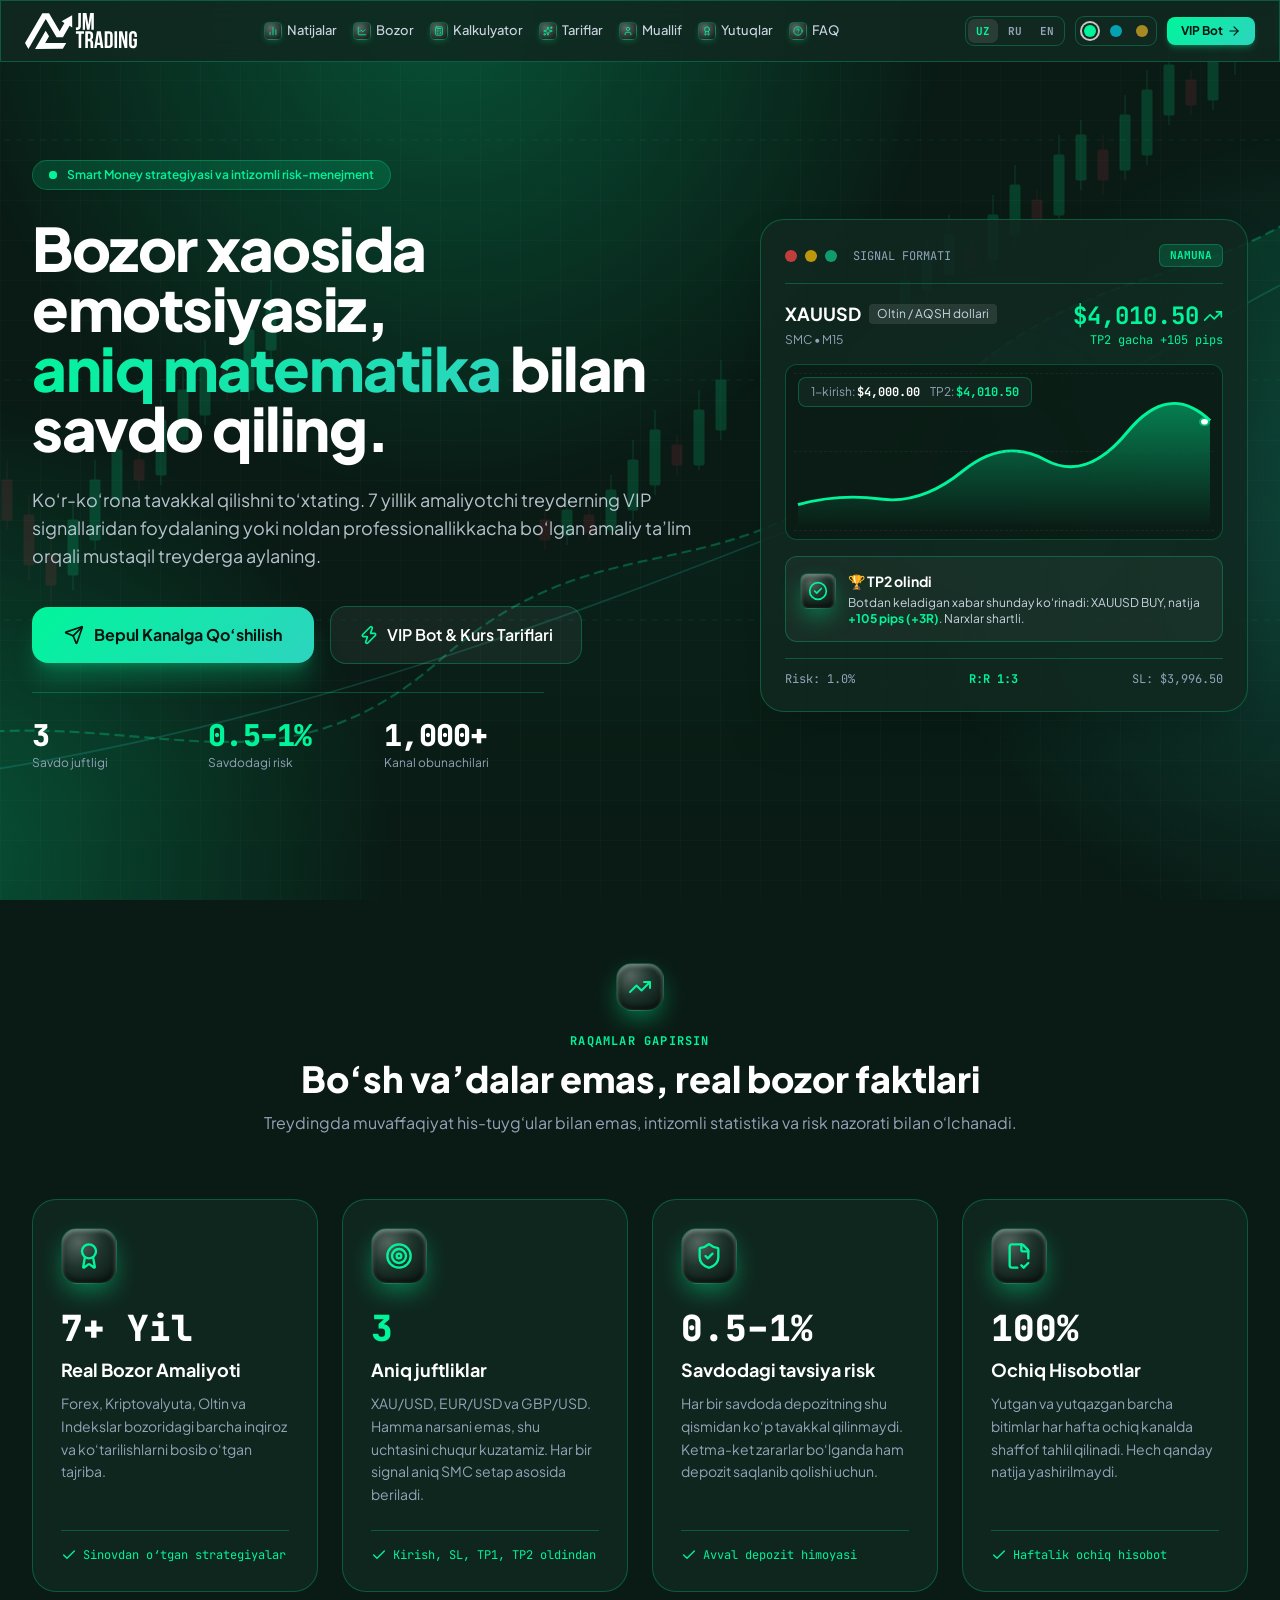
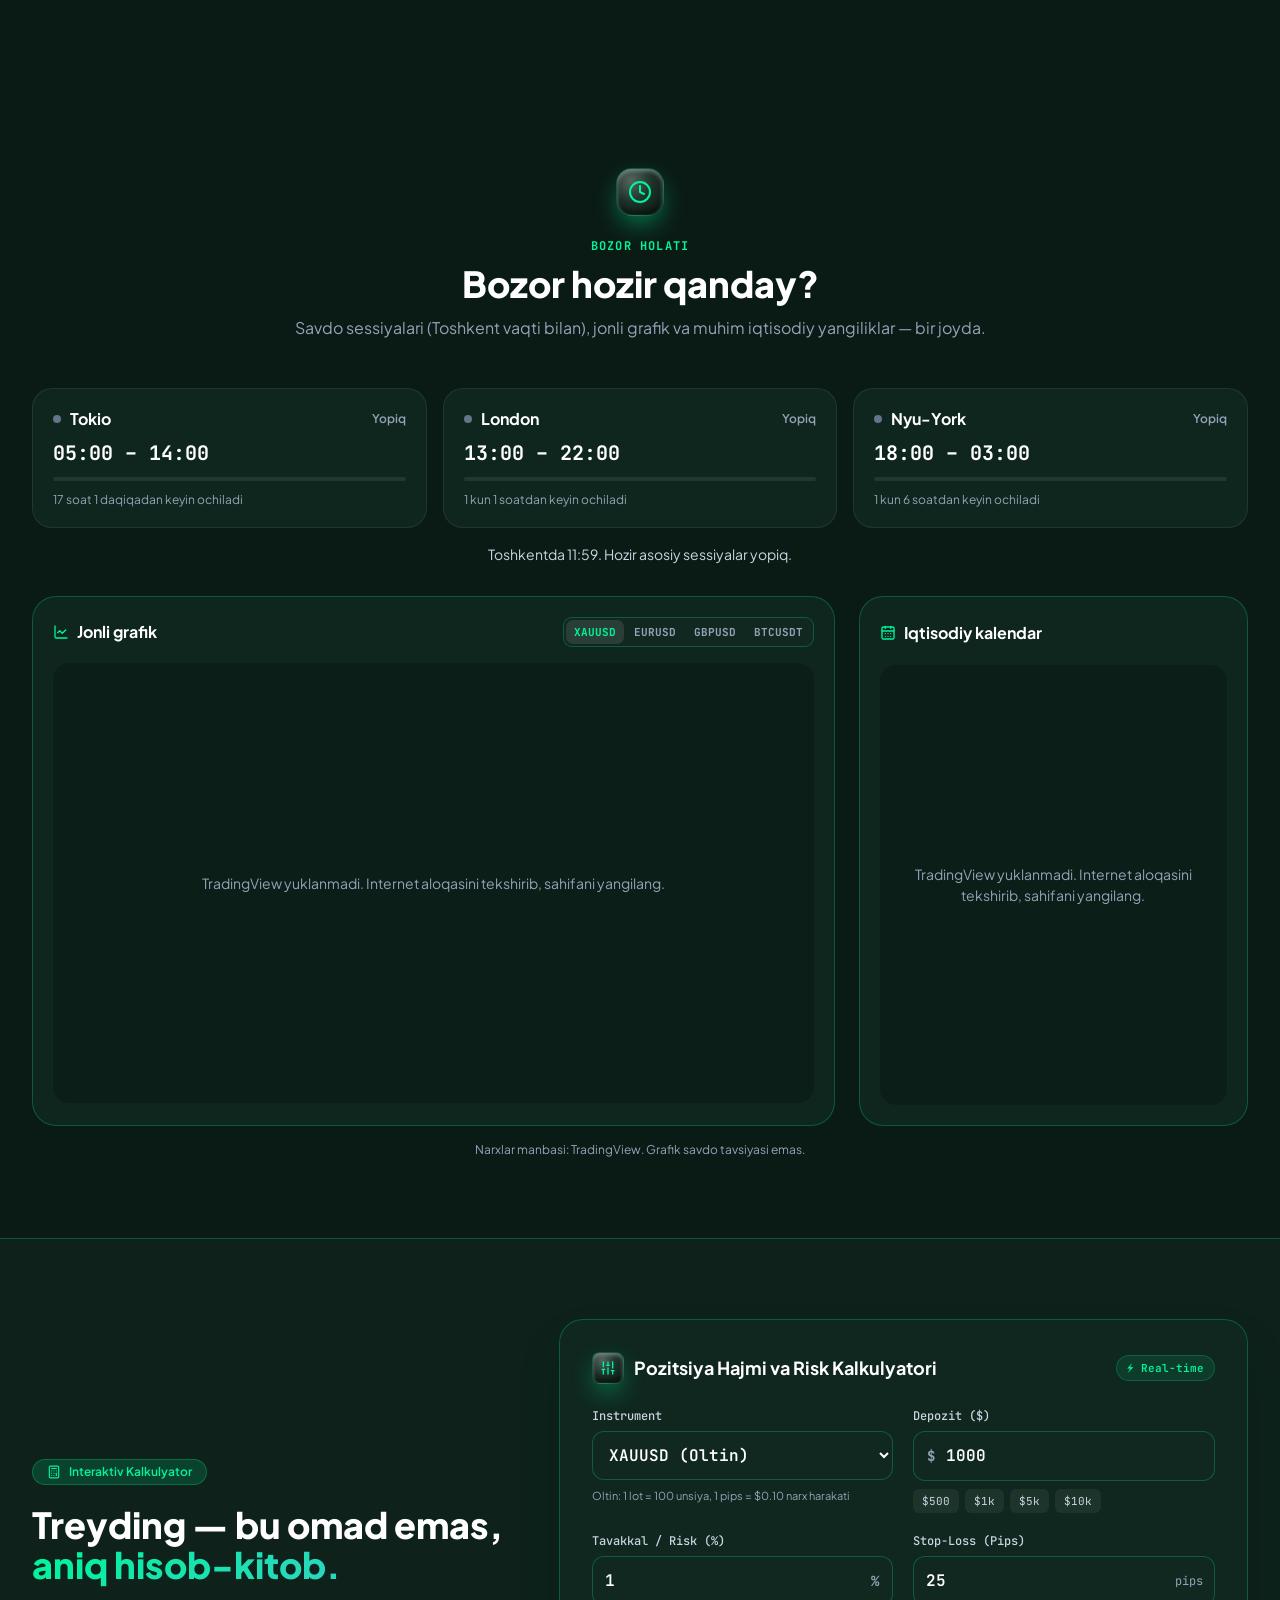
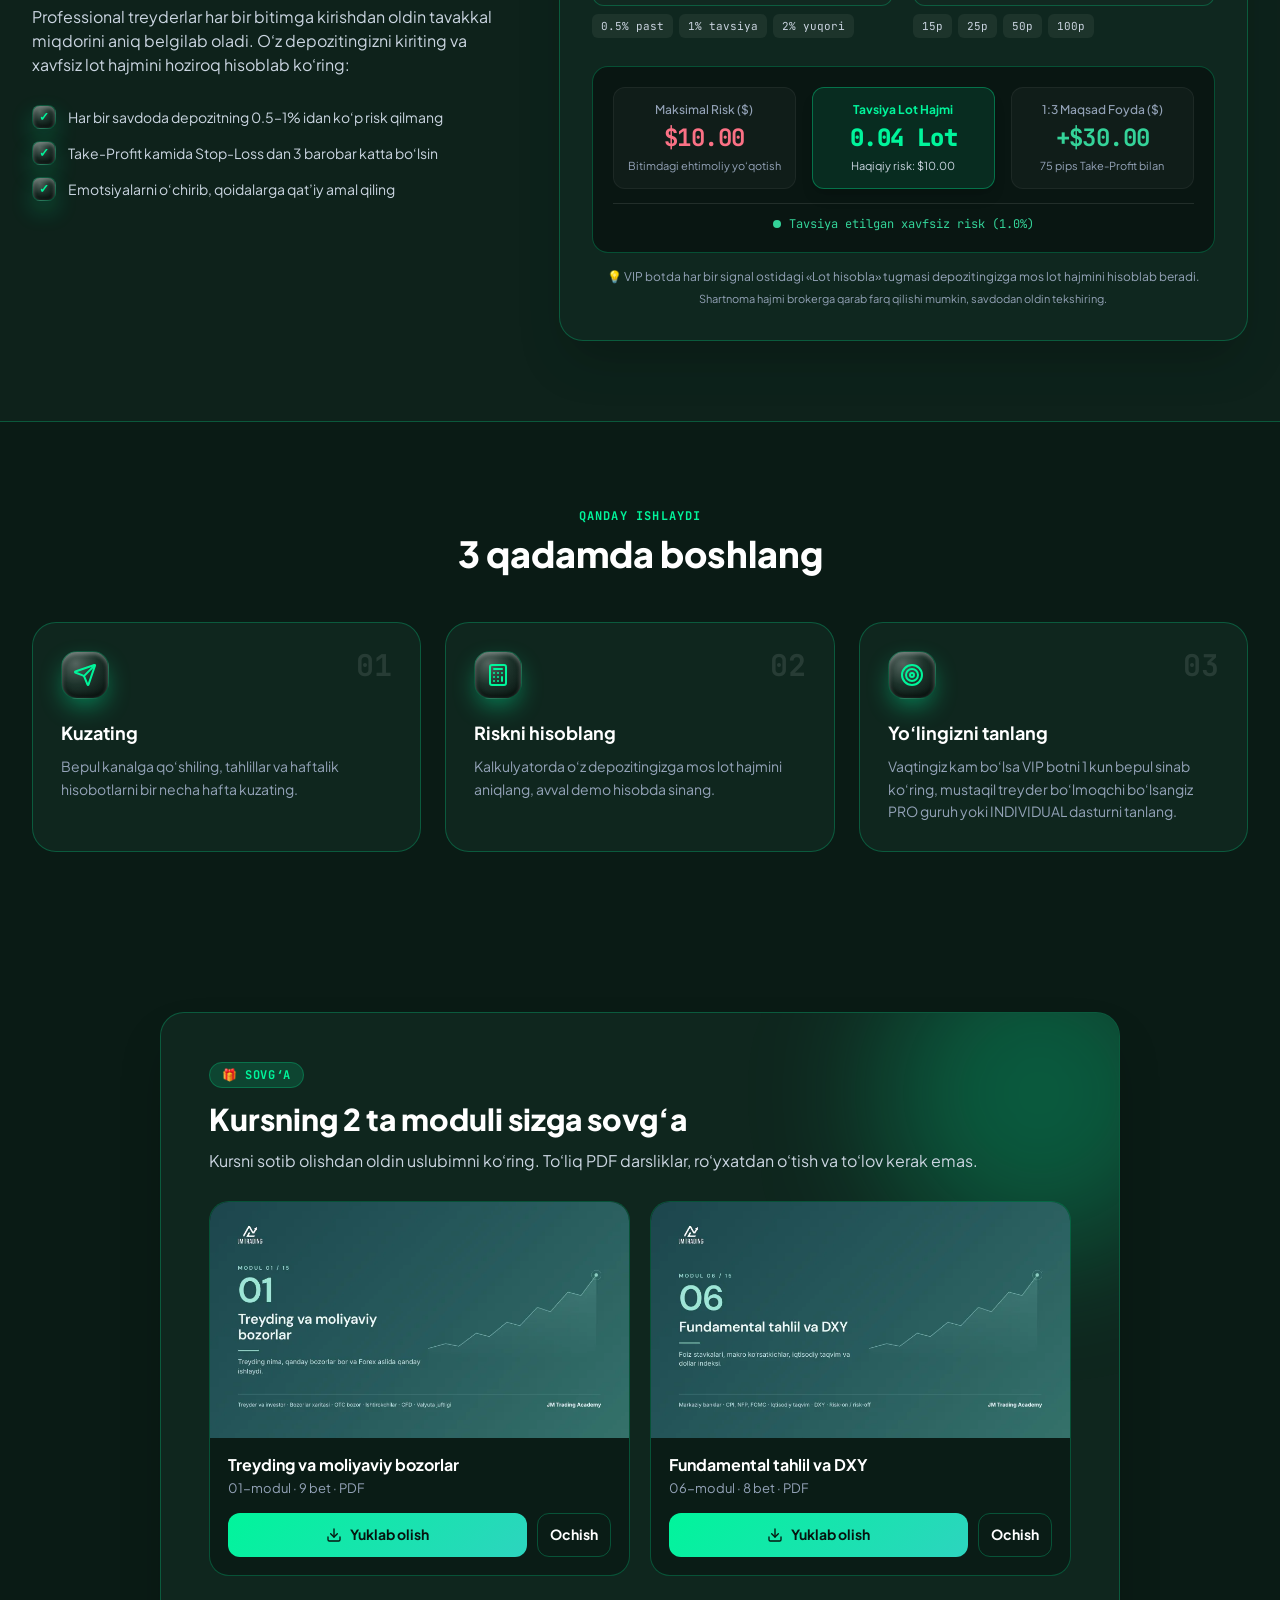
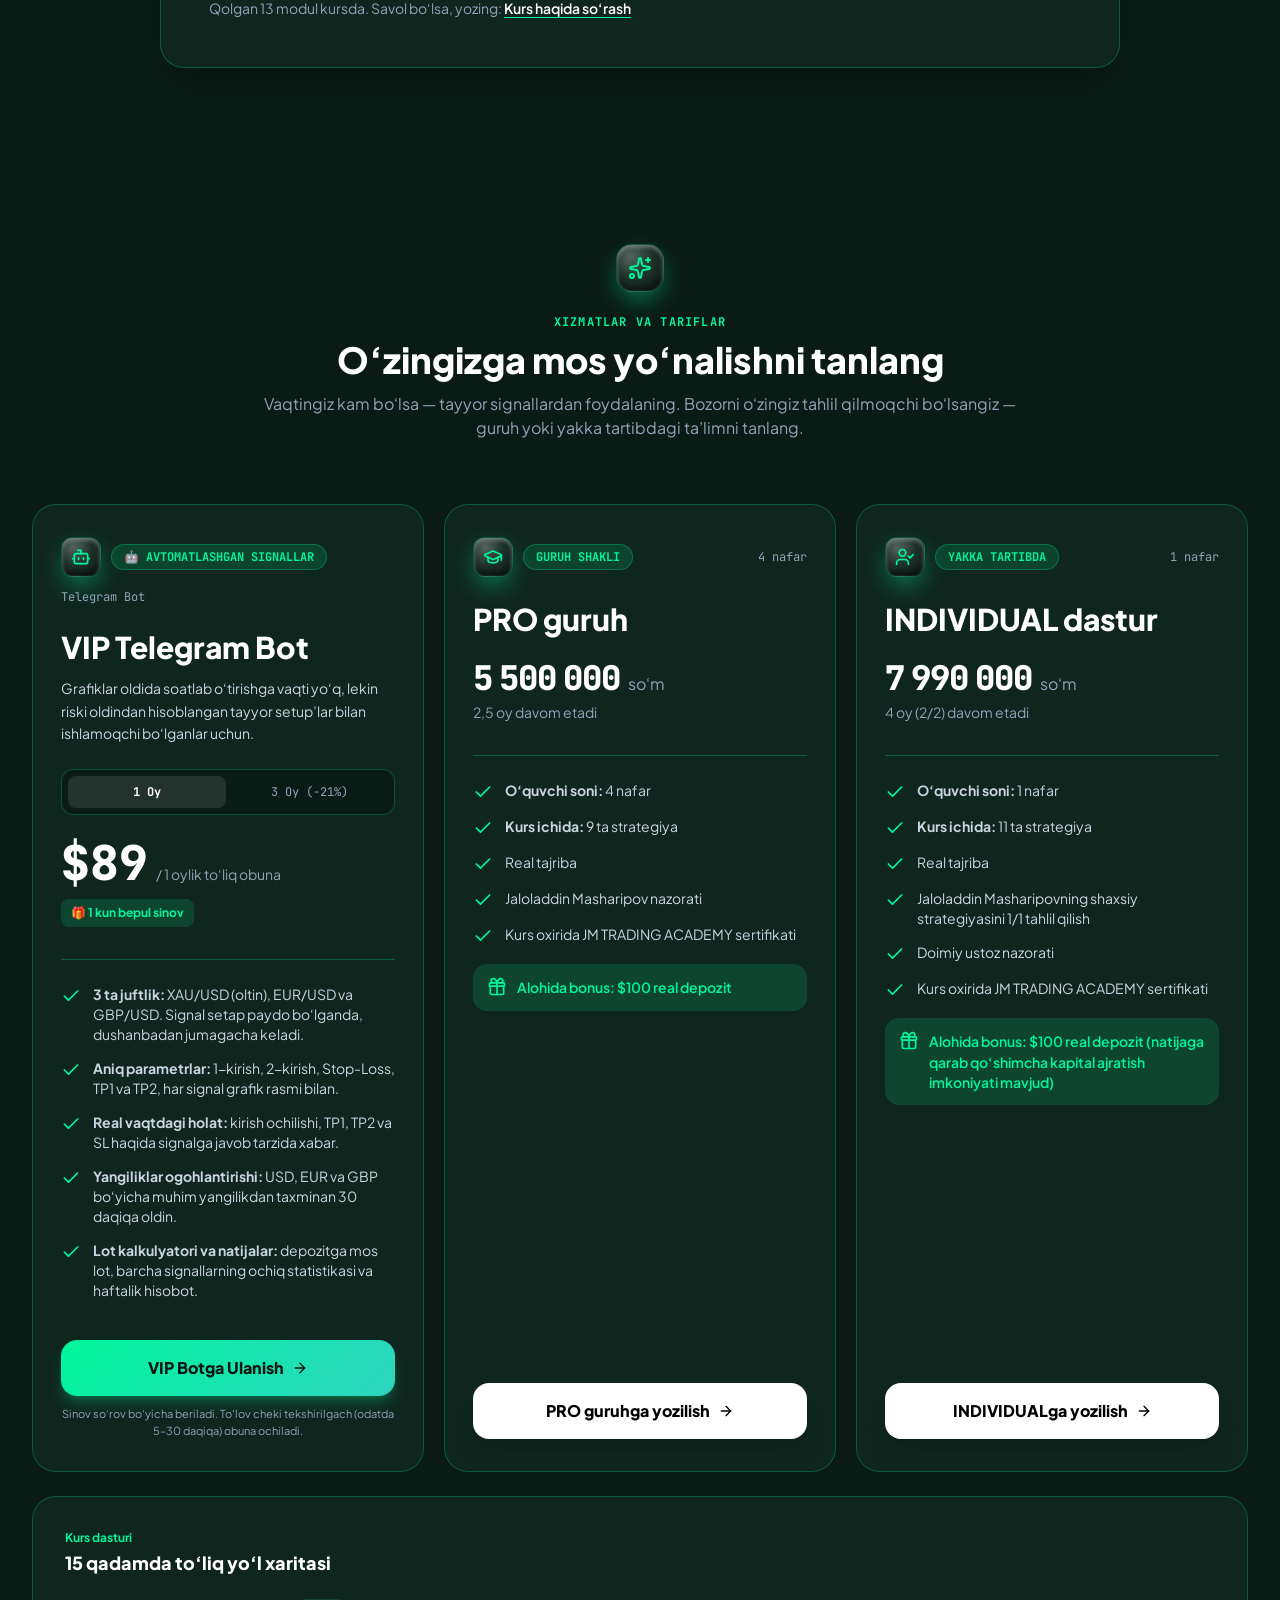
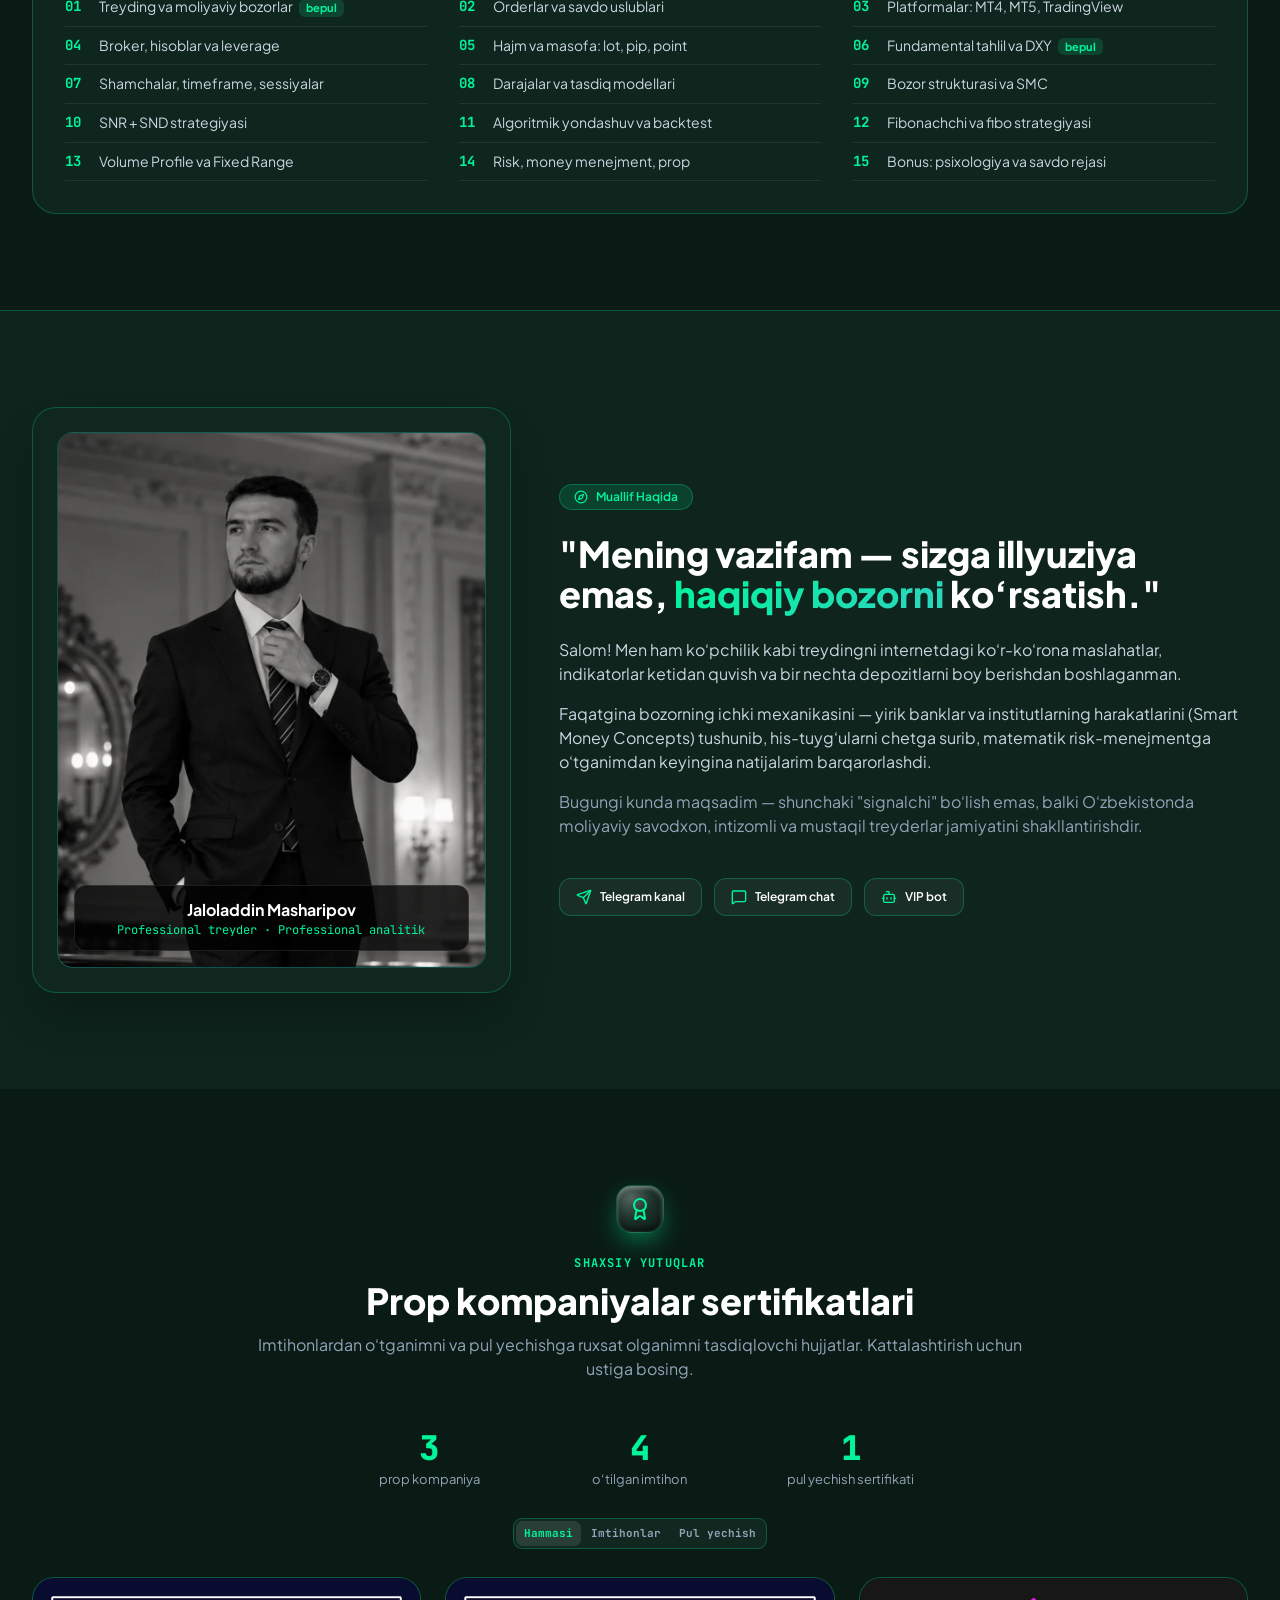
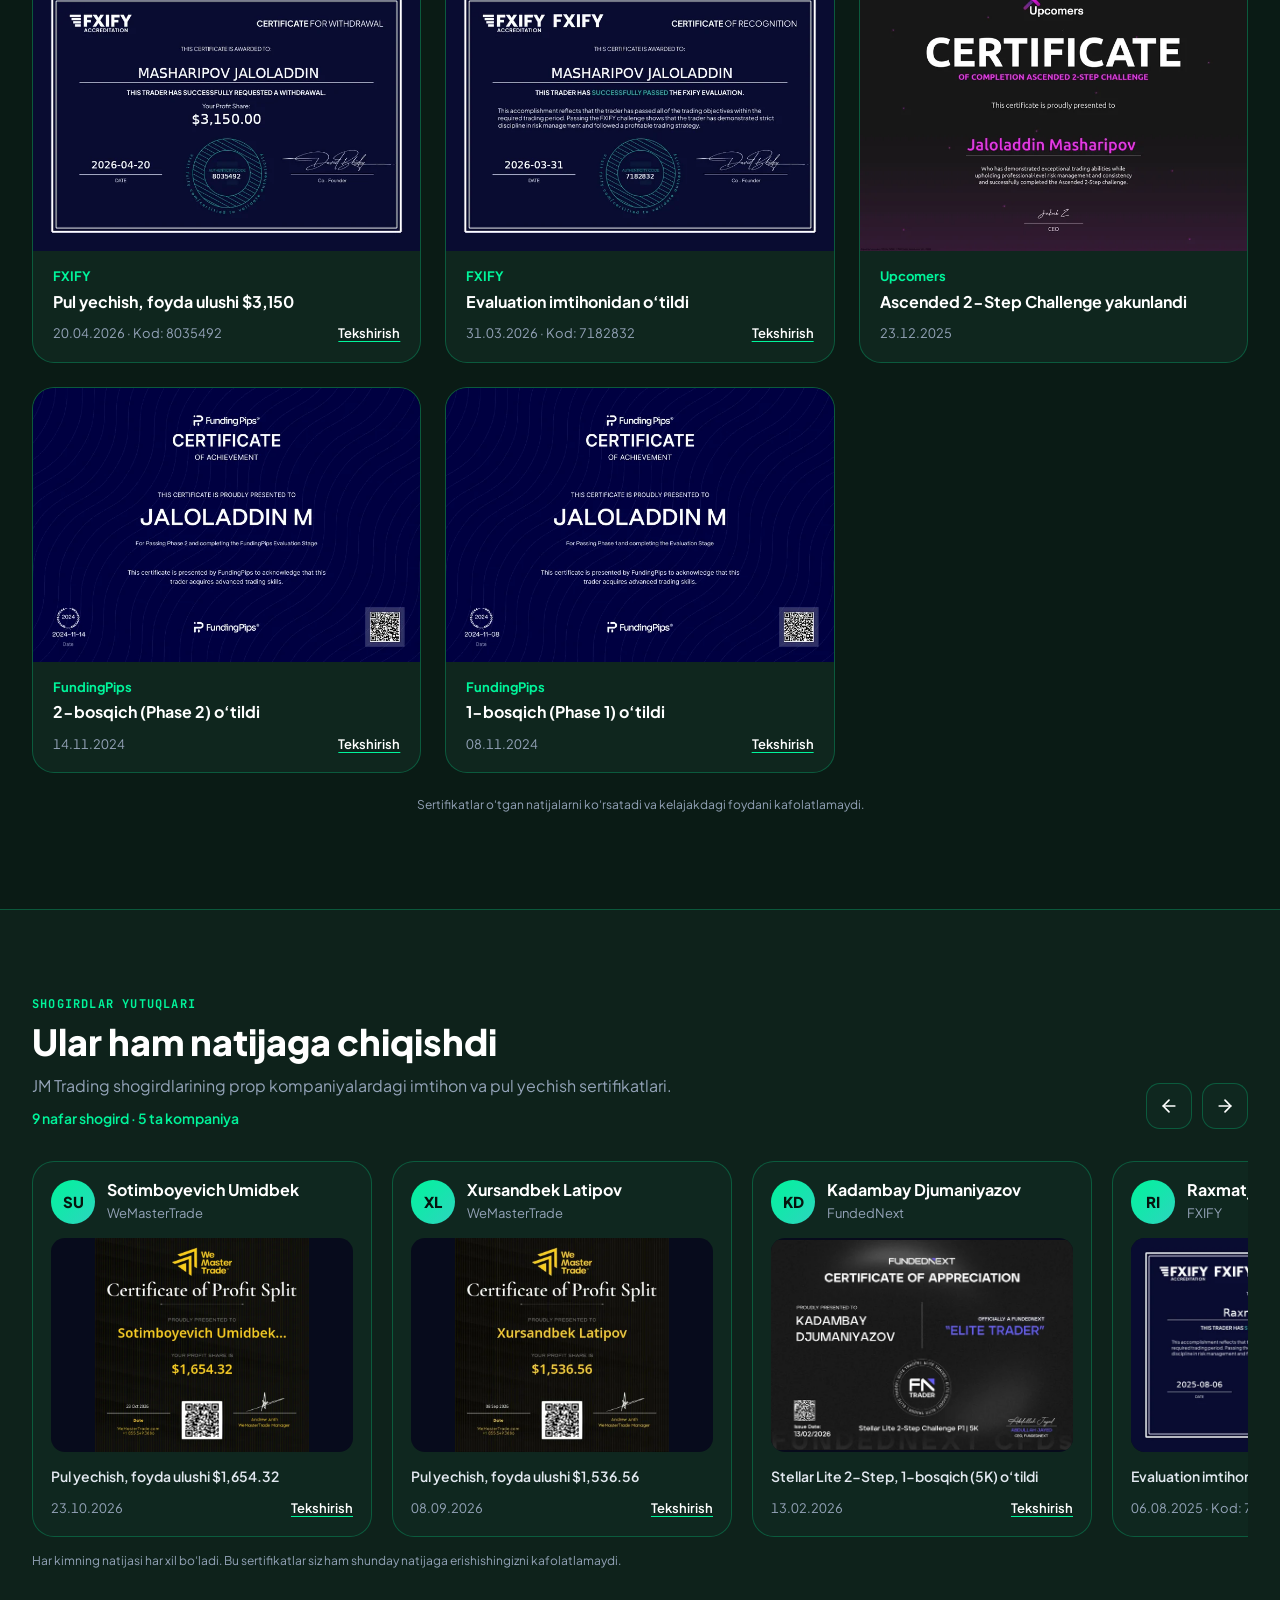
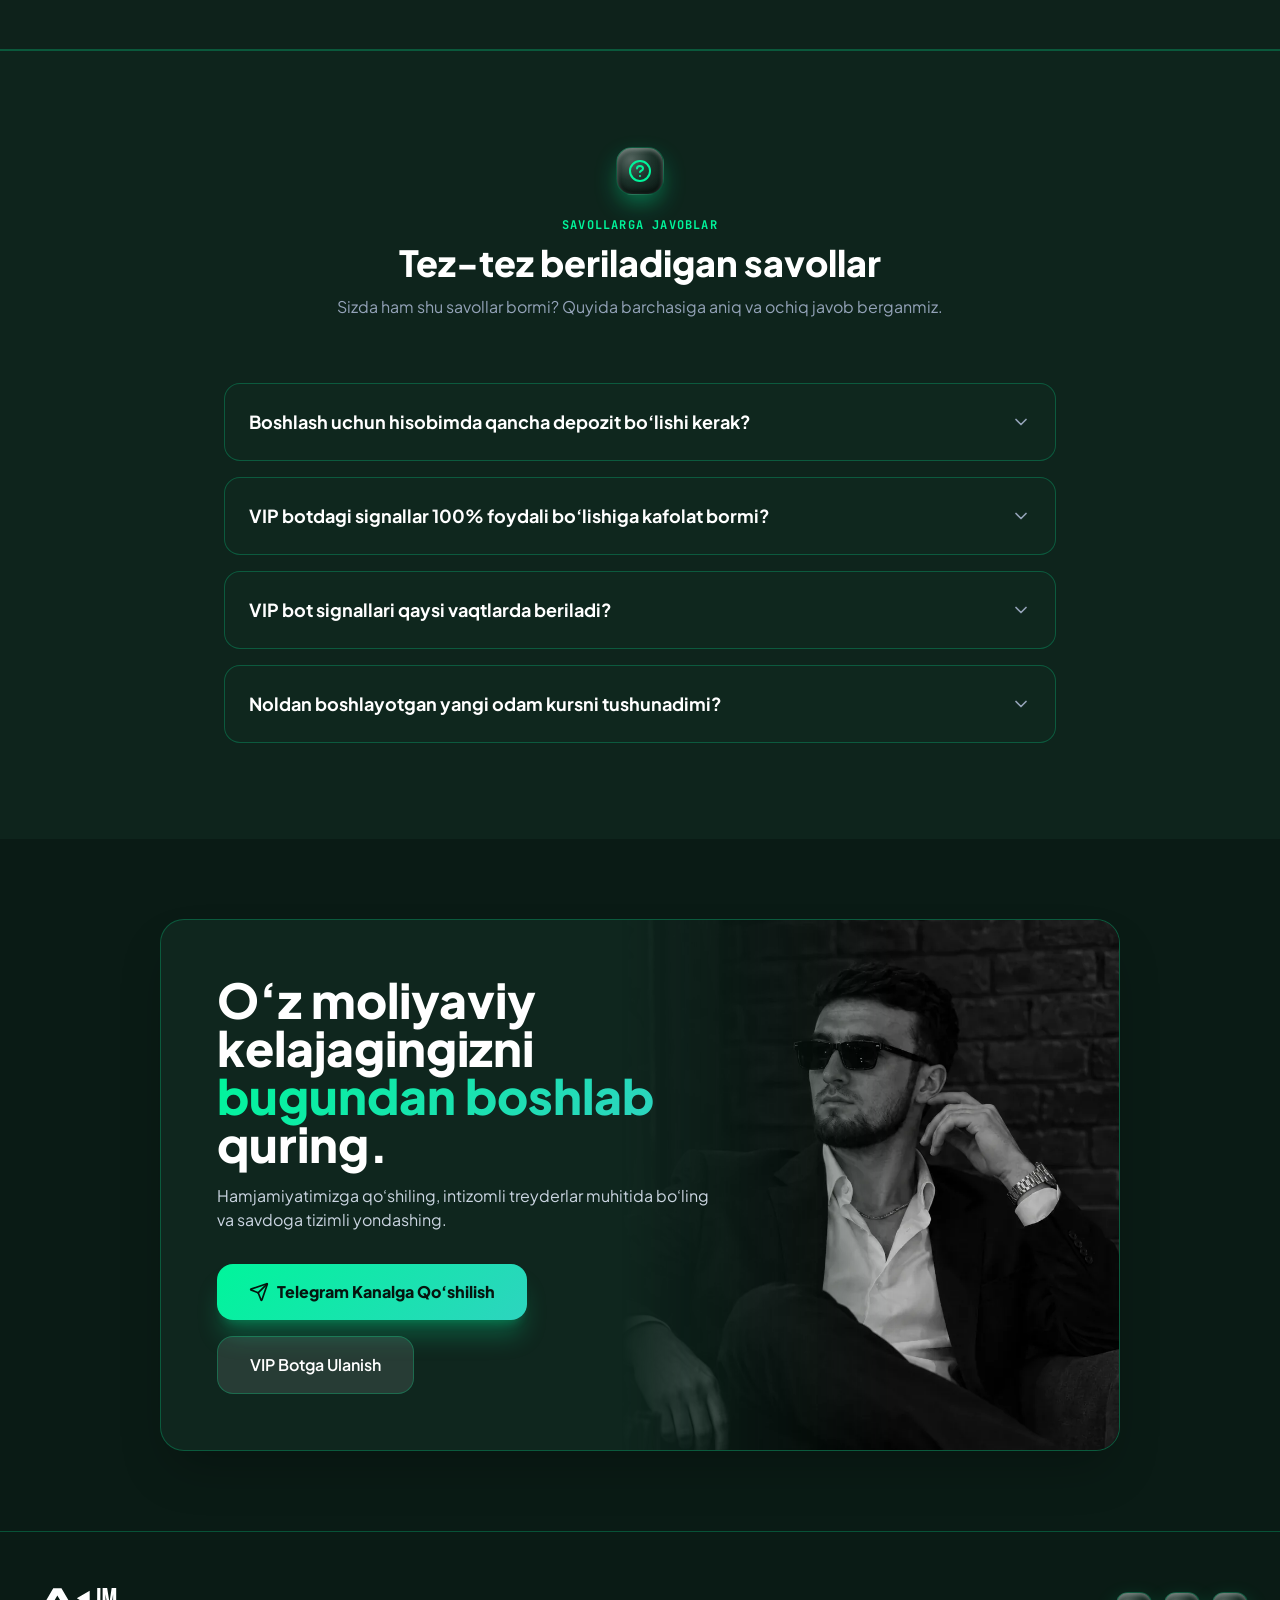
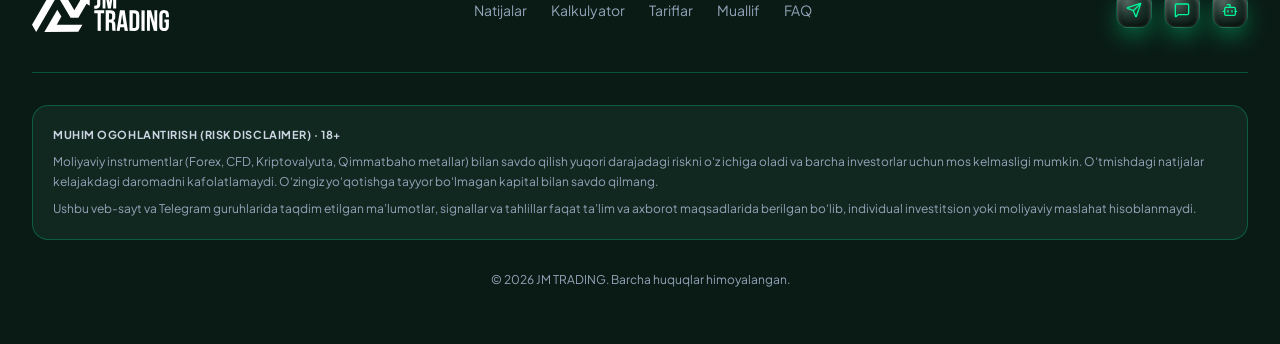
==== index.html @ 03ad2bea "Tariflar: PRO guruh va INDIVIDUAL Co-Authored-By: Claude Opus 5.5 <noreply@anthropic.com>" ====
<!DOCTYPE html>
<html lang="uz" data-theme="emerald">
<head>
  <meta charset="UTF-8">
  <meta name="viewport" content="width=device-width, initial-scale=1.0">
  <title>JM TRADING — tizimli treyding, VIP signallar va professional ta’lim</title>
  <meta name="description" content="Treyderning VIP signallari, risk-menejmentga asoslangan ta’limi va ochiq hamjamiyati.">
  <meta name="theme-color" content="#0a1b15">
  <meta property="og:type" content="website">
  <meta property="og:title" content="JM TRADING — tizimli treyding va professional ta’lim">
  <meta property="og:description" content="VIP signallar, amaliy kurs, risk kalkulyator va jonli bozor ma’lumotlari.">
  <!-- Domen ulangach shu ikki manzilni yangi domenga almashtiring -->
  <meta property="og:url" content="https://jaloladdinmasharipov.github.io/">
  <meta property="og:image" content="https://jaloladdinmasharipov.github.io/assets/img/og.png">
  <meta property="og:image:width" content="1200">
  <meta property="og:image:height" content="630">
  <meta name="twitter:card" content="summary_large_image">
  <link rel="icon" href="assets/favicon.svg" type="image/svg+xml">
  <link rel="apple-touch-icon" href="assets/img/apple-touch-icon.png">

  <!-- Saqlangan temani sahifa chizilishidan oldin qo'yamiz (rang "miltillashi" bo'lmaydi) -->
  <script>
    try {
      var th = localStorage.getItem('trader_theme');
      if (th === 'midnight' || th === 'gold') document.documentElement.setAttribute('data-theme', th);
    } catch (e) {}
  </script>

  <link rel="preconnect" href="https://fonts.googleapis.com">
  <link rel="preconnect" href="https://fonts.gstatic.com" crossorigin>
  <!-- Manrope: rus harflari uchun (Plus Jakarta Sans'da kirill yo'q) -->
  <link href="https://fonts.googleapis.com/css2?family=JetBrains+Mono:wght@400;600;700&family=Manrope:wght@400;500;600;700;800&family=Plus+Jakarta+Sans:wght@400;500;600;700;800&display=swap" rel="stylesheet">

  <link rel="stylesheet" href="assets/css/style.css">
  <link rel="stylesheet" href="assets/css/tailwind.css">
</head>
<body class="bg-theme-bg text-slate-200 font-sans antialiased relative">

  <svg width="0" height="0" style="position:absolute" aria-hidden="true">
    <symbol id="i-arrow-right" viewBox="0 0 24 24"><path d="M5 12h14"/><path d="m12 5 7 7-7 7"/></symbol>
    <symbol id="i-arrow-up" viewBox="0 0 24 24"><path d="m5 12 7-7 7 7"/><path d="M12 19V5"/></symbol>
    <symbol id="i-award" viewBox="0 0 24 24"><path d="m15.477 12.89 1.515 8.526a.5.5 0 0 1-.81.47l-3.58-2.687a1 1 0 0 0-1.197 0l-3.586 2.686a.5.5 0 0 1-.81-.469l1.514-8.526"/><circle cx="12" cy="8" r="6"/></symbol>
    <symbol id="i-bar-chart-2" viewBox="0 0 24 24"><path d="M5 21v-6"/><path d="M12 21V3"/><path d="M19 21V9"/></symbol>
    <symbol id="i-bot" viewBox="0 0 24 24"><path d="M12 8V4H8"/><rect width="16" height="12" x="4" y="8" rx="2"/><path d="M2 14h2"/><path d="M20 14h2"/><path d="M15 13v2"/><path d="M9 13v2"/></symbol>
    <symbol id="i-calculator" viewBox="0 0 24 24"><rect width="16" height="20" x="4" y="2" rx="2"/><line x1="8" x2="16" y1="6" y2="6"/><line x1="16" x2="16" y1="14" y2="18"/><path d="M16 10h.01"/><path d="M12 10h.01"/><path d="M8 10h.01"/><path d="M12 14h.01"/><path d="M8 14h.01"/><path d="M12 18h.01"/><path d="M8 18h.01"/></symbol>
    <symbol id="i-calendar-days" viewBox="0 0 24 24"><path d="M8 2v3"/><path d="M16 2v3"/><rect x="3" y="3" width="18" height="18" rx="2"/><path d="M3 9h18"/><path d="M8 13h.01"/><path d="M12 13h.01"/><path d="M16 13h.01"/><path d="M8 17h.01"/><path d="M12 17h.01"/><path d="M16 17h.01"/></symbol>
    <symbol id="i-chart-line" viewBox="0 0 24 24"><path d="M3 3v16a2 2 0 0 0 2 2h16"/><path d="m19 9-5 5-4-4-3 3"/></symbol>
    <symbol id="i-check" viewBox="0 0 24 24"><path d="M20 6 9 17l-5-5"/></symbol>
    <symbol id="i-check-circle-2" viewBox="0 0 24 24"><circle cx="12" cy="12" r="10"/><path d="m16 9-5.5 5.5L8 12"/></symbol>
    <symbol id="i-chevron-down" viewBox="0 0 24 24"><path d="m6 9 6 6 6-6"/></symbol>
    <symbol id="i-clock" viewBox="0 0 24 24"><circle cx="12" cy="12" r="10"/><path d="M12 6v6l4 2"/></symbol>
    <symbol id="i-compass" viewBox="0 0 24 24"><circle cx="12" cy="12" r="10"/><path d="m16.24 7.76-1.804 5.411a2 2 0 0 1-1.265 1.265L7.76 16.24l1.804-5.411a2 2 0 0 1 1.265-1.265z"/></symbol>
    <symbol id="i-download" viewBox="0 0 24 24"><path d="M12 15V3"/><path d="M21 15v4a2 2 0 0 1-2 2H5a2 2 0 0 1-2-2v-4"/><path d="m7 10 5 5 5-5"/></symbol>
    <symbol id="i-file-check-2" viewBox="0 0 24 24"><path d="M10.5 22H6a2 2 0 0 1-2-2V4a2 2 0 0 1 2-2h8a2.4 2.4 0 0 1 1.706.706l3.588 3.588A2.4 2.4 0 0 1 20 8v6"/><path d="M14 2v5a1 1 0 0 0 1 1h5"/><path d="m14 20 2 2 4-4"/></symbol>
    <symbol id="i-gift" viewBox="0 0 24 24"><path d="M12 7v14"/><path d="M20 11v8a2 2 0 0 1-2 2H6a2 2 0 0 1-2-2v-8"/><path d="M7.5 7a1 1 0 0 1 0-5A4.8 8 0 0 1 12 7a4.8 8 0 0 1 4.5-5 1 1 0 0 1 0 5"/><rect x="3" y="7" width="18" height="4" rx="1"/></symbol>
    <symbol id="i-graduation-cap" viewBox="0 0 24 24"><path d="M21.42 10.922a1 1 0 0 0-.019-1.838L12.83 5.18a2 2 0 0 0-1.66 0L2.6 9.08a1 1 0 0 0 0 1.832l8.57 3.908a2 2 0 0 0 1.66 0z"/><path d="M22 10v6"/><path d="M6 12.5V16a6 3 0 0 0 12 0v-3.5"/></symbol>
    <symbol id="i-help-circle" viewBox="0 0 24 24"><circle cx="12" cy="12" r="10"/><path d="M9 9.5a3 2.5 0 016 0c0 2-2 2-3 3.5"/><path d="M12 17h.01"/></symbol>
    <symbol id="i-instagram" viewBox="0 0 24 24"><rect width="20" height="20" x="2" y="2" rx="5" ry="5"/><path d="M16 11.37A4 4 0 1 1 12.63 8 4 4 0 0 1 16 11.37z"/><path d="M17.5 6.5h.01"/></symbol>
    <symbol id="i-menu" viewBox="0 0 24 24"><path d="M4 5h16"/><path d="M4 12h16"/><path d="M4 19h16"/></symbol>
    <symbol id="i-message-square" viewBox="0 0 24 24"><path d="M22 17a2 2 0 0 1-2 2H6.828a2 2 0 0 0-1.414.586l-2.202 2.202A.71.71 0 0 1 2 21.286V5a2 2 0 0 1 2-2h16a2 2 0 0 1 2 2z"/></symbol>
    <symbol id="i-send" viewBox="0 0 24 24"><path d="M14.536 21.686a.5.5 0 0 0 .937-.024l6.5-19a.496.496 0 0 0-.635-.635l-19 6.5a.5.5 0 0 0-.024.937l7.93 3.18a2 2 0 0 1 1.112 1.11z"/><path d="m21.854 2.147-10.94 10.939"/></symbol>
    <symbol id="i-shield-check" viewBox="0 0 24 24"><path d="M20 13c0 5-3.5 7.5-7.66 8.95a1 1 0 0 1-.67-.01C7.5 20.5 4 18 4 13V6a1 1 0 0 1 1-1c2 0 4.5-1.2 6.24-2.72a1.17 1.17 0 0 1 1.52 0C14.51 3.81 17 5 19 5a1 1 0 0 1 1 1z"/><path d="m9 12 2 2 4-4"/></symbol>
    <symbol id="i-sliders" viewBox="0 0 24 24"><path d="M10 8h4"/><path d="M12 21v-9"/><path d="M12 8V3"/><path d="M17 16h4"/><path d="M19 12V3"/><path d="M19 21v-5"/><path d="M3 14h4"/><path d="M5 10V3"/><path d="M5 21v-7"/></symbol>
    <symbol id="i-sparkles" viewBox="0 0 24 24"><path d="M11.017 2.814a1 1 0 0 1 1.966 0l1.051 5.558a2 2 0 0 0 1.594 1.594l5.558 1.051a1 1 0 0 1 0 1.966l-5.558 1.051a2 2 0 0 0-1.594 1.594l-1.051 5.558a1 1 0 0 1-1.966 0l-1.051-5.558a2 2 0 0 0-1.594-1.594l-5.558-1.051a1 1 0 0 1 0-1.966l5.558-1.051a2 2 0 0 0 1.594-1.594z"/><path d="M20 2v4"/><path d="M22 4h-4"/><circle cx="4" cy="20" r="2"/></symbol>
    <symbol id="i-star" viewBox="0 0 24 24"><path d="M11.525 2.295a.53.53 0 0 1 .95 0l2.31 4.679a2.123 2.123 0 0 0 1.595 1.16l5.166.756a.53.53 0 0 1 .294.904l-3.736 3.638a2.123 2.123 0 0 0-.611 1.878l.882 5.14a.53.53 0 0 1-.771.56l-4.618-2.428a2.122 2.122 0 0 0-1.973 0L6.396 21.01a.53.53 0 0 1-.77-.56l.881-5.139a2.122 2.122 0 0 0-.611-1.879L2.16 9.795a.53.53 0 0 1 .294-.906l5.165-.755a2.122 2.122 0 0 0 1.597-1.16z"/></symbol>
    <symbol id="i-target" viewBox="0 0 24 24"><circle cx="12" cy="12" r="10"/><circle cx="12" cy="12" r="6"/><circle cx="12" cy="12" r="2"/></symbol>
    <symbol id="i-trending-up" viewBox="0 0 24 24"><path d="M16 7h6v6"/><path d="m22 7-8.5 8.5-5-5L2 17"/></symbol>
    <symbol id="i-user" viewBox="0 0 24 24"><path d="M19 21v-2a4 4 0 0 0-4-4H9a4 4 0 0 0-4 4v2"/><circle cx="12" cy="7" r="4"/></symbol>
    <symbol id="i-user-check" viewBox="0 0 24 24"><path d="m16 11 2 2 4-4"/><path d="M16 21v-2a4 4 0 0 0-4-4H6a4 4 0 0 0-4 4v2"/><circle cx="9" cy="7" r="4"/></symbol>
    <symbol id="i-x" viewBox="0 0 24 24"><path d="M18 6 6 18"/><path d="m6 6 12 12"/></symbol>
    <symbol id="i-youtube" viewBox="0 0 24 24"><path d="M2.5 17a24.12 24.12 0 0 1 0-10 2 2 0 0 1 1.4-1.4 49.56 49.56 0 0 1 16.2 0A2 2 0 0 1 21.5 7a24.12 24.12 0 0 1 0 10 2 2 0 0 1-1.4 1.4 49.55 49.55 0 0 1-16.2 0A2 2 0 0 1 2.5 17"/><path d="m10 15 5-3-5-3z"/></symbol>
    <symbol id="i-zap" viewBox="0 0 24 24"><path d="M15.914 4a1.5 1.5 0 00-2.474-1.561l-9 9A1.5 1.5 0 005.5 14h4.002a.5.5 0 01.471.666L8.086 20a1.5 1.5 0 002.475 1.56l9-9A1.5 1.5 0 0018.5 10h-3.997a.5.5 0 01-.472-.667z"/></symbol>
  </svg>

  <a href="#main" class="skip-link" data-i18n="skip">Asosiy qismga o‘tish</a>

  <!-- Scroll progress -->
  <div id="scrollProgress" aria-hidden="true"></div>

  <!-- ==================== FON: nur, grafik, shamlar, to'r ==================== -->
  <div class="bg-scene" aria-hidden="true">
    <div class="bg-glow"></div>
    <svg class="bg-chart" viewBox="0 0 1440 900" preserveAspectRatio="xMidYMid slice" xmlns="http://www.w3.org/2000/svg">
      <defs>
        <linearGradient id="bgAreaGradient" x1="0" y1="0" x2="0" y2="1">
          <stop offset="0%" stop-color="var(--chart-color)" stop-opacity="0.14" />
          <stop offset="50%" stop-color="var(--chart-color)" stop-opacity="0.04" />
          <stop offset="100%" stop-color="var(--chart-color)" stop-opacity="0" />
        </linearGradient>
      </defs>
      <g stroke="var(--border-color)" stroke-dasharray="6,6" opacity="0.4">
        <path d="M0 140H1440M0 380H1440M0 620H1440" />
      </g>
      <path d="M0,740 C220,700 350,810 520,660 C700,500 820,620 1020,400 C1180,240 1320,300 1440,160 L1440,900 L0,900 Z" fill="url(#bgAreaGradient)" />
      <path d="M0,740 C220,700 350,810 520,660 C700,500 820,620 1020,400 C1180,240 1320,300 1440,160" fill="none" stroke="var(--chart-color)" stroke-width="2.2" opacity="0.32" stroke-dasharray="10,5" />
      <path d="M0,780 C320,740 620,630 920,510 C1180,410 1320,290 1440,250" fill="none" stroke="var(--accent-secondary)" stroke-width="1.8" opacity="0.22" />
      <g id="bgCandles"></g>
    </svg>
    <div class="bg-grid-pattern"></div>
  </div>

  <!-- ==================== HEADER (Zero-Wrap Optimized) ==================== -->
  <header class="fixed top-0 left-0 right-0 z-50 py-2.5 sm:py-3 glass-panel border-b border-[var(--border-color)]">
    <div class="max-w-7xl mx-auto px-3 sm:px-6 flex items-center justify-between gap-3">
      
      <!-- Logo / Name -->
      <a href="#top" class="flex items-center gap-2 group shrink-0">
        <img src="assets/img/logo.svg" width="2000" height="642" alt="JM TRADING" class="logo-header">
      </a>

      <!-- Desktop Navigation (Compact, Single-Line, Never Wraps) -->
      <nav class="hidden xl:flex items-center gap-4 text-[13px] font-medium text-slate-300 whitespace-nowrap" aria-label="Asosiy">
        <a href="#stats" class="flex items-center hover:text-[var(--accent-primary)] transition-colors py-1 shrink-0">
          <span class="nav-3d-icon"><svg class="icon w-2.5 h-2.5" aria-hidden="true"><use href="#i-bar-chart-2"/></svg></span>
          <span data-i18n="nav_stats">Natijalar</span>
        </a>
        <a href="#market" data-market class="flex items-center hover:text-[var(--accent-primary)] transition-colors py-1 shrink-0">
          <span class="nav-3d-icon"><svg class="icon w-2.5 h-2.5" aria-hidden="true"><use href="#i-chart-line"/></svg></span>
          <span data-i18n="nav_market">Bozor</span>
        </a>
        <a href="#calculator" class="flex items-center hover:text-[var(--accent-primary)] transition-colors py-1 shrink-0">
          <span class="nav-3d-icon"><svg class="icon w-2.5 h-2.5" aria-hidden="true"><use href="#i-calculator"/></svg></span>
          <span data-i18n="nav_calc">Kalkulyator</span>
        </a>
        <a href="#pricing" class="flex items-center hover:text-[var(--accent-primary)] transition-colors py-1 shrink-0">
          <span class="nav-3d-icon"><svg class="icon w-2.5 h-2.5" aria-hidden="true"><use href="#i-sparkles"/></svg></span>
          <span data-i18n="nav_pricing">Tariflar</span>
        </a>
        <a href="#about" class="flex items-center hover:text-[var(--accent-primary)] transition-colors py-1 shrink-0">
          <span class="nav-3d-icon"><svg class="icon w-2.5 h-2.5" aria-hidden="true"><use href="#i-user"/></svg></span>
          <span data-i18n="nav_about">Muallif</span>
        </a>
        <a href="#achievements" class="flex items-center hover:text-[var(--accent-primary)] transition-colors py-1 shrink-0">
          <span class="nav-3d-icon"><svg class="icon w-2.5 h-2.5" aria-hidden="true"><use href="#i-award"/></svg></span>
          <span data-i18n="nav_ach">Yutuqlar</span>
        </a>
        <a href="#reviews" data-reviews hidden class="flex items-center hover:text-[var(--accent-primary)] transition-colors py-1 shrink-0">
          <span class="nav-3d-icon"><svg class="icon w-2.5 h-2.5" aria-hidden="true"><use href="#i-message-square"/></svg></span>
          <span data-i18n="nav_reviews">Fikrlar</span>
        </a>
        <a href="#faq" class="flex items-center hover:text-[var(--accent-primary)] transition-colors py-1 shrink-0">
          <span class="nav-3d-icon"><svg class="icon w-2.5 h-2.5" aria-hidden="true"><use href="#i-help-circle"/></svg></span>
          <span data-i18n="nav_faq">FAQ</span>
        </a>
      </nav>

      <!-- Right Header: LANGUAGE SWITCHER + COMPACT THEME SELECTOR + CTA -->
      <div class="flex items-center gap-2 sm:gap-2.5 shrink-0">
        
        <!-- Til -->
        <div class="seg" role="group" data-i18n-label="lang_label">
          <button type="button" class="seg-btn" data-set-lang="uz" aria-pressed="true" title="O‘zbekcha">UZ</button>
          <button type="button" class="seg-btn" data-set-lang="ru" aria-pressed="false" title="Русский">RU</button>
          <button type="button" class="seg-btn" data-set-lang="en" aria-pressed="false" title="English">EN</button>
        </div>

        <!-- Dizayn stili -->
        <div class="seg hidden sm:flex" role="group" data-i18n-label="theme_label">
          <button type="button" class="dot-btn" style="--dot:#00F59B" data-set-theme="emerald" data-i18n-label="theme_emerald"></button>
          <button type="button" class="dot-btn" style="--dot:#00E5FF" data-set-theme="midnight" data-i18n-label="theme_midnight"></button>
          <button type="button" class="dot-btn" style="--dot:#FBBF24" data-set-theme="gold" data-i18n-label="theme_gold"></button>
        </div>

        <!-- Telegram Channel Button -->
        <a href="#" data-link="channel" class="hidden 2xl:flex items-center gap-1.5 px-3 py-1.5 rounded-lg bg-white/[0.05] hover:bg-white/[0.1] border border-[var(--border-color)] text-xs font-semibold text-white transition-all">
          <svg class="icon w-3 h-3 text-[var(--accent-primary)]" aria-hidden="true"><use href="#i-send"/></svg>
          <span data-i18n="header_channel_btn" class="whitespace-nowrap">Ochiq Kanal</span>
        </a>

        <!-- Main CTA Button -->
        <a href="#pricing" class="hidden sm:block relative group overflow-hidden px-3.5 py-1.5 rounded-lg bg-gradient-btn text-xs font-bold shadow-md shadow-[var(--glow-1)] hover:scale-[1.03] transition-all btn-shimmer">
          <span class="relative z-10 flex items-center gap-1 whitespace-nowrap">
            <span data-i18n="header_vip_btn">VIP Bot</span>
            <svg class="icon w-3.5 h-3.5 transition-transform group-hover:translate-x-1" aria-hidden="true"><use href="#i-arrow-right"/></svg>
          </span>
        </a>

        <!-- Mobile Menu Toggle Button -->
        <button type="button" id="mobileMenuBtn" class="xl:hidden p-2 rounded-lg bg-theme-elevated border border-[var(--border-color)] text-slate-300 hover:text-white" data-i18n-label="menu_label" aria-expanded="false" aria-controls="mobileMenu">
          <svg class="icon icon-open w-5 h-5" aria-hidden="true"><use href="#i-menu"/></svg>
          <svg class="icon icon-close w-5 h-5" aria-hidden="true"><use href="#i-x"/></svg>
        </button>

      </div>

    </div>

    <!-- Mobile Dropdown Menu -->
    <div id="mobileMenu" class="hidden xl:hidden px-4 pt-4 pb-6 mt-2 border-t border-[var(--border-color)]">
      <div class="mb-4 p-2.5 rounded-xl bg-theme-bg border border-[var(--border-color)]">
        <div class="text-[11px] font-mono text-slate-400 mb-2 uppercase tracking-wider font-bold" data-i18n="theme_label">Dizayn stilini tanlang</div>
        <div class="grid grid-cols-3 gap-2">
          <button type="button" data-set-theme="emerald" class="theme-chip flex items-center justify-center gap-1.5 py-2 rounded-lg text-xs font-bold border border-[#00F59B]/40 bg-[#00F59B]/10 text-[#00F59B]">
            <span class="w-2 h-2 rounded-full bg-[#00F59B]"></span> <span data-i18n="theme_emerald">Yashil</span>
          </button>
          <button type="button" data-set-theme="midnight" class="theme-chip flex items-center justify-center gap-1.5 py-2 rounded-lg text-xs font-bold border border-[#00E5FF]/40 bg-[#00E5FF]/10 text-[#00E5FF]">
            <span class="w-2 h-2 rounded-full bg-[#00E5FF]"></span> <span data-i18n="theme_midnight">Ko‘k</span>
          </button>
          <button type="button" data-set-theme="gold" class="theme-chip flex items-center justify-center gap-1.5 py-2 rounded-lg text-xs font-bold border border-[#FBBF24]/40 bg-[#FBBF24]/10 text-[#FBBF24]">
            <span class="w-2 h-2 rounded-full bg-[#FBBF24]"></span> <span data-i18n="theme_gold">Oltin</span>
          </button>
        </div>
      </div>

      <div class="flex flex-col gap-2 font-medium text-slate-300 text-sm">
        <a href="#stats" class="py-2 px-3 rounded-lg hover:bg-white/5 hover:text-[var(--accent-primary)] flex items-center gap-2">
          <span class="nav-3d-icon"><svg class="icon w-3 h-3" aria-hidden="true"><use href="#i-bar-chart-2"/></svg></span>
          <span data-i18n="nav_stats">Natijalar</span>
        </a>
        <a href="#market" data-market class="py-2 px-3 rounded-lg hover:bg-white/5 hover:text-[var(--accent-primary)] flex items-center gap-2">
          <span class="nav-3d-icon"><svg class="icon w-3 h-3" aria-hidden="true"><use href="#i-chart-line"/></svg></span>
          <span data-i18n="nav_market">Bozor</span>
        </a>
        <a href="#calculator" class="py-2 px-3 rounded-lg hover:bg-white/5 hover:text-[var(--accent-primary)] flex items-center gap-2">
          <span class="nav-3d-icon"><svg class="icon w-3 h-3" aria-hidden="true"><use href="#i-calculator"/></svg></span>
          <span data-i18n="nav_calc">Kalkulyator</span>
        </a>
        <a href="#pricing" class="py-2 px-3 rounded-lg hover:bg-white/5 hover:text-[var(--accent-primary)] flex items-center gap-2">
          <span class="nav-3d-icon"><svg class="icon w-3 h-3" aria-hidden="true"><use href="#i-sparkles"/></svg></span>
          <span data-i18n="nav_pricing">Tariflar</span>
        </a>
        <a href="#about" class="py-2 px-3 rounded-lg hover:bg-white/5 hover:text-[var(--accent-primary)] flex items-center gap-2">
          <span class="nav-3d-icon"><svg class="icon w-3 h-3" aria-hidden="true"><use href="#i-user"/></svg></span>
          <span data-i18n="nav_about">Muallif</span>
        </a>
        <a href="#achievements" class="py-2 px-3 rounded-lg hover:bg-white/5 hover:text-[var(--accent-primary)] flex items-center gap-2">
          <span class="nav-3d-icon"><svg class="icon w-3 h-3" aria-hidden="true"><use href="#i-award"/></svg></span>
          <span data-i18n="nav_ach">Yutuqlar</span>
        </a>
        <a href="#reviews" data-reviews hidden class="py-2 px-3 rounded-lg hover:bg-white/5 hover:text-[var(--accent-primary)] flex items-center gap-2">
          <span class="nav-3d-icon"><svg class="icon w-3 h-3" aria-hidden="true"><use href="#i-message-square"/></svg></span>
          <span data-i18n="nav_reviews">Fikrlar</span>
        </a>
        <a href="#faq" class="py-2 px-3 rounded-lg hover:bg-white/5 hover:text-[var(--accent-primary)] flex items-center gap-2">
          <span class="nav-3d-icon"><svg class="icon w-3 h-3" aria-hidden="true"><use href="#i-help-circle"/></svg></span>
          <span data-i18n="nav_faq">FAQ</span>
        </a>
        <div class="pt-3 flex flex-col gap-2">
          <a href="#" data-link="channel" class="flex items-center justify-center gap-2 py-3 rounded-xl bg-white/10 text-white font-semibold text-sm">
            <svg class="icon w-4 h-4 text-[var(--accent-primary)]" aria-hidden="true"><use href="#i-send"/></svg>
            <span data-i18n="header_channel_btn">Ochiq Kanal</span>
          </a>
          <a href="#pricing" class="flex items-center justify-center gap-2 py-3 rounded-xl bg-gradient-btn font-bold text-sm">
            <span data-i18n="hero_btn_vip">VIP Botga Ulanish</span>
          </a>
        </div>
      </div>
    </div>
  </header>

  <!-- ==================== HERO SECTION (Fully Visible) ==================== -->
  <main id="main">
  <section id="top" class="relative z-10 pt-28 pb-16 md:pt-40 md:pb-24">
    <div class="max-w-7xl mx-auto px-4 sm:px-6 lg:px-8">
      
      <div class="grid grid-cols-1 lg:grid-cols-12 gap-12 lg:gap-8 items-center">
        
        <!-- Left Column: Copy & Actions -->
        <div class="lg:col-span-7 text-center lg:text-left space-y-7">
          
          <!-- Live Status Badge with 3D glow -->
          <div class="inline-flex items-center gap-2.5 px-4 py-1.5 rounded-full border text-xs font-semibold shadow-sm" style="background: var(--badge-bg); border-color: var(--border-color); color: var(--badge-text);">
            <span class="relative flex h-2 w-2">
              <span class="animate-ping absolute inline-flex h-full w-full rounded-full opacity-75" style="background: var(--accent-primary);"></span>
              <span class="relative inline-flex rounded-full h-2 w-2" style="background: var(--accent-primary);"></span>
            </span>
            <span data-i18n="hero_badge">Smart Money strategiyasi va intizomli risk-menejment</span>
          </div>

          <!-- Main Headline -->
          <h1 class="text-4xl sm:text-5xl lg:text-6xl font-extrabold tracking-tight text-white leading-[1.12]">
            <span data-i18n="hero_title_1">Bozor xaosida emotsiyasiz,</span> <br class="hidden sm:inline" />
            <span class="text-gradient-accent" data-i18n="hero_title_2">aniq matematika</span> <span data-i18n="hero_title_3">bilan savdo qiling.</span>
          </h1>

          <!-- Subheadline -->
          <p class="text-base sm:text-lg text-slate-300/90 max-w-2xl mx-auto lg:mx-0 leading-relaxed" data-i18n="hero_subtitle">Ko‘r-ko‘rona tavakkal qilishni to‘xtating. 7 yillik amaliyotchi treyderning VIP signallaridan foydalaning yoki noldan professionallikkacha bo‘lgan amaliy ta’lim orqali mustaqil treyderga aylaning.</p>

          <!-- Primary & Secondary CTA Buttons -->
          <div class="flex flex-col sm:flex-row items-center justify-center lg:justify-start gap-4 pt-2">
            <!-- Lead Magnet / Free Telegram CTA -->
            <a href="#" data-link="channel" class="w-full sm:w-auto flex items-center justify-center gap-2.5 px-8 py-4 rounded-2xl bg-gradient-btn font-bold text-base shadow-xl shadow-[var(--glow-1)] hover:scale-[1.02] active:scale-[0.98] transition-all btn-shimmer">
              <svg class="icon w-5 h-5" aria-hidden="true"><use href="#i-send"/></svg>
              <span data-i18n="hero_btn_free">Bepul Kanalga Qo‘shilish</span>
            </a>

            <!-- VIP & Course CTA -->
            <a href="#pricing" class="w-full sm:w-auto flex items-center justify-center gap-2 px-7 py-4 rounded-2xl bg-white/[0.05] hover:bg-white/[0.1] border border-[var(--border-color)] hover:border-[var(--accent-primary)] text-white font-semibold text-base transition-all">
              <svg class="icon w-5 h-5 text-[var(--accent-primary)]" aria-hidden="true"><use href="#i-zap"/></svg>
              <span data-i18n="hero_btn_pricing">VIP Bot & Kurs Tariflari</span>
            </a>
          </div>

          <!-- Proof Metrics Strip with Live Animated Counters -->
          <div class="pt-6 border-t border-[var(--border-color)] grid grid-cols-3 gap-4 max-w-lg mx-auto lg:mx-0">
            <div>
              <div class="text-xl sm:text-3xl font-extrabold font-mono whitespace-nowrap tracking-tight text-white">3</div>
              <div class="text-xs text-slate-400 mt-0.5" data-i18n="hero_stat_1">Savdo juftligi</div>
            </div>
            <div>
              <div class="text-xl sm:text-3xl font-extrabold font-mono whitespace-nowrap tracking-tight text-[var(--accent-primary)]">0.5–1%</div>
              <div class="text-xs text-slate-400 mt-0.5" data-i18n="hero_stat_2">Savdodagi risk</div>
            </div>
            <div>
              <div class="text-xl sm:text-3xl font-extrabold font-mono whitespace-nowrap tracking-tight text-white"><span class="counter" data-cfg="stats.members" data-target="1000">1,000</span>+</div>
              <div class="text-xs text-slate-400 mt-0.5" data-i18n="hero_stat_3">Kanal obunachilari</div>
            </div>
          </div>

        </div>

        <!-- Right Column: Interactive Trading Terminal Mockup -->
        <div class="lg:col-span-5 relative">
          
          <!-- Decorative Glow under card -->
          <div class="absolute -inset-1 rounded-3xl blur-2xl opacity-60" style="background: radial-gradient(circle, var(--glow-1) 0%, transparent 70%);"></div>

          <!-- Glass Terminal Container with 3D subtle float -->
          <div class="relative glass-panel rounded-3xl p-5 sm:p-6 border border-[var(--border-color)] shadow-2xl overflow-hidden">
            
            <!-- Terminal Header -->
            <div class="flex items-center justify-between pb-4 border-b border-[var(--border-color)]">
              <div class="flex items-center gap-2">
                <div class="w-3 h-3 rounded-full bg-red-500/80"></div>
                <div class="w-3 h-3 rounded-full bg-yellow-500/80"></div>
                <div class="w-3 h-3 rounded-full bg-emerald-500/80"></div>
                <span class="text-xs font-mono text-slate-400 ml-2 uppercase" data-i18n="term_title">SIGNAL FORMATI</span>
              </div>
              <span class="px-2.5 py-0.5 rounded-md text-[var(--accent-primary)] font-mono text-[11px] font-bold" style="background: var(--badge-bg); border: 1px solid var(--border-color);" data-i18n="term_demo">NAMUNA</span>
            </div>

            <!-- Active Pair & Live Price -->
            <div class="py-4 flex items-center justify-between">
              <div>
                <div class="flex items-center gap-2">
                  <span class="font-bold text-lg text-white">XAUUSD</span>
                  <span class="text-xs px-2 py-0.5 rounded bg-white/10 text-slate-300" data-i18n="term_gold">Oltin / AQSH dollari</span>
                </div>
                <div class="text-xs text-slate-400 mt-1">SMC • M15</div>
              </div>
              <div class="text-right">
                <div class="text-2xl font-mono font-bold text-[var(--accent-primary)] flex items-center justify-end gap-1">
                  $4,010.50
                  <svg class="icon w-5 h-5" aria-hidden="true"><use href="#i-trending-up"/></svg>
                </div>
                <div class="text-xs font-mono text-[var(--accent-primary)]" data-i18n="hero_live_badge">TP2 gacha +105 pips</div>
              </div>
            </div>

            <!-- Dynamic Candlestick / SVG Chart Graphic -->
            <div class="h-44 w-full bg-theme-base/80 rounded-xl p-3 border border-[var(--border-color)] relative overflow-hidden flex flex-col justify-end">
              <!-- Grid lines inside chart -->
              <div class="absolute inset-0 flex flex-col justify-between p-2 pointer-events-none opacity-20">
                <div class="border-b border-dashed border-slate-600 w-full"></div>
                <div class="border-b border-dashed border-slate-600 w-full"></div>
                <div class="border-b border-dashed border-slate-600 w-full"></div>
              </div>

              <!-- Animated Area Gradient SVG -->
              <svg class="w-full h-28 overflow-visible" viewBox="0 0 300 100" preserveAspectRatio="none">
                <defs>
                  <linearGradient id="chartGradient" x1="0" y1="0" x2="0" y2="1">
                    <stop offset="0%" stop-color="var(--chart-color)" stop-opacity="0.45" />
                    <stop offset="100%" stop-color="var(--chart-color)" stop-opacity="0.0" />
                  </linearGradient>
                </defs>
                <path d="M0,80 Q30,70 60,75 T120,50 T180,40 T240,15 T300,5 L300,100 L0,100 Z" fill="url(#chartGradient)"></path>
                <path d="M0,80 Q30,70 60,75 T120,50 T180,40 T240,15 T300,5" fill="none" stroke="var(--chart-color)" stroke-width="2.5"></path>
                
                <!-- Target Pulse Point -->
                <circle cx="296" cy="6" r="4" fill="var(--chart-color)" opacity="0.5"></circle>
                <circle cx="296" cy="6" r="2.5" fill="#FFFFFF"></circle>
              </svg>

              <!-- Live Signal Overlay Tag -->
              <div class="absolute top-3 left-3 bg-theme-elevated/90 px-3 py-1.5 rounded-lg border border-[var(--border-color)] text-xs">
                <span class="text-slate-400" data-i18n="term_entry">1-kirish:</span> <span class="font-mono text-white font-bold">$4,000.00</span>
                <span class="text-slate-400 ml-2">TP2:</span> <span class="font-mono text-[var(--accent-primary)] font-bold">$4,010.50</span>
              </div>
            </div>

            <!-- Signal Output Notification Box (Like in Telegram Bot) -->
            <div class="mt-4 p-3.5 rounded-xl bg-white/[0.04] border border-[var(--border-color)] flex items-start gap-3">
              <div class="w-9 h-9 rounded-lg flex items-center justify-center shrink-0 mt-0.5 text-[var(--accent-primary)] neon-3d-box">
                <svg class="icon w-5 h-5" aria-hidden="true"><use href="#i-check-circle-2"/></svg>
              </div>
              <div class="flex-1 text-xs">
                <div class="flex items-center justify-between">
                  <span class="font-bold text-white text-sm">🏆 <span data-i18n="term_tp2">TP2 olindi</span></span>
                  
                </div>
                <p class="text-slate-300 mt-1" data-i18n="hero_terminal_msg">Botdan keladigan xabar shunday ko‘rinadi: XAUUSD BUY, natija <b class="hl">+105 pips (+3R)</b>. Narxlar shartli.</p>
              </div>
            </div>

            <!-- Mini Live Stat Bar -->
            <div class="mt-4 pt-3 border-t border-[var(--border-color)] flex items-center justify-between text-xs text-slate-400 font-mono">
              <span>Risk: 1.0%</span>
              <span class="text-[var(--accent-primary)] font-bold" data-i18n="hero_terminal_pnl">R:R 1:3</span>
              <span>SL: $3,996.50</span>
            </div>

          </div>
        </div>

      </div>

    </div>
  </section>

  <!-- ==================== JONLI NARXLAR (TradingView) ==================== -->
  <div id="tickerWrap" data-market class="w-full bg-theme-elevated border-y border-[var(--border-color)] relative z-20" role="region" data-i18n-label="ticker_label">
    <div id="tvTicker" class="tv-ticker"></div>
  </div>

  <!-- ==================== BENTO GRID: STATS & PROOF OF WORK ==================== -->
  <section id="stats" class="py-24 relative z-10">
    <div class="max-w-7xl mx-auto px-4 sm:px-6 lg:px-8">
      
      <!-- Section Title -->
      <div class="text-center max-w-3xl mx-auto mb-16 reveal">
        <!-- 3D NEON ICON FOR SECTION HEADER -->
        <div class="w-12 h-12 mx-auto rounded-2xl neon-3d-box text-[var(--accent-primary)] flex items-center justify-center mb-4">
          <svg class="icon w-6 h-6" aria-hidden="true"><use href="#i-trending-up"/></svg>
        </div>
        <span class="text-xs font-mono tracking-widest text-[var(--accent-primary)] uppercase font-bold" data-i18n="stats_tag">Raqamlar Gapirsin</span>
        <h2 class="text-3xl sm:text-4xl font-extrabold text-white mt-2" data-i18n="stats_title">Bo‘sh va’dalar emas, real bozor faktlari</h2>
        <p class="text-slate-400 mt-3 text-base" data-i18n="stats_subtitle">Treydingda muvaffaqiyat his-tuyg‘ular bilan emas, intizomli statistika va risk nazorati bilan o‘lchanadi.</p>
      </div>

      <!-- Bento Grid (4 Cards with 3D Neon Icons) -->
      <div class="grid grid-cols-1 md:grid-cols-2 lg:grid-cols-4 gap-6">
        
        <!-- Card 1: Experience -->
        <div class="glass-panel glass-panel-hover rounded-3xl p-7 flex flex-col justify-between transition-all duration-300 reveal rd-1">
          <div>
            <div class="w-14 h-14 rounded-2xl neon-3d-box text-[var(--accent-primary)] flex items-center justify-center mb-6">
              <svg class="icon w-7 h-7" aria-hidden="true"><use href="#i-award"/></svg>
            </div>
            <div class="text-4xl font-extrabold font-mono text-white"><span class="counter" data-cfg="stats.years" data-target="7">7</span>+ <span data-i18n="stat_card1_num">Yil</span></div>
            <h3 class="text-lg font-bold text-white mt-2" data-i18n="stat_card1_title">Real Bozor Amaliyoti</h3>
            <p class="text-slate-400 text-sm mt-2 leading-relaxed" data-i18n="stat_card1_desc">Forex, Kriptovalyuta, Oltin va Indekslar bozoridagi barcha inqiroz va ko‘tarilishlarni bosib o‘tgan tajriba.</p>
          </div>
          <div class="mt-6 pt-4 border-t border-[var(--border-color)] text-xs font-mono text-[var(--accent-primary)] flex items-center gap-1.5">
            <svg class="icon w-4 h-4" aria-hidden="true"><use href="#i-check"/></svg>
            <span data-i18n="stat_card1_badge">Sinovdan o‘tgan strategiyalar</span>
          </div>
        </div>

        <!-- Card 2: Juftliklar -->
        <div class="glass-panel glass-panel-hover rounded-3xl p-7 flex flex-col justify-between transition-all duration-300 reveal rd-2">
          <div>
            <div class="w-14 h-14 rounded-2xl neon-3d-box text-[var(--accent-primary)] flex items-center justify-center mb-6">
              <svg class="icon w-7 h-7" aria-hidden="true"><use href="#i-target"/></svg>
            </div>
            <div class="text-4xl font-extrabold font-mono text-[var(--accent-primary)]">3</div>
            <h3 class="text-lg font-bold text-white mt-2" data-i18n="stat_card2_title">Aniq juftliklar</h3>
            <p class="text-slate-400 text-sm mt-2 leading-relaxed" data-i18n="stat_card2_desc">XAU/USD, EUR/USD va GBP/USD. Hamma narsani emas, shu uchtasini chuqur kuzatamiz. Har bir signal aniq SMC setap asosida beriladi.</p>
          </div>
          <div class="mt-6 pt-4 border-t border-[var(--border-color)] text-xs font-mono text-[var(--accent-primary)] flex items-center gap-1.5">
            <svg class="icon w-4 h-4" aria-hidden="true"><use href="#i-check"/></svg>
            <span data-i18n="stat_card2_badge">Kirish, SL, TP1, TP2 oldindan</span>
          </div>
        </div>

        <!-- Card 3: Risk -->
        <div class="glass-panel glass-panel-hover rounded-3xl p-7 flex flex-col justify-between transition-all duration-300 reveal rd-3">
          <div>
            <div class="w-14 h-14 rounded-2xl neon-3d-box text-[var(--accent-primary)] flex items-center justify-center mb-6">
              <svg class="icon w-7 h-7" aria-hidden="true"><use href="#i-shield-check"/></svg>
            </div>
            <div class="text-4xl font-extrabold font-mono text-white">0.5–1%</div>
            <h3 class="text-lg font-bold text-white mt-2" data-i18n="stat_card3_title">Savdodagi tavsiya risk</h3>
            <p class="text-slate-400 text-sm mt-2 leading-relaxed" data-i18n="stat_card3_desc">Har bir savdoda depozitning shu qismidan ko‘p tavakkal qilinmaydi. Ketma-ket zararlar bo‘lganda ham depozit saqlanib qolishi uchun.</p>
          </div>
          <div class="mt-6 pt-4 border-t border-[var(--border-color)] text-xs font-mono text-[var(--accent-primary)] flex items-center gap-1.5">
            <svg class="icon w-4 h-4" aria-hidden="true"><use href="#i-check"/></svg>
            <span data-i18n="stat_card3_badge">Avval depozit himoyasi</span>
          </div>
        </div>

        <!-- Card 4: Transparency -->
        <div class="glass-panel glass-panel-hover rounded-3xl p-7 flex flex-col justify-between transition-all duration-300 reveal rd-4">
          <div>
            <div class="w-14 h-14 rounded-2xl neon-3d-box text-[var(--accent-primary)] flex items-center justify-center mb-6">
              <svg class="icon w-7 h-7" aria-hidden="true"><use href="#i-file-check-2"/></svg>
            </div>
            <div class="text-4xl font-extrabold font-mono text-white"><span class="counter" data-target="100">100</span>%</div>
            <h3 class="text-lg font-bold text-white mt-2" data-i18n="stat_card4_title">Ochiq Hisobotlar</h3>
            <p class="text-slate-400 text-sm mt-2 leading-relaxed" data-i18n="stat_card4_desc">Yutgan va yutqazgan barcha bitimlar har hafta ochiq kanalda shaffof tahlil qilinadi. Hech qanday natija yashirilmaydi.</p>
          </div>
          <div class="mt-6 pt-4 border-t border-[var(--border-color)] text-xs font-mono text-[var(--accent-primary)] flex items-center gap-1.5">
            <svg class="icon w-4 h-4" aria-hidden="true"><use href="#i-check"/></svg>
            <a data-proof-link data-i18n="stat_card4_badge" data-i18n-proof="stat_card4_badge_proof">Haftalik ochiq hisobot</a>
          </div>
        </div>

      </div>

    </div>
  </section>

  <!-- ==================== BOZOR HOLATI ==================== -->
  <section id="market" data-market class="py-20 relative z-10">
    <div class="max-w-7xl mx-auto px-4 sm:px-6 lg:px-8">
      <div class="text-center max-w-3xl mx-auto mb-12 reveal">
        <div class="w-12 h-12 mx-auto rounded-2xl neon-3d-box text-[var(--accent-primary)] flex items-center justify-center mb-4">
          <svg class="icon w-6 h-6" aria-hidden="true"><use href="#i-clock"/></svg>
        </div>
        <span class="text-xs font-mono tracking-widest text-[var(--accent-primary)] uppercase font-bold" data-i18n="market_tag">Bozor holati</span>
        <h2 class="text-3xl sm:text-4xl font-extrabold text-white mt-2" data-i18n="market_title">Bozor hozir qanday?</h2>
        <p class="text-slate-400 mt-3 text-base" data-i18n="market_subtitle">Savdo sessiyalari (Toshkent vaqti bilan), jonli grafik va muhim iqtisodiy yangiliklar — bir joyda.</p>
      </div>

      <div class="reveal">
        <div id="sessions" class="grid grid-cols-1 sm:grid-cols-3 gap-4"></div>
        <p id="sessionHint" class="text-sm text-slate-300 text-center mt-4"></p>
      </div>

      <div class="grid grid-cols-1 lg:grid-cols-12 gap-6 mt-8">
        <div class="lg:col-span-8 glass-panel rounded-3xl p-4 sm:p-5 min-w-0">
          <div class="flex flex-wrap items-center justify-between gap-3 mb-4">
            <h3 class="font-bold text-white flex items-center gap-2"><svg class="icon w-4 h-4 text-[var(--accent-primary)]" aria-hidden="true"><use href="#i-chart-line"/></svg> <span data-i18n="market_chart">Jonli grafik</span></h3>
            <div id="marketTabs" class="seg" role="group" data-i18n-label="market_chart"></div>
          </div>
          <div id="tvChart" class="tv-box"></div>
        </div>
        <div class="lg:col-span-4 glass-panel rounded-3xl p-4 sm:p-5 min-w-0">
          <h3 class="font-bold text-white flex items-center gap-2 mb-4 min-h-[32px]"><svg class="icon w-4 h-4 text-[var(--accent-primary)]" aria-hidden="true"><use href="#i-calendar-days"/></svg> <span data-i18n="market_calendar">Iqtisodiy kalendar</span></h3>
          <div id="tvEvents" class="tv-box"></div>
        </div>
      </div>
      <p class="text-xs text-slate-400 text-center mt-4" data-i18n="market_src">Narxlar manbasi: TradingView. Grafik savdo tavsiyasi emas.</p>
    </div>
  </section>

  <!-- ==================== INTERACTIVE TOOL: RISK-MANAGEMENT CALCULATOR ==================== -->
  <section id="calculator" class="py-20 relative z-10 bg-theme-elevated/60 border-y border-[var(--border-color)]">
    <div class="max-w-7xl mx-auto px-4 sm:px-6 lg:px-8">
      
      <div class="grid grid-cols-1 lg:grid-cols-12 gap-12 items-center">
        
        <!-- Calculator Explanation -->
        <div class="lg:col-span-5 space-y-5 reveal-left">
          <div class="inline-flex items-center gap-2 px-3.5 py-1 rounded-full border text-xs font-semibold" style="background: var(--badge-bg); border-color: var(--border-color); color: var(--badge-text);">
            <svg class="icon w-3.5 h-3.5" aria-hidden="true"><use href="#i-calculator"/></svg>
            <span data-i18n="calc_tag">Interaktiv Kalkulyator</span>
          </div>

          <h2 class="text-3xl sm:text-4xl font-extrabold text-white">
            <span data-i18n="calc_title_1">Treyding — bu omad emas,</span> <span class="text-gradient-accent" data-i18n="calc_title_2">aniq hisob-kitob.</span>
          </h2>

          <p class="text-slate-300 text-sm sm:text-base leading-relaxed" data-i18n="calc_subtitle">Professional treyderlar har bir bitimga kirishdan oldin tavakkal miqdorini aniq belgilab oladi. O‘z depozitingizni kiriting va xavfsiz lot hajmini hoziroq hisoblab ko‘ring:</p>

          <div class="space-y-3 pt-2">
            <div class="flex items-center gap-3 text-sm text-slate-300">
              <div class="w-6 h-6 rounded-lg neon-3d-box flex items-center justify-center text-xs font-bold text-[var(--accent-primary)]">✓</div>
              <span data-i18n="calc_rule_1">Har bir savdoda depozitning 0.5–1% idan ko‘p risk qilmang</span>
            </div>
            <div class="flex items-center gap-3 text-sm text-slate-300">
              <div class="w-6 h-6 rounded-lg neon-3d-box flex items-center justify-center text-xs font-bold text-[var(--accent-primary)]">✓</div>
              <span data-i18n="calc_rule_2">Take-Profit kamida Stop-Loss dan 3 barobar katta bo‘lsin</span>
            </div>
            <div class="flex items-center gap-3 text-sm text-slate-300">
              <div class="w-6 h-6 rounded-lg neon-3d-box flex items-center justify-center text-xs font-bold text-[var(--accent-primary)]">✓</div>
              <span data-i18n="calc_rule_3">Emotsiyalarni o‘chirib, qoidalarga qat’iy amal qiling</span>
            </div>
          </div>
        </div>

        <!-- Working Calculator Card -->
        <div class="lg:col-span-7 reveal-right">
          <div class="glass-panel rounded-3xl p-6 sm:p-8 border border-[var(--border-color)] shadow-2xl relative">
            <div class="flex items-center justify-between mb-6">
              <h3 class="text-lg font-bold text-white flex items-center gap-2.5">
                <span class="w-8 h-8 shrink-0 rounded-lg neon-3d-box flex items-center justify-center text-[var(--accent-primary)]">
                  <svg class="icon w-4 h-4" aria-hidden="true"><use href="#i-sliders"/></svg>
                </span>
                <span data-i18n="calc_box_title">Pozitsiya Hajmi va Risk Kalkulyatori</span>
              </h3>
              <span class="text-[11px] font-mono text-[var(--accent-primary)] px-2.5 py-1 rounded-full bg-theme-accent/10 border border-theme-accent/20 font-semibold hidden sm:inline-block">
                ⚡ Real-time
              </span>
            </div>

            <div class="grid grid-cols-1 sm:grid-cols-2 gap-5">

              <div>
                <label for="calcInstrument" class="calc-label" data-i18n="calc_input_inst">Instrument</label>
                <select id="calcInstrument" class="w-full calc-input-box rounded-xl py-3 px-3 font-mono text-base font-semibold">
                  <option value="XAUUSD" data-i18n="calc_inst_xau">XAUUSD (Oltin)</option>
                  <option value="EURUSD">EURUSD</option>
                  <option value="GBPUSD">GBPUSD</option>
                  <option value="XAGUSD" data-i18n="calc_inst_xag">XAGUSD (Kumush)</option>
                  <option value="BTCUSD">BTCUSD</option>
                  <option value="CUSTOM" data-i18n="calc_inst_custom">Boshqa…</option>
                </select>
                <p id="calcNote" class="text-[11px] text-slate-400 mt-2 leading-snug"></p>
                <div id="calcPipWrap" class="mt-2" hidden>
                  <label for="calcPip" class="calc-label" data-i18n="calc_input_pip">1 lot uchun 1 pips qiymati ($)</label>
                  <input type="number" inputmode="decimal" id="calcPip" value="10" min="0" step="any" class="w-full calc-input-box rounded-xl py-2.5 px-3 font-mono text-base font-semibold">
                </div>
              </div>

              <div>
                <label for="calcDeposit" class="calc-label" data-i18n="calc_input_dep">Depozit ($)</label>
                <div class="relative">
                  <span class="absolute left-3.5 top-1/2 -translate-y-1/2 text-slate-400 font-mono font-bold text-sm pointer-events-none" aria-hidden="true">$</span>
                  <input type="number" inputmode="decimal" id="calcDeposit" value="1000" min="0" step="any" class="w-full calc-input-box rounded-xl py-3 pl-8 pr-3 font-mono text-base font-semibold">
                </div>
                <div class="flex flex-wrap gap-1.5 mt-2"><button type="button" class="preset" data-calc="calcDeposit" data-value="500">$500</button><button type="button" class="preset" data-calc="calcDeposit" data-value="1000">$1k</button><button type="button" class="preset" data-calc="calcDeposit" data-value="5000">$5k</button><button type="button" class="preset" data-calc="calcDeposit" data-value="10000">$10k</button></div>
              </div>

              <div>
                <label for="calcRisk" class="calc-label" data-i18n="calc_input_risk">Tavakkal / Risk (%)</label>
                <div class="relative">
                  <input type="number" inputmode="decimal" id="calcRisk" value="1" min="0" max="100" step="any" class="w-full calc-input-box rounded-xl py-3 pl-3 pr-8 font-mono text-base font-semibold">
                  <span class="absolute right-3.5 top-1/2 -translate-y-1/2 text-slate-400 font-mono font-bold text-sm pointer-events-none" aria-hidden="true">%</span>
                </div>
                <div class="flex flex-wrap gap-1.5 mt-2"><button type="button" class="preset" data-calc="calcRisk" data-value="0.5" data-i18n="calc_p1">0.5% past</button><button type="button" class="preset" data-calc="calcRisk" data-value="1" data-i18n="calc_p2">1% tavsiya</button><button type="button" class="preset" data-calc="calcRisk" data-value="2" data-i18n="calc_p3">2% yuqori</button></div>
              </div>

              <div>
                <label for="calcStopLoss" class="calc-label" data-i18n="calc_input_sl">Stop-Loss (Pips)</label>
                <div class="relative">
                  <input type="number" inputmode="decimal" id="calcStopLoss" value="25" min="0" step="any" class="w-full calc-input-box rounded-xl py-3 pl-3 pr-12 font-mono text-base font-semibold">
                  <span class="absolute right-3 top-1/2 -translate-y-1/2 text-slate-400 font-mono text-xs pointer-events-none" aria-hidden="true">pips</span>
                </div>
                <div class="flex flex-wrap gap-1.5 mt-2"><button type="button" class="preset" data-calc="calcStopLoss" data-value="15">15p</button><button type="button" class="preset" data-calc="calcStopLoss" data-value="25">25p</button><button type="button" class="preset" data-calc="calcStopLoss" data-value="50">50p</button><button type="button" class="preset" data-calc="calcStopLoss" data-value="100">100p</button></div>
              </div>

            </div>

            <!-- Calculated Output Box (Collision-proof, Responsive Grid) -->
            <div aria-live="polite" class="mt-7 p-4 sm:p-5 rounded-2xl bg-black/40 border border-[var(--border-color)]">
              <div class="grid grid-cols-1 sm:grid-cols-3 gap-3.5 sm:gap-4 text-center">
                
                <!-- Output 1: Risk Amount -->
                <div class="p-3.5 rounded-xl bg-white/[0.03] border border-white/5 flex flex-col items-center justify-center min-w-0 overflow-hidden">
                  <div class="text-xs text-slate-400 mb-1 font-medium truncate max-w-full" data-i18n="calc_out_risk">Maksimal Risk ($)</div>
                  <div id="outRiskAmount" class="text-xl sm:text-2xl font-bold font-mono text-rose-400 tracking-tight truncate max-w-full">$10.00</div>
                  <div class="text-[10px] sm:text-[11px] text-slate-400 mt-1 truncate max-w-full" data-i18n="calc_out_risk_desc">Bitimdagi ehtimoliy yo‘qotish</div>
                </div>

                <!-- Output 2: Recommended Lot Size (Hero card) -->
                <div class="p-3.5 rounded-xl bg-theme-accent/10 border border-theme-accent/35 flex flex-col items-center justify-center min-w-0 overflow-hidden shadow-lg ">
                  <div class="text-xs text-[var(--accent-primary)] mb-1 font-bold truncate max-w-full" data-i18n="calc_out_lot">Tavsiya Lot Hajmi</div>
                  <div id="outLotSize" class="text-xl sm:text-2xl font-extrabold font-mono text-[var(--accent-primary)] tracking-tight truncate max-w-full">0.04 Lot</div>
                  <div class="text-[10px] sm:text-[11px] text-slate-300 mt-1 truncate max-w-full" id="outLotDesc"></div>
                </div>

                <!-- Output 3: 1:3 Target Profit -->
                <div class="p-3.5 rounded-xl bg-white/[0.03] border border-white/5 flex flex-col items-center justify-center min-w-0 overflow-hidden">
                  <div class="text-xs text-slate-400 mb-1 font-medium truncate max-w-full" data-i18n="calc_out_tp">1:3 Maqsad Foyda ($)</div>
                  <div id="outRewardAmount" class="text-xl sm:text-2xl font-bold font-mono text-emerald-400 tracking-tight truncate max-w-full">+$30.00</div>
                  <div class="text-[10px] sm:text-[11px] text-slate-400 mt-1 truncate max-w-full" id="outRewardDesc"></div>
                </div>

              </div>

              <!-- Real-time Risk Level Health Meter -->
              <div id="calcRiskBadge" data-level="ok" class="mt-3.5 pt-3 border-t border-white/10 flex items-center justify-center gap-2 text-xs font-mono text-center">
                <span class="risk-dot"></span>
                <span id="calcRiskBadgeText"></span>
              </div>
            </div>

            <p class="text-xs text-slate-400 mt-4 text-center" data-i18n="calc_bot_hint">💡 VIP botda har bir signal ostidagi «Lot hisobla» tugmasi depozitingizga mos lot hajmini hisoblab beradi.</p>
            <p class="text-[11px] text-slate-400 mt-1.5 text-center" data-i18n="calc_broker_note">Shartnoma hajmi brokerga qarab farq qilishi mumkin, savdodan oldin tekshiring.</p>

          </div>
        </div>

      </div>

    </div>
  </section>

  <!-- ==================== QANDAY ISHLAYDI ==================== -->
  <section id="how" class="py-20 relative z-10">
    <div class="max-w-7xl mx-auto px-4 sm:px-6 lg:px-8">
      <div class="text-center max-w-3xl mx-auto mb-12 reveal">
        <span class="text-xs font-mono tracking-widest text-[var(--accent-primary)] uppercase font-bold" data-i18n="how_tag">Qanday ishlaydi</span>
        <h2 class="text-3xl sm:text-4xl font-extrabold text-white mt-2" data-i18n="how_title">3 qadamda boshlang</h2>
      </div>
      <ol class="grid grid-cols-1 md:grid-cols-3 gap-6">
        <li class="glass-panel glass-panel-hover rounded-3xl p-7 relative reveal rd-1">
          <span class="absolute top-6 right-7 font-mono text-3xl font-bold text-white/10" aria-hidden="true">01</span>
          <div class="w-12 h-12 rounded-2xl neon-3d-box text-[var(--accent-primary)] flex items-center justify-center mb-5"><svg class="icon w-6 h-6" aria-hidden="true"><use href="#i-send"/></svg></div>
          <h3 class="text-lg font-bold text-white" data-i18n="how_1_t">Kuzating</h3>
          <p class="text-slate-400 text-sm mt-2 leading-relaxed" data-i18n="how_1_d">Bepul kanalga qo‘shiling, tahlillar va haftalik hisobotlarni bir necha hafta kuzating.</p>
        </li>
        <li class="glass-panel glass-panel-hover rounded-3xl p-7 relative reveal rd-2">
          <span class="absolute top-6 right-7 font-mono text-3xl font-bold text-white/10" aria-hidden="true">02</span>
          <div class="w-12 h-12 rounded-2xl neon-3d-box text-[var(--accent-primary)] flex items-center justify-center mb-5"><svg class="icon w-6 h-6" aria-hidden="true"><use href="#i-calculator"/></svg></div>
          <h3 class="text-lg font-bold text-white" data-i18n="how_2_t">Riskni hisoblang</h3>
          <p class="text-slate-400 text-sm mt-2 leading-relaxed" data-i18n="how_2_d">Kalkulyatorda o‘z depozitingizga mos lot hajmini aniqlang, avval demo hisobda sinang.</p>
        </li>
        <li class="glass-panel glass-panel-hover rounded-3xl p-7 relative reveal rd-3">
          <span class="absolute top-6 right-7 font-mono text-3xl font-bold text-white/10" aria-hidden="true">03</span>
          <div class="w-12 h-12 rounded-2xl neon-3d-box text-[var(--accent-primary)] flex items-center justify-center mb-5"><svg class="icon w-6 h-6" aria-hidden="true"><use href="#i-target"/></svg></div>
          <h3 class="text-lg font-bold text-white" data-i18n="how_3_t">Yo‘lingizni tanlang</h3>
          <p class="text-slate-400 text-sm mt-2 leading-relaxed" data-i18n="how_3_d">Vaqtingiz kam bo‘lsa VIP botni 1 kun bepul sinab ko‘ring, mustaqil treyder bo‘lmoqchi bo‘lsangiz PRO guruh yoki INDIVIDUAL dasturni tanlang.</p>
        </li>
      </ol>
    </div>
  </section>

  <!-- ==================== LEAD MAGNET: BEPUL RESURSLAR ==================== -->
  <section id="lead" data-lead class="py-20 relative z-10">
    <div class="max-w-5xl mx-auto px-4 sm:px-6 lg:px-8">
      <div class="relative glass-panel rounded-3xl p-8 sm:p-12 border border-[var(--border-color)] overflow-hidden shadow-2xl reveal-scale">
        <div class="absolute -right-20 -top-20 w-80 h-80 rounded-full blur-3xl pointer-events-none" style="background: var(--glow-1);"></div>
        <div class="relative z-10">
          <span class="px-3 py-1 rounded-full text-xs font-bold uppercase tracking-wider font-mono border" style="background: var(--badge-bg); border-color: var(--border-color); color: var(--badge-text);" data-i18n="lead_tag">🎁 Sovg‘a</span>
          <h2 class="text-2xl sm:text-3xl font-extrabold text-white mt-4" data-i18n="lead_title">Kursning 2 ta moduli sizga sovg‘a</h2>
          <p class="text-slate-300 text-sm sm:text-base leading-relaxed mt-3" data-i18n="lead_desc">Kursni sotib olishdan oldin uslubimni ko‘ring. To‘liq PDF darsliklar, ro‘yxatdan o‘tish va to‘lov kerak emas.</p>
          <div id="giftGrid" class="gift-grid"></div>
          <p class="gift-more"><span data-i18n="lead_more">Qolgan 13 modul kursda. Savol bo‘lsa, yozing:</span> <a href="#" data-link="admin" data-i18n="lead_ask">Kurs haqida so‘rash</a></p>
        </div>
      </div>
    </div>
  </section>

  <!-- ==================== MAIN PRICING & OFFERS (VIP BOT vs KURS) ==================== -->
  <section id="pricing" class="py-24 relative z-10">
    <div class="max-w-7xl mx-auto px-4 sm:px-6 lg:px-8">
      
      <!-- Section Header -->
      <div class="text-center max-w-3xl mx-auto mb-16 reveal">
        <!-- 3D NEON ICON FOR PRICING -->
        <div class="w-12 h-12 mx-auto rounded-2xl neon-3d-box text-[var(--accent-primary)] flex items-center justify-center mb-4">
          <svg class="icon w-6 h-6" aria-hidden="true"><use href="#i-sparkles"/></svg>
        </div>
        <span class="text-xs font-mono tracking-widest text-[var(--accent-primary)] uppercase font-bold" data-i18n="pricing_tag">Xizmatlar va Tariflar</span>
        <h2 class="text-3xl sm:text-4xl font-extrabold text-white mt-2" data-i18n="pricing_title">O‘zingizga mos yo‘nalishni tanlang</h2>
        <p class="text-slate-400 mt-3 text-base" data-i18n="pricing_subtitle">Vaqtingiz kam bo‘lsa — tayyor signallardan foydalaning. Bozorni o‘zingiz tahlil qilmoqchi bo‘lsangiz — guruh yoki yakka tartibdagi ta’limni tanlang.</p>
      </div>

      <!-- Tariflar -->
      <div class="offers">
        
        <!-- ================= OFFER 1: VIP TELEGRAM BOT ================= -->
        <div class="offer glass-panel rounded-3xl border border-[var(--border-color)] hover:border-[var(--accent-primary)] flex flex-col justify-between relative transition-all duration-300 reveal">
          
          <div>
            <!-- Badge & 3D Icon Header -->
            <div class="flex flex-wrap items-center justify-between gap-3 mb-6">
              <div class="flex items-center gap-2.5">
                <div class="w-10 h-10 rounded-xl neon-3d-box flex items-center justify-center text-[var(--accent-primary)]">
                  <svg class="icon w-5 h-5" aria-hidden="true"><use href="#i-bot"/></svg>
                </div>
                <span class="px-3 py-1 rounded-full text-xs font-bold font-mono uppercase border" style="background: var(--badge-bg); border-color: var(--border-color); color: var(--badge-text);" data-i18n="bot_card_tag">🤖 Avtomatlashgan Signallar</span>
              </div>
              <span class="text-xs font-mono text-slate-400">Telegram Bot</span>
            </div>

            <h3 class="text-2xl sm:text-3xl font-extrabold text-white" data-i18n="bot_card_title">VIP Telegram Bot</h3>
            <p class="text-slate-300 text-sm mt-3 leading-relaxed" data-i18n="bot_card_desc">Grafiklar oldida soatlab o‘tirishga vaqti yo‘q, lekin riski oldindan hisoblangan tayyor setup’lar bilan ishlamoqchi bo‘lganlar uchun.</p>

            <!-- Price Options Tabs -->
            <div class="mt-6 p-1.5 rounded-xl bg-theme-base border border-[var(--border-color)] flex gap-1 text-xs font-mono">
              <button type="button" class="plan-btn" data-plan="m1" aria-pressed="true" data-i18n="bot_plan_1">1 Oy</button>
              <button type="button" class="plan-btn" data-plan="m3" aria-pressed="false" data-i18n="bot_plan_3">3 Oy (-21%)</button>
            </div>

            <!-- Selected Price Display -->
            <div class="mt-6 flex items-baseline gap-2">
              <span id="botPriceDisplay" class="text-4xl sm:text-5xl font-extrabold font-mono text-white">$89</span>
              <span id="botPeriodDisplay" class="text-sm text-slate-400" data-i18n="bot_period_m1">/ 1 oylik to‘liq obuna</span>
            </div>
            <div class="mt-3"><span class="trial-badge" data-i18n="bot_trial">🎁 1 kun bepul sinov</span></div>

            <!-- Features List -->
            <div class="mt-8 space-y-3.5 pt-6 border-t border-[var(--border-color)]">
              <div class="flex items-start gap-3 text-sm text-slate-300">
                <svg class="icon w-5 h-5 text-[var(--accent-primary)] shrink-0 mt-0.5" aria-hidden="true"><use href="#i-check"/></svg>
                <span data-i18n="bot_feat_1"><strong>3 ta juftlik:</strong> XAU/USD (oltin), EUR/USD va GBP/USD. Signal setap paydo bo‘lganda, dushanbadan jumagacha keladi.</span>
              </div>
              <div class="flex items-start gap-3 text-sm text-slate-300">
                <svg class="icon w-5 h-5 text-[var(--accent-primary)] shrink-0 mt-0.5" aria-hidden="true"><use href="#i-check"/></svg>
                <span data-i18n="bot_feat_2"><strong>Aniq parametrlar:</strong> 1-kirish, 2-kirish, Stop-Loss, TP1 va TP2, har signal grafik rasmi bilan.</span>
              </div>
              <div class="flex items-start gap-3 text-sm text-slate-300">
                <svg class="icon w-5 h-5 text-[var(--accent-primary)] shrink-0 mt-0.5" aria-hidden="true"><use href="#i-check"/></svg>
                <span data-i18n="bot_feat_3"><strong>Real vaqtdagi holat:</strong> kirish ochilishi, TP1, TP2 va SL haqida signalga javob tarzida xabar.</span>
              </div>
              <div class="flex items-start gap-3 text-sm text-slate-300">
                <svg class="icon w-5 h-5 text-[var(--accent-primary)] shrink-0 mt-0.5" aria-hidden="true"><use href="#i-check"/></svg>
                <span data-i18n="bot_feat_4"><strong>Yangiliklar ogohlantirishi:</strong> USD, EUR va GBP bo‘yicha muhim yangilikdan taxminan 30 daqiqa oldin.</span>
              </div>
              <div class="flex items-start gap-3 text-sm text-slate-300">
                <svg class="icon w-5 h-5 text-[var(--accent-primary)] shrink-0 mt-0.5" aria-hidden="true"><use href="#i-check"/></svg>
                <span data-i18n="bot_feat_5"><strong>Lot kalkulyatori va natijalar:</strong> depozitga mos lot, barcha signallarning ochiq statistikasi va haftalik hisobot.</span>
              </div>
            </div>

          </div>

          <!-- CTA Button -->
          <div class="mt-10">
            <a href="#" data-link="bot" data-start="vip_{plan}" class="w-full flex items-center justify-center gap-2 py-4 rounded-2xl bg-gradient-btn font-extrabold text-base shadow-lg shadow-[var(--glow-1)] hover:scale-[1.02] active:scale-[0.98] transition-all">
              <span data-i18n="bot_card_btn">VIP Botga Ulanish</span>
              <svg class="icon w-4 h-4" aria-hidden="true"><use href="#i-arrow-right"/></svg>
            </a>
            <p class="text-[11px] text-slate-400 text-center mt-2.5" data-i18n="bot_card_note">Sinov so‘rov bo‘yicha beriladi. To‘lov cheki tekshirilgach (odatda 5–30 daqiqa) obuna ochiladi.</p>
          </div>

        </div>

        <!-- ================= PRO guruh ================= -->
        <div class="offer glass-panel rounded-3xl border border-[var(--border-color)] hover:border-[var(--accent-primary)] flex flex-col justify-between relative transition-all duration-300 reveal">
          <div>
            <div class="flex flex-wrap items-center justify-between gap-3 mb-6">
              <div class="flex items-center gap-2.5">
                <div class="w-10 h-10 rounded-xl neon-3d-box flex items-center justify-center text-[var(--accent-primary)]"><svg class="icon w-5 h-5" aria-hidden="true"><use href="#i-graduation-cap"/></svg></div>
                <span class="px-3 py-1 rounded-full text-xs font-bold font-mono uppercase border" style="background: var(--badge-bg); border-color: var(--border-color); color: var(--badge-text);" data-i18n="pro_tag">Guruh shakli</span>
              </div>
              <span class="text-xs font-mono text-slate-400" data-i18n="pro_seats">4 nafar</span>
            </div>
            <h3 class="text-2xl sm:text-3xl font-extrabold text-white" data-i18n="pro_title">PRO guruh</h3>
            <div class="uzs-price"><b data-uzs="pro">5 500 000</b> <span data-i18n="uzs">so‘m</span></div>
            <div class="uzs-dur" data-i18n="pro_dur">2,5 oy davom etadi</div>
            <div class="mt-8 space-y-3.5 pt-6 border-t border-[var(--border-color)]">
              <div class="flex items-start gap-3 text-sm text-slate-300"><svg class="icon w-5 h-5 text-[var(--accent-primary)] shrink-0 mt-0.5" aria-hidden="true"><use href="#i-check"/></svg><span data-i18n="pro_f1"><strong>O‘quvchi soni:</strong> 4 nafar</span></div>
              <div class="flex items-start gap-3 text-sm text-slate-300"><svg class="icon w-5 h-5 text-[var(--accent-primary)] shrink-0 mt-0.5" aria-hidden="true"><use href="#i-check"/></svg><span data-i18n="pro_f2"><strong>Kurs ichida:</strong> 9 ta strategiya</span></div>
              <div class="flex items-start gap-3 text-sm text-slate-300"><svg class="icon w-5 h-5 text-[var(--accent-primary)] shrink-0 mt-0.5" aria-hidden="true"><use href="#i-check"/></svg><span data-i18n="pro_f3">Real tajriba</span></div>
              <div class="flex items-start gap-3 text-sm text-slate-300"><svg class="icon w-5 h-5 text-[var(--accent-primary)] shrink-0 mt-0.5" aria-hidden="true"><use href="#i-check"/></svg><span data-i18n="pro_f4">Jaloladdin Masharipov nazorati</span></div>
              <div class="flex items-start gap-3 text-sm text-slate-300"><svg class="icon w-5 h-5 text-[var(--accent-primary)] shrink-0 mt-0.5" aria-hidden="true"><use href="#i-check"/></svg><span data-i18n="course_cert">Kurs oxirida JM TRADING ACADEMY sertifikati</span></div>
            </div>
            <div class="offer-bonus"><svg class="icon w-5 h-5" aria-hidden="true"><use href="#i-gift"/></svg><span data-i18n="pro_bonus">Alohida bonus: $100 real depozit</span></div>
          </div>
          <div class="mt-10">
            <a href="#" data-link="admin" data-msg="pro_msg" class="w-full flex items-center justify-center gap-2 py-4 rounded-2xl bg-white text-black font-extrabold text-base hover:bg-slate-200 shadow-xl hover:scale-[1.02] active:scale-[0.98] transition-all">
              <span data-i18n="pro_btn">PRO guruhga yozilish</span>
              <svg class="icon w-4 h-4" aria-hidden="true"><use href="#i-arrow-right"/></svg>
            </a>
          </div>
        </div>

        <!-- ================= INDIVIDUAL dastur ================= -->
        <div class="offer glass-panel rounded-3xl border border-[var(--border-color)] hover:border-[var(--accent-primary)] flex flex-col justify-between relative transition-all duration-300 reveal">
          <div>
            <div class="flex flex-wrap items-center justify-between gap-3 mb-6">
              <div class="flex items-center gap-2.5">
                <div class="w-10 h-10 rounded-xl neon-3d-box flex items-center justify-center text-[var(--accent-primary)]"><svg class="icon w-5 h-5" aria-hidden="true"><use href="#i-user-check"/></svg></div>
                <span class="px-3 py-1 rounded-full text-xs font-bold font-mono uppercase border" style="background: var(--badge-bg); border-color: var(--border-color); color: var(--badge-text);" data-i18n="ind_tag">Yakka tartibda</span>
              </div>
              <span class="text-xs font-mono text-slate-400" data-i18n="ind_seats">1 nafar</span>
            </div>
            <h3 class="text-2xl sm:text-3xl font-extrabold text-white" data-i18n="ind_title">INDIVIDUAL dastur</h3>
            <div class="uzs-price"><b data-uzs="ind">7 990 000</b> <span data-i18n="uzs">so‘m</span></div>
            <div class="uzs-dur" data-i18n="ind_dur">4 oy (2/2) davom etadi</div>
            <div class="mt-8 space-y-3.5 pt-6 border-t border-[var(--border-color)]">
              <div class="flex items-start gap-3 text-sm text-slate-300"><svg class="icon w-5 h-5 text-[var(--accent-primary)] shrink-0 mt-0.5" aria-hidden="true"><use href="#i-check"/></svg><span data-i18n="ind_f1"><strong>O‘quvchi soni:</strong> 1 nafar</span></div>
              <div class="flex items-start gap-3 text-sm text-slate-300"><svg class="icon w-5 h-5 text-[var(--accent-primary)] shrink-0 mt-0.5" aria-hidden="true"><use href="#i-check"/></svg><span data-i18n="ind_f2"><strong>Kurs ichida:</strong> 11 ta strategiya</span></div>
              <div class="flex items-start gap-3 text-sm text-slate-300"><svg class="icon w-5 h-5 text-[var(--accent-primary)] shrink-0 mt-0.5" aria-hidden="true"><use href="#i-check"/></svg><span data-i18n="ind_f3">Real tajriba</span></div>
              <div class="flex items-start gap-3 text-sm text-slate-300"><svg class="icon w-5 h-5 text-[var(--accent-primary)] shrink-0 mt-0.5" aria-hidden="true"><use href="#i-check"/></svg><span data-i18n="ind_f4">Jaloladdin Masharipovning shaxsiy strategiyasini 1/1 tahlil qilish</span></div>
              <div class="flex items-start gap-3 text-sm text-slate-300"><svg class="icon w-5 h-5 text-[var(--accent-primary)] shrink-0 mt-0.5" aria-hidden="true"><use href="#i-check"/></svg><span data-i18n="ind_f5">Doimiy ustoz nazorati</span></div>
              <div class="flex items-start gap-3 text-sm text-slate-300"><svg class="icon w-5 h-5 text-[var(--accent-primary)] shrink-0 mt-0.5" aria-hidden="true"><use href="#i-check"/></svg><span data-i18n="course_cert">Kurs oxirida JM TRADING ACADEMY sertifikati</span></div>
            </div>
            <div class="offer-bonus"><svg class="icon w-5 h-5" aria-hidden="true"><use href="#i-gift"/></svg><span data-i18n="ind_bonus">Alohida bonus: $100 real depozit (natijaga qarab qo‘shimcha kapital ajratish imkoniyati mavjud)</span></div>
          </div>
          <div class="mt-10">
            <a href="#" data-link="admin" data-msg="ind_msg" class="w-full flex items-center justify-center gap-2 py-4 rounded-2xl bg-white text-black font-extrabold text-base hover:bg-slate-200 shadow-xl hover:scale-[1.02] active:scale-[0.98] transition-all">
              <span data-i18n="ind_btn">INDIVIDUALga yozilish</span>
              <svg class="icon w-4 h-4" aria-hidden="true"><use href="#i-arrow-right"/></svg>
            </a>
          </div>
        </div>

      </div>

      <!-- Kurs dasturi -->
      <div class="prog glass-panel rounded-3xl border border-[var(--border-color)] reveal">
        <div class="mods-tag" data-i18n="course_prog_tag">Kurs dasturi</div>
        <h3 class="mods-title" data-i18n="course_prog">15 qadamda to‘liq yo‘l xaritasi</h3>
        <ol class="mods">
          <li><b>01</b><span><span data-i18n="mod_01">Treyding va moliyaviy bozorlar</span> <a href="#lead" class="mod-free" data-lead data-i18n="mod_free">bepul</a></span></li>
          <li><b>02</b><span><span data-i18n="mod_02">Orderlar va savdo uslublari</span></span></li>
          <li><b>03</b><span><span data-i18n="mod_03">Platformalar: MT4, MT5, TradingView</span></span></li>
          <li><b>04</b><span><span data-i18n="mod_04">Broker, hisoblar va leverage</span></span></li>
          <li><b>05</b><span><span data-i18n="mod_05">Hajm va masofa: lot, pip, point</span></span></li>
          <li><b>06</b><span><span data-i18n="mod_06">Fundamental tahlil va DXY</span> <a href="#lead" class="mod-free" data-lead data-i18n="mod_free">bepul</a></span></li>
          <li><b>07</b><span><span data-i18n="mod_07">Shamchalar, timeframe, sessiyalar</span></span></li>
          <li><b>08</b><span><span data-i18n="mod_08">Darajalar va tasdiq modellari</span></span></li>
          <li><b>09</b><span><span data-i18n="mod_09">Bozor strukturasi va SMC</span></span></li>
          <li><b>10</b><span><span data-i18n="mod_10">SNR + SND strategiyasi</span></span></li>
          <li><b>11</b><span><span data-i18n="mod_11">Algoritmik yondashuv va backtest</span></span></li>
          <li><b>12</b><span><span data-i18n="mod_12">Fibonachchi va fibo strategiyasi</span></span></li>
          <li><b>13</b><span><span data-i18n="mod_13">Volume Profile va Fixed Range</span></span></li>
          <li><b>14</b><span><span data-i18n="mod_14">Risk, money menejment, prop</span></span></li>
          <li><b>15</b><span><span data-i18n="mod_15">Bonus: psixologiya va savdo rejasi</span></span></li>
        </ol>
      </div>

    </div>
  </section>

  <!-- ==================== ABOUT THE TRADER ==================== -->
  <section id="about" class="py-24 relative z-10 bg-theme-elevated/70 border-t border-[var(--border-color)]">
    <div class="max-w-7xl mx-auto px-4 sm:px-6 lg:px-8">
      
      <div class="grid grid-cols-1 lg:grid-cols-12 gap-12 items-center">
        
        <!-- Left: Trader Profile Card Mockup -->
        <div class="lg:col-span-5 relative reveal-left">
          <div class="relative glass-panel rounded-3xl p-6 border border-[var(--border-color)] overflow-hidden shadow-2xl">
            
            <!-- Avatar Frame with 3D elements -->
            <div class="w-full aspect-square rounded-2xl bg-gradient-to-tr from-slate-800 to-slate-900 border border-[var(--border-color)] relative overflow-hidden flex items-center justify-center group">
              <img id="authorPhoto" src="assets/img/author.webp" width="960" height="1200" loading="lazy" alt="Jaloladdin Masharipov" class="absolute inset-0 w-full h-full object-cover">
              <img id="authorPlaceholder" hidden src="assets/img/mark.svg" width="846" height="642" alt="" class="author-mark">
              <div class="absolute bottom-4 left-4 right-4 p-3 rounded-xl bg-black/75 border border-white/10 text-center">
                <div class="font-bold text-white text-base" id="authorName" data-i18n="about_badge_name">Jaloladdin Masharipov</div>
                <div class="text-xs text-[var(--accent-primary)] font-mono" data-i18n="about_role">Professional treyder · Professional analitik</div>
              </div>
            </div>

            <!-- Mini credentials below photo -->
            <div class="mt-4 grid grid-cols-2 gap-3 text-center text-xs font-mono">
              <div data-author-stat hidden class="p-2.5 rounded-xl bg-white/[0.03] border border-[var(--border-color)]">
                <div class="text-slate-400" data-i18n="about_stat_1_lbl">Boshqaruvdagi aktiv</div>
                <div class="text-white font-bold mt-0.5" data-cfg="stats.aum"></div>
              </div>
              <div data-author-stat hidden class="p-2.5 rounded-xl bg-white/[0.03] border border-[var(--border-color)]">
                <div class="text-slate-400" data-i18n="about_stat_2_lbl">Muvaffaqiyatli shogird</div>
                <div class="text-white font-bold mt-0.5" data-cfg="stats.students"></div>
              </div>
            </div>

          </div>
        </div>

        <!-- Right: Story & Philosophy -->
        <div class="lg:col-span-7 space-y-6 reveal-right">
          <div class="inline-flex items-center gap-2 px-3.5 py-1 rounded-full border text-xs font-semibold" style="background: var(--badge-bg); border-color: var(--border-color); color: var(--badge-text);">
            <svg class="icon w-3.5 h-3.5" aria-hidden="true"><use href="#i-compass"/></svg>
            <span data-i18n="about_tag">Muallif Haqida</span>
          </div>

          <h2 class="text-3xl sm:text-4xl font-extrabold text-white">
            <span data-i18n="about_quote_1">"Mening vazifam — sizga illyuziya emas,</span> <span class="text-gradient-accent" data-i18n="about_quote_2">haqiqiy bozorni</span> <span data-i18n="about_quote_3">ko‘rsatish."</span>
          </h2>

          <div class="space-y-4 text-slate-300 text-sm sm:text-base leading-relaxed">
            <p data-i18n="about_p1">Salom! Men ham ko‘pchilik kabi treydingni internetdagi ko‘r-ko‘rona maslahatlar, indikatorlar ketidan quvish va bir nechta depozitlarni boy berishdan boshlaganman.</p>
            <p data-i18n="about_p2">Faqatgina bozorning ichki mexanikasini — yirik banklar va institutlarning harakatlarini (Smart Money Concepts) tushunib, his-tuyg‘ularni chetga surib, matematik risk-menejmentga o‘tganimdan keyingina natijalarim barqarorlashdi.</p>
            <p class="text-slate-400" data-i18n="about_p3">Bugungi kunda maqsadim — shunchaki "signalchi" bo‘lish emas, balki O‘zbekistonda moliyaviy savodxon, intizomli va mustaqil treyderlar jamiyatini shakllantirishdir.</p>
          </div>

          <!-- Social Links -->
          <div class="pt-4 flex flex-wrap gap-3">
            <a href="#" data-link="channel" class="flex items-center gap-2 px-4 py-2.5 rounded-xl bg-white/5 hover:bg-white/10 border border-[var(--border-color)] text-xs font-semibold text-white transition-colors">
              <svg class="icon w-4 h-4 text-[var(--accent-primary)]" aria-hidden="true"><use href="#i-send"/></svg> <span data-i18n="tg_channel">Telegram kanal</span>
            </a>
            <a href="#" data-link="chat" class="flex items-center gap-2 px-4 py-2.5 rounded-xl bg-white/5 hover:bg-white/10 border border-[var(--border-color)] text-xs font-semibold text-white transition-colors">
              <svg class="icon w-4 h-4 text-[var(--accent-primary)]" aria-hidden="true"><use href="#i-message-square"/></svg> <span data-i18n="tg_chat">Telegram chat</span>
            </a>
            <a href="#" data-link="bot" data-start="site" class="flex items-center gap-2 px-4 py-2.5 rounded-xl bg-white/5 hover:bg-white/10 border border-[var(--border-color)] text-xs font-semibold text-white transition-colors">
              <svg class="icon w-4 h-4 text-[var(--accent-primary)]" aria-hidden="true"><use href="#i-bot"/></svg> <span data-i18n="tg_bot">VIP bot</span>
            </a>
            <a href="#" data-link="instagram" class="flex items-center gap-2 px-4 py-2.5 rounded-xl bg-white/5 hover:bg-white/10 border border-[var(--border-color)] text-xs font-semibold text-white transition-colors">
              <svg class="icon w-4 h-4 text-pink-400" aria-hidden="true"><use href="#i-instagram"/></svg> Instagram
            </a>
            <a href="#" data-link="youtube" class="flex items-center gap-2 px-4 py-2.5 rounded-xl bg-white/5 hover:bg-white/10 border border-[var(--border-color)] text-xs font-semibold text-white transition-colors">
              <svg class="icon w-4 h-4 text-red-500" aria-hidden="true"><use href="#i-youtube"/></svg> <span data-i18n="yt_lessons">YouTube darslar</span>
            </a>
          </div>

        </div>

      </div>

    </div>
  </section>

  <!-- ==================== SHAXSIY YUTUQLAR ==================== -->
  <section id="achievements" class="py-24 relative z-10">
    <div class="max-w-7xl mx-auto px-4 sm:px-6 lg:px-8">
      <div class="text-center max-w-3xl mx-auto mb-12 reveal">
        <div class="w-12 h-12 mx-auto rounded-2xl neon-3d-box text-[var(--accent-primary)] flex items-center justify-center mb-4">
          <svg class="icon w-6 h-6" aria-hidden="true"><use href="#i-award"/></svg>
        </div>
        <span class="text-xs font-mono tracking-widest text-[var(--accent-primary)] uppercase font-bold" data-i18n="ach_tag">Shaxsiy yutuqlar</span>
        <h2 class="text-3xl sm:text-4xl font-extrabold text-white mt-2" data-i18n="ach_title">Prop kompaniyalar sertifikatlari</h2>
        <p class="text-slate-400 mt-3 text-base" data-i18n="ach_subtitle">Imtihonlardan o‘tganimni va pul yechishga ruxsat olganimni tasdiqlovchi hujjatlar. Kattalashtirish uchun ustiga bosing.</p>
      </div>
      <div class="ach-stats reveal">
        <div><b id="achFirms"></b><span data-i18n="ach_s_firms">prop kompaniya</span></div>
        <div><b id="achExams"></b><span data-i18n="ach_s_exams">o‘tilgan imtihon</span></div>
        <div><b id="achPayouts"></b><span data-i18n="ach_s_payouts">pul yechish sertifikati</span></div>
      </div>
      <div class="seg ach-filter" role="group" data-i18n-label="ach_tag">
        <button type="button" class="seg-btn" data-ach="all" aria-pressed="true" data-i18n="ach_f_all">Hammasi</button>
        <button type="button" class="seg-btn" data-ach="exam" aria-pressed="false" data-i18n="ach_f_exam">Imtihonlar</button>
        <button type="button" class="seg-btn" data-ach="payout" aria-pressed="false" data-i18n="ach_f_payout">Pul yechish</button>
      </div>
      <div id="achGrid" class="ach-grid"></div>
      <p class="text-xs text-slate-400 text-center mt-6" data-i18n="ach_note">Sertifikatlar o‘tgan natijalarni ko‘rsatadi va kelajakdagi foydani kafolatlamaydi.</p>
    </div>
  </section>

  <!-- ==================== SHOGIRDLAR YUTUQLARI ==================== -->
  <section id="students" hidden class="py-20 relative z-10 bg-theme-elevated/60 border-y border-[var(--border-color)]">
    <div class="max-w-7xl mx-auto px-4 sm:px-6 lg:px-8">
      <div class="stu-head reveal">
        <div>
          <span class="text-xs font-mono tracking-widest text-[var(--accent-primary)] uppercase font-bold" data-i18n="stu_tag">Shogirdlar yutuqlari</span>
          <h2 class="text-3xl sm:text-4xl font-extrabold text-white mt-2" data-i18n="stu_title">Ular ham natijaga chiqishdi</h2>
          <p class="text-slate-400 mt-3 text-base" data-i18n="stu_subtitle">JM Trading shogirdlarining prop kompaniyalardagi imtihon va pul yechish sertifikatlari.</p>
          <p id="stuCount" class="stu-count"></p>
        </div>
        <div class="stu-arrows">
          <button type="button" class="stu-arrow" data-stu="-1" data-i18n-label="stu_prev"><svg class="icon w-5 h-5" style="transform:rotate(180deg)" aria-hidden="true"><use href="#i-arrow-right"/></svg></button>
          <button type="button" class="stu-arrow" data-stu="1" data-i18n-label="stu_next"><svg class="icon w-5 h-5" aria-hidden="true"><use href="#i-arrow-right"/></svg></button>
        </div>
      </div>
      <div id="stuTrack" class="stu-track" tabindex="0" role="region" data-i18n-label="stu_tag"></div>
      <p class="text-xs text-slate-400 mt-5" data-i18n="stu_note">Har kimning natijasi har xil bo‘ladi. Bu sertifikatlar siz ham shunday natijaga erishishingizni kafolatlamaydi.</p>
    </div>
  </section>

  <!-- ==================== REVIEWS / SOCIAL PROOF ==================== -->
  <section id="reviews" data-reviews hidden class="py-24 relative z-10">
    <div class="max-w-7xl mx-auto px-4 sm:px-6 lg:px-8">
      
      <!-- Section Title -->
      <div class="text-center max-w-3xl mx-auto mb-16 reveal">
        <!-- 3D NEON ICON FOR REVIEWS -->
        <div class="w-12 h-12 mx-auto rounded-2xl neon-3d-box text-[var(--accent-primary)] flex items-center justify-center mb-4">
          <svg class="icon w-6 h-6" aria-hidden="true"><use href="#i-message-square"/></svg>
        </div>
        <span class="text-xs font-mono tracking-widest text-[var(--accent-primary)] uppercase font-bold" data-i18n="reviews_tag">Natijalar & Fikrlar</span>
        <h2 class="text-3xl sm:text-4xl font-extrabold text-white mt-2" data-i18n="reviews_title">Hamjamiyatimiz a’zolari nima deydi?</h2>
        <p class="text-slate-400 mt-3 text-base" data-i18n="reviews_subtitle" data-i18n-demo="reviews_subtitle_demo">Signallarimiz va ta’limimiz yordamida erishilgan real natijalar va samimiy fikrlar.</p>
      </div>

      <!-- Reviews Grid -->
      <div class="grid grid-cols-1 md:grid-cols-3 gap-6">
        
        <!-- Review 1 -->
        <div class="glass-panel rounded-3xl p-7 border border-[var(--border-color)] flex flex-col justify-between reveal rd-1">
          <div>
            <div class="flex items-center gap-1 text-[var(--accent-primary)] mb-4" role="img" data-i18n-label="rating_label">
              <svg class="icon w-4 h-4 fill-current" aria-hidden="true"><use href="#i-star"/></svg>
              <svg class="icon w-4 h-4 fill-current" aria-hidden="true"><use href="#i-star"/></svg>
              <svg class="icon w-4 h-4 fill-current" aria-hidden="true"><use href="#i-star"/></svg>
              <svg class="icon w-4 h-4 fill-current" aria-hidden="true"><use href="#i-star"/></svg>
              <svg class="icon w-4 h-4 fill-current" aria-hidden="true"><use href="#i-star"/></svg>
            </div>
            <p class="text-slate-300 text-sm leading-relaxed italic" data-i18n="review_1_text">"Oldin boshqa guruhlarda 3 marta hisobimni sliv qilganman. Bu VIP botga ulangach, birinchi navbatda har bir bitimda riskni to‘g‘ri hisoblashni o‘rgandim.<span data-real-only> 2 oy ichida hisobim <b class="hl">+34%</b> ga o‘sdi.</span>"</p>
          </div>
          <div class="mt-6 pt-4 border-t border-[var(--border-color)] flex items-center justify-between">
            <div>
              <div class="font-bold text-white text-sm" data-i18n="review_1_name">Sardor Mirzayev</div>
              <div class="text-xs text-slate-400" data-i18n="review_1_loc">Toshkent • VIP Bot foydalanuvchisi</div>
            </div>
            <span data-real-only class="px-2 py-1 rounded text-[var(--accent-primary)] font-mono text-[11px] font-bold" style="background: var(--badge-bg);">+$1,840</span>
            <span data-demo-only class="sample-badge" data-i18n="review_sample">Namuna</span>
          </div>
        </div>

        <!-- Review 2 -->
        <div class="glass-panel rounded-3xl p-7 border border-[var(--border-color)] flex flex-col justify-between reveal rd-2">
          <div>
            <div class="flex items-center gap-1 text-[var(--accent-primary)] mb-4" role="img" data-i18n-label="rating_label">
              <svg class="icon w-4 h-4 fill-current" aria-hidden="true"><use href="#i-star"/></svg>
              <svg class="icon w-4 h-4 fill-current" aria-hidden="true"><use href="#i-star"/></svg>
              <svg class="icon w-4 h-4 fill-current" aria-hidden="true"><use href="#i-star"/></svg>
              <svg class="icon w-4 h-4 fill-current" aria-hidden="true"><use href="#i-star"/></svg>
              <svg class="icon w-4 h-4 fill-current" aria-hidden="true"><use href="#i-star"/></svg>
            </div>
            <p class="text-slate-300 text-sm leading-relaxed italic" data-i18n="review_2_text">"Kursdagi SMC va likvidlik darslari bozorga bo‘lgan butun qarashimni o‘zgartirdi. Hozirda FTMO testining 2-bosqichidan o‘tdim va $25,000 lik fond hisobini boshqaryapman. Rahmat ustoz!"</p>
          </div>
          <div class="mt-6 pt-4 border-t border-[var(--border-color)] flex items-center justify-between">
            <div>
              <div class="font-bold text-white text-sm" data-i18n="review_2_name">Javohir Karimiy</div>
              <div class="text-xs text-slate-400" data-i18n="review_2_loc">Samarqand • Kurs bitiruvchisi</div>
            </div>
            <span data-real-only class="px-2 py-1 rounded text-white font-mono text-[11px] font-bold border border-[var(--border-color)] bg-white/5">FTMO Funded</span>
            <span data-demo-only class="sample-badge" data-i18n="review_sample">Namuna</span>
          </div>
        </div>

        <!-- Review 3 -->
        <div class="glass-panel rounded-3xl p-7 border border-[var(--border-color)] flex flex-col justify-between reveal rd-3">
          <div>
            <div class="flex items-center gap-1 text-[var(--accent-primary)] mb-4" role="img" data-i18n-label="rating_label">
              <svg class="icon w-4 h-4 fill-current" aria-hidden="true"><use href="#i-star"/></svg>
              <svg class="icon w-4 h-4 fill-current" aria-hidden="true"><use href="#i-star"/></svg>
              <svg class="icon w-4 h-4 fill-current" aria-hidden="true"><use href="#i-star"/></svg>
              <svg class="icon w-4 h-4 fill-current" aria-hidden="true"><use href="#i-star"/></svg>
              <svg class="icon w-4 h-4 fill-current" aria-hidden="true"><use href="#i-star"/></svg>
            </div>
            <p class="text-slate-300 text-sm leading-relaxed italic" data-i18n="review_3_text">"Kunlik asosiy ishim bor, bozorga qarab o‘tirishga vaqtim yo‘q. Botdagi signallarga qarab Stop-Loss va Take-Profitlarni qo‘yib qo‘yaman. Ayniqsa lotni bot hisoblab berishi juda yoqadi."</p>
          </div>
          <div class="mt-6 pt-4 border-t border-[var(--border-color)] flex items-center justify-between">
            <div>
              <div class="font-bold text-white text-sm" data-i18n="review_3_name">Bekzod Rashidov</div>
              <div class="text-xs text-slate-400" data-i18n="review_3_loc">Andijon • VIP Bot foydalanuvchisi</div>
            </div>
            <span data-real-only class="px-2 py-1 rounded text-[var(--accent-primary)] font-mono text-[11px] font-bold" style="background: var(--badge-bg);">+28% ROI</span>
            <span data-demo-only class="sample-badge" data-i18n="review_sample">Namuna</span>
          </div>
        </div>

      </div>

    </div>
  </section>

  <!-- ==================== FAQ ACCORDION ==================== -->
  <section id="faq" class="py-24 relative z-10 bg-theme-elevated/70 border-t border-[var(--border-color)]">
    <div class="max-w-4xl mx-auto px-4 sm:px-6 lg:px-8">
      
      <!-- Section Title -->
      <div class="text-center mb-16 reveal">
        <!-- 3D NEON ICON FOR FAQ -->
        <div class="w-12 h-12 mx-auto rounded-2xl neon-3d-box text-[var(--accent-primary)] flex items-center justify-center mb-4">
          <svg class="icon w-6 h-6" aria-hidden="true"><use href="#i-help-circle"/></svg>
        </div>
        <span class="text-xs font-mono tracking-widest text-[var(--accent-primary)] uppercase font-bold" data-i18n="faq_tag">Savollarga Javoblar</span>
        <h2 class="text-3xl sm:text-4xl font-extrabold text-white mt-2" data-i18n="faq_title">Tez-tez beriladigan savollar</h2>
        <p class="text-slate-400 mt-3 text-base" data-i18n="faq_subtitle">Sizda ham shu savollar bormi? Quyida barchasiga aniq va ochiq javob berganmiz.</p>
      </div>

      <!-- Accordion Items -->
      <div class="space-y-4 reveal">
        
        <!-- FAQ 1 -->
        <div class="glass-panel rounded-2xl border border-[var(--border-color)] overflow-hidden">
          <button type="button" class="faq-q w-full p-6 text-left flex items-center justify-between gap-4 font-bold text-white text-base sm:text-lg" aria-expanded="false">
            <span data-i18n="faq_q1">Boshlash uchun hisobimda qancha depozit bo‘lishi kerak?</span>
            <svg class="icon w-5 h-5 faq-icon text-slate-400" aria-hidden="true"><use href="#i-chevron-down"/></svg>
          </button>
          <div class="faq-a"><div><p class="px-6 pb-6 text-slate-300 text-sm leading-relaxed" data-i18n="faq_a1">Kursni o‘rganish va amaliyot qilish uchun katta depozit shart emas, hatto $50 - $100 bilan ham boshlasa bo‘ladi. Muhimi — foizlarda to‘g‘ri ishlashni o‘rganish. Keyinchalik esa o‘z pulingizni xavf ostiga qo‘ymasdan, Prop Firm (xususiy fond) hisoblarida savdo qilishingiz mumkin.</p></div></div>
        </div>

        <!-- FAQ 2 -->
        <div class="glass-panel rounded-2xl border border-[var(--border-color)] overflow-hidden">
          <button type="button" class="faq-q w-full p-6 text-left flex items-center justify-between gap-4 font-bold text-white text-base sm:text-lg" aria-expanded="false">
            <span data-i18n="faq_q2">VIP botdagi signallar 100% foydali bo‘lishiga kafolat bormi?</span>
            <svg class="icon w-5 h-5 faq-icon text-slate-400" aria-hidden="true"><use href="#i-chevron-down"/></svg>
          </button>
          <div class="faq-a"><div><p class="px-6 pb-6 text-slate-300 text-sm leading-relaxed" data-i18n="faq_a2">Yo‘q. Moliyaviy bozorlarda 100% kafolat bo‘lmaydi va buni va’da qilgan har qanday shaxs aldoqchidir. Zararli savdolar, haftalar va oylar ham bo‘ladi. Barcha signallar natijasi botning «Natijalar» bo‘limida ochiq turadi: qaror qilishdan oldin o‘zingiz tekshiring. O‘tgan natijalar kelajakni kafolatlamaydi.</p></div></div>
        </div>

        <!-- FAQ 3 -->
        <div class="glass-panel rounded-2xl border border-[var(--border-color)] overflow-hidden">
          <button type="button" class="faq-q w-full p-6 text-left flex items-center justify-between gap-4 font-bold text-white text-base sm:text-lg" aria-expanded="false">
            <span data-i18n="faq_q3">VIP bot signallari qaysi vaqtlarda beriladi?</span>
            <svg class="icon w-5 h-5 faq-icon text-slate-400" aria-hidden="true"><use href="#i-chevron-down"/></svg>
          </button>
          <div class="faq-a"><div><p class="px-6 pb-6 text-slate-300 text-sm leading-relaxed" data-i18n="faq_a3">Signal bozor ochiq paytda (dushanba–juma), setap paydo bo‘lganda keladi. Aniq soat yoki kunlik son va’da qilinmaydi: setap bo‘lmasa, signal ham bo‘lmaydi. Dam olish kunlari bozor yopiq.</p></div></div>
        </div>

        <!-- FAQ 4 -->
        <div class="glass-panel rounded-2xl border border-[var(--border-color)] overflow-hidden">
          <button type="button" class="faq-q w-full p-6 text-left flex items-center justify-between gap-4 font-bold text-white text-base sm:text-lg" aria-expanded="false">
            <span data-i18n="faq_q4">Noldan boshlayotgan yangi odam kursni tushunadimi?</span>
            <svg class="icon w-5 h-5 faq-icon text-slate-400" aria-hidden="true"><use href="#i-chevron-down"/></svg>
          </button>
          <div class="faq-a"><div><p class="px-6 pb-6 text-slate-300 text-sm leading-relaxed" data-i18n="faq_a4">Ha, albatta. Dastur aynan noldan boshlovchilarga mo‘ljallangan holda tuzilgan: terminologiya, broker tanlash va platforma sozlashdan boshlab, professional darajadagi Smart Money modellarigacha bosqichma-bosqich o‘rgatiladi. O‘quvchilar Jaloladdin Masharipov nazoratida o‘qiydi.</p></div></div>
        </div>

      </div>

    </div>
  </section>

  <!-- ==================== FINAL CTA BANNER ==================== -->
  <section class="py-20 relative z-10">
    <div class="max-w-5xl mx-auto px-4 sm:px-6 lg:px-8 text-center">
      
      <div class="cta-card relative glass-panel rounded-3xl p-10 sm:p-14 border border-[var(--border-color)] overflow-hidden shadow-2xl reveal-scale">
        <img class="cta-photo" src="assets/img/author-cta.webp" width="964" height="964" loading="lazy" decoding="async" alt="">
        <h2 class="text-3xl sm:text-5xl font-extrabold text-white leading-tight">
          <span data-i18n="final_title_1">O‘z moliyaviy kelajagingizni</span> <br />
          <span class="text-gradient-accent" data-i18n="final_title_2">bugundan boshlab</span> <span data-i18n="final_title_3">quring.</span>
        </h2>
        <p class="text-slate-300 max-w-xl mx-auto mt-4 text-base" data-i18n="final_desc">Hamjamiyatimizga qo‘shiling, intizomli treyderlar muhitida bo‘ling va savdoga tizimli yondashing.</p>

        <div class="flex flex-col sm:flex-row items-center justify-center gap-4 mt-8">
          <a href="#" data-link="channel" class="w-full sm:w-auto flex items-center justify-center gap-2 px-8 py-4 rounded-2xl bg-gradient-btn font-extrabold text-base shadow-xl shadow-[var(--glow-1)] hover:scale-105 active:scale-95 transition-all">
            <svg class="icon w-5 h-5" aria-hidden="true"><use href="#i-send"/></svg>
            <span data-i18n="final_btn_channel">Telegram Kanalga Qo‘shilish</span>
          </a>
          <a href="#pricing" class="w-full sm:w-auto flex items-center justify-center gap-2 px-8 py-4 rounded-2xl bg-white/10 hover:bg-white/15 border border-[var(--border-color)] text-white font-semibold text-base transition-all">
            <span data-i18n="final_btn_vip">VIP Botga Ulanish</span>
          </a>
        </div>
      </div>

    </div>
  </section>

  </main>

  <!-- ==================== FOOTER & RISK DISCLAIMER ==================== -->
  <footer class="border-t border-[var(--border-color)] bg-theme-base py-14 relative z-10">
    <div class="max-w-7xl mx-auto px-4 sm:px-6 lg:px-8">
      
      <div class="flex flex-col md:flex-row items-center justify-between gap-6 pb-10 border-b border-[var(--border-color)]">
        
        <!-- Brand -->
        <div class="flex items-center gap-2.5">
          <img src="assets/img/logo.svg" width="2000" height="642" alt="JM TRADING" class="logo-footer">
        </div>

        <!-- Links -->
        <div class="flex flex-wrap items-center justify-center gap-6 text-sm text-slate-400">
          <a href="#stats" class="hover:text-white transition-colors" data-i18n="nav_stats">Natijalar</a>
          <a href="#calculator" class="hover:text-white transition-colors" data-i18n="nav_calc">Kalkulyator</a>
          <a href="#pricing" class="hover:text-white transition-colors" data-i18n="nav_pricing">Tariflar</a>
          <a href="#about" class="hover:text-white transition-colors" data-i18n="nav_about">Muallif</a>
          <a href="#faq" class="hover:text-white transition-colors" data-i18n="nav_faq">FAQ</a>
        </div>

        <!-- Social Icons -->
        <div class="flex items-center gap-3">
          <a href="#" data-link="channel" class="w-9 h-9 rounded-xl neon-3d-box text-slate-300 hover:text-white flex items-center justify-center transition-colors" aria-label="Telegram">
            <svg class="icon w-4 h-4 text-[var(--accent-primary)]" aria-hidden="true"><use href="#i-send"/></svg>
          </a>
          <a href="#" data-link="chat" class="w-9 h-9 rounded-xl neon-3d-box text-slate-300 hover:text-white flex items-center justify-center transition-colors" aria-label="Telegram chat">
            <svg class="icon w-4 h-4 text-[var(--accent-primary)]" aria-hidden="true"><use href="#i-message-square"/></svg>
          </a>
          <a href="#" data-link="bot" data-start="site" class="w-9 h-9 rounded-xl neon-3d-box text-slate-300 hover:text-white flex items-center justify-center transition-colors" aria-label="Telegram bot">
            <svg class="icon w-4 h-4 text-[var(--accent-primary)]" aria-hidden="true"><use href="#i-bot"/></svg>
          </a>
          <a href="#" data-link="instagram" class="w-9 h-9 rounded-xl neon-3d-box text-slate-300 hover:text-white flex items-center justify-center transition-colors" aria-label="Instagram">
            <svg class="icon w-4 h-4 text-pink-400" aria-hidden="true"><use href="#i-instagram"/></svg>
          </a>
          <a href="#" data-link="youtube" class="w-9 h-9 rounded-xl neon-3d-box text-slate-300 hover:text-white flex items-center justify-center transition-colors" aria-label="YouTube">
            <svg class="icon w-4 h-4 text-red-500" aria-hidden="true"><use href="#i-youtube"/></svg>
          </a>
        </div>

      </div>

      <!-- MANDATORY RISK DISCLAIMER -->
      <div class="mt-8 p-5 rounded-2xl bg-theme-elevated border border-[var(--border-color)] text-xs text-slate-400 leading-relaxed space-y-2">
        <p class="font-bold text-slate-300 uppercase tracking-wider text-[11px]" data-i18n="disclaimer_title">Muhim ogohlantirish (Risk Disclaimer) · 18+</p>
        <p data-i18n="disclaimer_p1">Moliyaviy instrumentlar (Forex, CFD, Kriptovalyuta, Qimmatbaho metallar) bilan savdo qilish yuqori darajadagi riskni o‘z ichiga oladi va barcha investorlar uchun mos kelmasligi mumkin. O‘tmishdagi natijalar kelajakdagi daromadni kafolatlamaydi. O‘zingiz yo‘qotishga tayyor bo‘lmagan kapital bilan savdo qilmang.</p>
        <p data-i18n="disclaimer_p2">Ushbu veb-sayt va Telegram guruhlarida taqdim etilgan ma’lumotlar, signallar va tahlillar faqat ta’lim va axborot maqsadlarida berilgan bo‘lib, individual investitsion yoki moliyaviy maslahat hisoblanmaydi.</p>
      </div>

      <!-- Copyright -->
      <div class="mt-8 text-center text-xs text-slate-400">
        © 2026 <span data-cfg="brand.first">JM</span> <span data-cfg="brand.second">TRADING</span>. <span data-i18n="copyright">Barcha huquqlar himoyalangan.</span>
      </div>

    </div>
  </footer>

  <!-- ==================== TELEFON: PASTKI TUGMALAR ==================== -->
  <div id="stickyCta" class="sticky-cta md:hidden">
    <a href="#" data-link="channel" class="sticky-btn sticky-btn-ghost"><svg class="icon w-4 h-4" aria-hidden="true"><use href="#i-send"/></svg> <span data-i18n="header_channel_btn">Ochiq Kanal</span></a>
    <a href="#pricing" class="sticky-btn bg-gradient-btn"><svg class="icon w-4 h-4" aria-hidden="true"><use href="#i-zap"/></svg> <span data-i18n="header_vip_btn">VIP Bot</span></a>
  </div>

  <button type="button" id="toTop" class="to-top" data-i18n-label="to_top"><svg class="icon w-5 h-5" aria-hidden="true"><use href="#i-arrow-up"/></svg></button>
  <dialog id="achDialog" class="ach-dialog" aria-labelledby="achDialogTitle">
    <button type="button" id="achClose" class="ach-close" data-i18n-label="ach_close"><svg class="icon w-5 h-5" aria-hidden="true"><use href="#i-x"/></svg></button>
    <img id="achDialogImg" src="data:," alt="">
    <p id="achDialogTitle"></p>
  </dialog>
  <div id="toast" class="toast" role="status" aria-live="polite"></div>

  <script src="assets/js/config.js"></script>
  <script src="assets/js/i18n.js"></script>
  <script src="assets/js/app.js"></script>
</body>
</html>
---- assets/css/style.css ----
/* ============================================================
   1. DIZAYN STILLARI (ranglar)
   ============================================================ */

/* Zumrad yashil — asosiy */
:root, [data-theme="emerald"] {
  --bg-base: #0a1b15;
  --bg-elevated: #112820;
  --bg-card: rgba(17, 40, 32, 0.88);
  --bg-card-hover: rgba(23, 53, 42, 0.96);
  --border-color: rgba(0, 245, 155, 0.25);
  --border-hover: rgba(0, 245, 155, 0.55);
  --accent-primary: #00F59B;
  --accent-secondary: #2DD4BF;
  --accent-contrast: #06150f;
  --glow-1: rgba(0, 245, 155, 0.25);
  --glow-2: rgba(45, 212, 191, 0.2);
  --badge-bg: rgba(0, 245, 155, 0.15);
  --badge-text: #00F59B;
  --gradient-accent: linear-gradient(135deg, #00F59B 0%, #2DD4BF 100%);
  --chart-color: #00F59B;
  --neon-3d-shadow: 0 10px 25px -4px rgba(0, 245, 155, 0.45), inset 0 2px 4px rgba(255, 255, 255, 0.4), inset 0 -3px 6px rgba(0, 0, 0, 0.6);
}

/* Tungi ko'k */
[data-theme="midnight"] {
  --bg-base: #070d18;
  --bg-elevated: #0e172a;
  --bg-card: rgba(14, 23, 42, 0.88);
  --bg-card-hover: rgba(24, 38, 68, 0.96);
  --border-color: rgba(0, 229, 255, 0.25);
  --border-hover: rgba(0, 229, 255, 0.55);
  --accent-primary: #00E5FF;
  --accent-secondary: #818CF8;
  --accent-contrast: #040914;
  --glow-1: rgba(0, 229, 255, 0.22);
  --glow-2: rgba(129, 140, 248, 0.18);
  --badge-bg: rgba(0, 229, 255, 0.12);
  --badge-text: #00E5FF;
  --gradient-accent: linear-gradient(135deg, #00E5FF 0%, #818CF8 100%);
  --chart-color: #00E5FF;
  --neon-3d-shadow: 0 10px 25px -4px rgba(0, 229, 255, 0.45), inset 0 2px 4px rgba(255, 255, 255, 0.4), inset 0 -3px 6px rgba(0, 0, 0, 0.6);
}

/* Oltin elita */
[data-theme="gold"] {
  --bg-base: #110e0a;
  --bg-elevated: #1b1610;
  --bg-card: rgba(27, 22, 16, 0.9);
  --bg-card-hover: rgba(40, 32, 23, 0.97);
  --border-color: rgba(245, 158, 11, 0.26);
  --border-hover: rgba(245, 158, 11, 0.6);
  --accent-primary: #FBBF24;
  --accent-secondary: #F59E0B;
  --accent-contrast: #110d05;
  --glow-1: rgba(251, 191, 36, 0.22);
  --glow-2: rgba(245, 158, 11, 0.18);
  --badge-bg: rgba(245, 158, 11, 0.14);
  --badge-text: #FBBF24;
  --gradient-accent: linear-gradient(135deg, #FDE68A 0%, #F59E0B 100%);
  --chart-color: #FBBF24;
  --neon-3d-shadow: 0 10px 25px -4px rgba(245, 158, 11, 0.45), inset 0 2px 4px rgba(255, 255, 255, 0.4), inset 0 -3px 6px rgba(0, 0, 0, 0.6);
}

/* ============================================================
   2. ASOS
   ============================================================ */
html {
  color-scheme: dark;
  scroll-behavior: smooth;
  scroll-padding-top: 72px;       /* yopishqoq header sarlavhani yopib qo'ymasin */
  overflow-x: clip;
}
body { overflow-x: clip; }
html[lang="ru"] body { font-family: "Manrope", "Plus Jakarta Sans", sans-serif; }
::selection { background: var(--accent-primary); color: #000; }
[hidden] { display: none !important; }
html:not(.reviews-real) [data-real-only], html.reviews-real [data-demo-only] { display: none !important; }

body, header, footer, .glass-panel {
  transition: background-color 0.35s ease, border-color 0.35s ease, box-shadow 0.35s ease;
}
:focus-visible { outline: 2px solid var(--accent-primary); outline-offset: 3px; }

.icon { fill: none; stroke: currentColor; stroke-width: 2; stroke-linecap: round; stroke-linejoin: round; flex-shrink: 0; }
.icon.fill-current { fill: currentColor; }
.hl { color: var(--accent-primary); font-weight: 700; }

.skip-link {
  position: fixed; left: 16px; top: -60px; z-index: 100; padding: 10px 16px; border-radius: 10px;
  background: var(--accent-primary); color: var(--accent-contrast); font-weight: 700; transition: top 0.2s;
}
.skip-link:focus { top: 12px; }

::-webkit-scrollbar { width: 8px; }
::-webkit-scrollbar-track { background: var(--bg-base); }
::-webkit-scrollbar-thumb { background: var(--bg-elevated); border-radius: 4px; border: 1px solid var(--border-color); }

#scrollProgress {
  position: fixed; inset: 0 0 auto 0; height: 3px; z-index: 60; transform: scaleX(0); transform-origin: left;
  background: linear-gradient(90deg, var(--accent-primary), var(--accent-secondary));
  box-shadow: 0 0 10px var(--accent-primary);
}

/* ============================================================
   3. FON
   ============================================================ */
.bg-scene { position: fixed; inset: 0; z-index: 0; pointer-events: none; overflow: hidden; }
.bg-glow {
  position: absolute; inset: 0;
  background:
    radial-gradient(60vmax 60vmax at 35% 0%, var(--glow-1), transparent 65%),
    radial-gradient(50vmax 50vmax at 105% 60%, var(--glow-2), transparent 65%),
    radial-gradient(55vmax 55vmax at -5% 95%, var(--glow-1), transparent 65%);
  animation: glow 8s ease-in-out infinite alternate;
}
@keyframes glow { from { opacity: 0.55; } to { opacity: 0.9; } }
.bg-chart { position: absolute; inset: 0; width: 100%; height: 100%; opacity: 0.85; }
.bg-up { fill: var(--chart-color); stroke: var(--chart-color); opacity: 0.2; }
.bg-dn { fill: #FF4560; stroke: #FF4560; opacity: 0.14; }
.bg-grid-pattern {
  position: absolute; inset: 0; opacity: 0.6; background-size: 40px 40px;
  background-image:
    linear-gradient(to right, rgba(255, 255, 255, 0.03) 1px, transparent 1px),
    linear-gradient(to bottom, rgba(255, 255, 255, 0.03) 1px, transparent 1px);
}

/* ============================================================
   4. KOMPONENTLAR
   ============================================================ */
.glass-panel { background: var(--bg-card); border: 1px solid var(--border-color); }
header.glass-panel { backdrop-filter: blur(16px); -webkit-backdrop-filter: blur(16px); }
.glass-panel-hover:hover {
  background: var(--bg-card-hover); border-color: var(--border-hover);
  box-shadow: 0 14px 35px -10px var(--glow-1);
}
.text-gradient-accent {
  background: var(--gradient-accent); -webkit-background-clip: text; background-clip: text;
  -webkit-text-fill-color: transparent;
}
.bg-gradient-btn { background: var(--gradient-accent); color: var(--accent-contrast); }

.neon-3d-box {
  position: relative;
  background: radial-gradient(circle at 30% 25%, rgba(255, 255, 255, 0.28) 0%, rgba(255, 255, 255, 0.05) 45%, rgba(0, 0, 0, 0.5) 100%), var(--bg-elevated);
  border: 1px solid var(--border-color);
  box-shadow: var(--neon-3d-shadow);
  transition: transform 0.35s cubic-bezier(0.175, 0.885, 0.32, 1.275), box-shadow 0.35s ease;
}
.neon-3d-box:hover {
  transform: translateY(-4px) perspective(400px) rotateX(6deg);
  box-shadow: 0 16px 35px -5px var(--accent-primary), inset 0 2px 4px rgba(255, 255, 255, 0.5), inset 0 -3px 6px rgba(0, 0, 0, 0.7);
}
.nav-3d-icon {
  display: inline-flex; align-items: center; justify-content: center; width: 18px; height: 18px; border-radius: 5px;
  background: radial-gradient(circle at 35% 30%, rgba(255, 255, 255, 0.3) 0%, rgba(0, 0, 0, 0.4) 100%), var(--bg-elevated);
  border: 1px solid var(--border-color); box-shadow: 0 2px 6px -1px var(--glow-1);
  margin-right: 5px; color: var(--accent-primary); flex-shrink: 0; transition: all 0.25s ease;
}
a:hover .nav-3d-icon { transform: translateY(-1.5px) scale(1.12); box-shadow: 0 3px 10px -1px var(--accent-primary); }

/* Logotip */
.logo-header { height: 36px; width: auto; }
.logo-footer { height: 44px; width: auto; }
.author-mark { width: 46%; height: auto; filter: drop-shadow(0 0 28px var(--accent-primary)); }

/* Muallif rasmi: portret nisbat */
div:has(> #authorPhoto:not([hidden])) { aspect-ratio: 4 / 5; }
#authorPhoto { object-position: 50% 30%; }
div:has(> [data-author-stat]):not(:has(> [data-author-stat]:not([hidden]))) { display: none; }

/* Yakuniy blokdagi rasm */
.cta-card > * { position: relative; }
.cta-card > .cta-photo {
  display: block; width: calc(100% + 80px); max-width: none; height: 300px; margin: -40px -40px 20px; object-fit: cover; object-position: 50% 20%;
  -webkit-mask-image: linear-gradient(#000 55%, transparent); mask-image: linear-gradient(#000 55%, transparent);
}
@media (min-width: 768px) {
  .cta-card { text-align: left; min-height: 440px; display: flex; flex-direction: column; justify-content: center; }
  .cta-card > .cta-photo {
    position: absolute; top: 0; right: 0; width: 52%; height: 100%; margin: 0; object-position: 45% 25%;
    -webkit-mask-image: linear-gradient(to left, #000 45%, transparent); mask-image: linear-gradient(to left, #000 45%, transparent);
  }
  .cta-card > :not(.cta-photo) { max-width: 60%; }
  .cta-card > p { margin-left: 0; }
  .cta-card > div { justify-content: flex-start; flex-wrap: wrap; }
}

/* Segment tugmalar: til, tema, grafik */
.seg {
  display: flex; align-items: center; gap: 2px; padding: 2px; border-radius: 9px;
  background: var(--bg-elevated); border: 1px solid var(--border-color);
}
.seg.hidden { display: none; }
@media (min-width: 640px) { .seg.hidden.sm\:flex { display: flex; } }
.seg-btn {
  padding: 5px 8px; border-radius: 7px; font: 700 11px/1.3 "JetBrains Mono", monospace; color: #94a3b8;
  transition: color 0.2s, background-color 0.2s;
}
.seg-btn:hover { color: #fff; }
.seg-btn[aria-pressed="true"] { background: rgba(255, 255, 255, 0.1); color: var(--accent-primary); }
.dot-btn { width: 24px; height: 24px; border-radius: 50%; display: grid; place-items: center; opacity: 0.65; transition: opacity 0.2s; }
.dot-btn::before { content: ""; width: 12px; height: 12px; border-radius: 50%; background: var(--dot); }
.dot-btn:hover, .dot-btn[aria-pressed="true"] { opacity: 1; }
.dot-btn[aria-pressed="true"]::before { box-shadow: 0 0 0 2px var(--bg-elevated), 0 0 0 4px rgba(255, 255, 255, 0.75); }
.theme-chip[aria-pressed="true"] { box-shadow: 0 0 0 2px rgba(255, 255, 255, 0.6); }

/* Menyu */
#mobileMenu { max-height: calc(100vh - 60px); max-height: calc(100dvh - 60px); overflow-y: auto; background: var(--bg-elevated); }
#mobileMenuBtn .icon-close, #mobileMenuBtn[aria-expanded="true"] .icon-open { display: none; }
#mobileMenuBtn[aria-expanded="true"] .icon-close { display: block; }

/* Tugma ustidagi nur */
@keyframes btn-shimmer-sweep {
  0% { transform: translateX(-150%) skewX(-20deg); }
  25%, 100% { transform: translateX(250%) skewX(-20deg); }
}
.btn-shimmer { position: relative; overflow: hidden; }
.btn-shimmer::after {
  content: ""; position: absolute; top: -50%; left: -50%; width: 200%; height: 200%; pointer-events: none;
  background: linear-gradient(90deg, transparent 0%, rgba(255, 255, 255, 0.28) 50%, transparent 100%);
  transform: translateX(-150%) skewX(-20deg);
  animation: btn-shimmer-sweep 4.5s cubic-bezier(0.4, 0, 0.2, 1) infinite;
}

/* Tarif tugmalari */
.plan-btn { flex: 1; padding: 8px 4px; border-radius: 8px; color: #94a3b8; transition: color 0.2s, background-color 0.2s; }
.plan-btn:hover { color: #fff; }
.plan-btn[aria-pressed="true"] { background: rgba(255, 255, 255, 0.1); color: #fff; font-weight: 700; }

.trial-badge { display: inline-block; padding: 5px 10px; border-radius: 8px; background: var(--badge-bg); color: var(--badge-text); font-size: 12px; font-weight: 700; }

/* Kalkulyator */
.calc-label { display: block; margin-bottom: 6px; font: 500 12px/1.4 "JetBrains Mono", monospace; color: #cbd5e1; }
.calc-input-box {
  background-color: var(--bg-elevated) !important; color: #fff !important;
  border: 1px solid var(--border-color) !important; transition: border-color 0.2s, box-shadow 0.2s;
}
.calc-input-box option { background: #111827; color: #fff; }
.calc-input-box:focus { border-color: var(--accent-primary) !important; box-shadow: 0 0 0 2px var(--glow-1) !important; outline: none !important; }
.calc-input-box::-webkit-outer-spin-button, .calc-input-box::-webkit-inner-spin-button { -webkit-appearance: none; margin: 0; }
.calc-input-box[type="number"] { -moz-appearance: textfield; appearance: textfield; }
.preset {
  padding: 5px 9px; border-radius: 6px; background: rgba(255, 255, 255, 0.06); color: #cbd5e1;
  font: 400 11px/1.3 "JetBrains Mono", monospace; transition: background-color 0.2s, color 0.2s;
}
.preset:hover { background: rgba(255, 255, 255, 0.16); color: #fff; }
#calcRiskBadge { color: #94a3b8; }
#calcRiskBadge[data-level="ok"] { color: #34d399; }
#calcRiskBadge[data-level="warn"] { color: #fbbf24; }
#calcRiskBadge[data-level="bad"] { color: #fb7185; }
.risk-dot { width: 8px; height: 8px; border-radius: 50%; background: currentColor; flex-shrink: 0; }

/* Savdo sessiyalari */
.session { padding: 18px 20px; border-radius: 20px; background: var(--bg-card); border: 1px solid rgba(255, 255, 255, 0.08); }
.session.is-open { border-color: var(--border-hover); }
.session-top { display: flex; align-items: center; justify-content: space-between; }
.session-name { display: flex; align-items: center; gap: 9px; font-weight: 700; color: #fff; }
.session-dot { width: 8px; height: 8px; border-radius: 50%; background: #64748b; }
.is-open .session-dot { background: var(--accent-primary); box-shadow: 0 0 10px var(--accent-primary); }
.session-state { font-size: 12px; font-weight: 600; color: #94a3b8; }
.is-open .session-state { color: var(--accent-primary); }
.session-hours { margin-top: 10px; font: 700 20px/1.2 "JetBrains Mono", monospace; color: #fff; font-variant-numeric: tabular-nums; }
.session-bar { height: 4px; margin-top: 12px; border-radius: 2px; background: rgba(255, 255, 255, 0.08); overflow: hidden; }
.session-bar b { display: block; height: 100%; background: var(--gradient-accent); }
.session-left { margin-top: 10px; font-size: 12px; color: #94a3b8; }

/* TradingView */
/* Shaffof iframe ichki hujjat bilan bir xil color-scheme da bo'lmasa, brauzer uni oq qiladi */
.tv-ticker iframe, .tv-box iframe { color-scheme: light; }
.tv-ticker { height: 46px; overflow: hidden; }
.tv-box { height: 440px; border-radius: 16px; overflow: hidden; background: rgba(0, 0, 0, 0.2); }
.tv-box .tradingview-widget-container, .tv-box .tradingview-widget-container__widget { width: 100%; height: 100%; }
.market-fail { display: grid; place-items: center; height: 100%; padding: 24px; text-align: center; font-size: 14px; color: #94a3b8; }
@media (max-width: 640px) { .tv-box { height: 360px; } }

/* Sharh namunasi */
.sample-badge { padding: 4px 8px; border-radius: 6px; border: 1px dashed rgba(255, 255, 255, 0.3); color: #cbd5e1; font-size: 11px; font-weight: 600; }

/* Tariflar */
.offers { display: grid; grid-template-columns: 1fr; gap: 24px; align-items: stretch; }
.offer { padding: 28px 24px; min-width: 0; }
.uzs-price { margin-top: 22px; display: flex; flex-wrap: wrap; align-items: baseline; gap: 4px 8px; color: #94a3b8; font-size: 16px; }
.uzs-price b { font: 800 34px/1.1 "JetBrains Mono", monospace; letter-spacing: -0.03em; word-spacing: -0.35em; color: #fff; white-space: nowrap; }
.uzs-dur { margin-top: 6px; font-size: 14px; color: #94a3b8; }
.offer-bonus { display: flex; gap: 10px; margin-top: 18px; padding: 13px 14px; border-radius: 14px; background: var(--badge-bg); color: var(--badge-text); font-size: 14px; font-weight: 600; line-height: 1.45; }
.prog { margin-top: 24px; padding: 28px 24px; }
@media (min-width: 640px) { .offer, .prog { padding: 32px; } }
@media (min-width: 1024px) { .offers { grid-template-columns: repeat(3, 1fr); gap: 20px; } .offer { padding: 28px 24px; } }
@media (min-width: 1280px) { .offer { padding: 32px 28px; } }

/* Kurs dasturi */
.mods-tag { font-size: 12px; font-weight: 700; color: var(--accent-primary); }
.mods-title { margin-top: 2px; font-size: 18px; font-weight: 800; color: #fff; }
.mods { display: grid; grid-template-columns: 1fr; column-gap: 24px; counter-reset: none; }
.mods li { display: flex; gap: 12px; padding: 9px 0; border-bottom: 1px solid rgba(255, 255, 255, 0.08); font-size: 14px; line-height: 1.4; color: #cbd5e1; }
.mods li b { flex: 0 0 22px; font-family: "JetBrains Mono", monospace; color: var(--accent-primary); }
.mod-free { display: inline-block; margin-left: 4px; padding: 1px 7px; border-radius: 6px; background: var(--badge-bg); color: var(--badge-text); font-size: 11px; font-weight: 700; }
@media (min-width: 560px) { .mods { grid-template-columns: 1fr 1fr; } }
@media (min-width: 1024px) { .mods { grid-template-columns: repeat(3, 1fr); column-gap: 32px; margin-top: 12px; } }

/* Sovg'a PDF'lar */
.gift-grid { display: grid; grid-template-columns: repeat(auto-fit, minmax(min(100%, 280px), 1fr)); gap: 20px; margin-top: 28px; }
.gift-card { border-radius: 20px; overflow: hidden; background: rgba(0, 0, 0, 0.25); border: 1px solid var(--border-color); }
.gift-cover { display: block; aspect-ratio: 16 / 9; overflow: hidden; background: #f3f5f4; }
.gift-cover img { width: 100%; height: 100%; object-fit: cover; transition: transform 0.35s; }
.gift-cover:hover img { transform: scale(1.03); }
.gift-body { padding: 16px 18px 18px; }
.gift-body h3 { font-weight: 700; color: #fff; line-height: 1.35; }
.gift-body > span { display: block; margin-top: 4px; font-size: 13px; color: #94a3b8; }
.gift-btns { display: flex; gap: 10px; margin-top: 14px; }
.gift-btn { flex: 1; display: flex; align-items: center; justify-content: center; gap: 8px; min-height: 44px; padding: 0 12px; border-radius: 12px; font-size: 14px; font-weight: 700; }
.gift-btn-ghost { flex: 0 1 auto; border: 1px solid var(--border-color); color: #fff; }
.gift-more { margin-top: 22px; font-size: 14px; color: #94a3b8; }
.gift-more a { color: #fff; font-weight: 600; text-decoration: underline; text-underline-offset: 3px; text-decoration-color: var(--accent-primary); }

/* Shaxsiy yutuqlar */
.ach-stats { display: grid; grid-template-columns: repeat(3, 1fr); gap: 12px; max-width: 620px; margin: 0 auto 28px; text-align: center; }
.ach-stats b { display: block; font: 800 34px/1.1 "JetBrains Mono", monospace; color: var(--accent-primary); }
.ach-stats span { font-size: 13px; color: #94a3b8; }
.ach-filter { width: max-content; margin: 0 auto 28px; }
.ach-grid { display: grid; grid-template-columns: repeat(auto-fill, minmax(min(100%, 320px), 1fr)); gap: 24px; }
.ach-card { border-radius: 22px; overflow: hidden; background: var(--bg-card); border: 1px solid var(--border-color); transition: border-color 0.25s, transform 0.25s; }
.ach-card:hover { border-color: var(--border-hover); transform: translateY(-3px); }
.ach-img { display: block; width: 100%; aspect-ratio: 842 / 595; background: #070b1c; cursor: zoom-in; overflow: hidden; }
.ach-img img { width: 100%; height: 100%; object-fit: cover; }
.ach-img:focus-visible { outline-offset: -3px; }
.ach-body { padding: 16px 20px 18px; }
.ach-firm { font-size: 13px; font-weight: 700; color: var(--accent-primary); }
.ach-body h3 { margin-top: 4px; font-weight: 700; color: #fff; line-height: 1.35; }
.ach-meta { display: flex; justify-content: space-between; align-items: center; gap: 12px; margin-top: 12px; font-size: 13px; color: #94a3b8; font-variant-numeric: tabular-nums; }
.ach-meta a { color: #fff; font-weight: 600; text-decoration: underline; text-underline-offset: 3px; text-decoration-color: var(--accent-primary); }
/* Shogirdlar yutuqlari */
.stu-head { display: flex; flex-wrap: wrap; align-items: flex-end; justify-content: space-between; gap: 20px; margin-bottom: 28px; }
.stu-count { margin-top: 10px; font-size: 14px; font-weight: 600; color: var(--accent-primary); }
.stu-arrows { display: flex; gap: 10px; }
.stu-arrow { width: 46px; height: 46px; border-radius: 14px; display: grid; place-items: center; border: 1px solid var(--border-color); color: #fff; background: var(--bg-card); transition: border-color 0.2s; }
.stu-arrow:hover { border-color: var(--border-hover); }
.stu-track { display: flex; gap: 20px; overflow-x: auto; scroll-snap-type: x proximity; padding: 4px 2px 16px; scrollbar-width: thin; scrollbar-color: var(--border-hover) transparent; }
.stu-card { flex: 0 0 min(340px, 84vw); scroll-snap-align: start; display: flex; flex-direction: column; padding: 18px; border-radius: 22px; background: var(--bg-card); border: 1px solid var(--border-color); }
.stu-who { display: flex; align-items: center; gap: 12px; margin-bottom: 14px; }
.stu-who h3 { font-weight: 700; color: #fff; line-height: 1.25; }
.stu-who div > span { font-size: 13px; color: #94a3b8; }
.stu-avatar { width: 44px; height: 44px; flex-shrink: 0; border-radius: 50%; display: grid; place-items: center; background: var(--gradient-accent); color: var(--accent-contrast); font-weight: 800; font-size: 15px; }
.stu-img { display: block; width: 100%; aspect-ratio: 842 / 595; border-radius: 14px; overflow: hidden; background: #070b1c; cursor: zoom-in; }
.stu-img img { width: 100%; height: 100%; object-fit: contain; }
.stu-card > p { margin-top: 14px; font-size: 14px; font-weight: 600; color: #e2e8f0; flex: 1; }

.ach-dialog { width: min(1100px, calc(100vw - 24px)); max-height: calc(100dvh - 24px); margin: auto; padding: 0; border-radius: 18px; overflow: auto; background: #070b1c; border: 1px solid var(--border-hover); color: #fff; }
.ach-dialog::backdrop { background: rgba(0, 0, 0, 0.82); }
.ach-dialog img { display: block; width: 100%; height: auto; max-height: calc(100dvh - 90px); object-fit: contain; }
.ach-dialog p { padding: 12px 18px; font-size: 14px; text-align: center; color: #cbd5e1; }
.ach-close { position: absolute; top: 10px; right: 10px; width: 42px; height: 42px; border-radius: 12px; display: grid; place-items: center; background: rgba(0, 0, 0, 0.65); color: #fff; }

/* FAQ */
.faq-icon { transition: transform 0.3s; }
.faq-q[aria-expanded="true"] .faq-icon { transform: rotate(180deg); }
.faq-q:focus-visible { outline-offset: -4px; border-radius: 16px; }
.faq-a { display: grid; grid-template-rows: 0fr; visibility: hidden; transition: grid-template-rows 0.3s ease, visibility 0.3s; }
.faq-a > div { overflow: hidden; }
.faq-q[aria-expanded="true"] + .faq-a { grid-template-rows: 1fr; visibility: visible; }

/* Pastki panel, yuqoriga tugmasi, xabar */
.sticky-cta {
  position: fixed; inset: auto 0 0 0; z-index: 40; display: flex; gap: 10px;
  padding: 10px 16px calc(10px + env(safe-area-inset-bottom)); background: var(--bg-base);
  border-top: 1px solid var(--border-color); transform: translateY(110%); visibility: hidden; transition: transform 0.3s ease, visibility 0.3s;
}
.sticky-cta.show { transform: none; visibility: visible; }
.sticky-btn { flex: 1; display: flex; align-items: center; justify-content: center; gap: 8px; min-height: 46px; border-radius: 14px; font-size: 14px; font-weight: 700; }
.sticky-btn-ghost { border: 1px solid var(--border-color); color: #fff; }
@media (min-width: 768px) { .sticky-cta { display: none; } }
@media (max-width: 767px) { footer { padding-bottom: 110px !important; } }

.to-top {
  position: fixed; right: 20px; bottom: 24px; z-index: 40; width: 46px; height: 46px; border-radius: 14px;
  display: grid; place-items: center; background: var(--bg-elevated); border: 1px solid var(--border-color); color: var(--accent-primary);
  opacity: 0; visibility: hidden; transform: translateY(10px); transition: opacity 0.25s, transform 0.25s, visibility 0.25s;
}
.to-top.show { opacity: 1; visibility: visible; transform: none; }
@media (max-width: 767px) { .to-top { bottom: calc(84px + env(safe-area-inset-bottom)); right: 16px; } }

.toast {
  position: fixed; left: 50%; bottom: 100px; z-index: 80; width: max-content; max-width: calc(100vw - 32px); padding: 12px 18px;
  border-radius: 14px; background: #0b1220; border: 1px solid var(--border-hover); color: #fff; font-size: 14px; text-align: center;
  opacity: 0; visibility: hidden; transform: translate(-50%, 12px); transition: opacity 0.25s, transform 0.25s, visibility 0.25s;
}
.toast.show { opacity: 1; visibility: visible; transform: translate(-50%, 0); }

/* ============================================================
   5. SCROLL ANIMATSIYALARI (xiralikdan tiniqlashish)
   ============================================================ */
html.animations-ready :is(.reveal, .reveal-left, .reveal-right, .reveal-scale) {
  transition: opacity 0.85s cubic-bezier(0.16, 1, 0.3, 1), transform 0.85s cubic-bezier(0.16, 1, 0.3, 1), filter 0.85s cubic-bezier(0.16, 1, 0.3, 1);
}
html.animations-ready :is(.reveal, .reveal-left, .reveal-right, .reveal-scale):not(.active) { opacity: 0; filter: blur(14px); }
html.animations-ready .reveal:not(.active) { transform: translateY(32px); }
html.animations-ready .reveal-left:not(.active) { transform: translateX(-38px); }
html.animations-ready .reveal-right:not(.active) { transform: translateX(38px); }
html.animations-ready .reveal-scale:not(.active) { transform: scale(0.93) translateY(20px); }
html.animations-ready .reveal.rd-1 { transition-delay: 90ms; }
html.animations-ready .reveal.rd-2 { transition-delay: 180ms; }
html.animations-ready .reveal.rd-3 { transition-delay: 270ms; }
html.animations-ready .reveal.rd-4 { transition-delay: 360ms; }

/* Telefonda blur — og'ir effekt, batareyani yeydi */
@media (max-width: 767px) {
  html.animations-ready :is(.reveal, .reveal-left, .reveal-right, .reveal-scale):not(.active) { filter: none; }
  html.animations-ready :is(.reveal-left, .reveal-right):not(.active) { transform: translateY(24px); }
  .bg-glow { animation: none; opacity: 0.75; }
}

/* Juda tor telefonlar */
@media (max-width: 359px) {
  .logo-header { height: 30px; }
  [data-i18n="term_gold"] { display: none; }
}

/* Harakatni kamaytirishni tanlaganlar uchun */
@media (prefers-reduced-motion: reduce) {
  html { scroll-behavior: auto; }
  *, *::before, *::after { animation: none !important; transition-duration: 0.01ms !important; }
}
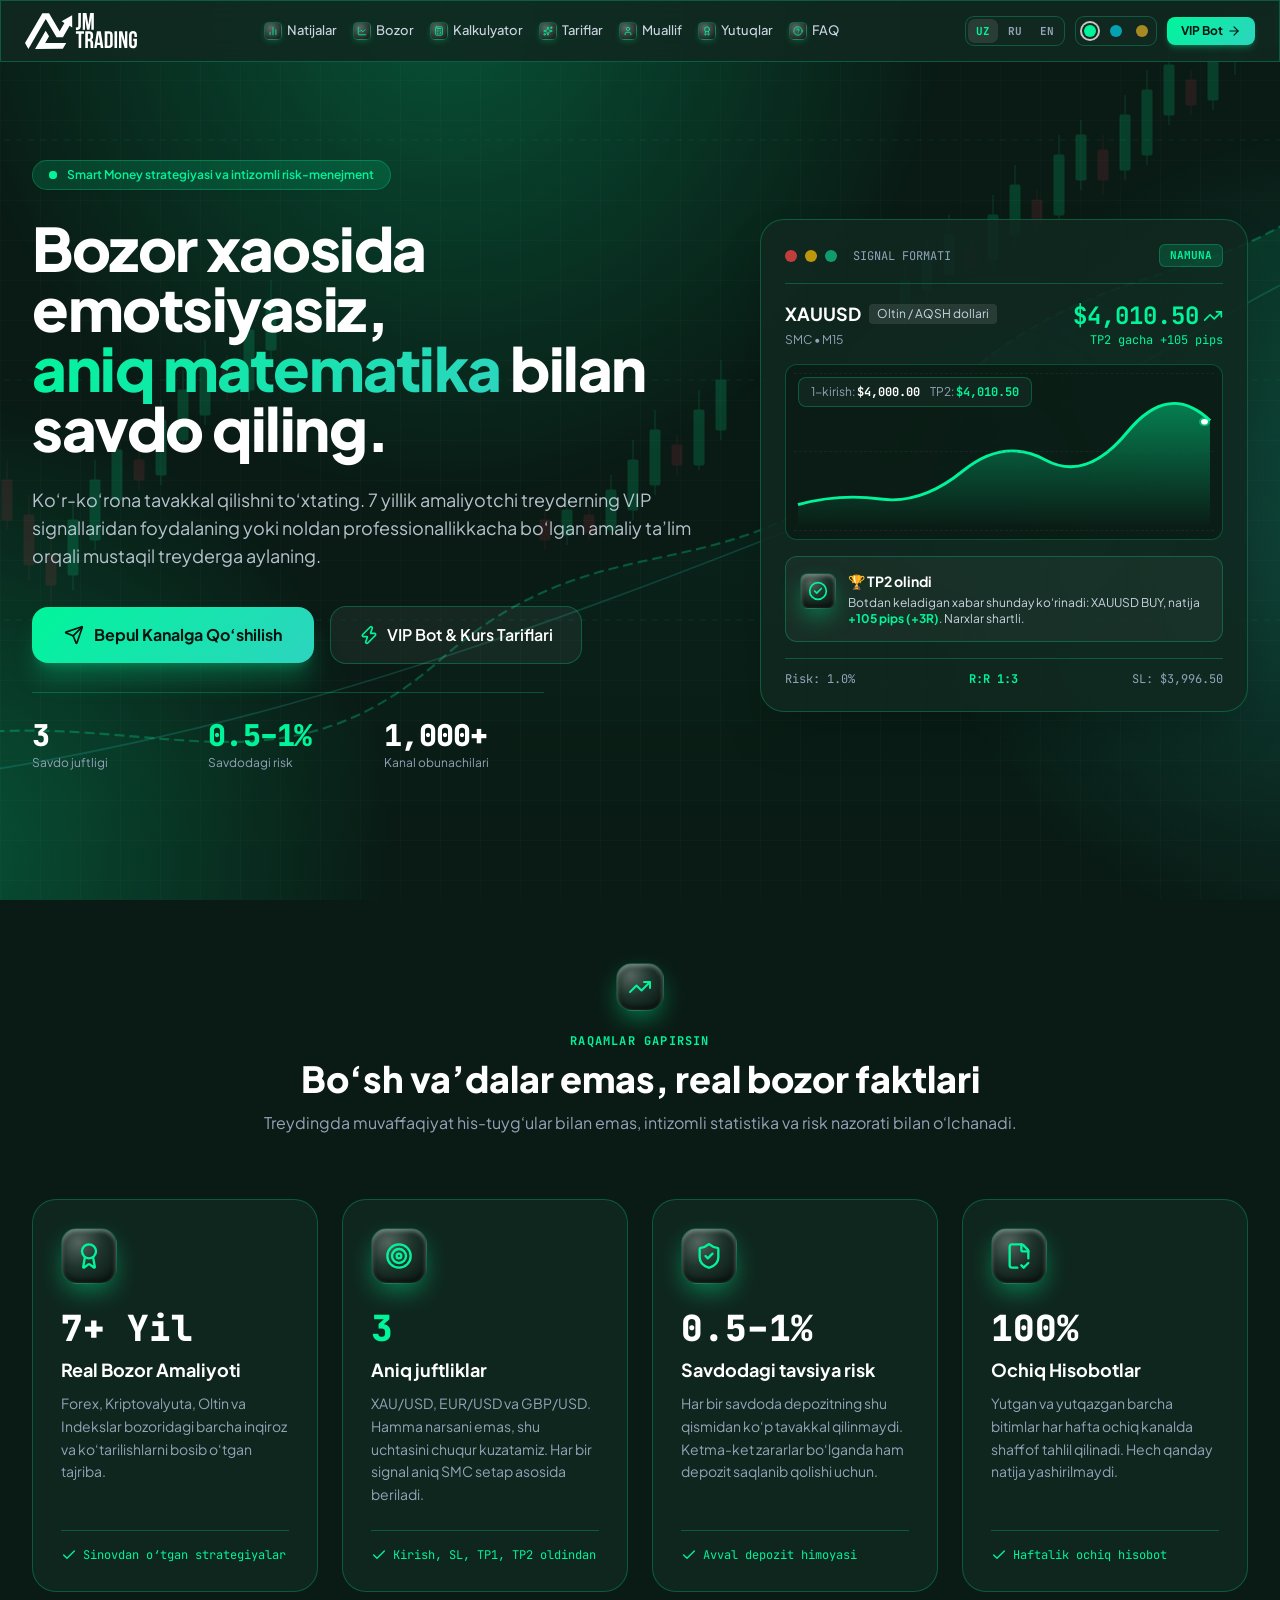
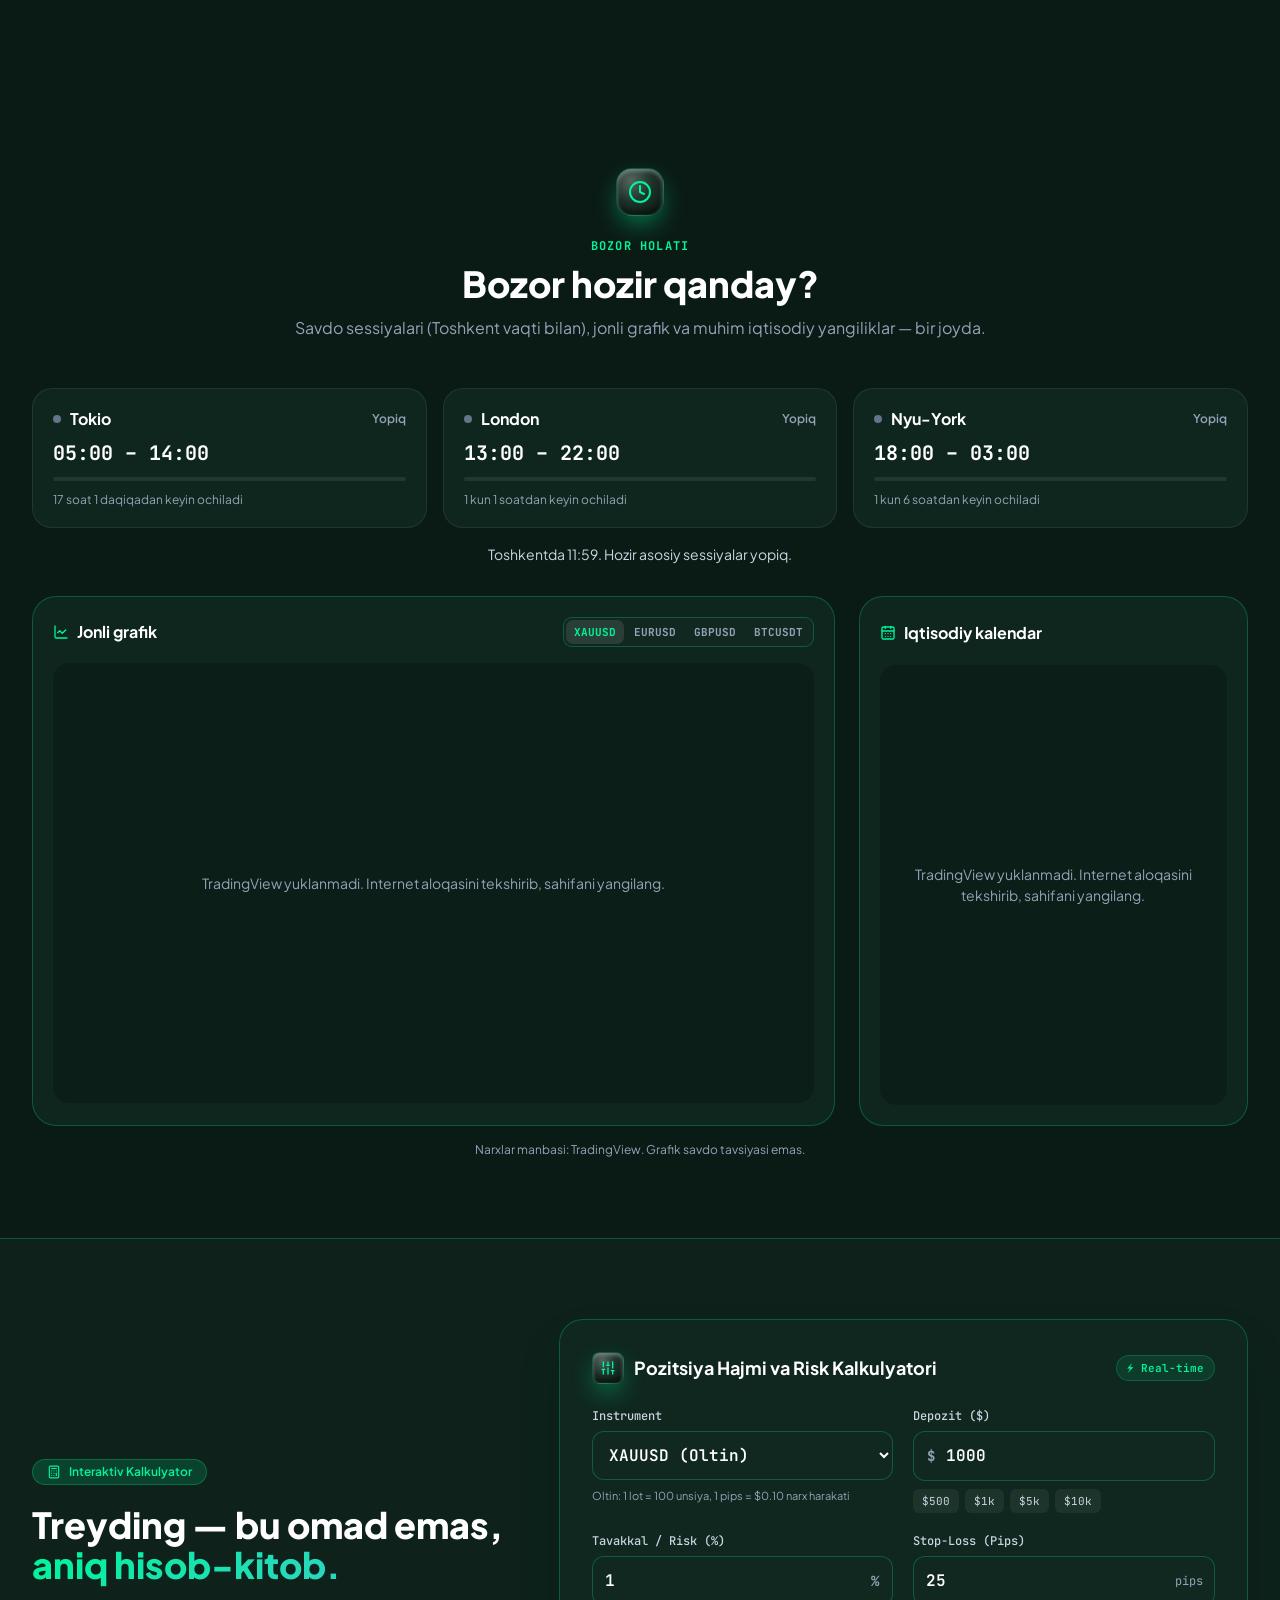
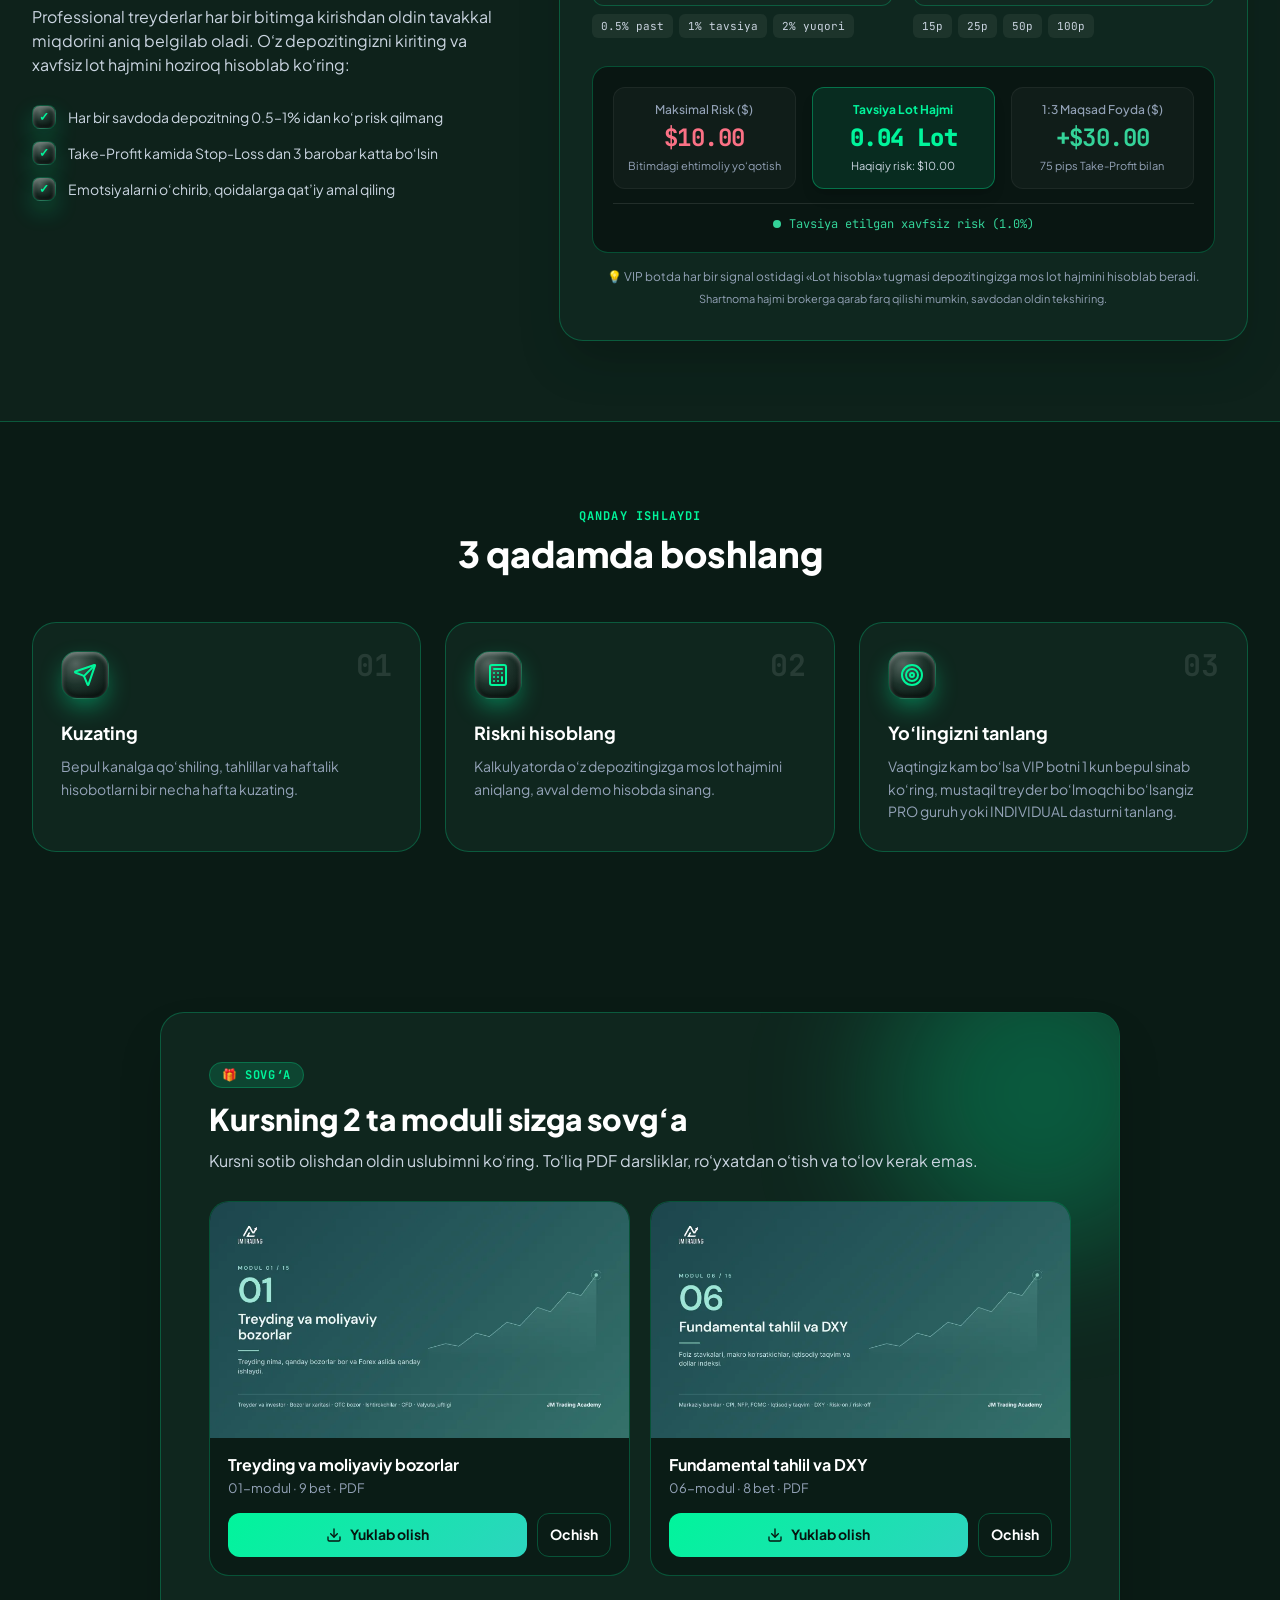
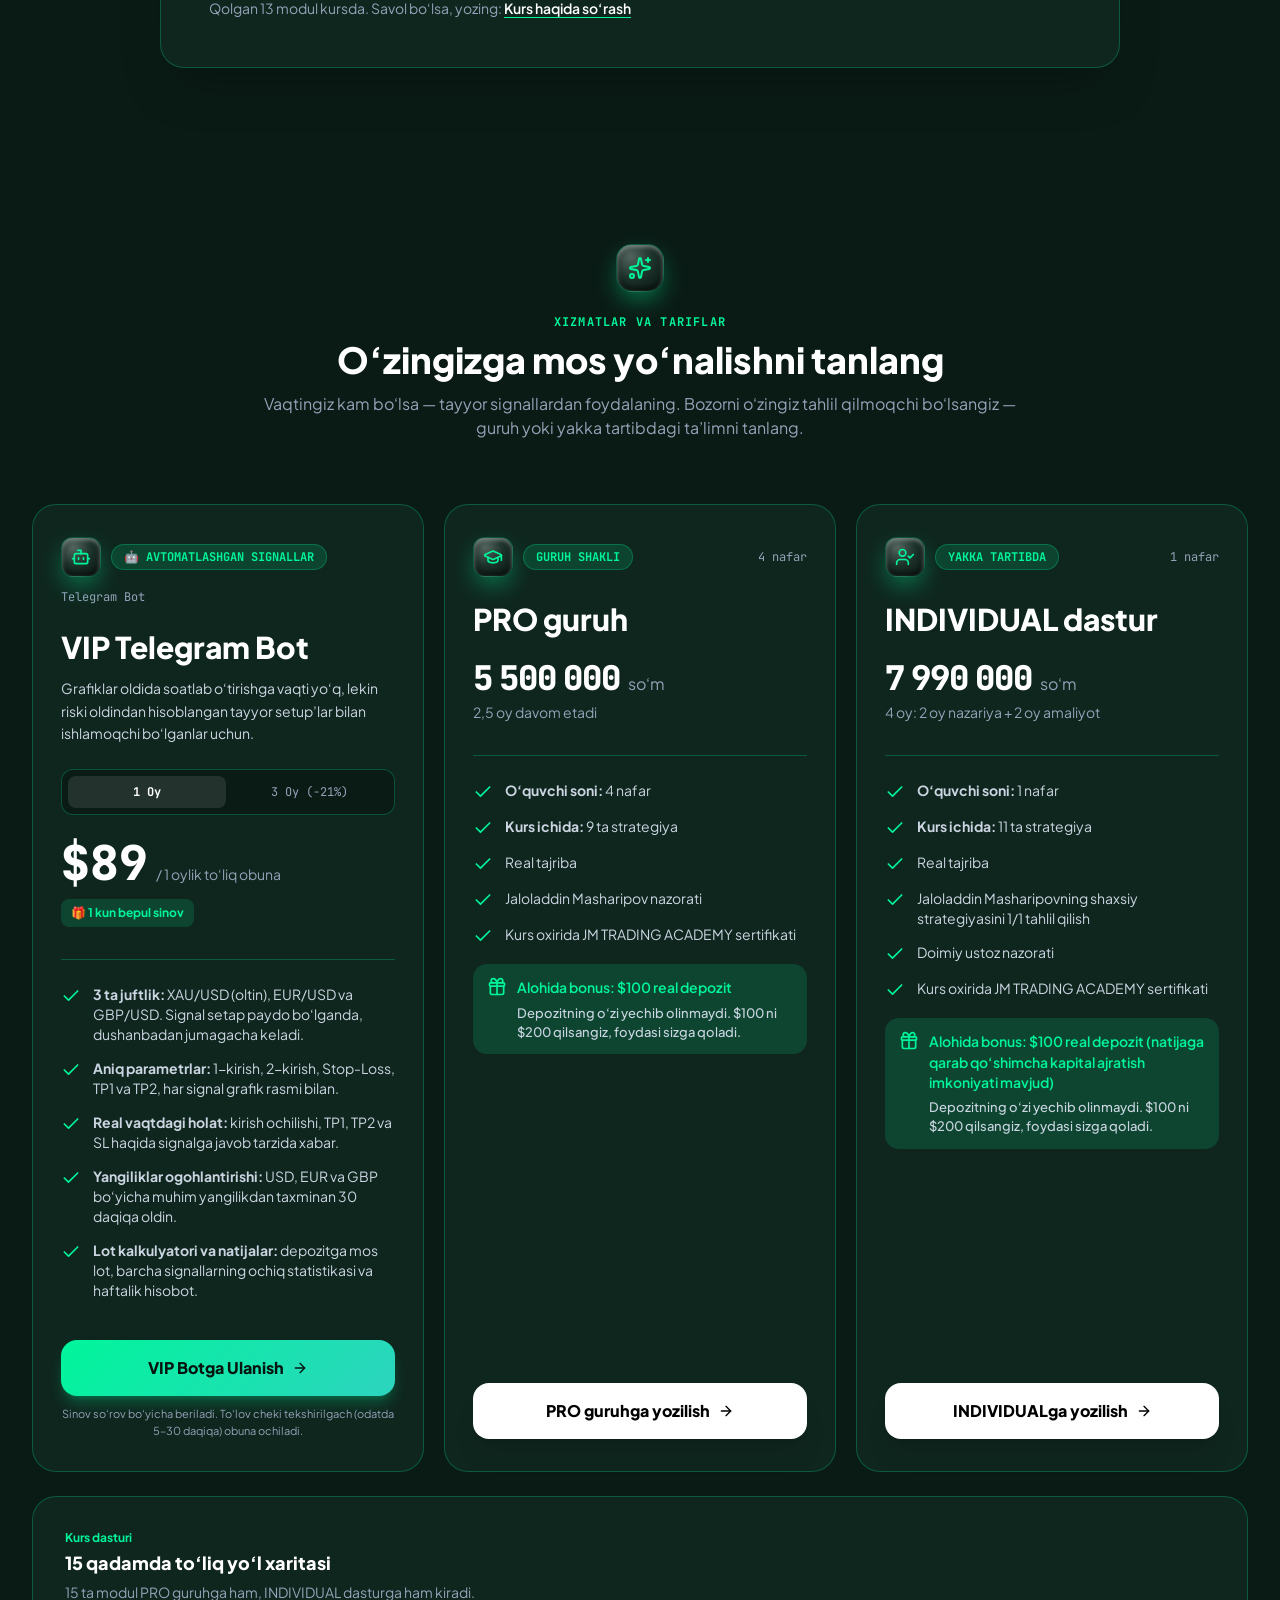
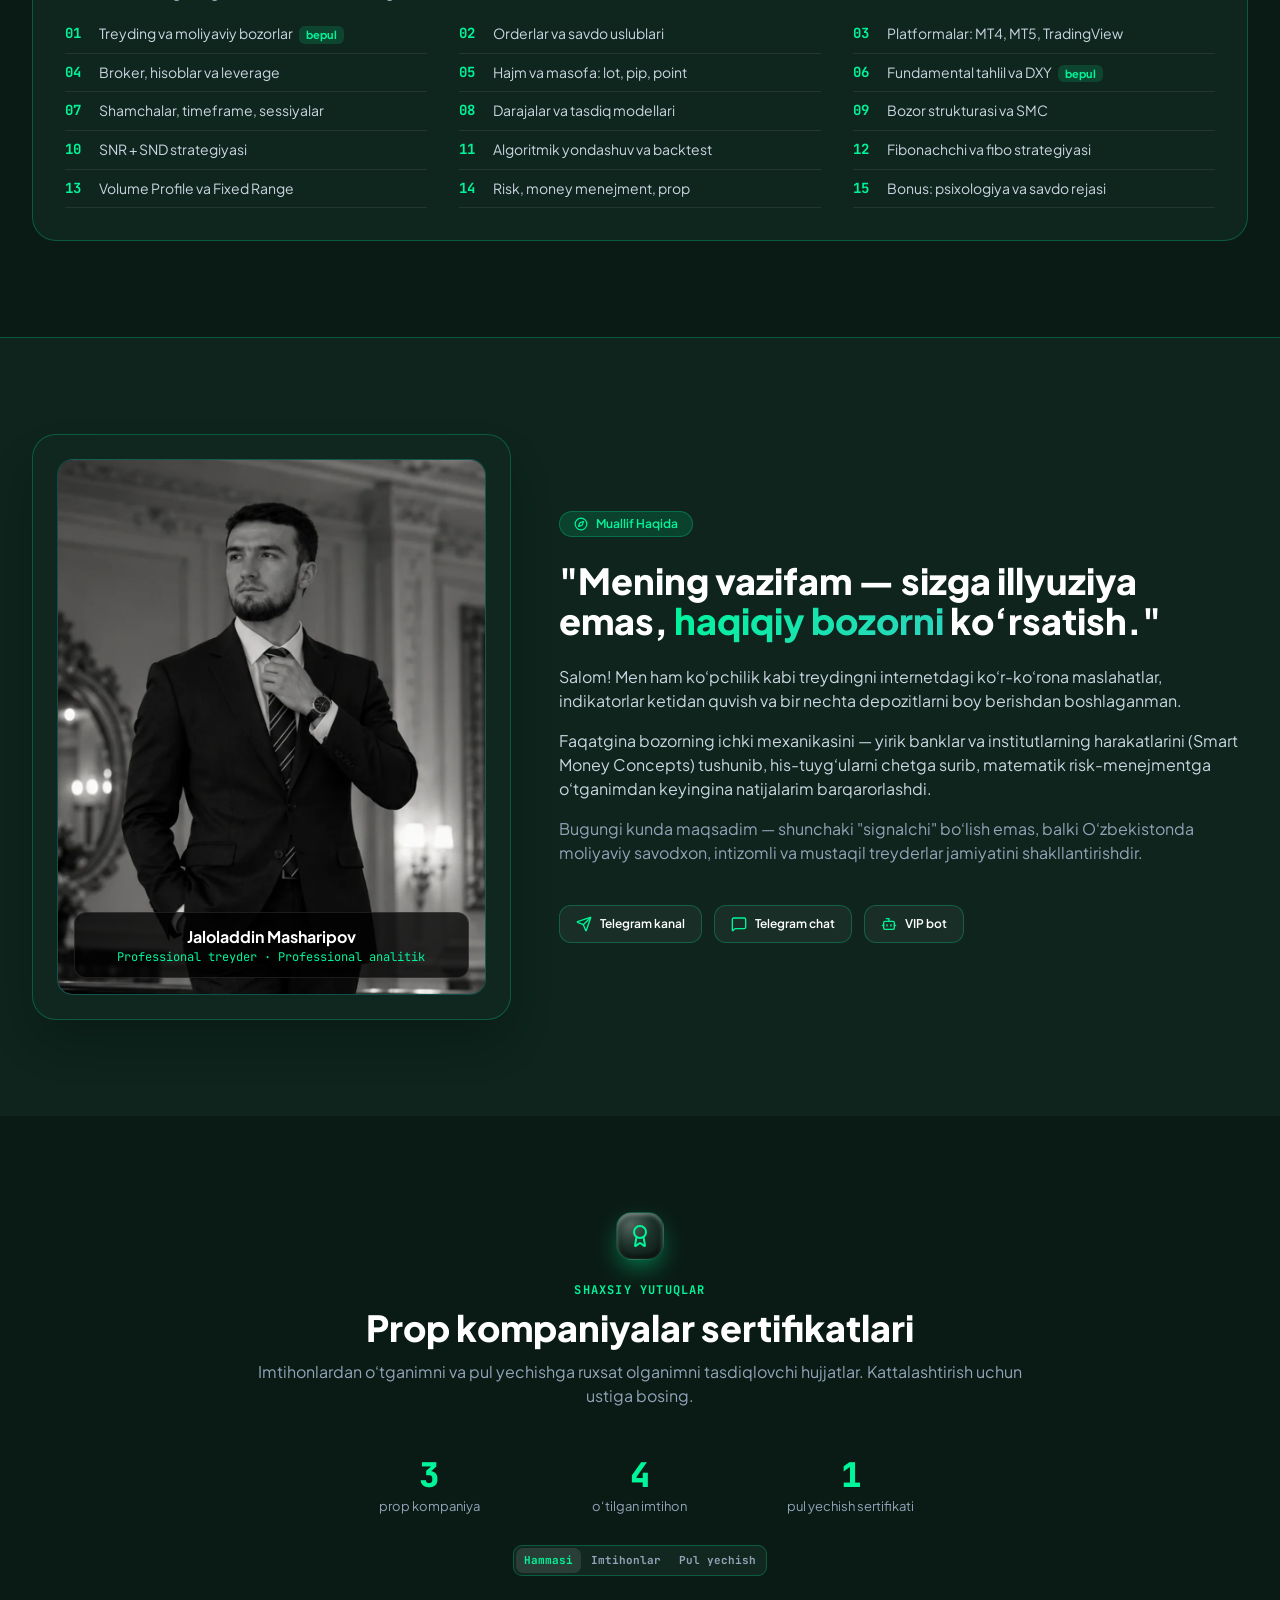
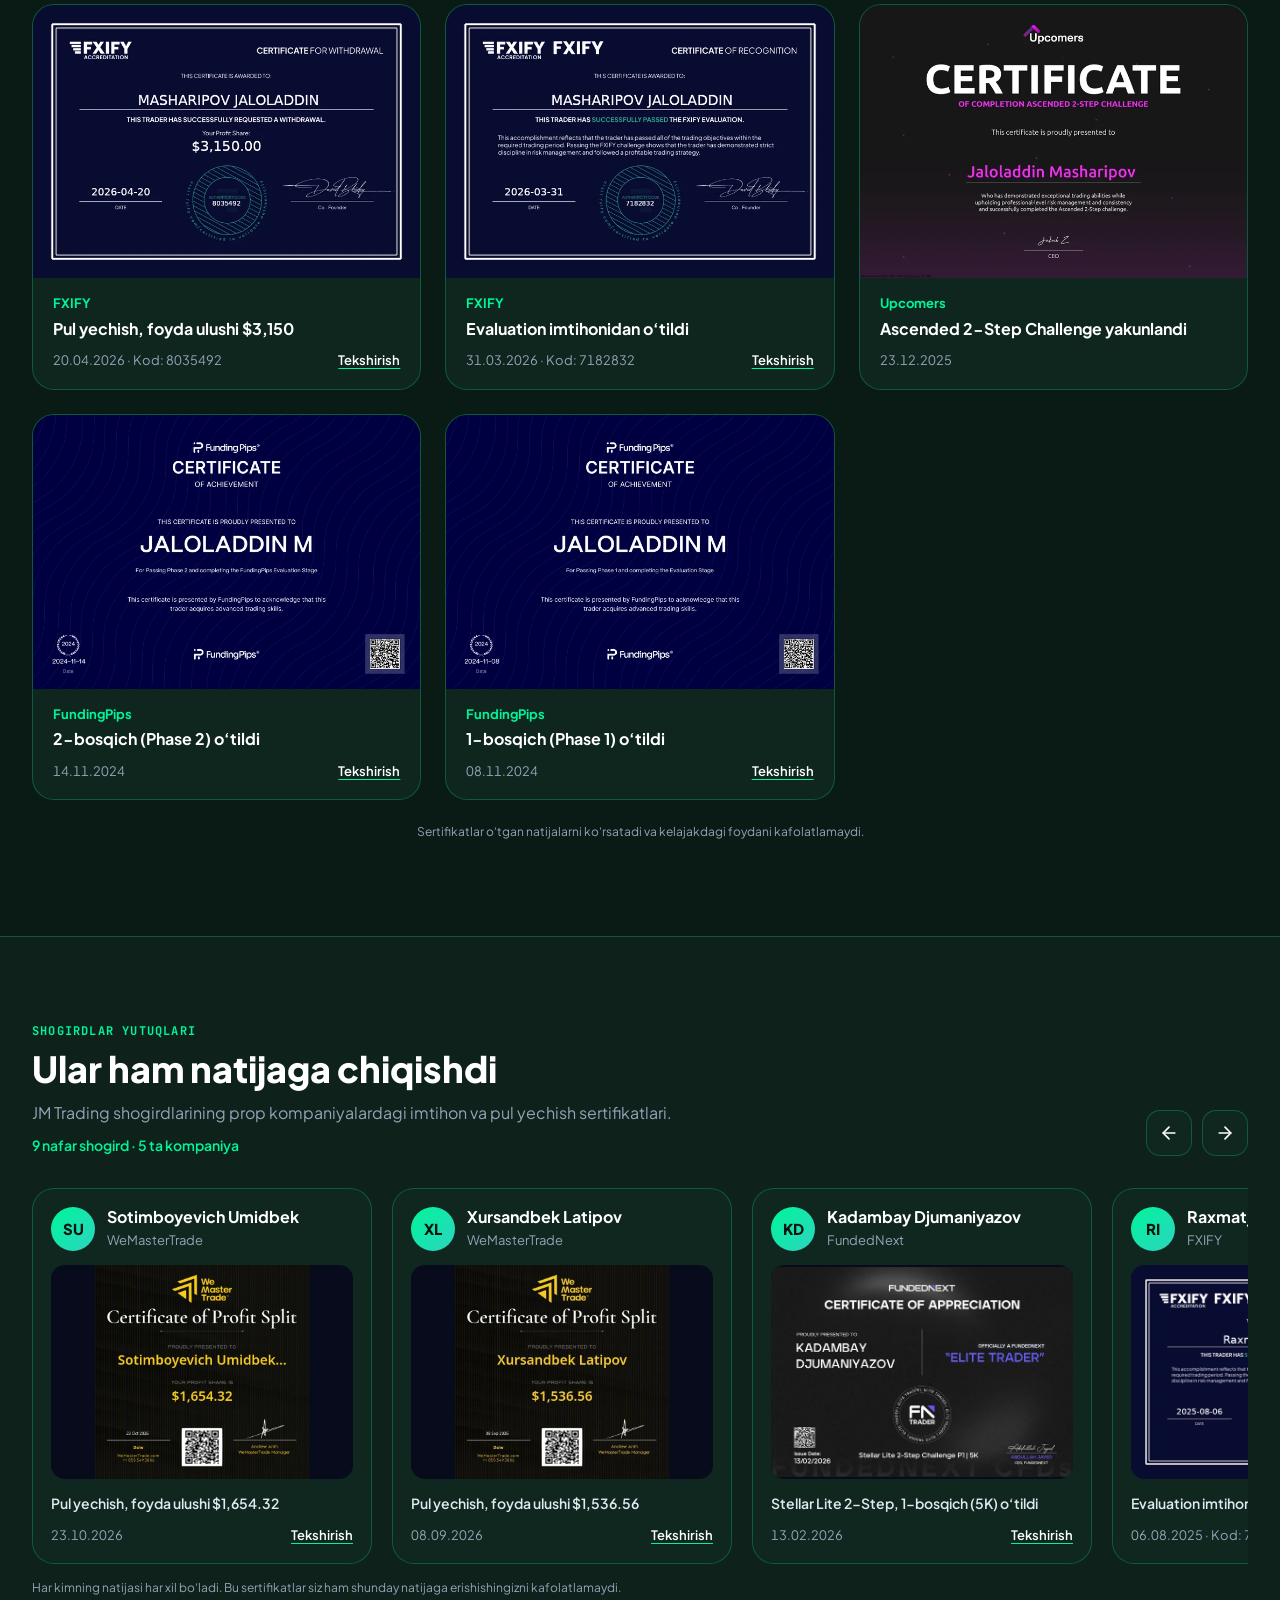
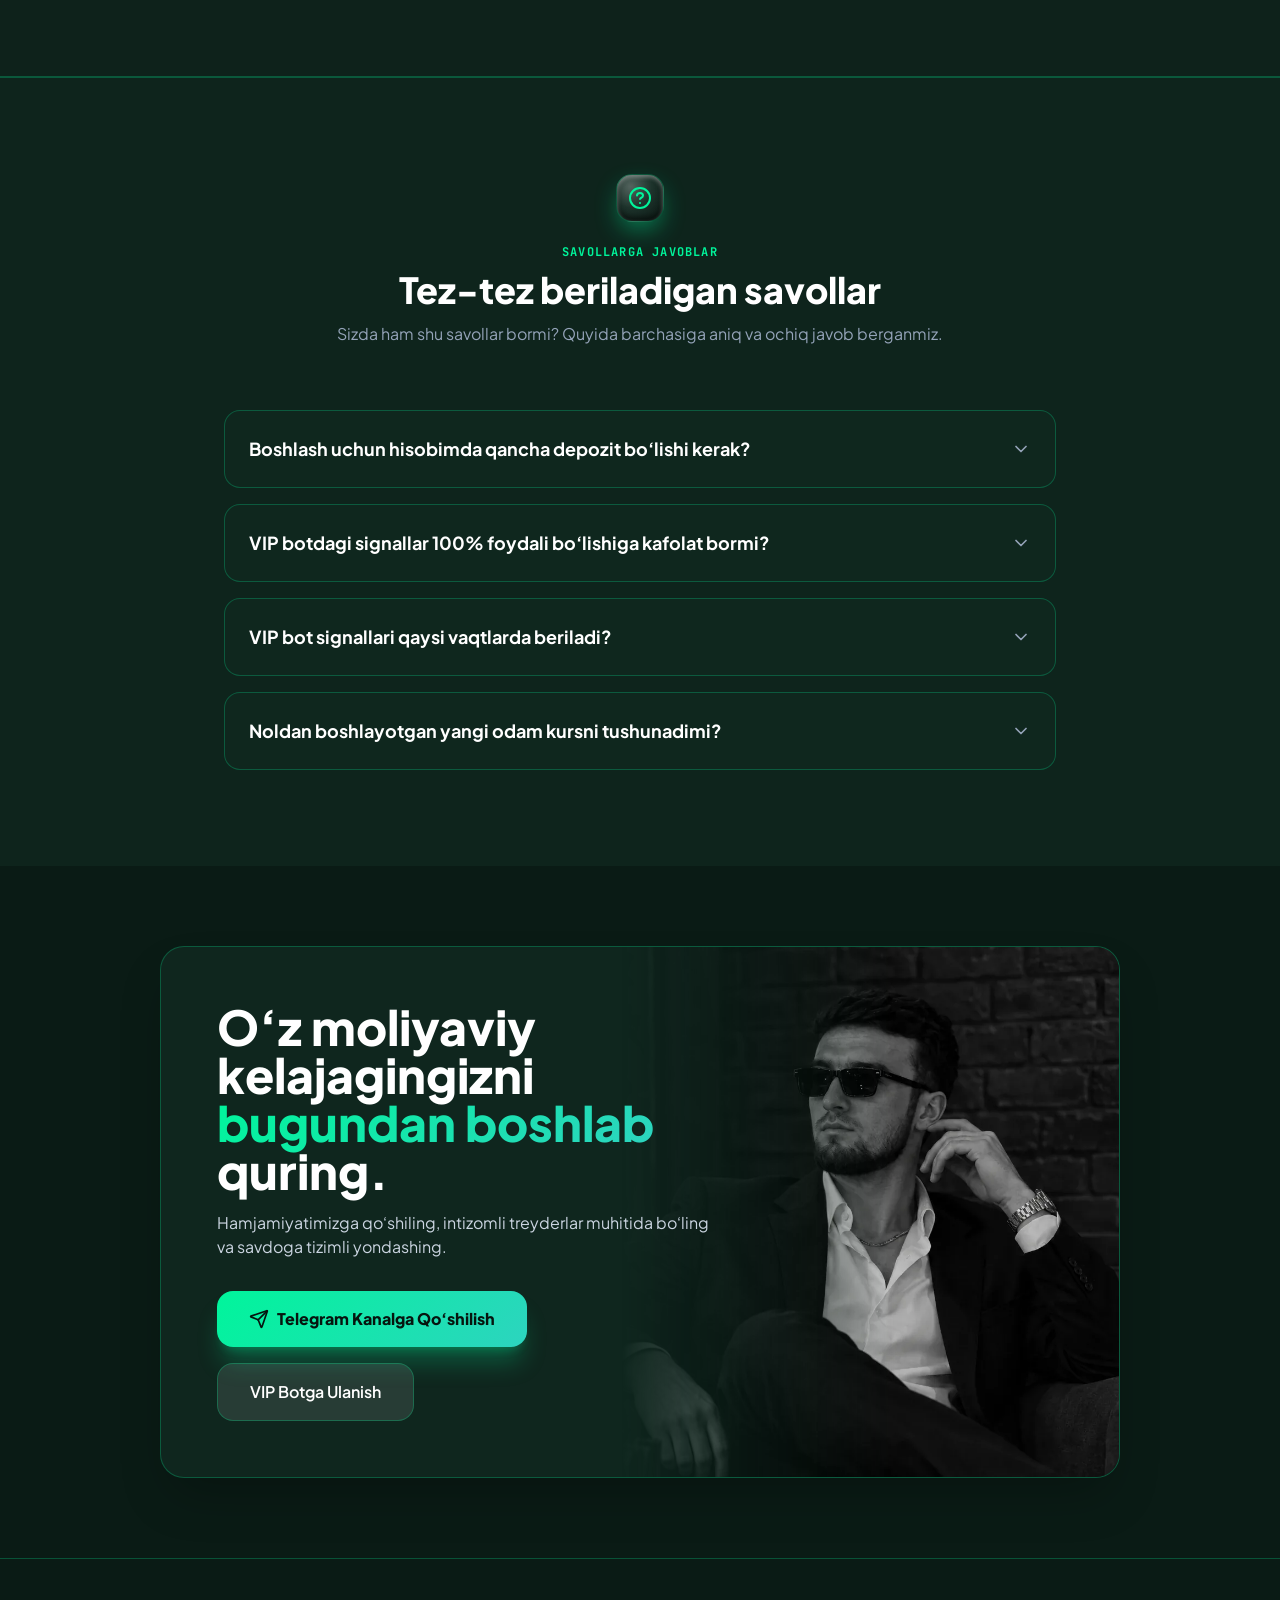
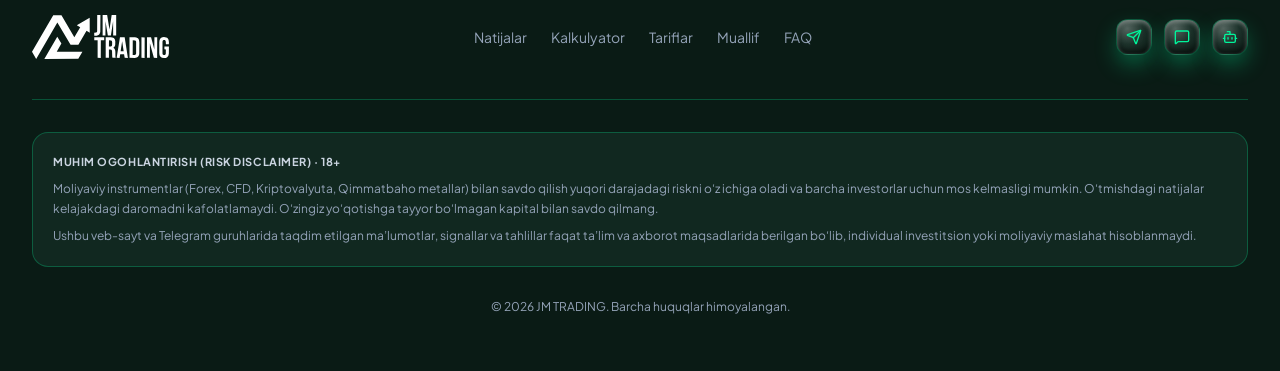
==== commit 5bac296d: "Kurs shartlari: davomiylik, bonus, modullar Co-Authored-By: Claude Opus 5.5 <noreply@anthropic.com>" ====
--- a/index.html
+++ b/index.html
@@ -829,7 +829,7 @@
               <div class="flex items-start gap-3 text-sm text-slate-300"><svg class="icon w-5 h-5 text-[var(--accent-primary)] shrink-0 mt-0.5" aria-hidden="true"><use href="#i-check"/></svg><span data-i18n="pro_f4">Jaloladdin Masharipov nazorati</span></div>
               <div class="flex items-start gap-3 text-sm text-slate-300"><svg class="icon w-5 h-5 text-[var(--accent-primary)] shrink-0 mt-0.5" aria-hidden="true"><use href="#i-check"/></svg><span data-i18n="course_cert">Kurs oxirida JM TRADING ACADEMY sertifikati</span></div>
             </div>
-            <div class="offer-bonus"><svg class="icon w-5 h-5" aria-hidden="true"><use href="#i-gift"/></svg><span data-i18n="pro_bonus">Alohida bonus: $100 real depozit</span></div>
+            <div class="offer-bonus"><svg class="icon w-5 h-5" aria-hidden="true"><use href="#i-gift"/></svg><div><span data-i18n="pro_bonus">Alohida bonus: $100 real depozit</span><small data-i18n="bonus_terms">Depozitning o‘zi yechib olinmaydi. $100 ni $200 qilsangiz, foydasi sizga qoladi.</small></div></div>
           </div>
           <div class="mt-10">
             <a href="#" data-link="admin" data-msg="pro_msg" class="w-full flex items-center justify-center gap-2 py-4 rounded-2xl bg-white text-black font-extrabold text-base hover:bg-slate-200 shadow-xl hover:scale-[1.02] active:scale-[0.98] transition-all">
@@ -851,7 +851,7 @@
             </div>
             <h3 class="text-2xl sm:text-3xl font-extrabold text-white" data-i18n="ind_title">INDIVIDUAL dastur</h3>
             <div class="uzs-price"><b data-uzs="ind">7 990 000</b> <span data-i18n="uzs">so‘m</span></div>
-            <div class="uzs-dur" data-i18n="ind_dur">4 oy (2/2) davom etadi</div>
+            <div class="uzs-dur" data-i18n="ind_dur">4 oy: 2 oy nazariya + 2 oy amaliyot</div>
             <div class="mt-8 space-y-3.5 pt-6 border-t border-[var(--border-color)]">
               <div class="flex items-start gap-3 text-sm text-slate-300"><svg class="icon w-5 h-5 text-[var(--accent-primary)] shrink-0 mt-0.5" aria-hidden="true"><use href="#i-check"/></svg><span data-i18n="ind_f1"><strong>O‘quvchi soni:</strong> 1 nafar</span></div>
               <div class="flex items-start gap-3 text-sm text-slate-300"><svg class="icon w-5 h-5 text-[var(--accent-primary)] shrink-0 mt-0.5" aria-hidden="true"><use href="#i-check"/></svg><span data-i18n="ind_f2"><strong>Kurs ichida:</strong> 11 ta strategiya</span></div>
@@ -860,7 +860,7 @@
               <div class="flex items-start gap-3 text-sm text-slate-300"><svg class="icon w-5 h-5 text-[var(--accent-primary)] shrink-0 mt-0.5" aria-hidden="true"><use href="#i-check"/></svg><span data-i18n="ind_f5">Doimiy ustoz nazorati</span></div>
               <div class="flex items-start gap-3 text-sm text-slate-300"><svg class="icon w-5 h-5 text-[var(--accent-primary)] shrink-0 mt-0.5" aria-hidden="true"><use href="#i-check"/></svg><span data-i18n="course_cert">Kurs oxirida JM TRADING ACADEMY sertifikati</span></div>
             </div>
-            <div class="offer-bonus"><svg class="icon w-5 h-5" aria-hidden="true"><use href="#i-gift"/></svg><span data-i18n="ind_bonus">Alohida bonus: $100 real depozit (natijaga qarab qo‘shimcha kapital ajratish imkoniyati mavjud)</span></div>
+            <div class="offer-bonus"><svg class="icon w-5 h-5" aria-hidden="true"><use href="#i-gift"/></svg><div><span data-i18n="ind_bonus">Alohida bonus: $100 real depozit (natijaga qarab qo‘shimcha kapital ajratish imkoniyati mavjud)</span><small data-i18n="bonus_terms">Depozitning o‘zi yechib olinmaydi. $100 ni $200 qilsangiz, foydasi sizga qoladi.</small></div></div>
           </div>
           <div class="mt-10">
             <a href="#" data-link="admin" data-msg="ind_msg" class="w-full flex items-center justify-center gap-2 py-4 rounded-2xl bg-white text-black font-extrabold text-base hover:bg-slate-200 shadow-xl hover:scale-[1.02] active:scale-[0.98] transition-all">
@@ -876,6 +876,7 @@
       <div class="prog glass-panel rounded-3xl border border-[var(--border-color)] reveal">
         <div class="mods-tag" data-i18n="course_prog_tag">Kurs dasturi</div>
         <h3 class="mods-title" data-i18n="course_prog">15 qadamda to‘liq yo‘l xaritasi</h3>
+        <p class="mods-note" data-i18n="course_prog_both">15 ta modul PRO guruhga ham, INDIVIDUAL dasturga ham kiradi.</p>
         <ol class="mods">
           <li><b>01</b><span><span data-i18n="mod_01">Treyding va moliyaviy bozorlar</span> <a href="#lead" class="mod-free" data-lead data-i18n="mod_free">bepul</a></span></li>
           <li><b>02</b><span><span data-i18n="mod_02">Orderlar va savdo uslublari</span></span></li>
--- a/assets/css/style.css
+++ b/assets/css/style.css
@@ -284,6 +284,8 @@
 .uzs-price b { font: 800 34px/1.1 "JetBrains Mono", monospace; letter-spacing: -0.03em; word-spacing: -0.35em; color: #fff; white-space: nowrap; }
 .uzs-dur { margin-top: 6px; font-size: 14px; color: #94a3b8; }
 .offer-bonus { display: flex; gap: 10px; margin-top: 18px; padding: 13px 14px; border-radius: 14px; background: var(--badge-bg); color: var(--badge-text); font-size: 14px; font-weight: 600; line-height: 1.45; }
+.offer-bonus small { display: block; margin-top: 6px; font-size: 13px; font-weight: 500; color: #cbd5e1; }
+.mods-note { margin-top: 6px; font-size: 14px; color: #94a3b8; }
 .prog { margin-top: 24px; padding: 28px 24px; }
 @media (min-width: 640px) { .offer, .prog { padding: 32px; } }
 @media (min-width: 1024px) { .offers { grid-template-columns: repeat(3, 1fr); gap: 20px; } .offer { padding: 28px 24px; } }
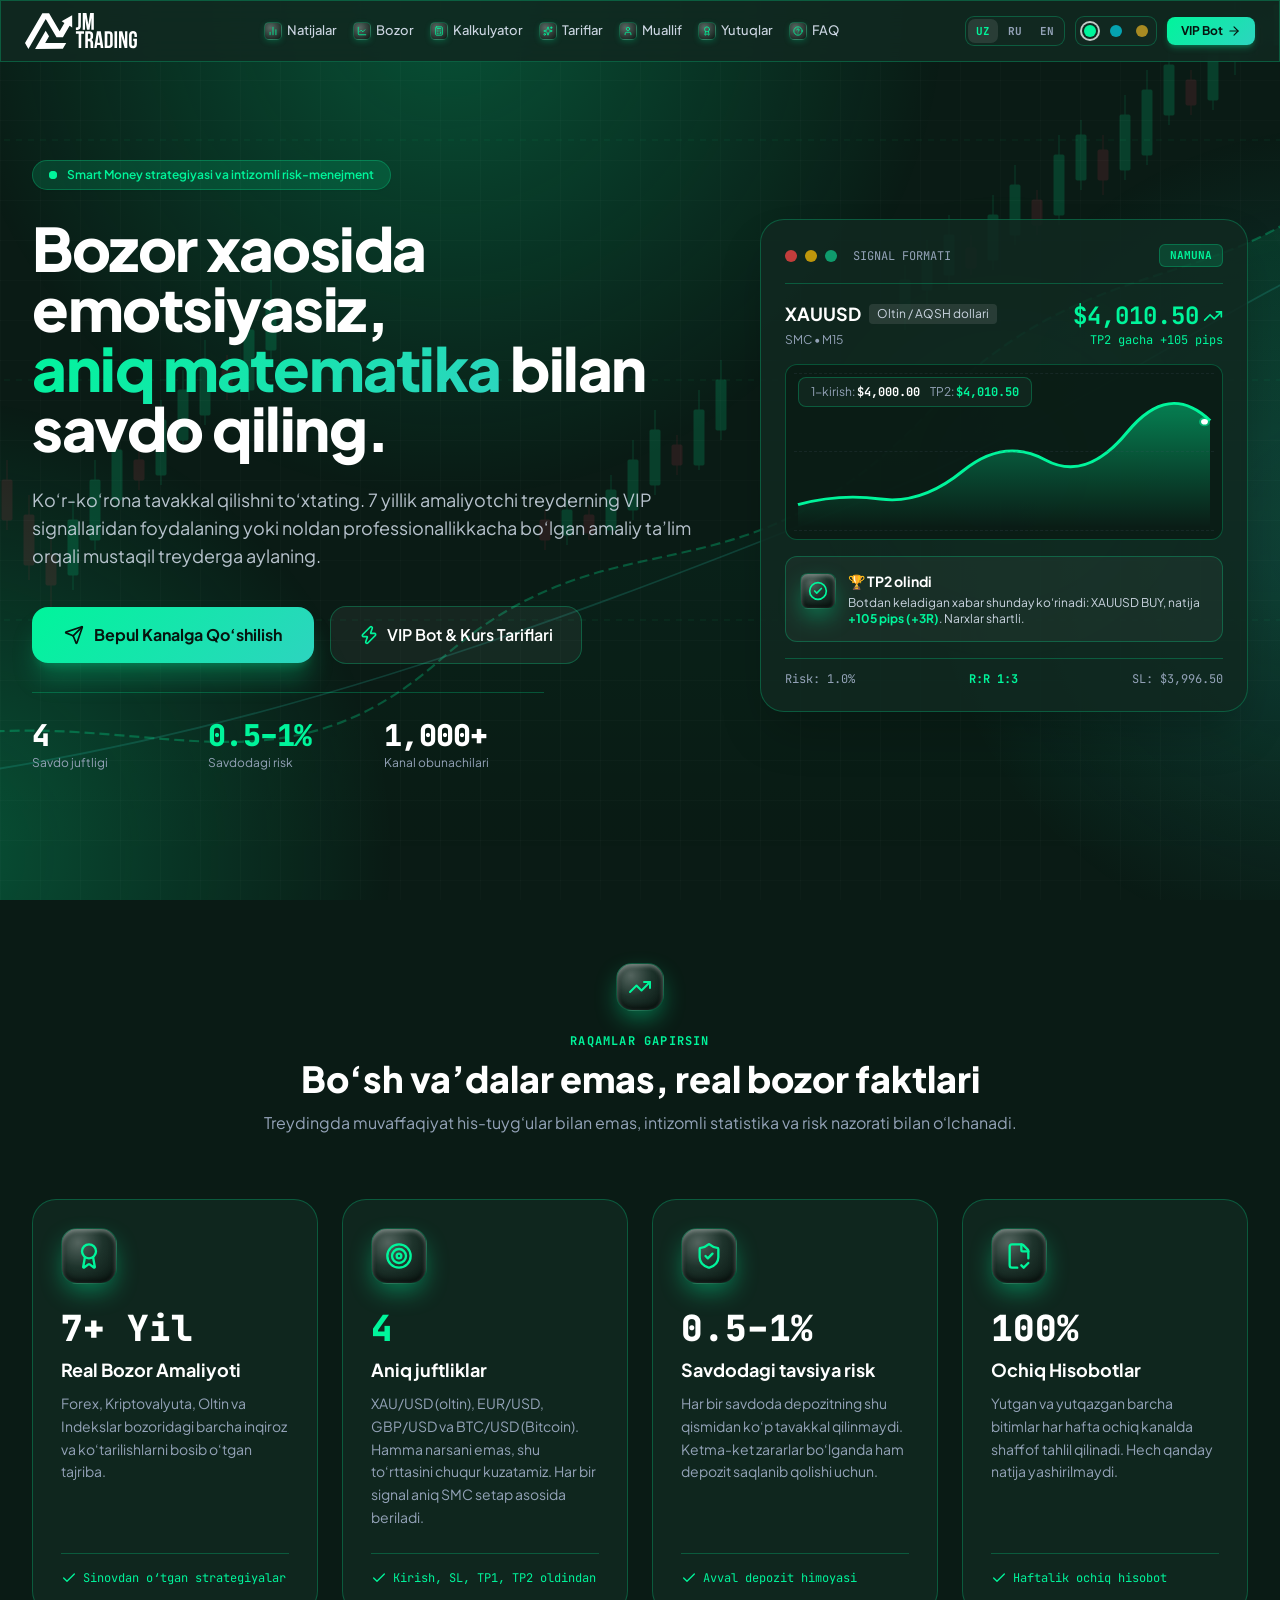
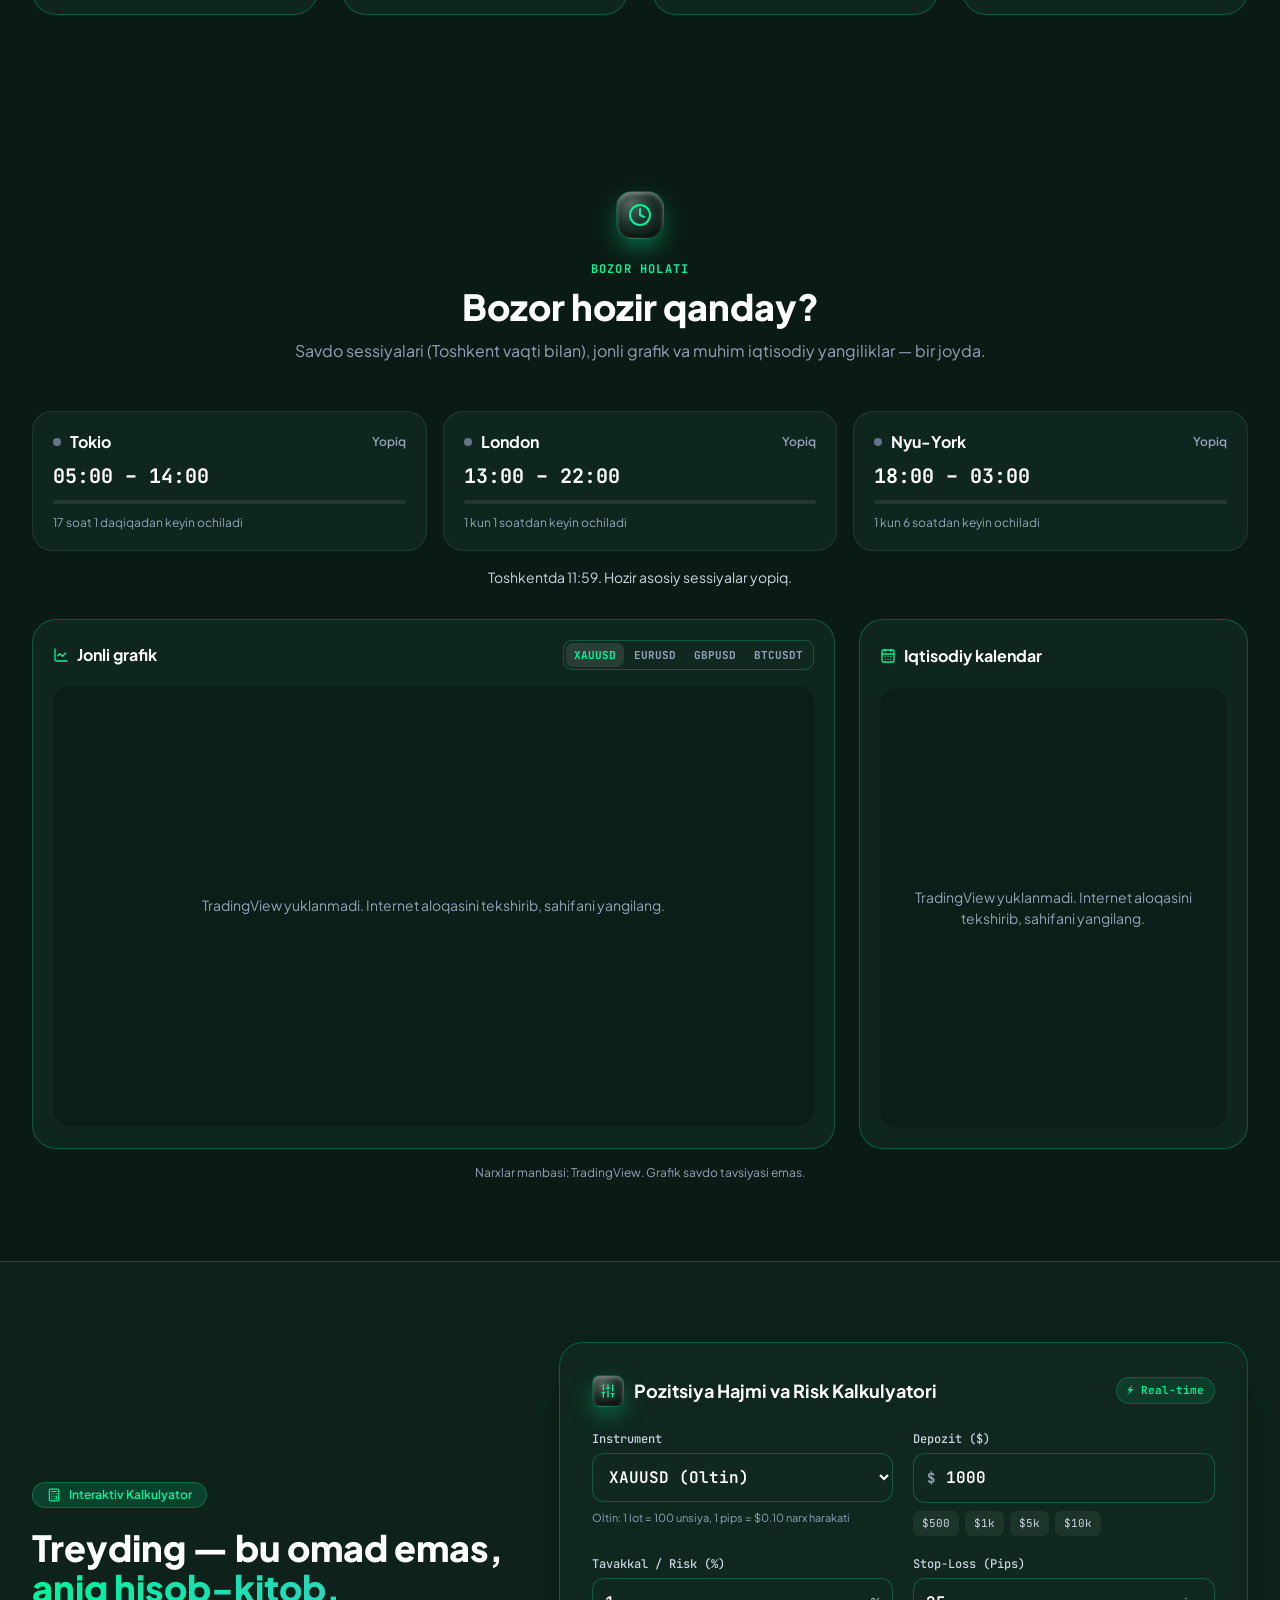
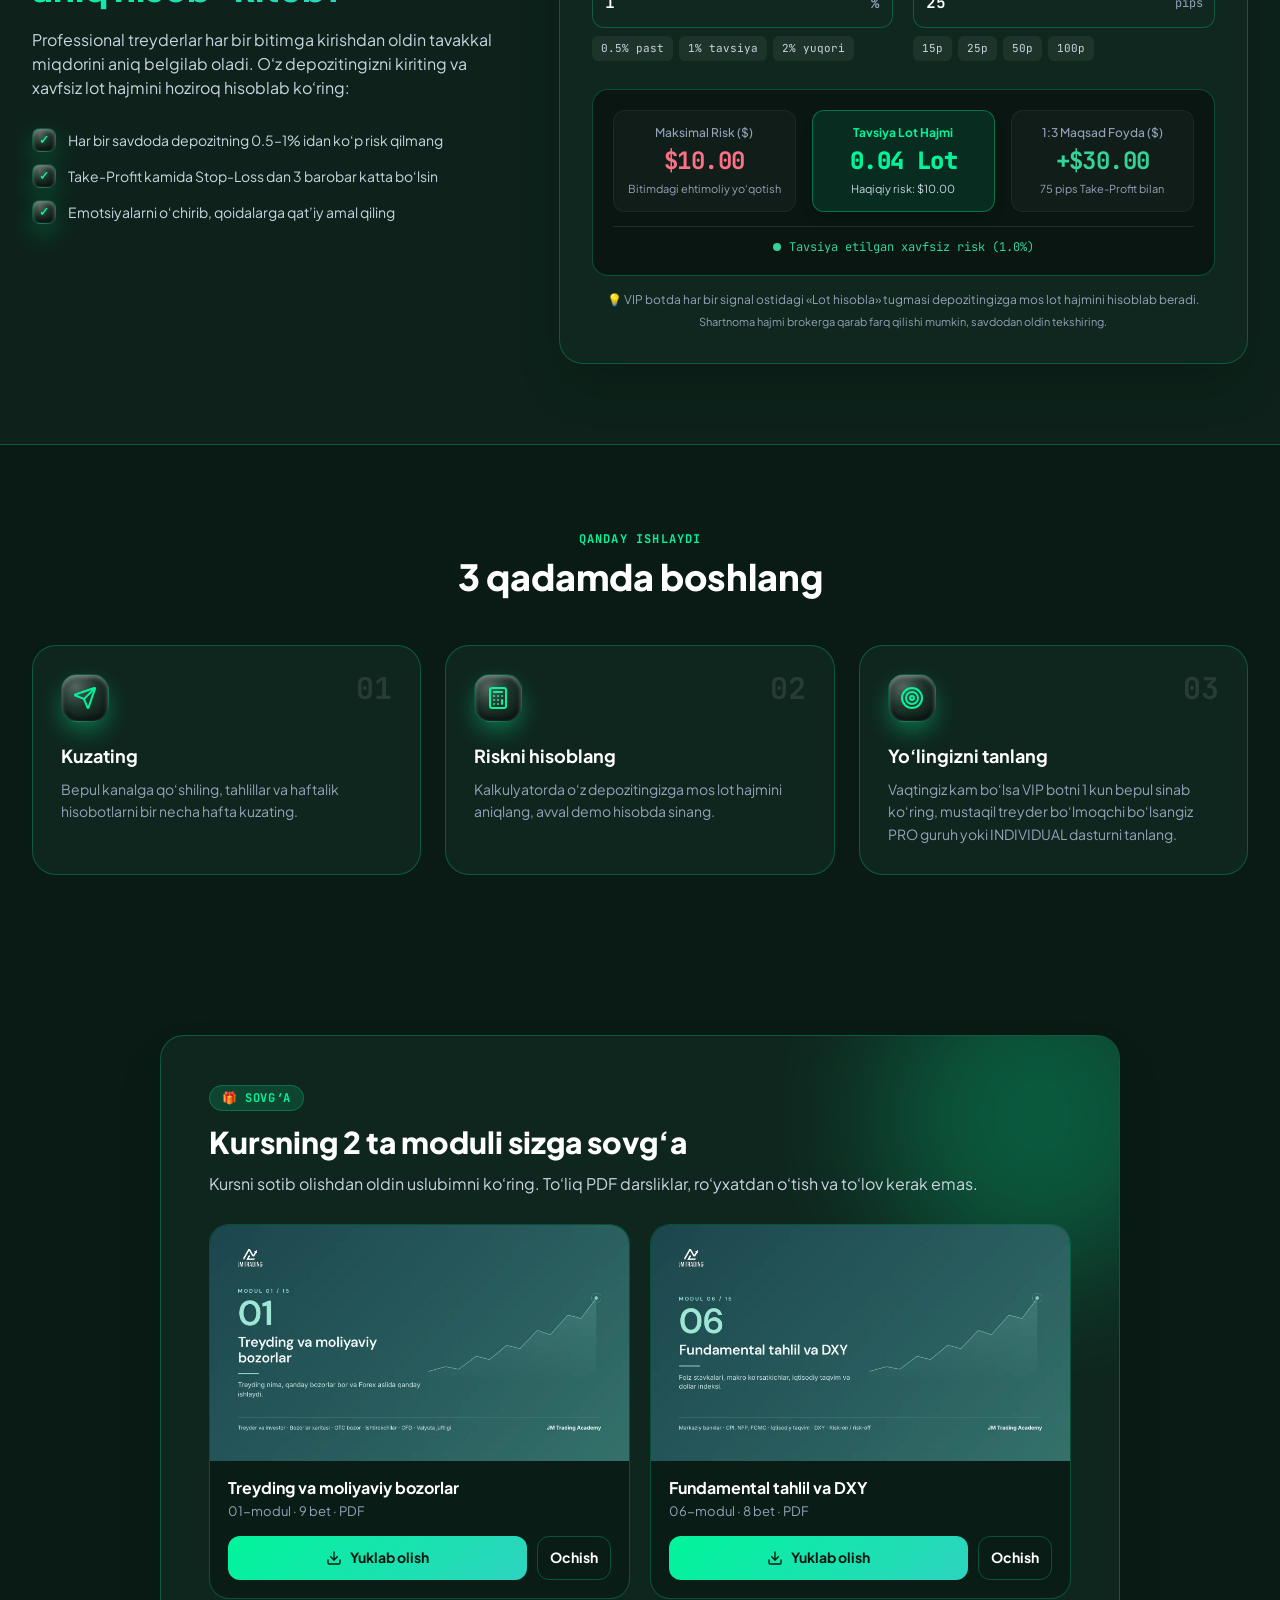
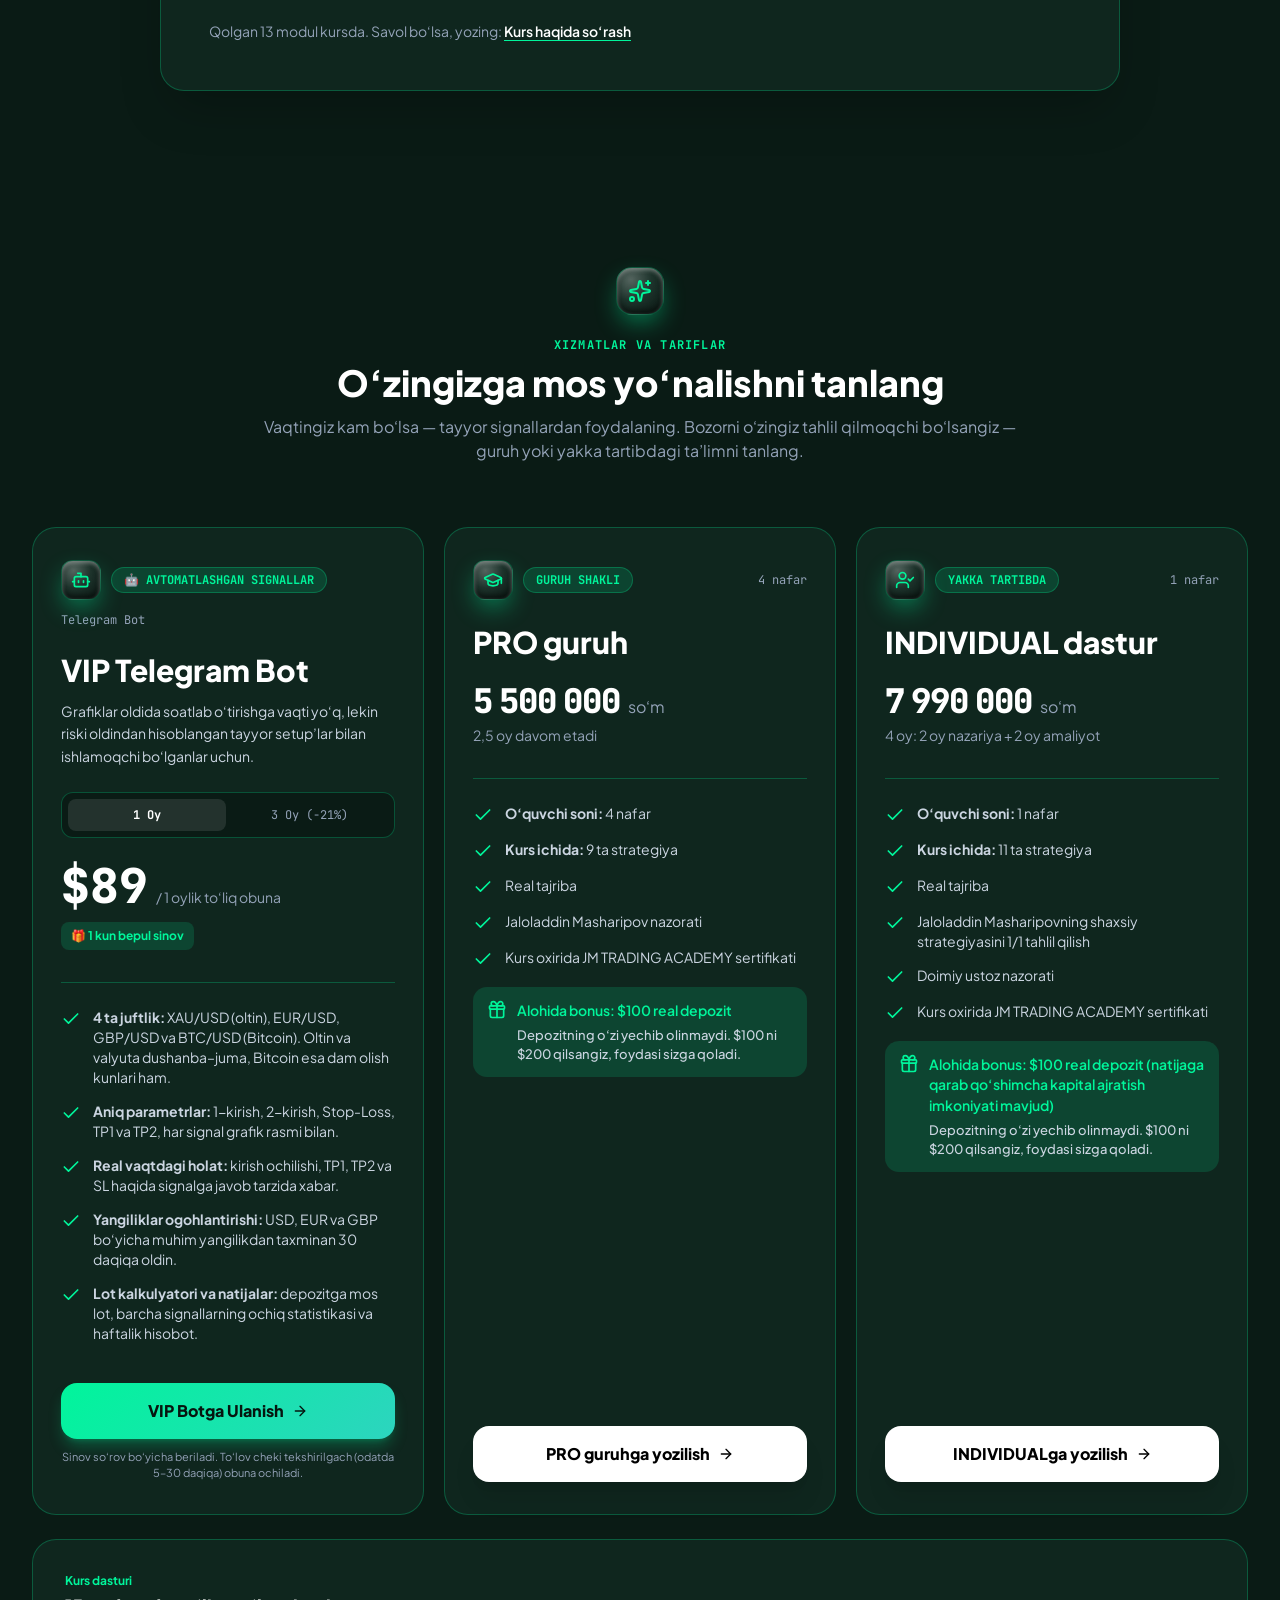
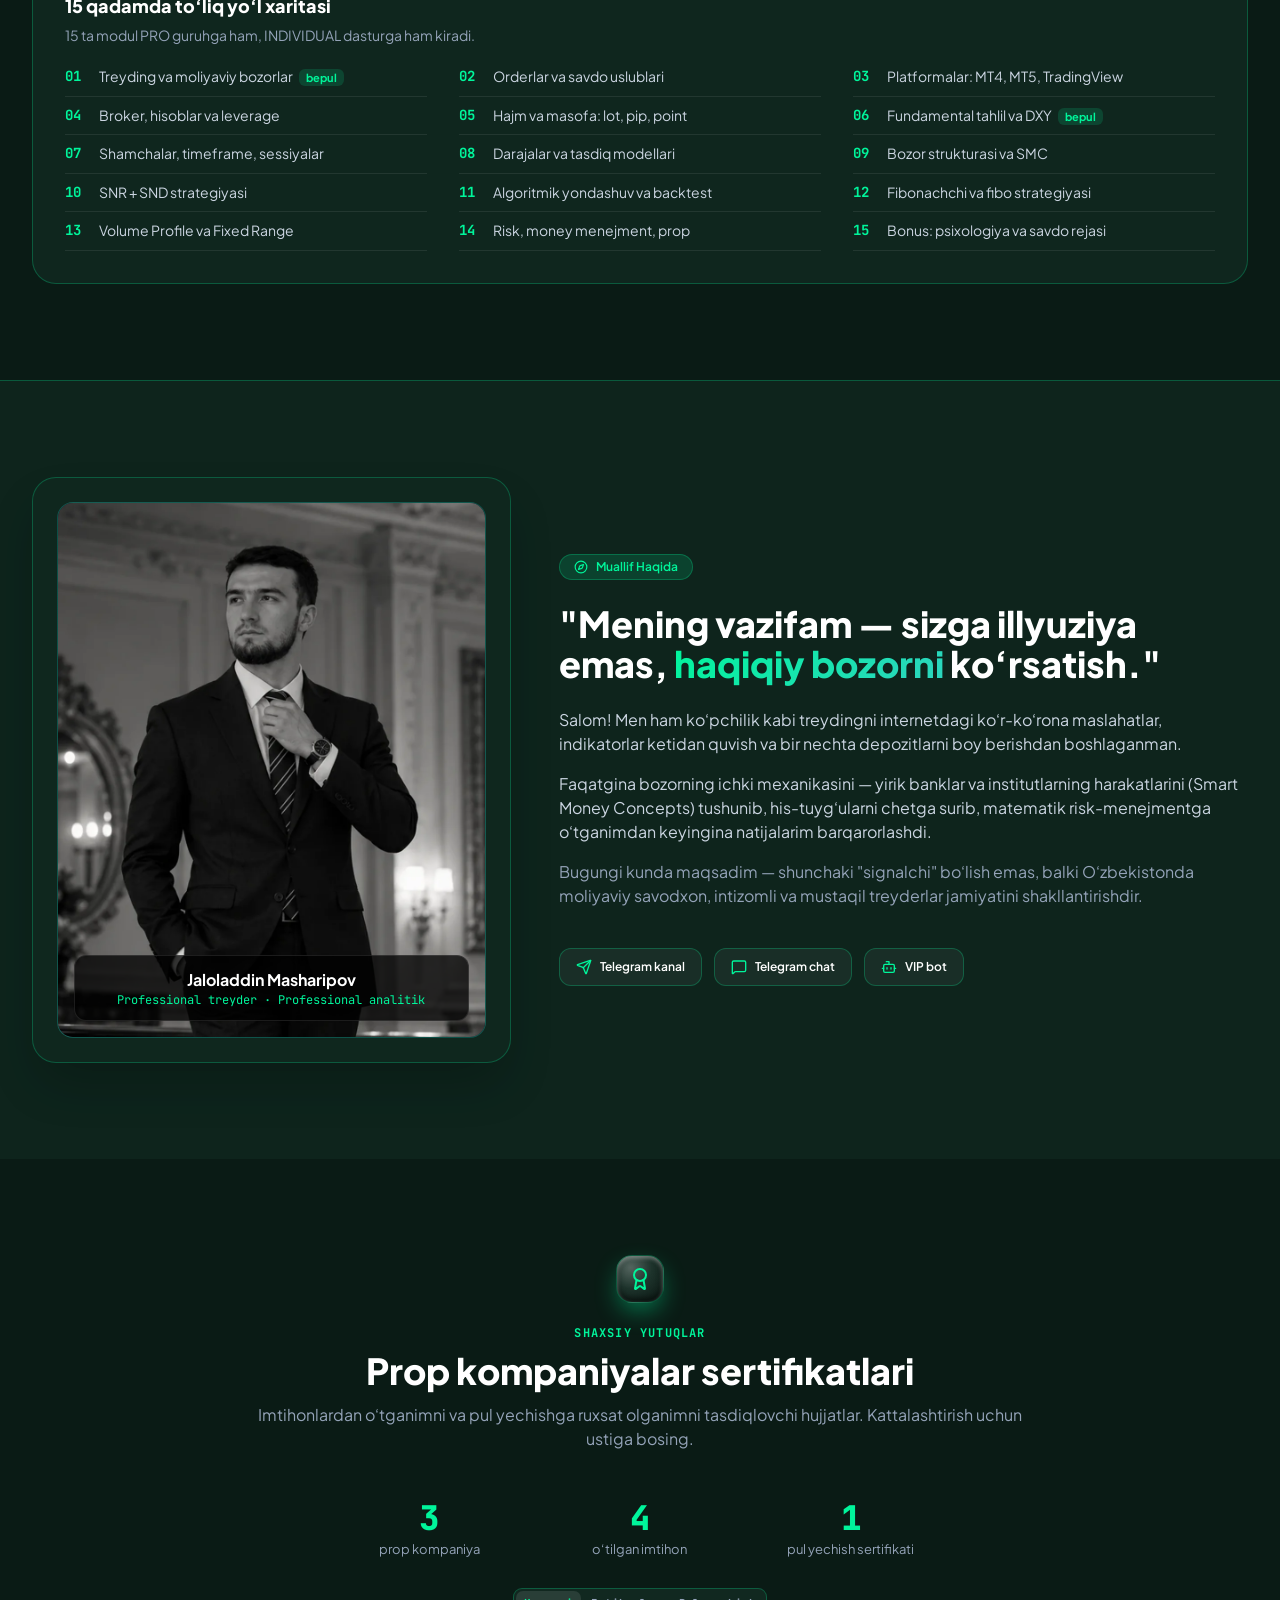
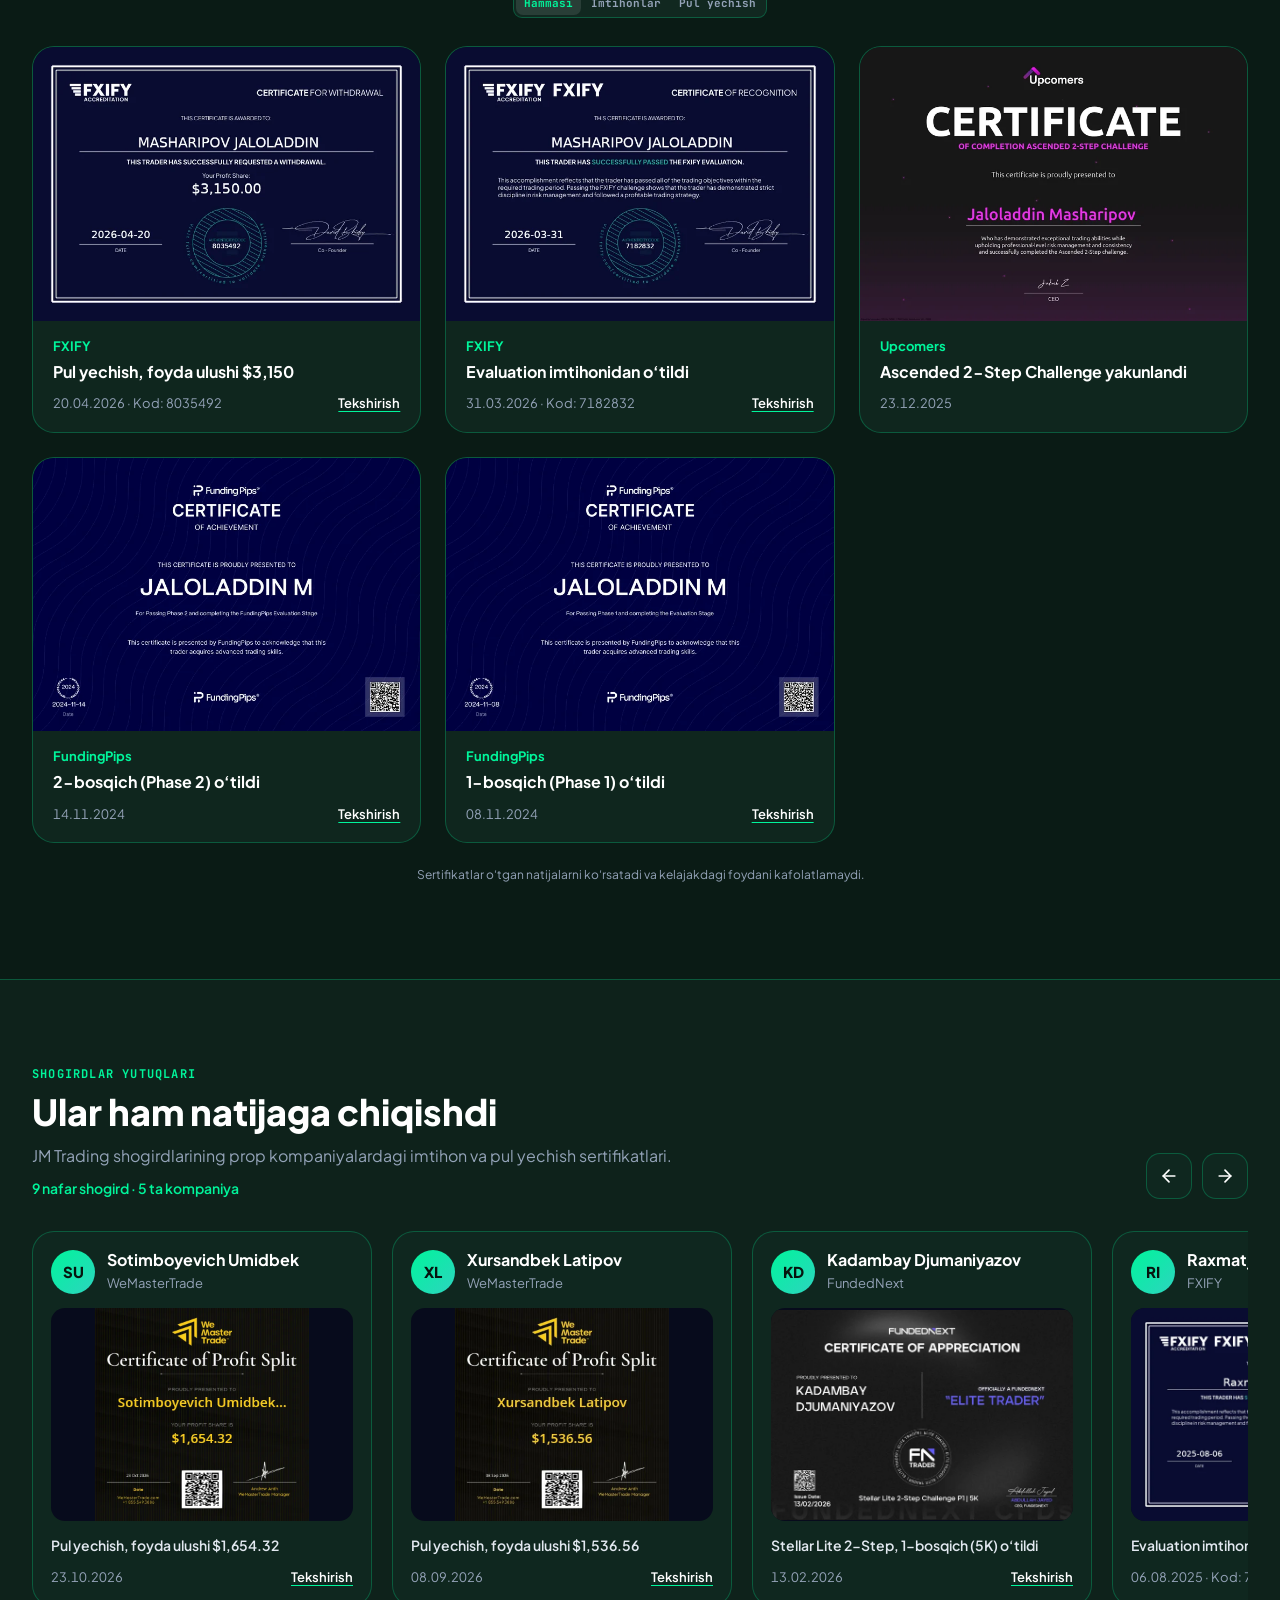
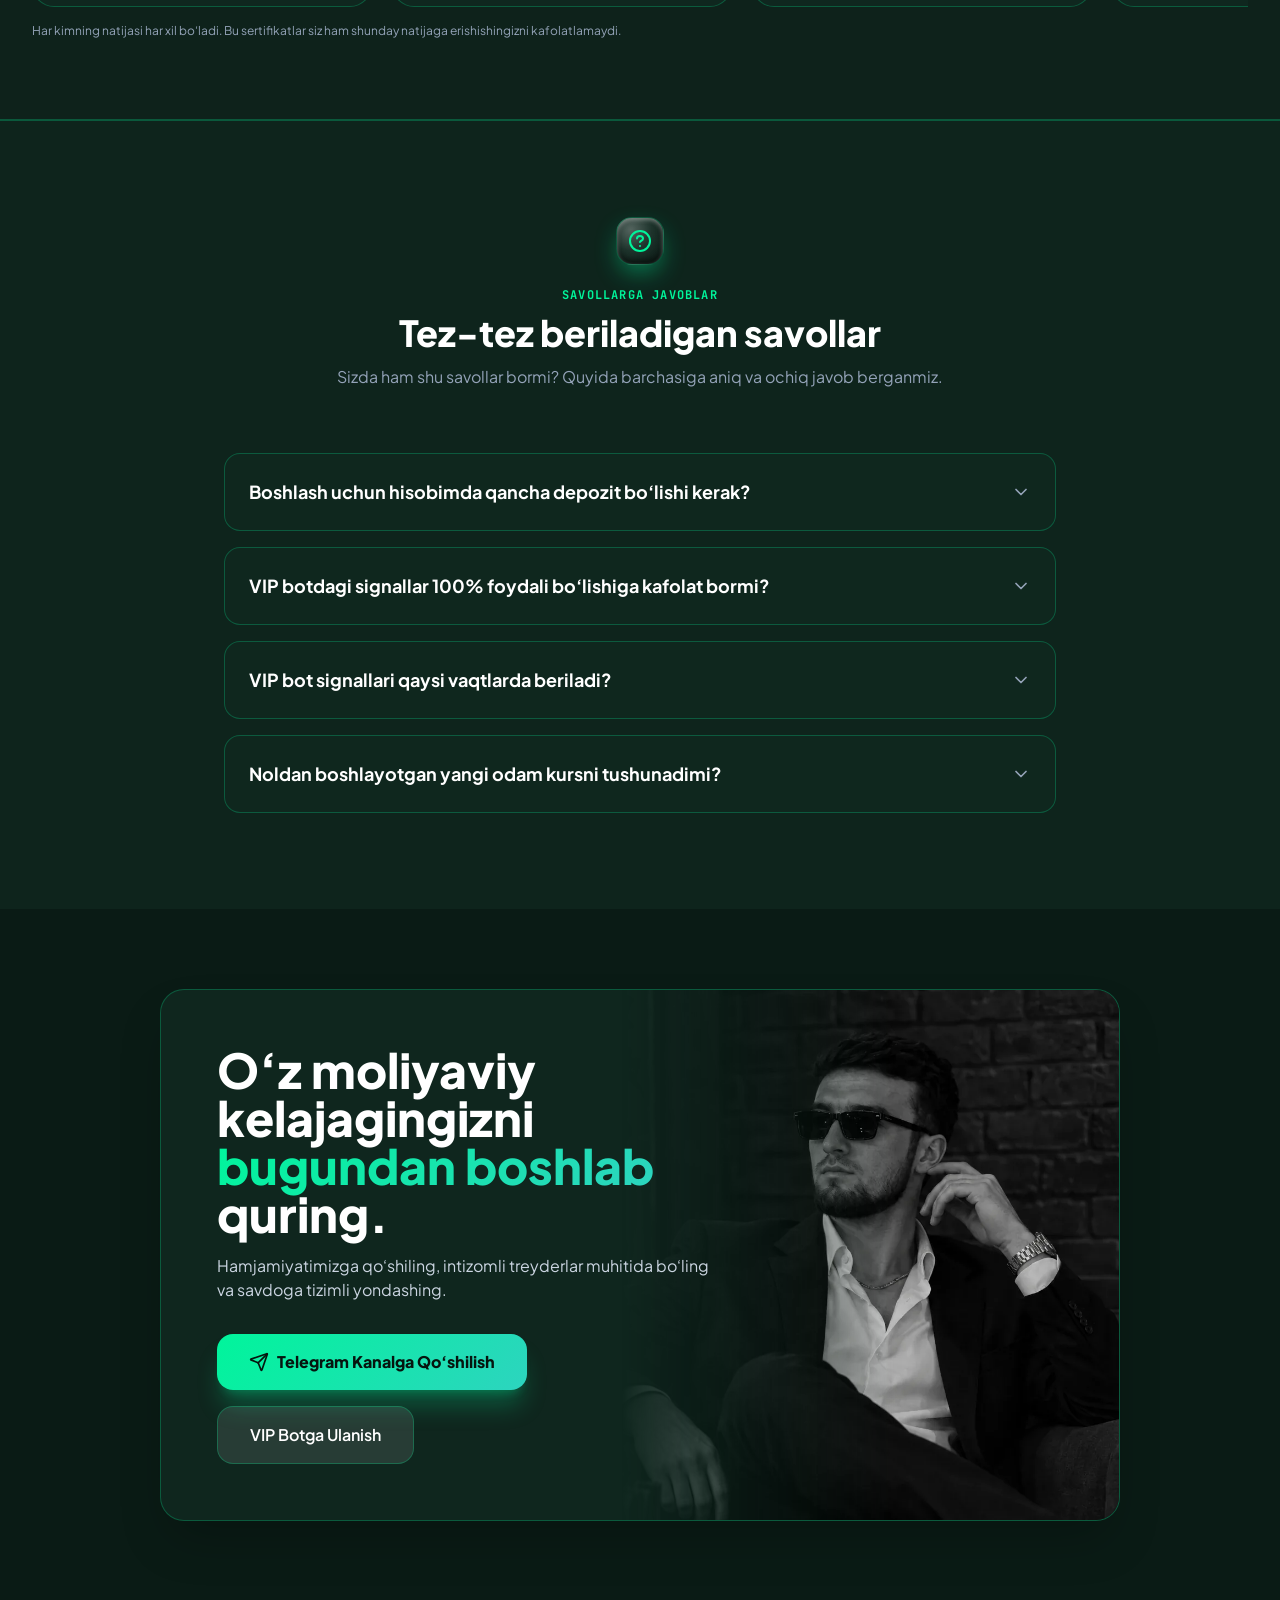
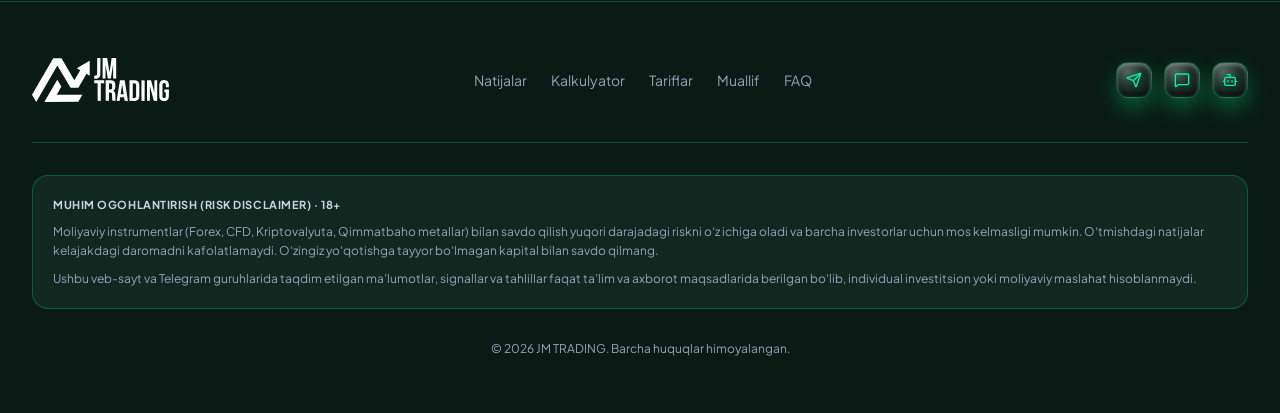
==== commit 0ce61fb8: "Signallarga Bitcoin qo'shildi: 4 ta juftlik Co-Authored-By: Claude Opus 5.5 <noreply@anthropic.com>" ====
--- a/index.html
+++ b/index.html
@@ -294,7 +294,7 @@
           <!-- Proof Metrics Strip with Live Animated Counters -->
           <div class="pt-6 border-t border-[var(--border-color)] grid grid-cols-3 gap-4 max-w-lg mx-auto lg:mx-0">
             <div>
-              <div class="text-xl sm:text-3xl font-extrabold font-mono whitespace-nowrap tracking-tight text-white">3</div>
+              <div class="text-xl sm:text-3xl font-extrabold font-mono whitespace-nowrap tracking-tight text-white">4</div>
               <div class="text-xs text-slate-400 mt-0.5" data-i18n="hero_stat_1">Savdo juftligi</div>
             </div>
             <div>
@@ -453,9 +453,9 @@
             <div class="w-14 h-14 rounded-2xl neon-3d-box text-[var(--accent-primary)] flex items-center justify-center mb-6">
               <svg class="icon w-7 h-7" aria-hidden="true"><use href="#i-target"/></svg>
             </div>
-            <div class="text-4xl font-extrabold font-mono text-[var(--accent-primary)]">3</div>
+            <div class="text-4xl font-extrabold font-mono text-[var(--accent-primary)]">4</div>
             <h3 class="text-lg font-bold text-white mt-2" data-i18n="stat_card2_title">Aniq juftliklar</h3>
-            <p class="text-slate-400 text-sm mt-2 leading-relaxed" data-i18n="stat_card2_desc">XAU/USD, EUR/USD va GBP/USD. Hamma narsani emas, shu uchtasini chuqur kuzatamiz. Har bir signal aniq SMC setap asosida beriladi.</p>
+            <p class="text-slate-400 text-sm mt-2 leading-relaxed" data-i18n="stat_card2_desc">XAU/USD (oltin), EUR/USD, GBP/USD va BTC/USD (Bitcoin). Hamma narsani emas, shu to‘rttasini chuqur kuzatamiz. Har bir signal aniq SMC setap asosida beriladi.</p>
           </div>
           <div class="mt-6 pt-4 border-t border-[var(--border-color)] text-xs font-mono text-[var(--accent-primary)] flex items-center gap-1.5">
             <svg class="icon w-4 h-4" aria-hidden="true"><use href="#i-check"/></svg>
@@ -776,7 +776,7 @@
             <div class="mt-8 space-y-3.5 pt-6 border-t border-[var(--border-color)]">
               <div class="flex items-start gap-3 text-sm text-slate-300">
                 <svg class="icon w-5 h-5 text-[var(--accent-primary)] shrink-0 mt-0.5" aria-hidden="true"><use href="#i-check"/></svg>
-                <span data-i18n="bot_feat_1"><strong>3 ta juftlik:</strong> XAU/USD (oltin), EUR/USD va GBP/USD. Signal setap paydo bo‘lganda, dushanbadan jumagacha keladi.</span>
+                <span data-i18n="bot_feat_1"><strong>4 ta juftlik:</strong> XAU/USD (oltin), EUR/USD, GBP/USD va BTC/USD (Bitcoin). Oltin va valyuta dushanba–juma, Bitcoin esa dam olish kunlari ham.</span>
               </div>
               <div class="flex items-start gap-3 text-sm text-slate-300">
                 <svg class="icon w-5 h-5 text-[var(--accent-primary)] shrink-0 mt-0.5" aria-hidden="true"><use href="#i-check"/></svg>
@@ -1154,7 +1154,7 @@
             <span data-i18n="faq_q3">VIP bot signallari qaysi vaqtlarda beriladi?</span>
             <svg class="icon w-5 h-5 faq-icon text-slate-400" aria-hidden="true"><use href="#i-chevron-down"/></svg>
           </button>
-          <div class="faq-a"><div><p class="px-6 pb-6 text-slate-300 text-sm leading-relaxed" data-i18n="faq_a3">Signal bozor ochiq paytda (dushanba–juma), setap paydo bo‘lganda keladi. Aniq soat yoki kunlik son va’da qilinmaydi: setap bo‘lmasa, signal ham bo‘lmaydi. Dam olish kunlari bozor yopiq.</p></div></div>
+          <div class="faq-a"><div><p class="px-6 pb-6 text-slate-300 text-sm leading-relaxed" data-i18n="faq_a3">Signal setap paydo bo‘lib, narx 1-kirishga yaqinlashganda keladi. Oltin va valyuta juftliklari dushanba–juma, Bitcoin esa dam olish kunlari ham (24/7). Aniq soat yoki kunlik son va’da qilinmaydi: setap bo‘lmasa, signal ham bo‘lmaydi.</p></div></div>
         </div>
 
         <!-- FAQ 4 -->
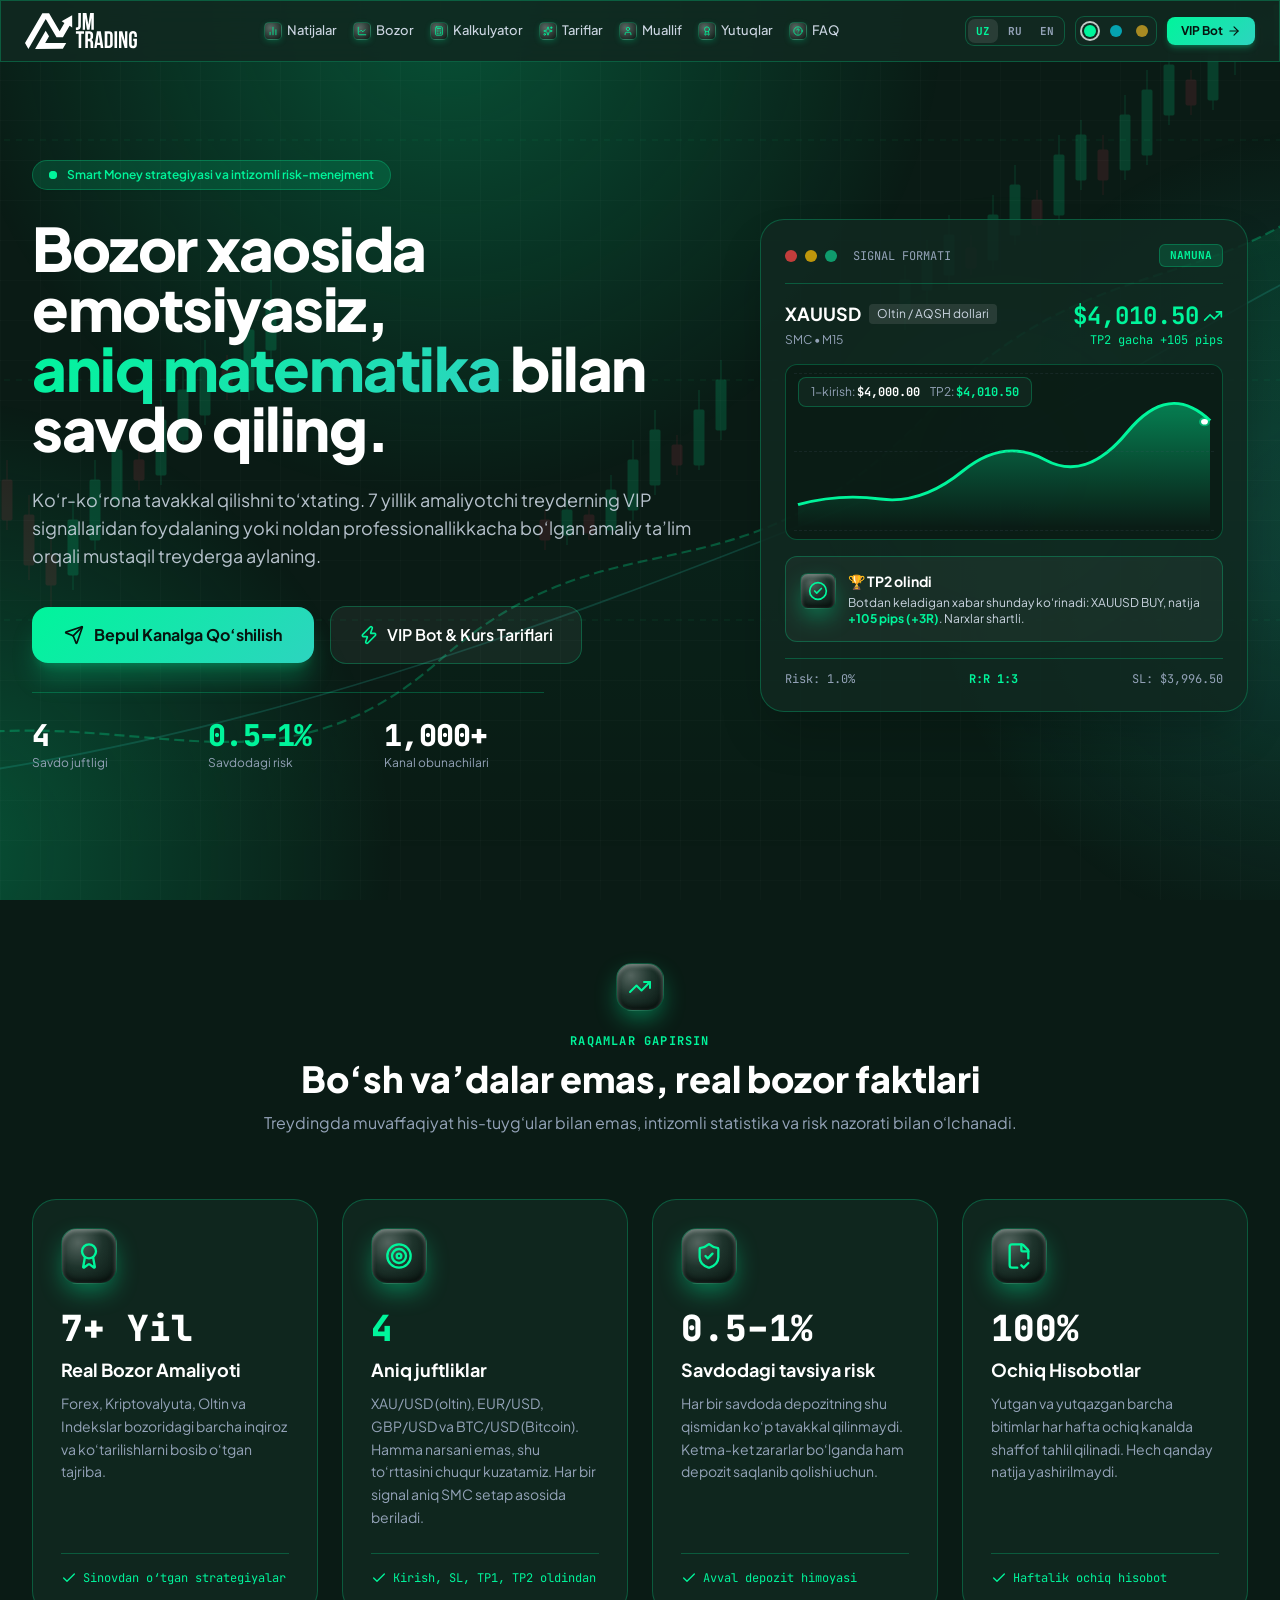
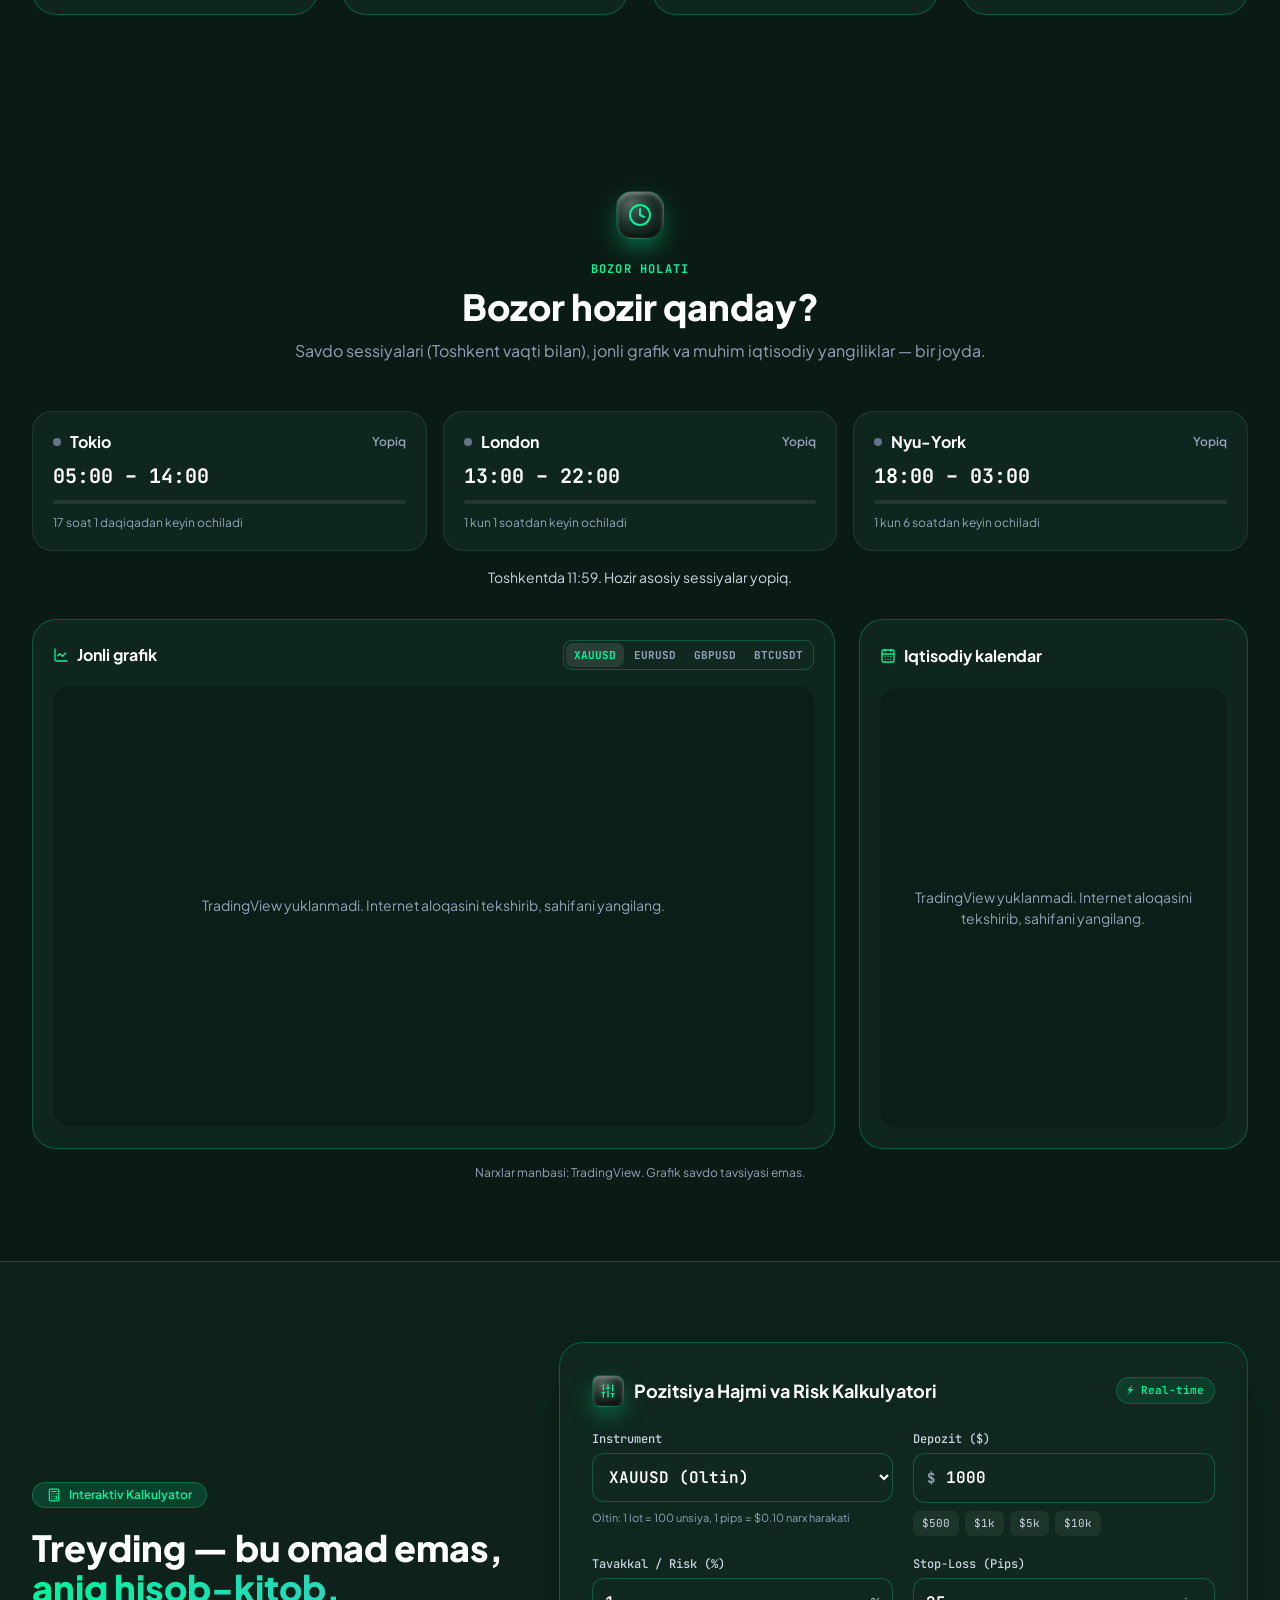
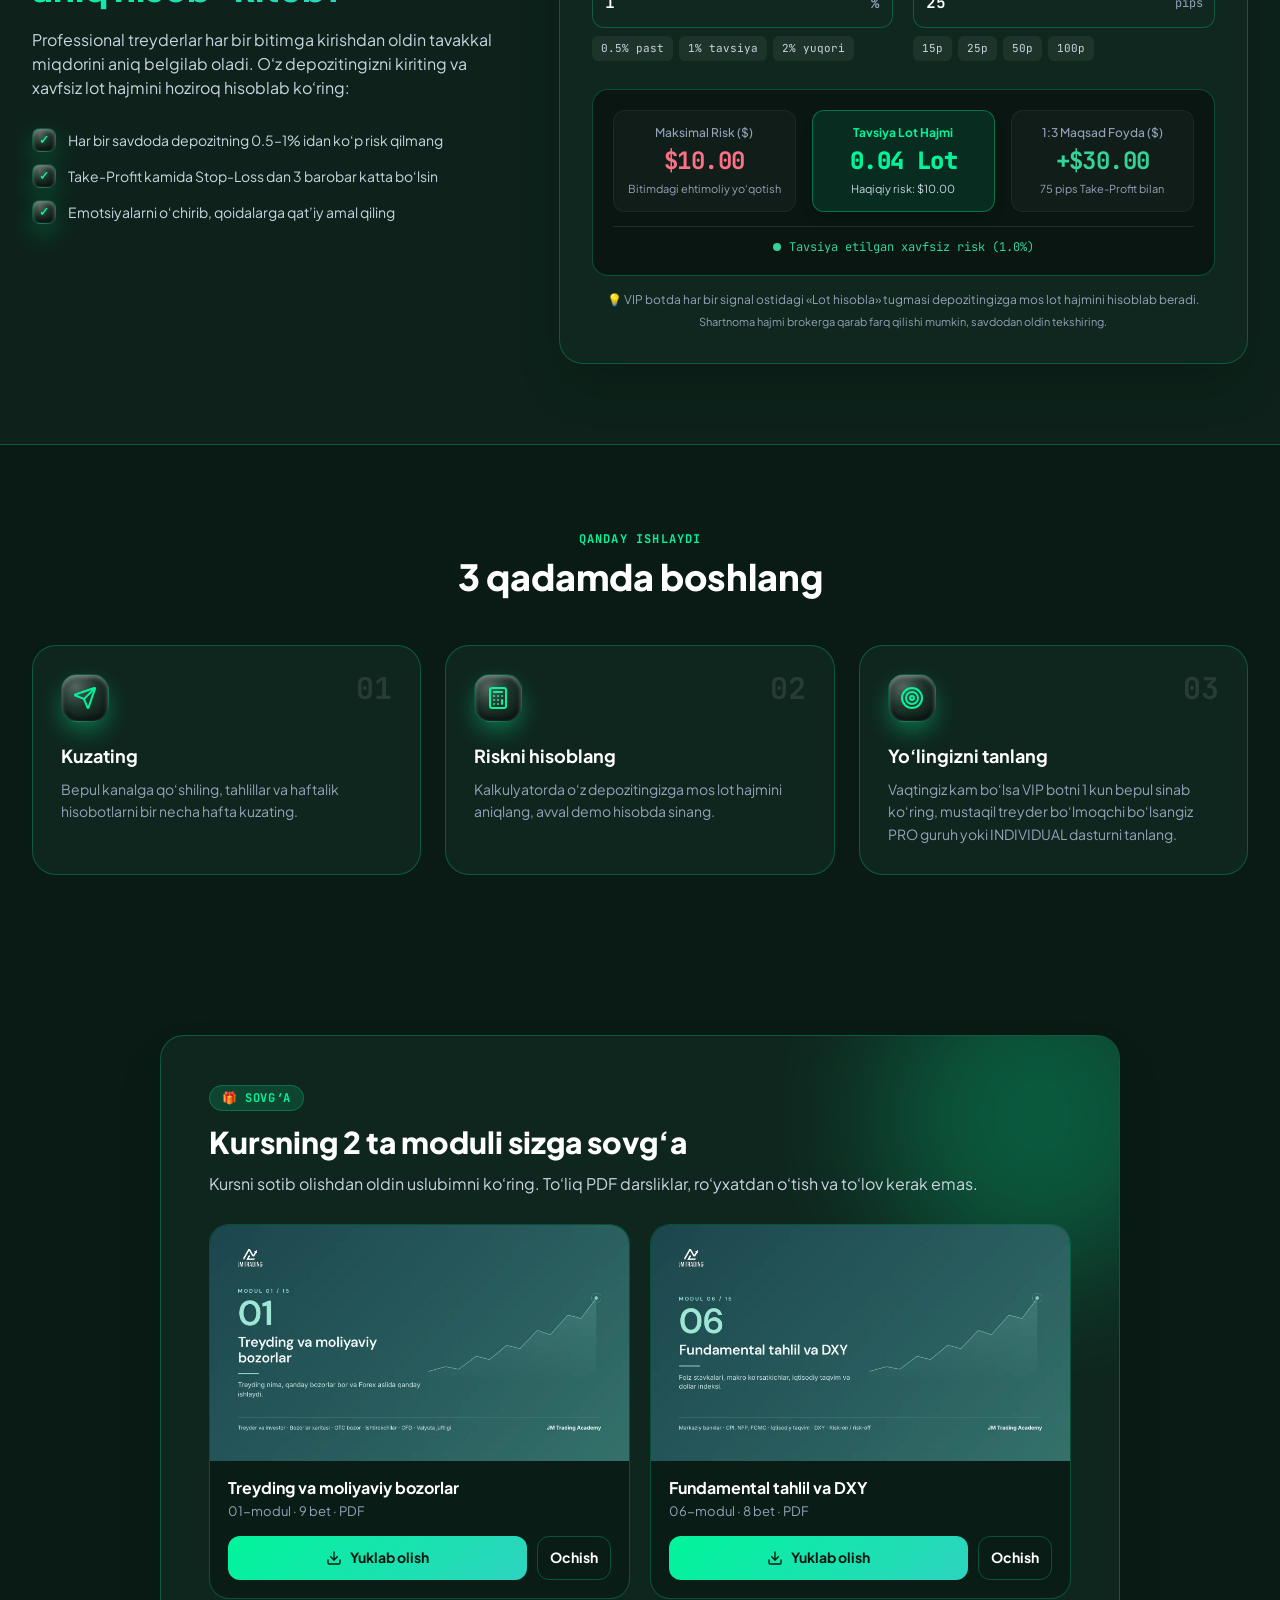
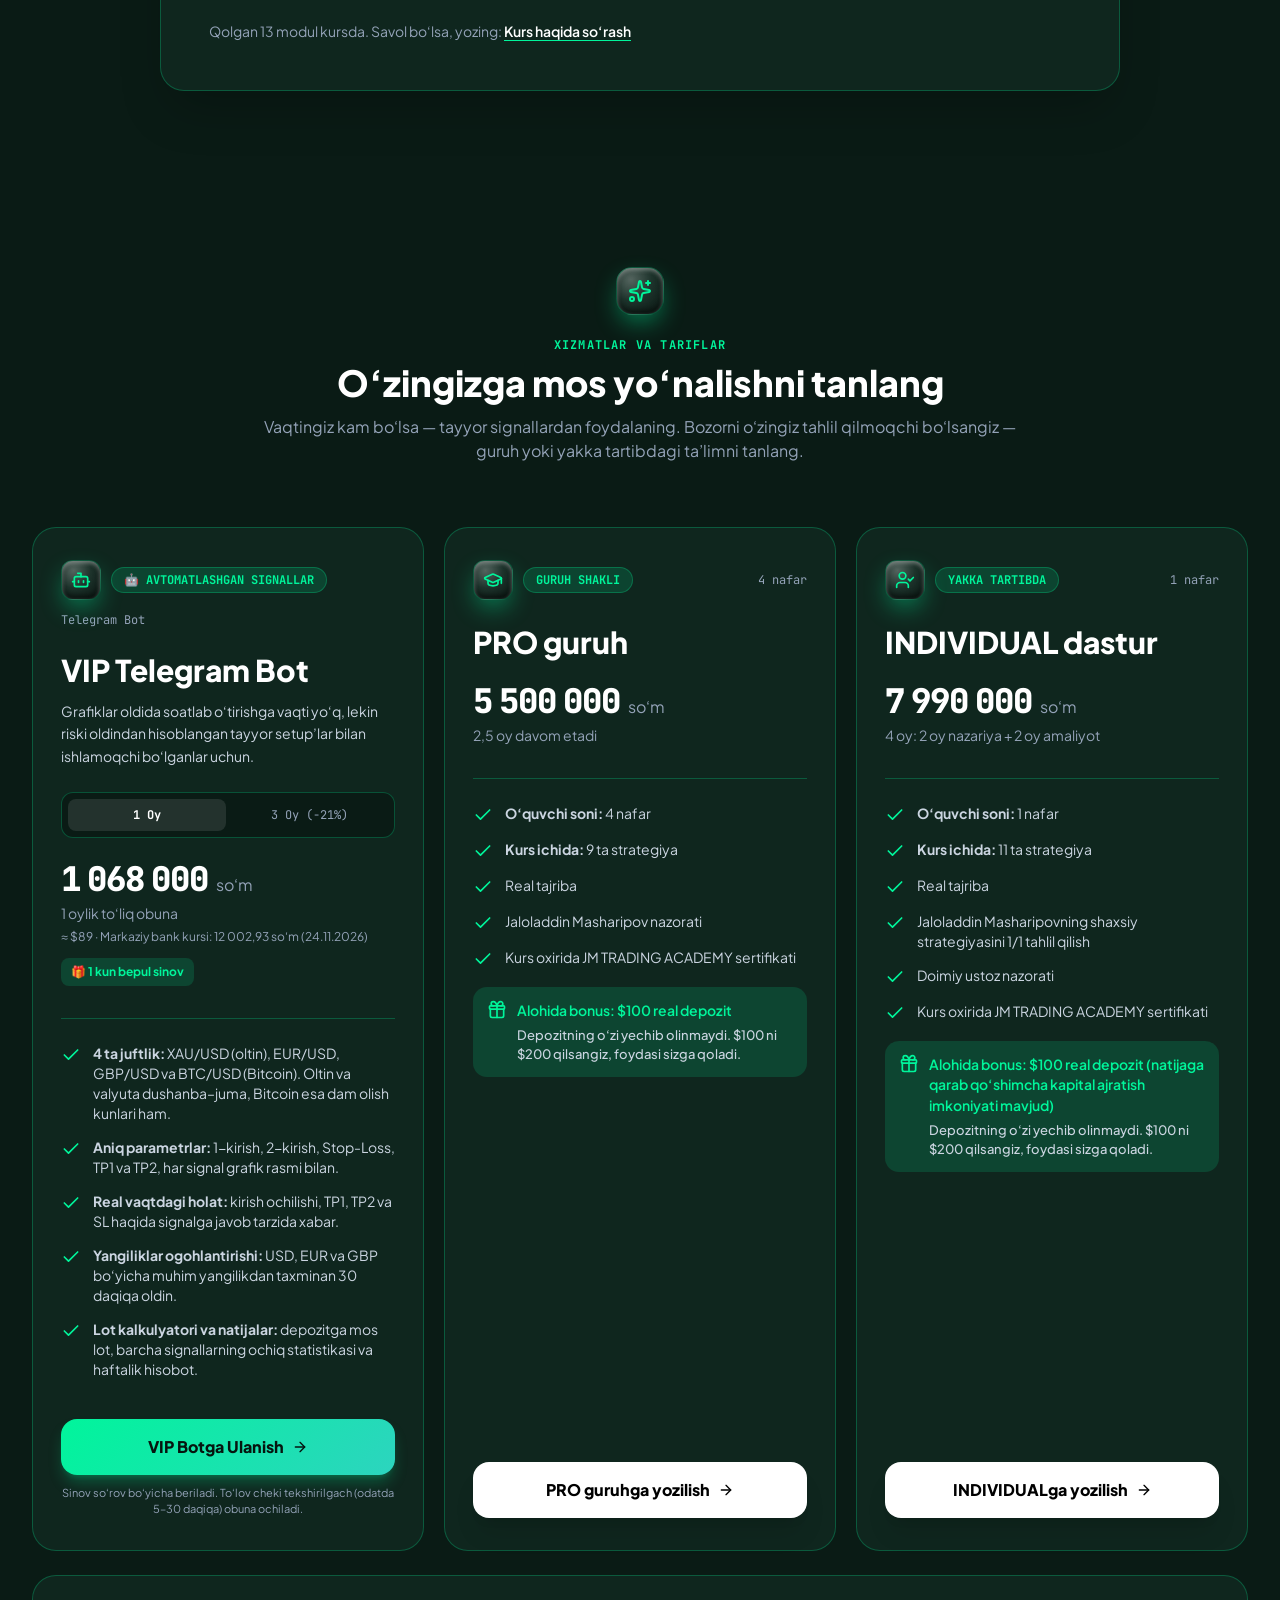
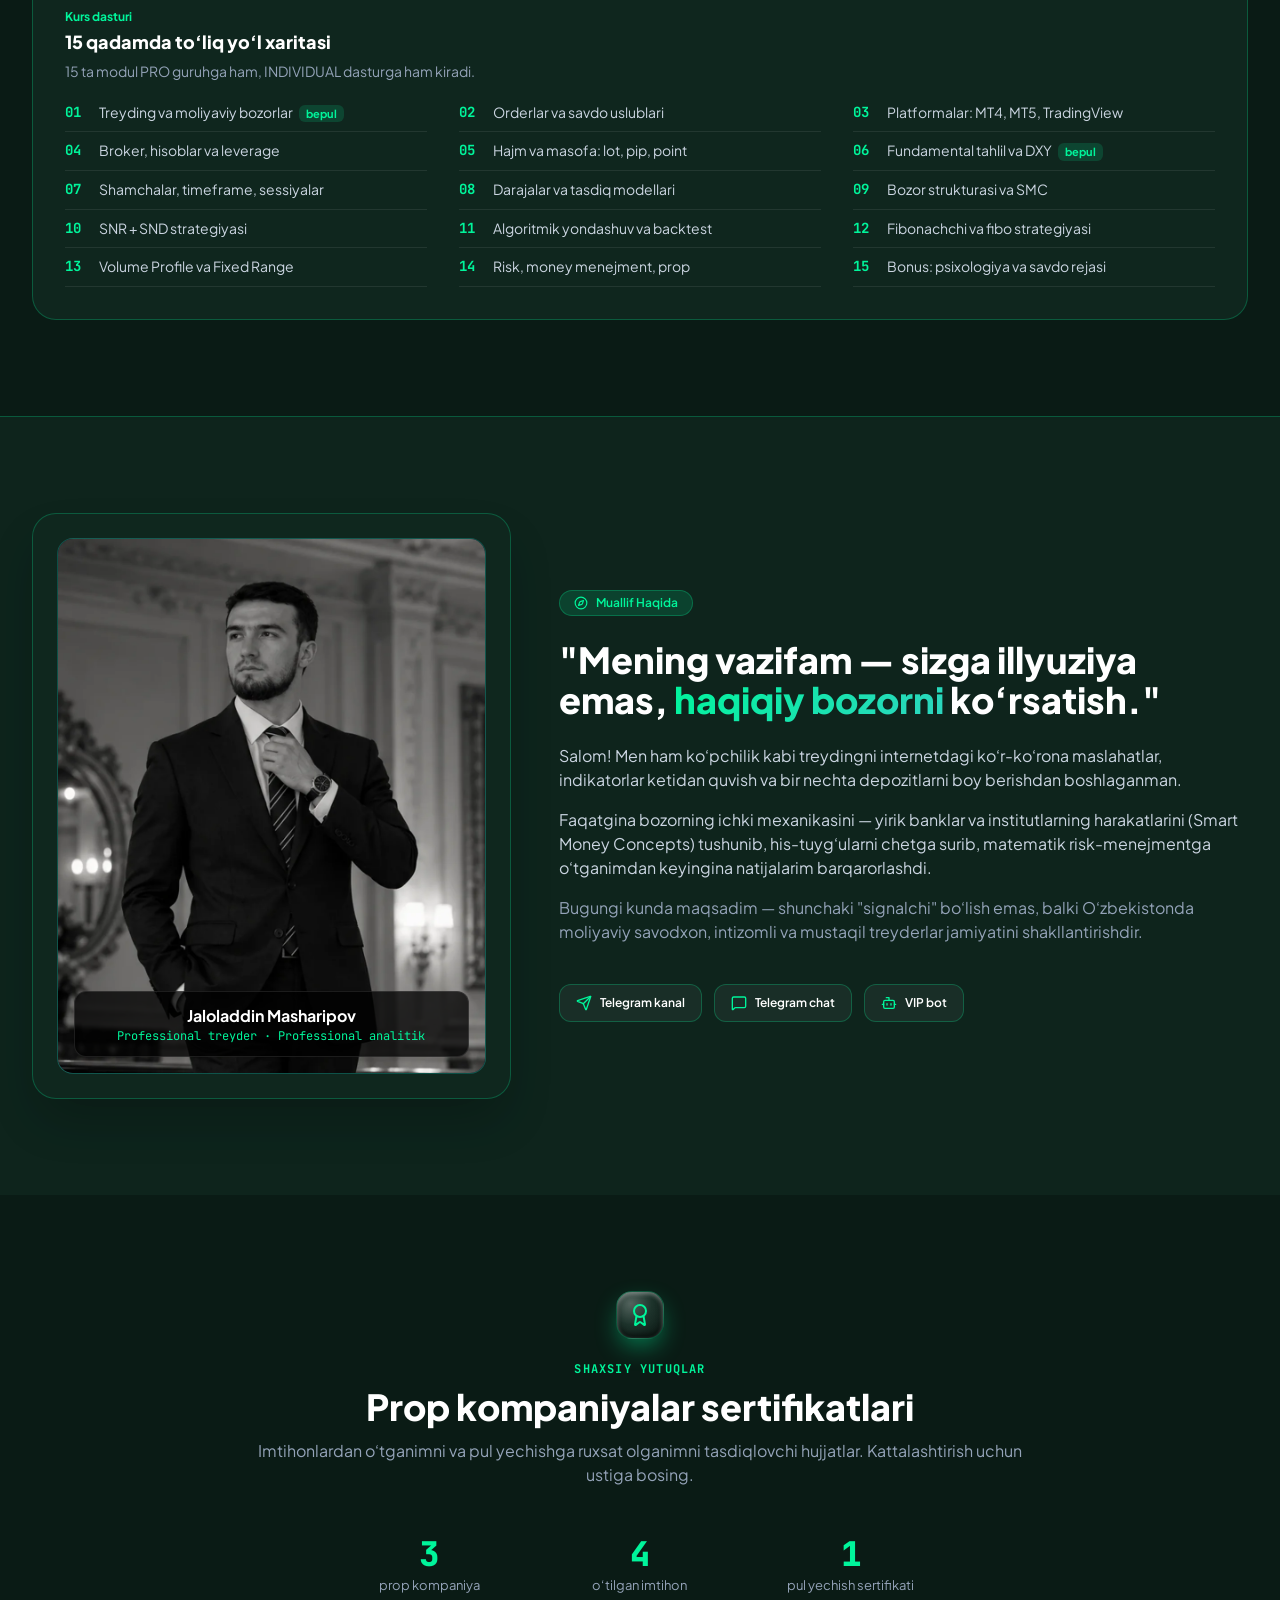
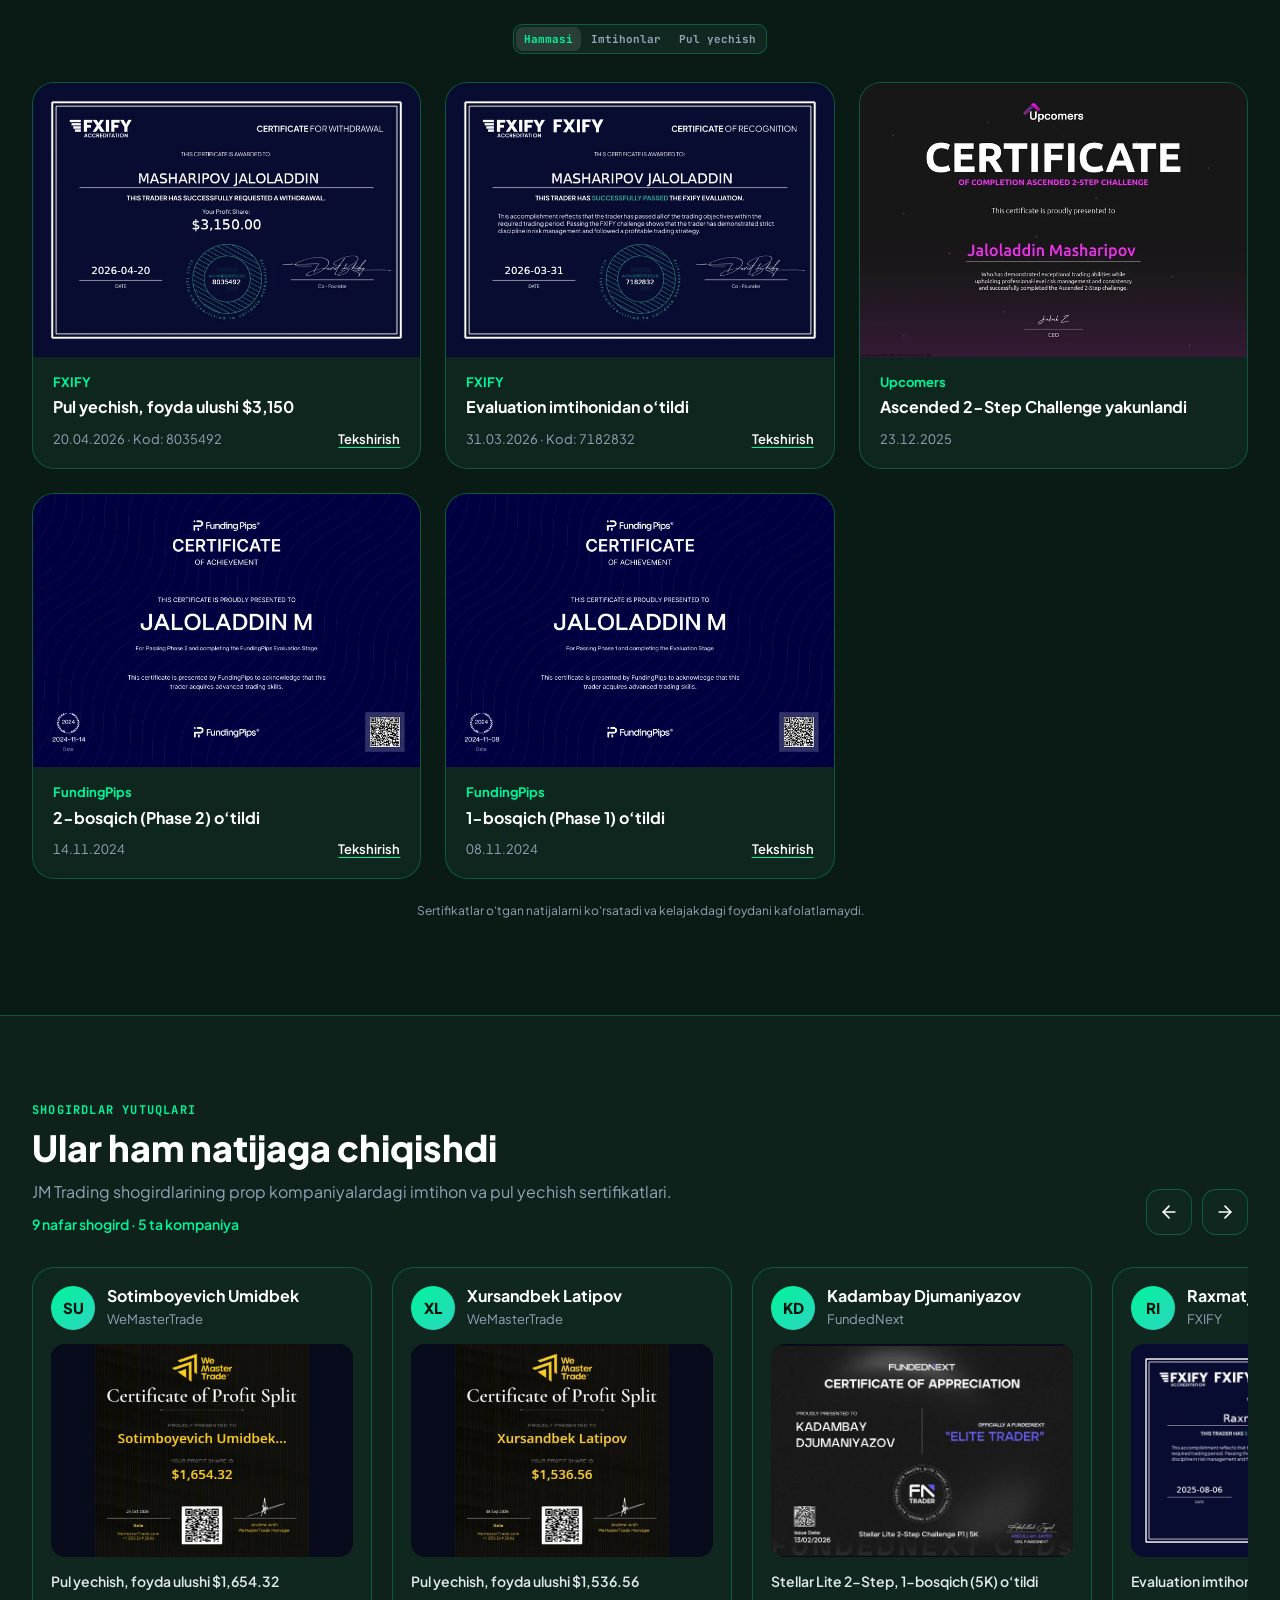
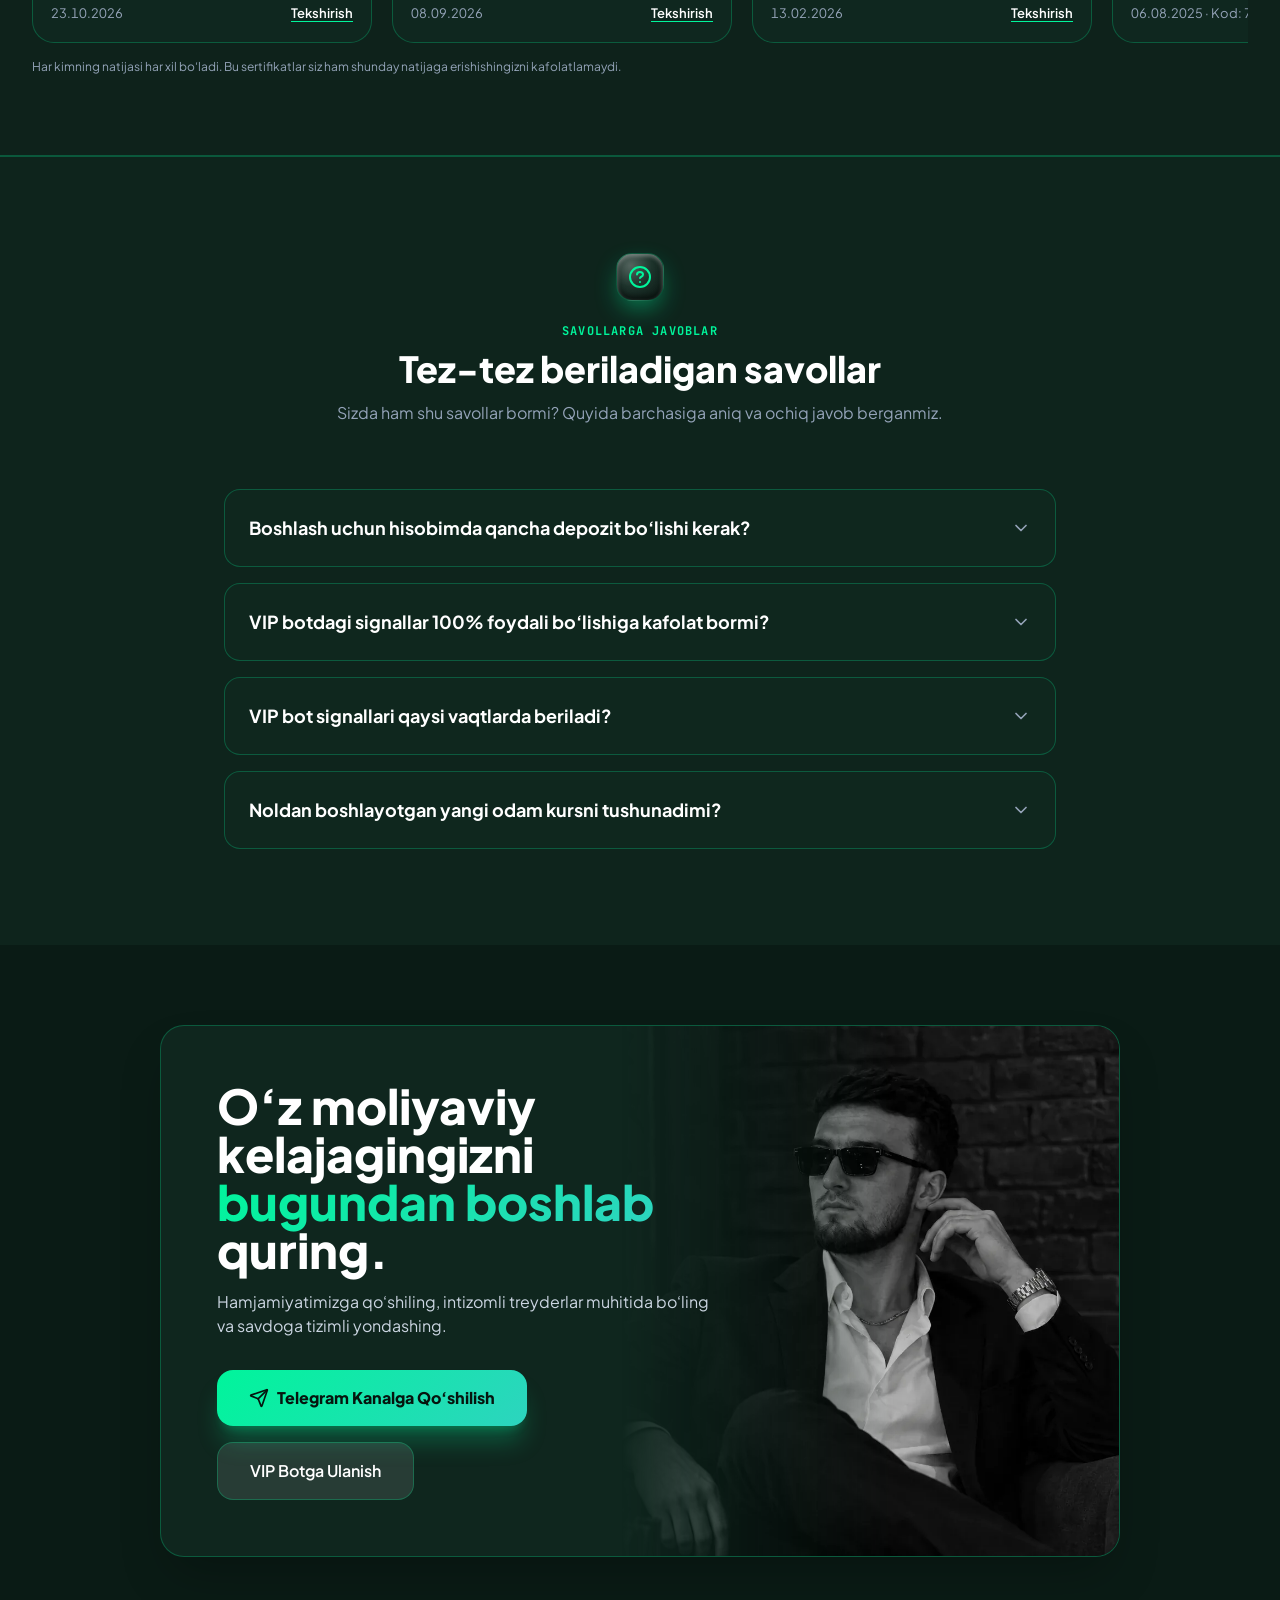
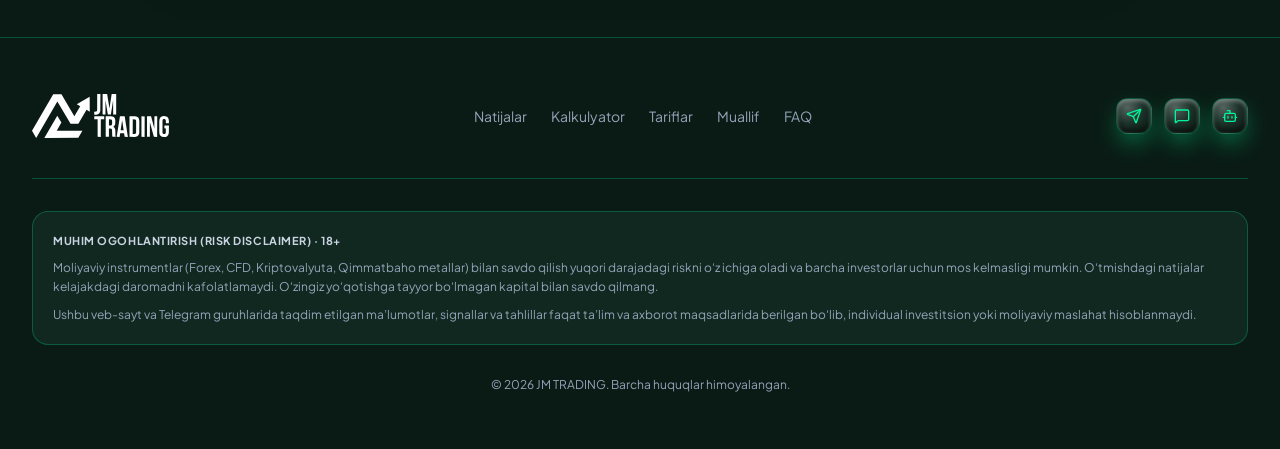
==== commit 97e788ca: "VIP bot narxi so'mda (Markaziy bank kursi) Co-Authored-By: Claude Opus 5.5 <noreply@anthropic.com>" ====
--- a/index.html
+++ b/index.html
@@ -766,10 +766,9 @@
             </div>
 
             <!-- Selected Price Display -->
-            <div class="mt-6 flex items-baseline gap-2">
-              <span id="botPriceDisplay" class="text-4xl sm:text-5xl font-extrabold font-mono text-white">$89</span>
-              <span id="botPeriodDisplay" class="text-sm text-slate-400" data-i18n="bot_period_m1">/ 1 oylik to‘liq obuna</span>
-            </div>
+            <div class="uzs-price"><b id="botPriceDisplay">1&nbsp;068&nbsp;000</b> <span data-i18n="uzs">so‘m</span></div>
+            <div class="uzs-dur" id="botPeriodDisplay" data-i18n="bot_period_m1">1 oylik to‘liq obuna</div>
+            <div class="uzs-rate" id="botRate">≈ $89 · Markaziy bank kursi: 12&nbsp;002,93 so‘m (24.11.2026)</div>
             <div class="mt-3"><span class="trial-badge" data-i18n="bot_trial">🎁 1 kun bepul sinov</span></div>
 
             <!-- Features List -->
--- a/assets/css/style.css
+++ b/assets/css/style.css
@@ -282,6 +282,7 @@
 .offer { padding: 28px 24px; min-width: 0; }
 .uzs-price { margin-top: 22px; display: flex; flex-wrap: wrap; align-items: baseline; gap: 4px 8px; color: #94a3b8; font-size: 16px; }
 .uzs-price b { font: 800 34px/1.1 "JetBrains Mono", monospace; letter-spacing: -0.03em; word-spacing: -0.35em; color: #fff; white-space: nowrap; }
+.uzs-rate { margin-top: 4px; font-size: 12px; line-height: 1.45; color: #94a3b8; }
 .uzs-dur { margin-top: 6px; font-size: 14px; color: #94a3b8; }
 .offer-bonus { display: flex; gap: 10px; margin-top: 18px; padding: 13px 14px; border-radius: 14px; background: var(--badge-bg); color: var(--badge-text); font-size: 14px; font-weight: 600; line-height: 1.45; }
 .offer-bonus small { display: block; margin-top: 6px; font-size: 13px; font-weight: 500; color: #cbd5e1; }
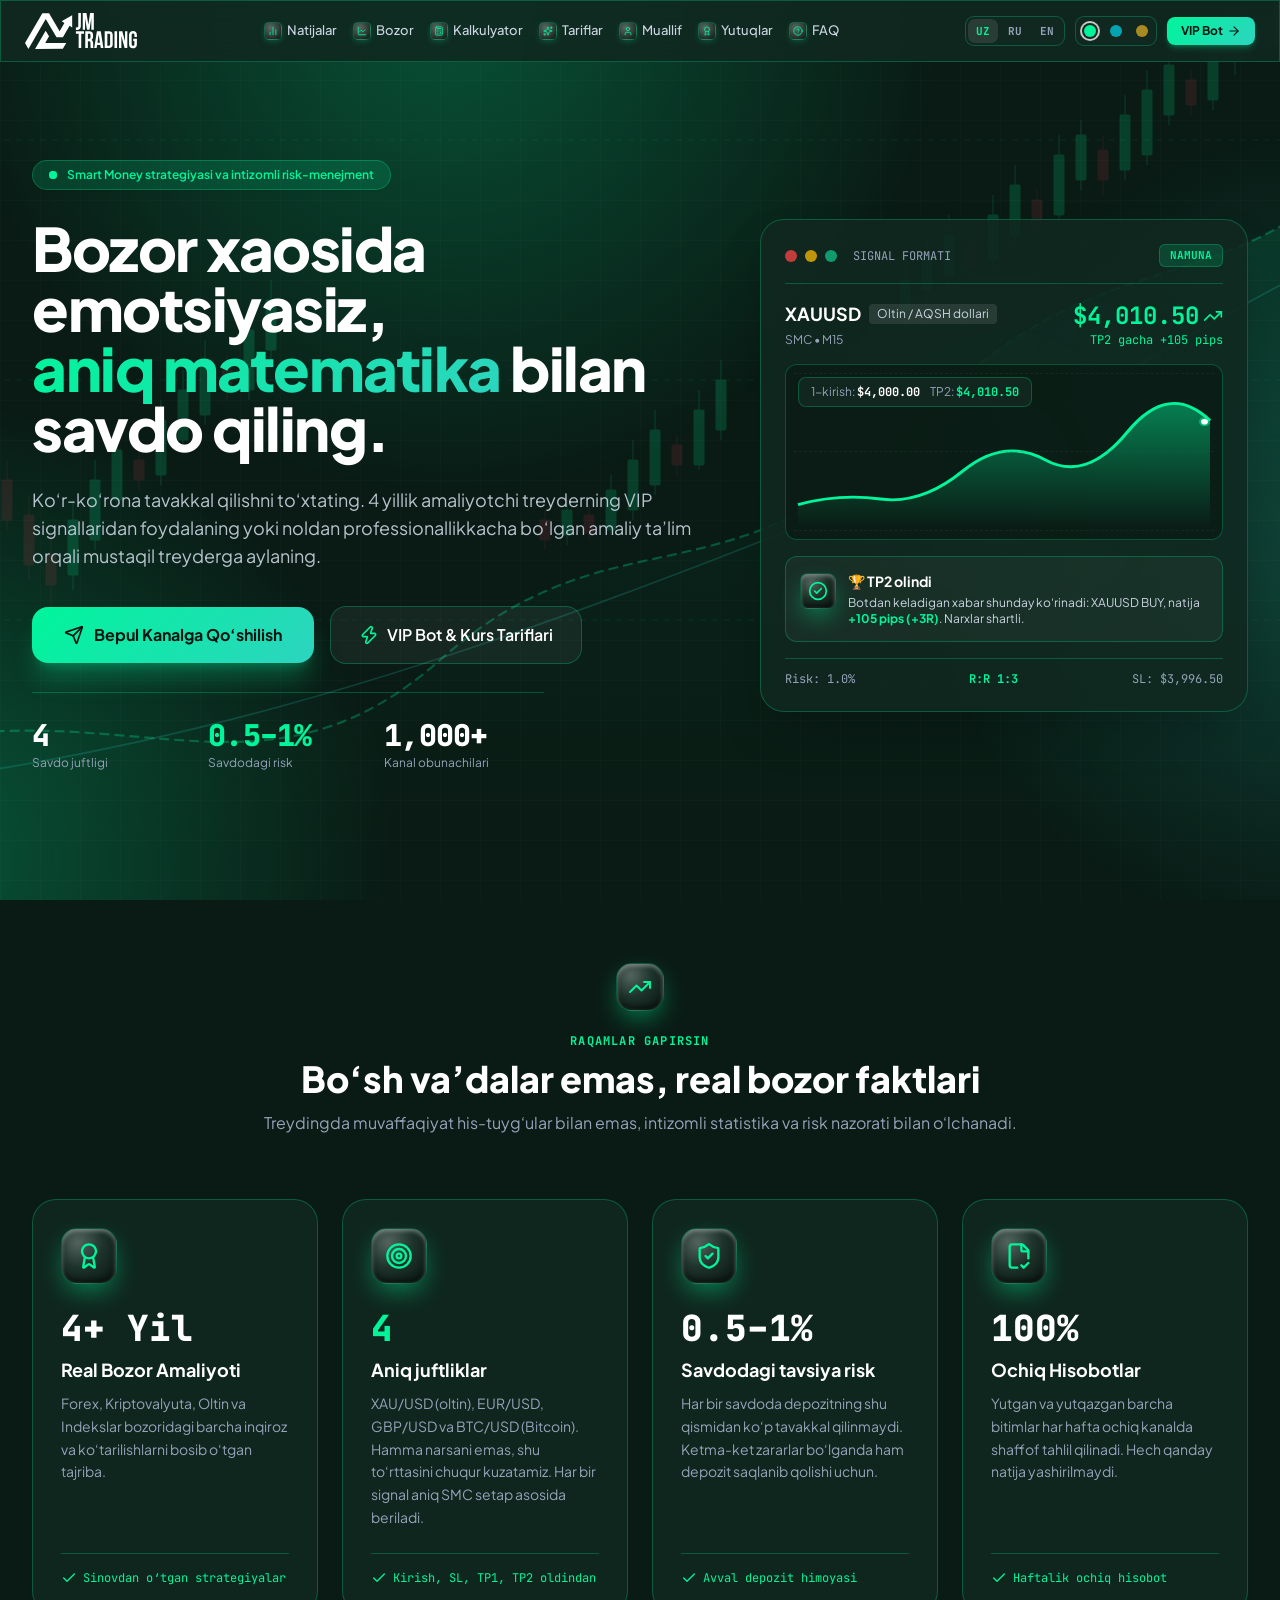
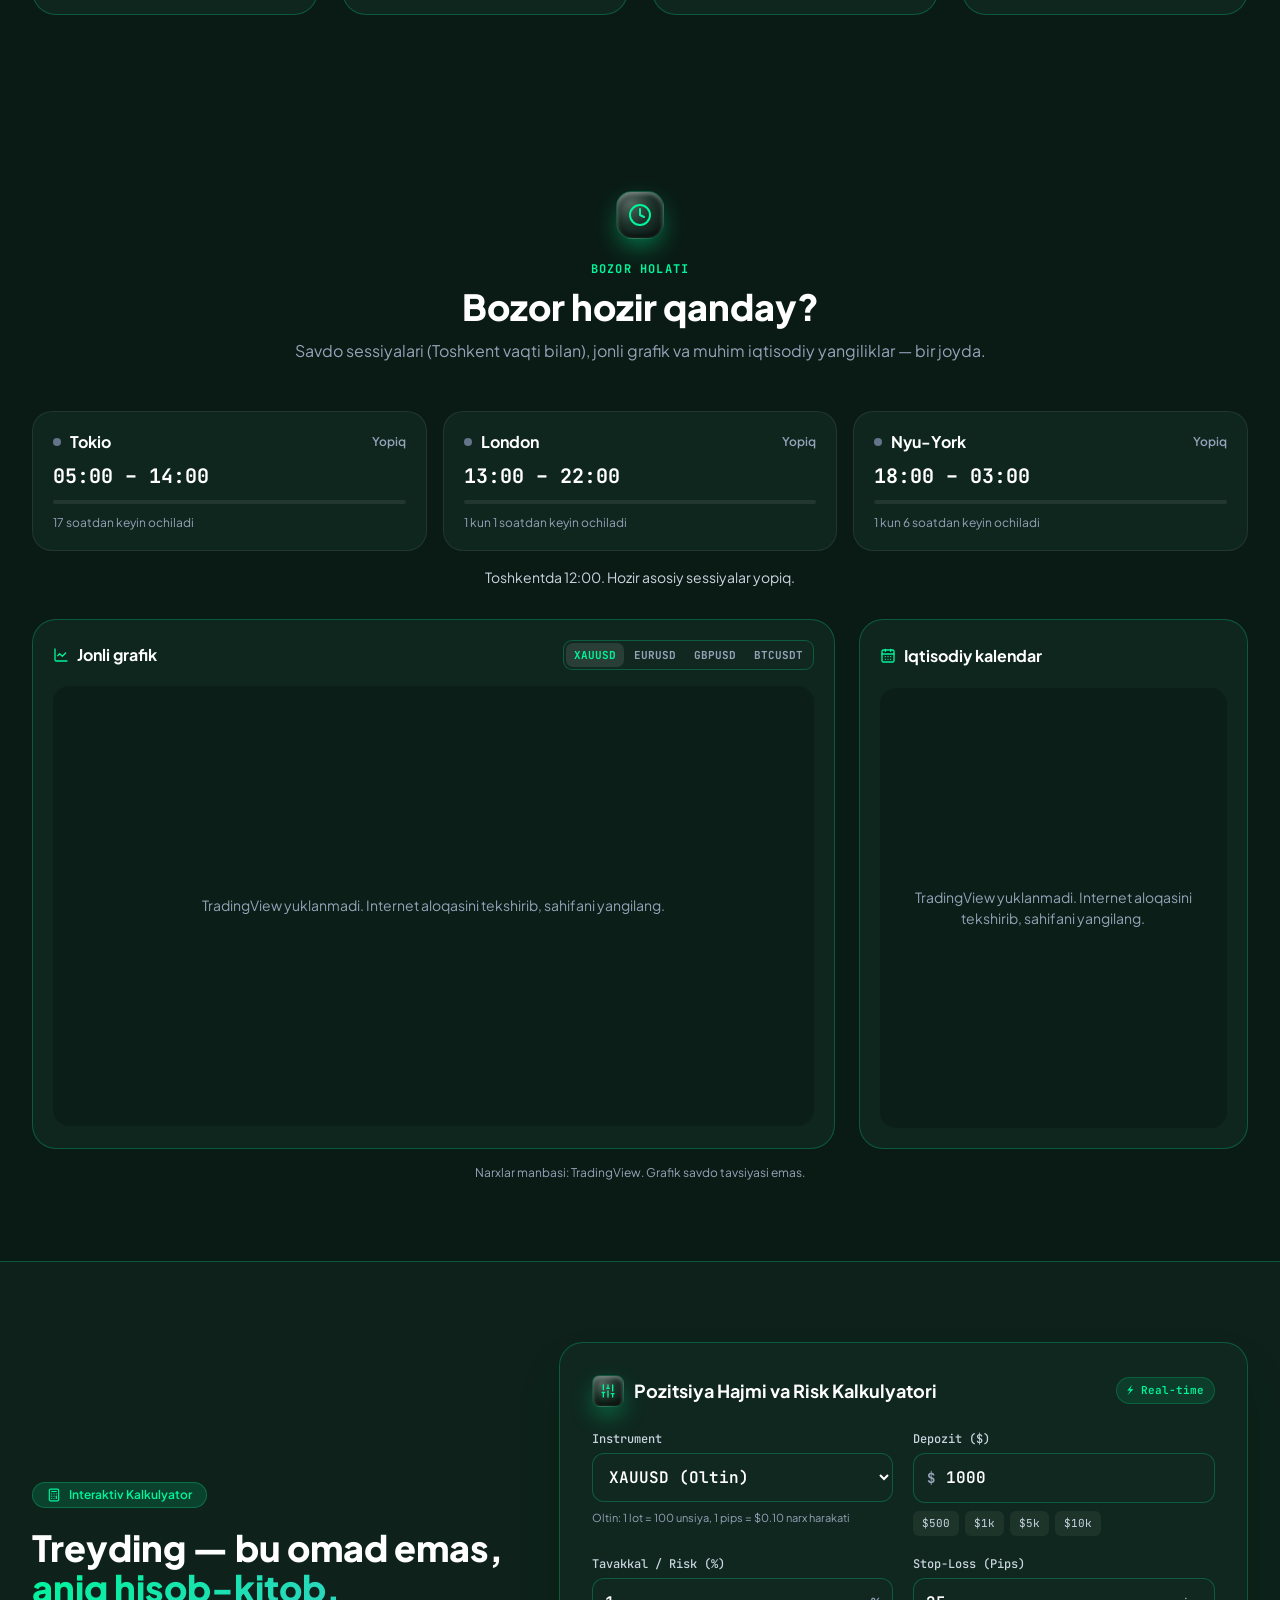
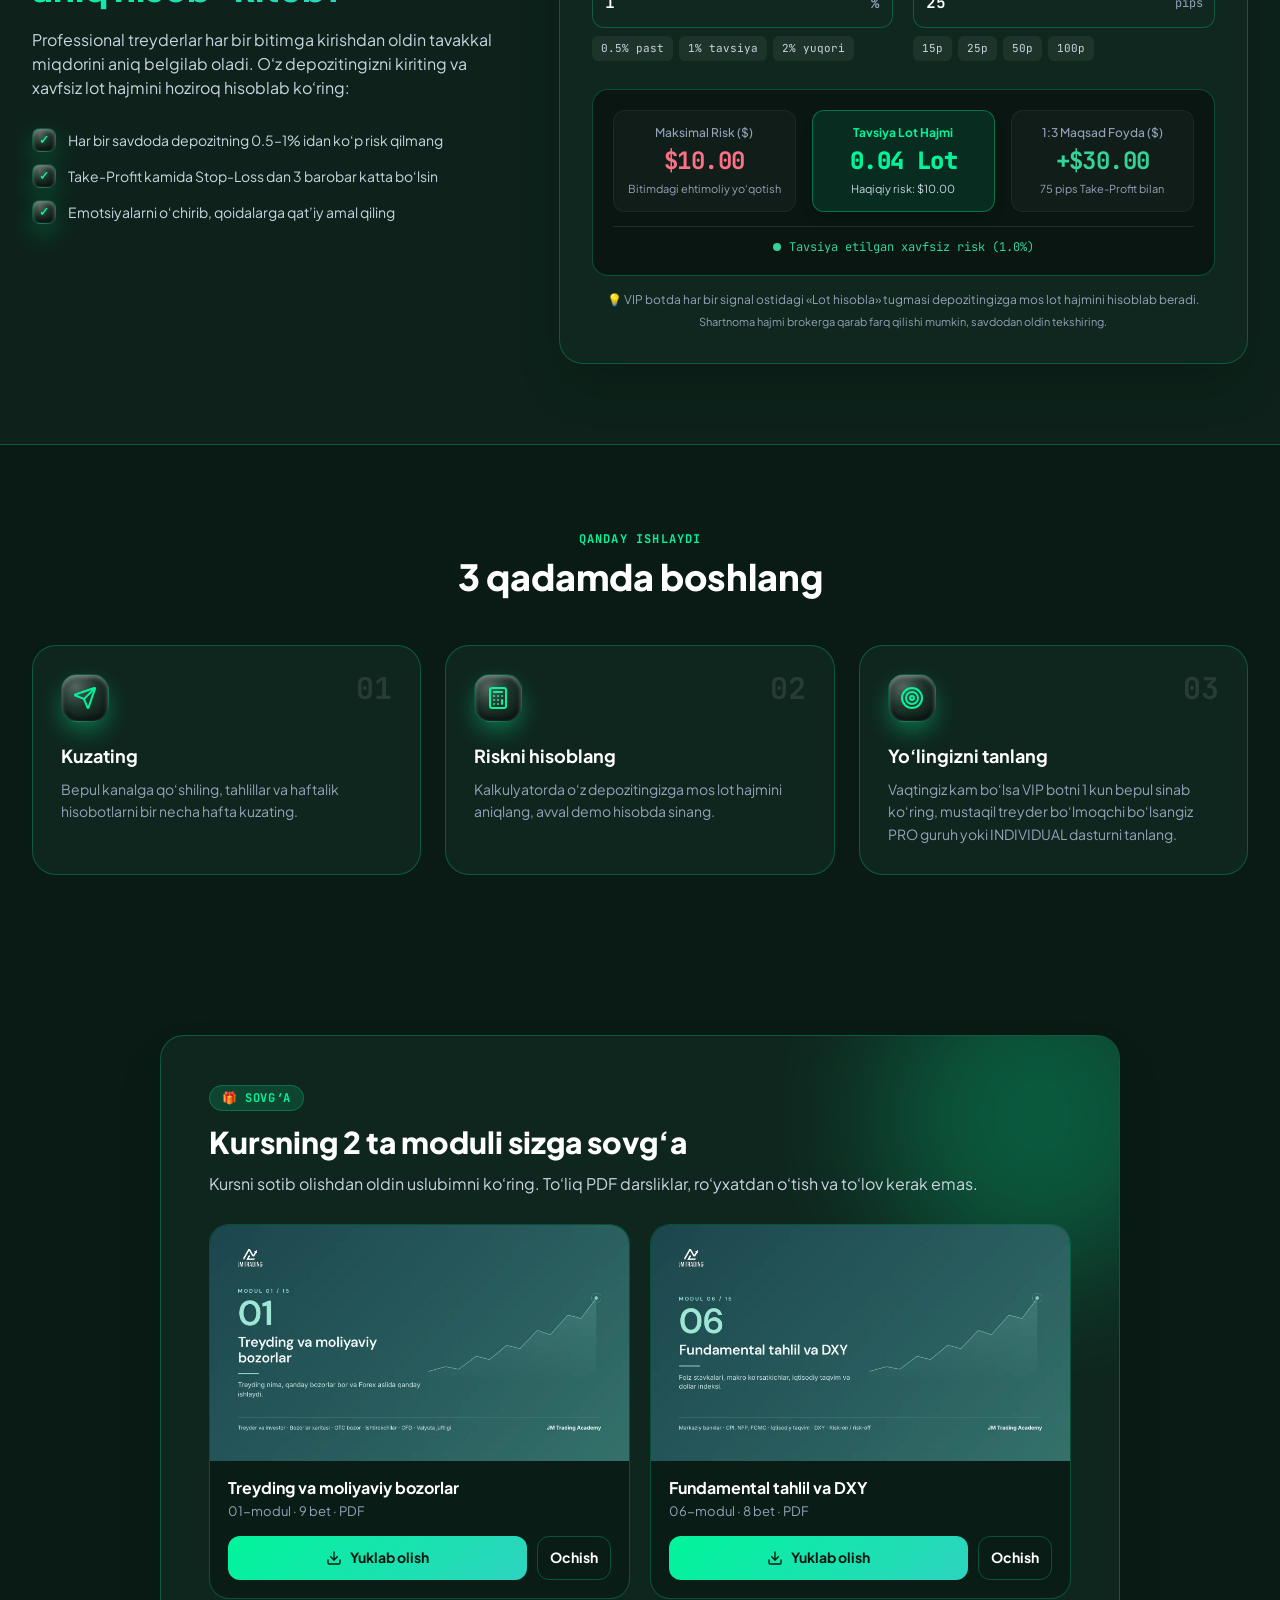
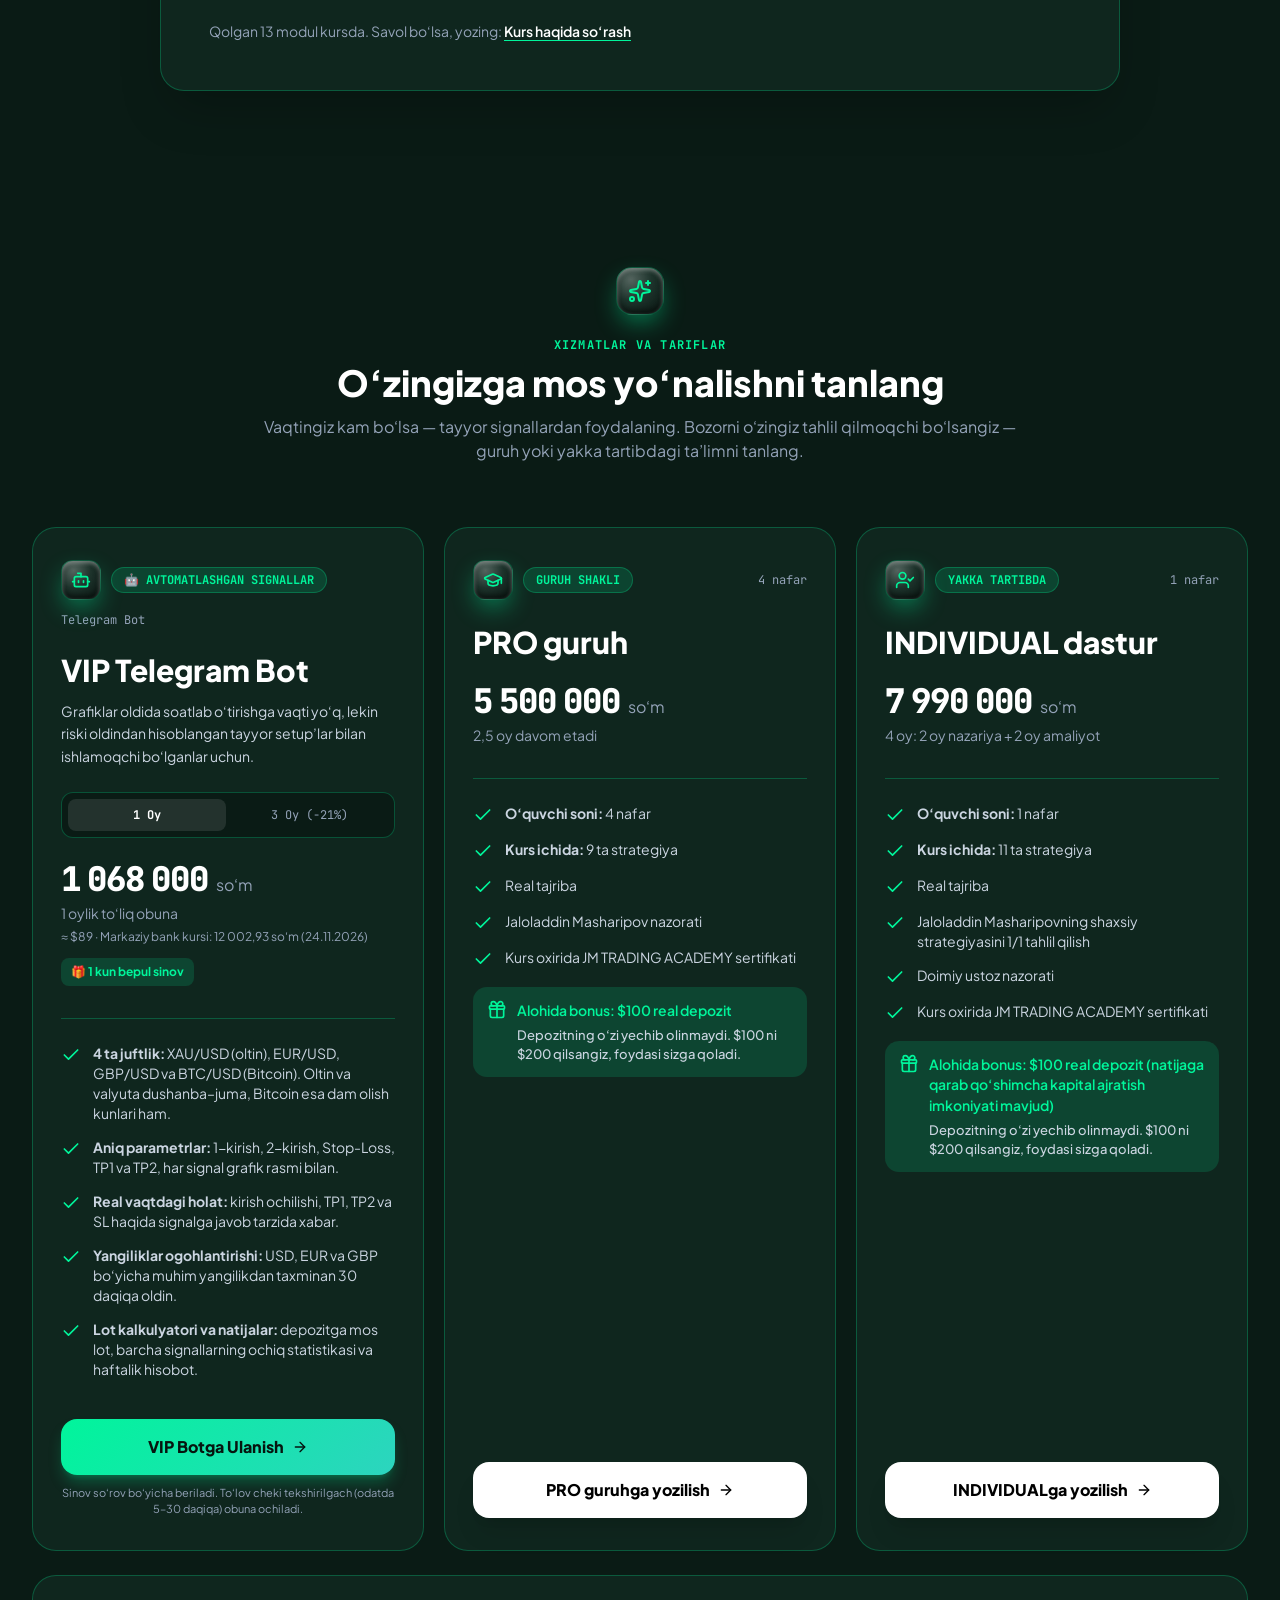
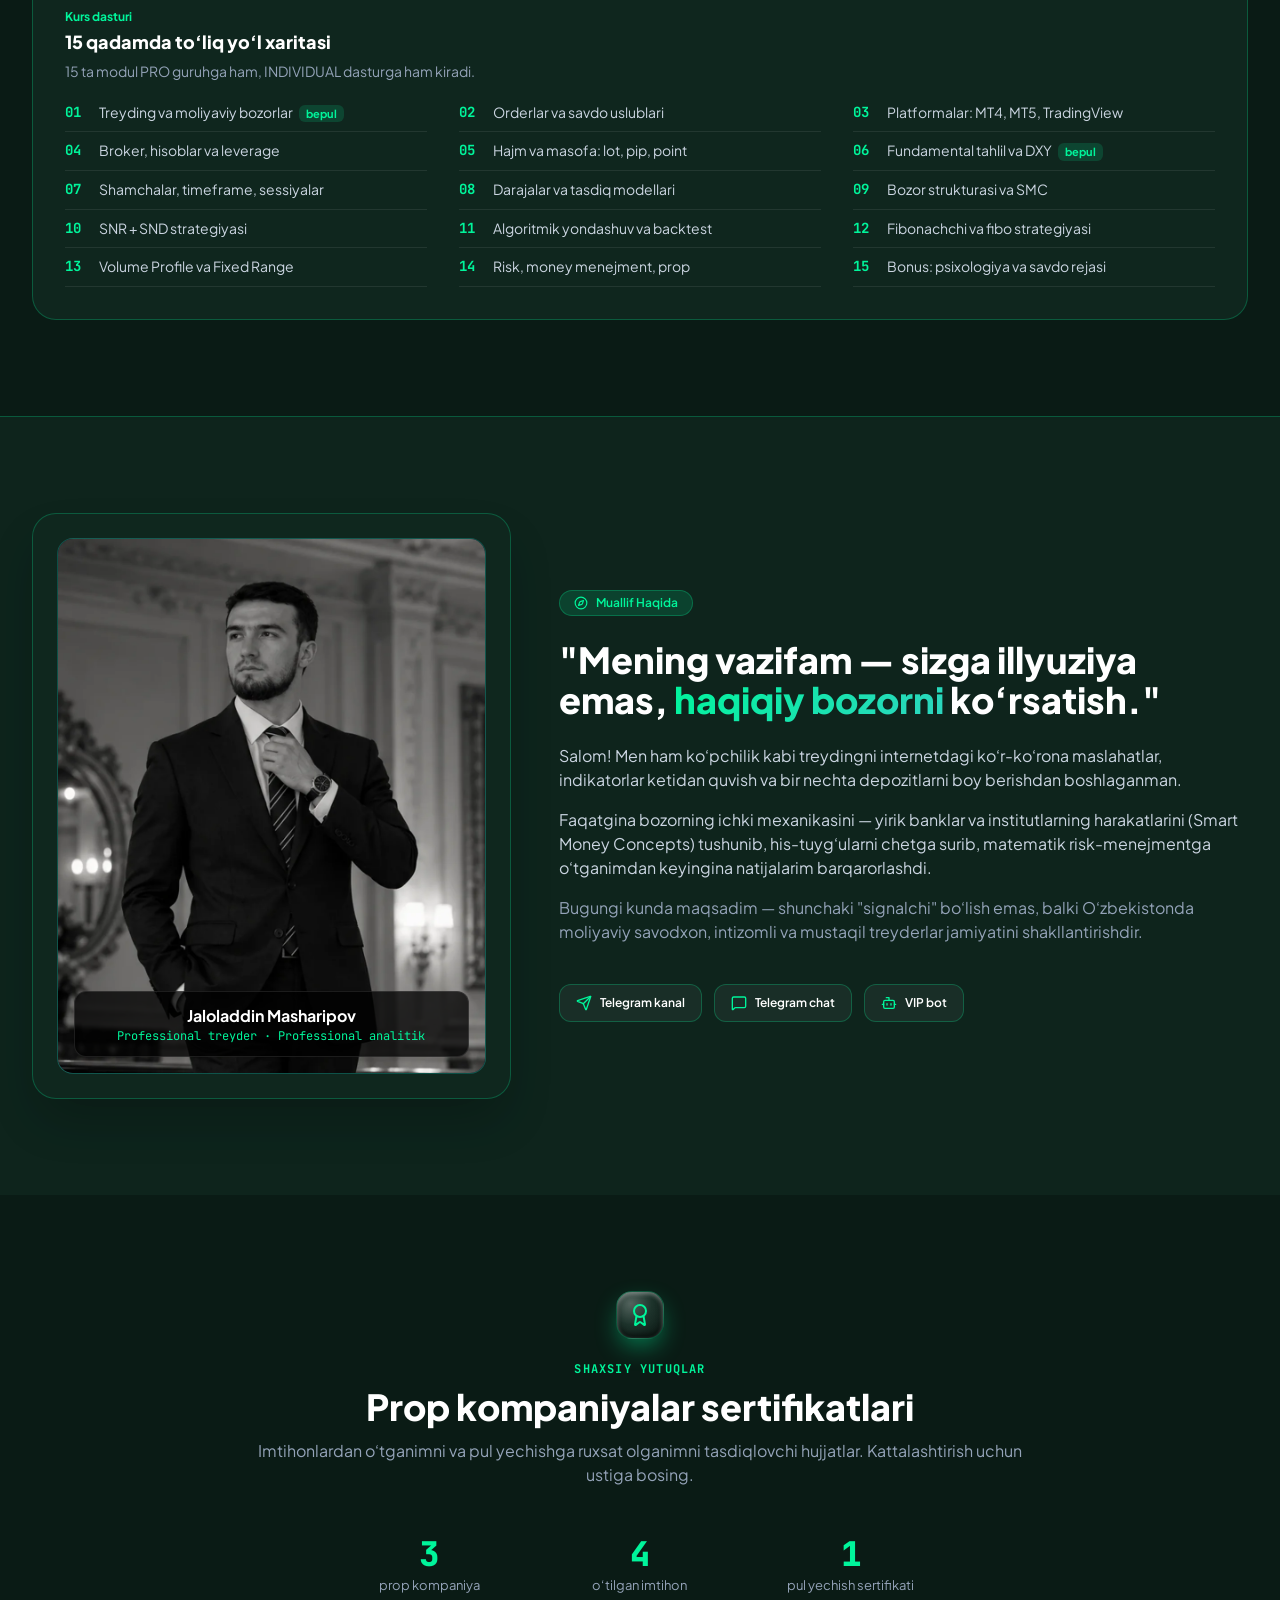
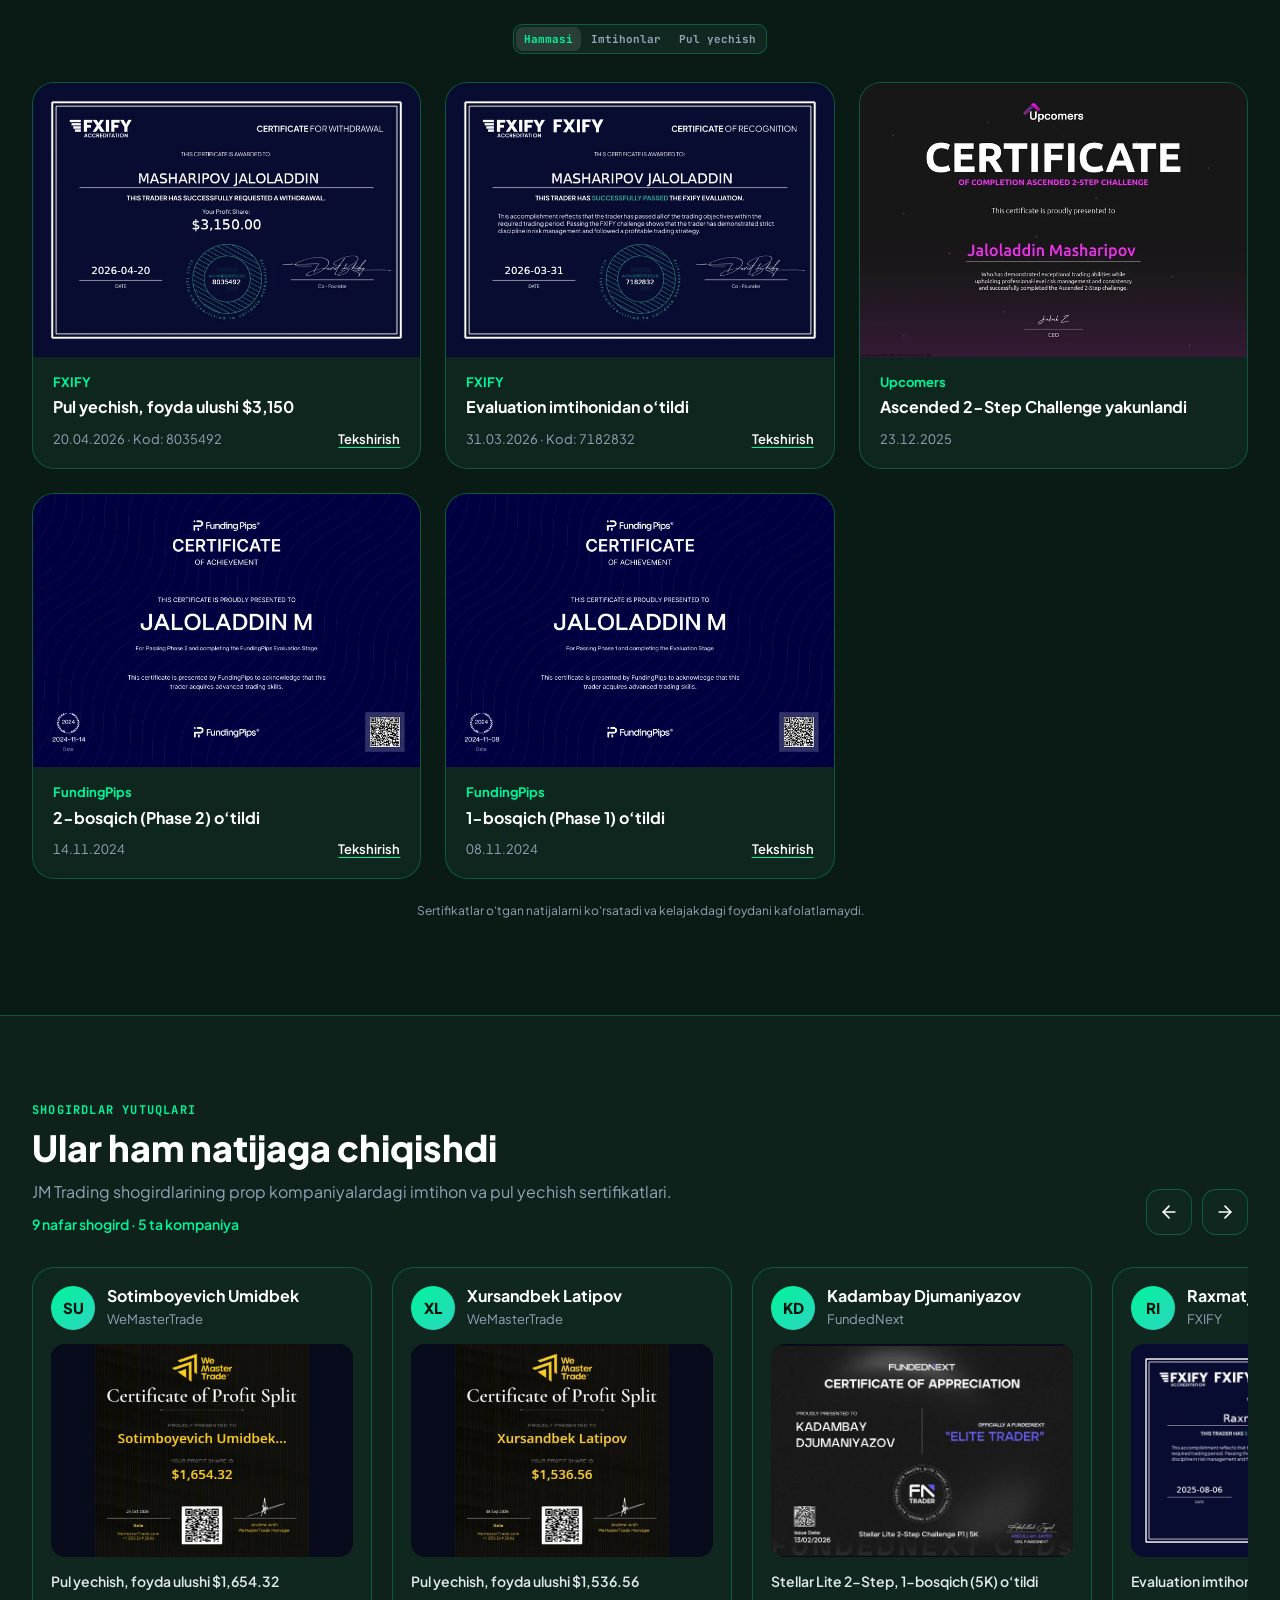
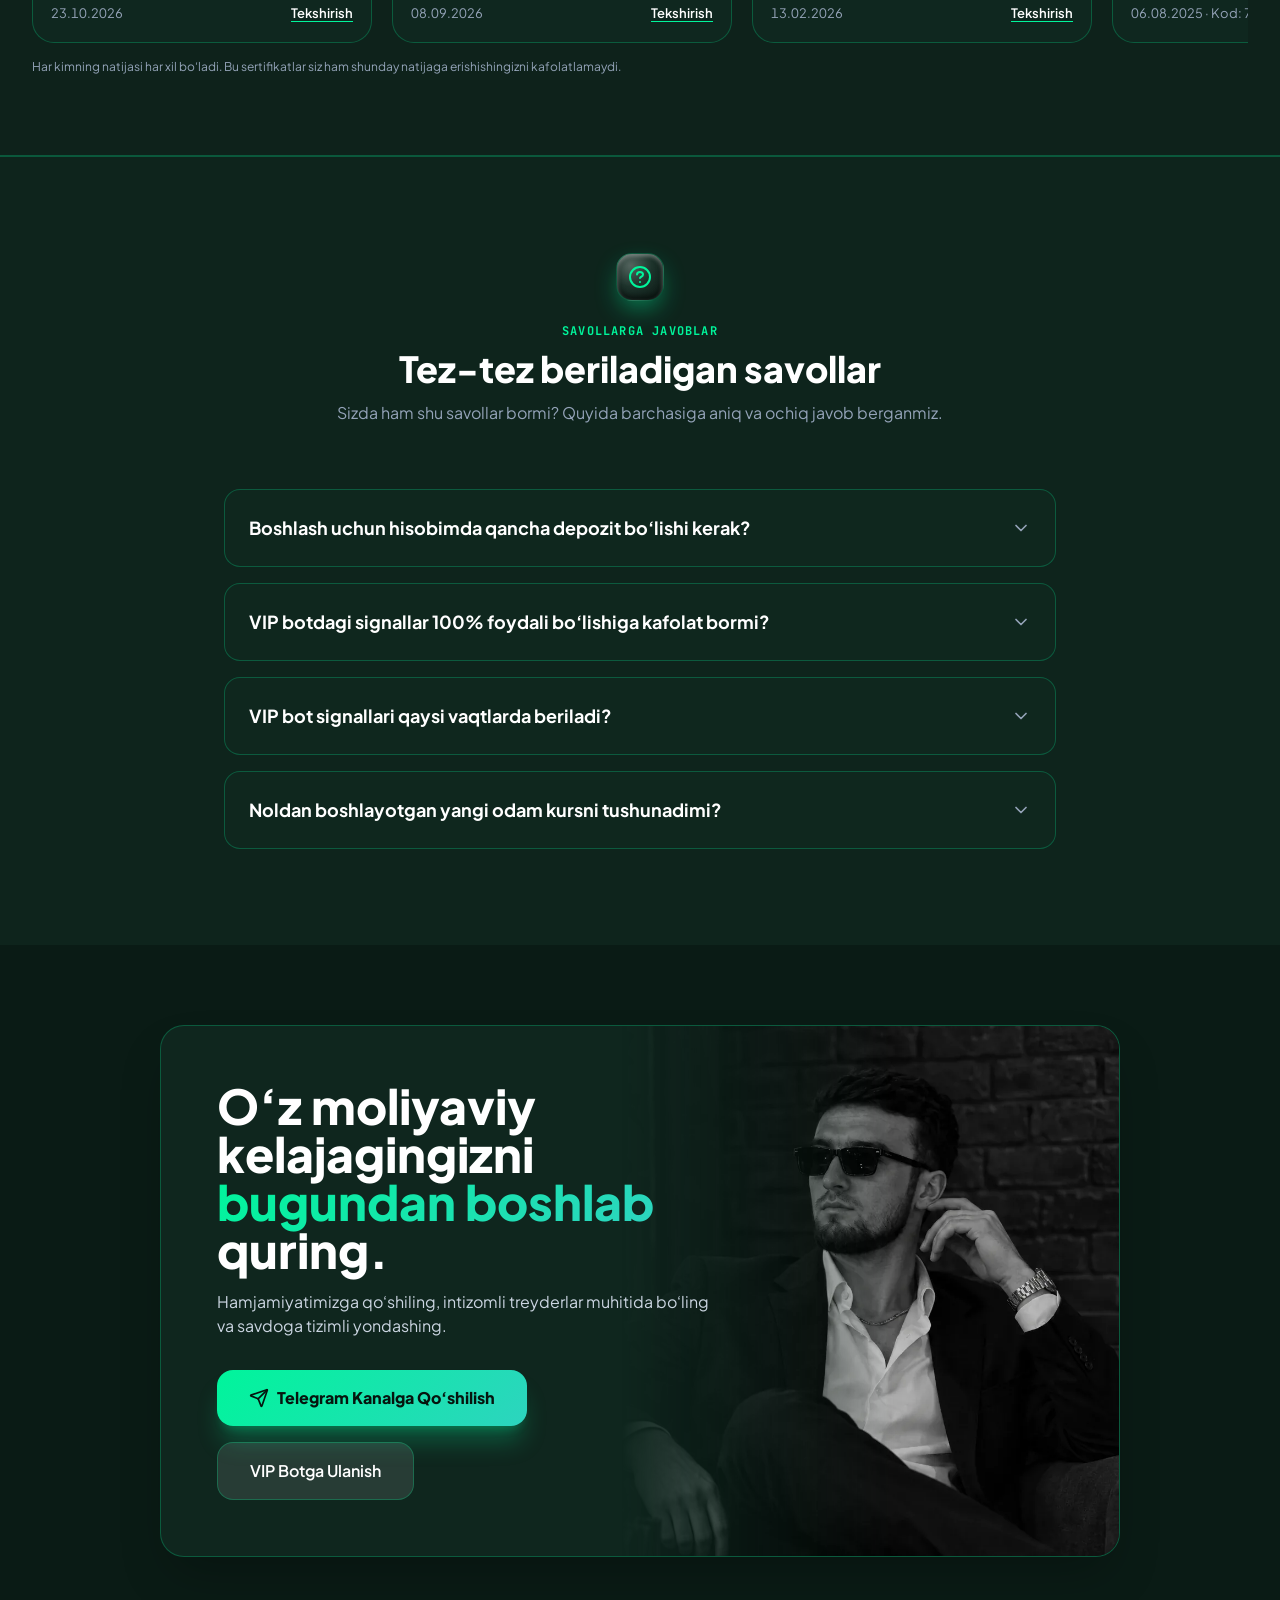
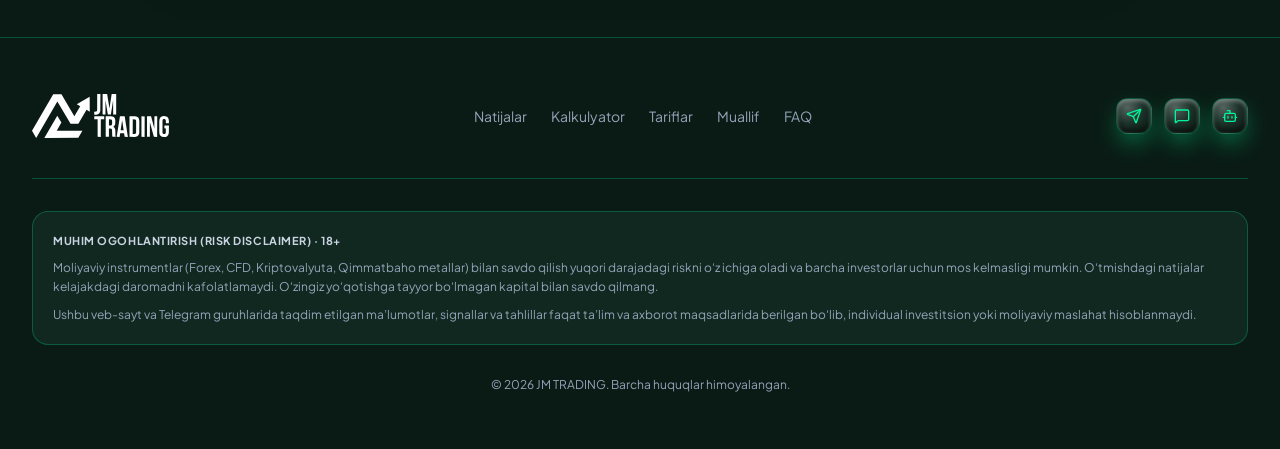
==== commit 09caa599: "Tajriba: 4+ yil Co-Authored-By: Claude Opus 5.5 <noreply@anthropic.com>" ====
--- a/index.html
+++ b/index.html
@@ -9,9 +9,9 @@
   <meta property="og:type" content="website">
   <meta property="og:title" content="JM TRADING — tizimli treyding va professional ta’lim">
   <meta property="og:description" content="VIP signallar, amaliy kurs, risk kalkulyator va jonli bozor ma’lumotlari.">
-  <!-- Domen ulangach shu ikki manzilni yangi domenga almashtiring -->
-  <meta property="og:url" content="https://jaloladdinmasharipov.github.io/">
-  <meta property="og:image" content="https://jaloladdinmasharipov.github.io/assets/img/og.png">
+  <link rel="canonical" href="https://jmtrading.uz/">
+  <meta property="og:url" content="https://jmtrading.uz/">
+  <meta property="og:image" content="https://jmtrading.uz/assets/img/og.png">
   <meta property="og:image:width" content="1200">
   <meta property="og:image:height" content="630">
   <meta name="twitter:card" content="summary_large_image">
@@ -274,7 +274,7 @@
           </h1>
 
           <!-- Subheadline -->
-          <p class="text-base sm:text-lg text-slate-300/90 max-w-2xl mx-auto lg:mx-0 leading-relaxed" data-i18n="hero_subtitle">Ko‘r-ko‘rona tavakkal qilishni to‘xtating. 7 yillik amaliyotchi treyderning VIP signallaridan foydalaning yoki noldan professionallikkacha bo‘lgan amaliy ta’lim orqali mustaqil treyderga aylaning.</p>
+          <p class="text-base sm:text-lg text-slate-300/90 max-w-2xl mx-auto lg:mx-0 leading-relaxed" data-i18n="hero_subtitle">Ko‘r-ko‘rona tavakkal qilishni to‘xtating. 4 yillik amaliyotchi treyderning VIP signallaridan foydalaning yoki noldan professionallikkacha bo‘lgan amaliy ta’lim orqali mustaqil treyderga aylaning.</p>
 
           <!-- Primary & Secondary CTA Buttons -->
           <div class="flex flex-col sm:flex-row items-center justify-center lg:justify-start gap-4 pt-2">
@@ -437,7 +437,7 @@
             <div class="w-14 h-14 rounded-2xl neon-3d-box text-[var(--accent-primary)] flex items-center justify-center mb-6">
               <svg class="icon w-7 h-7" aria-hidden="true"><use href="#i-award"/></svg>
             </div>
-            <div class="text-4xl font-extrabold font-mono text-white"><span class="counter" data-cfg="stats.years" data-target="7">7</span>+ <span data-i18n="stat_card1_num">Yil</span></div>
+            <div class="text-4xl font-extrabold font-mono text-white"><span class="counter" data-cfg="stats.years" data-target="4">4</span>+ <span data-i18n="stat_card1_num">Yil</span></div>
             <h3 class="text-lg font-bold text-white mt-2" data-i18n="stat_card1_title">Real Bozor Amaliyoti</h3>
             <p class="text-slate-400 text-sm mt-2 leading-relaxed" data-i18n="stat_card1_desc">Forex, Kriptovalyuta, Oltin va Indekslar bozoridagi barcha inqiroz va ko‘tarilishlarni bosib o‘tgan tajriba.</p>
           </div>
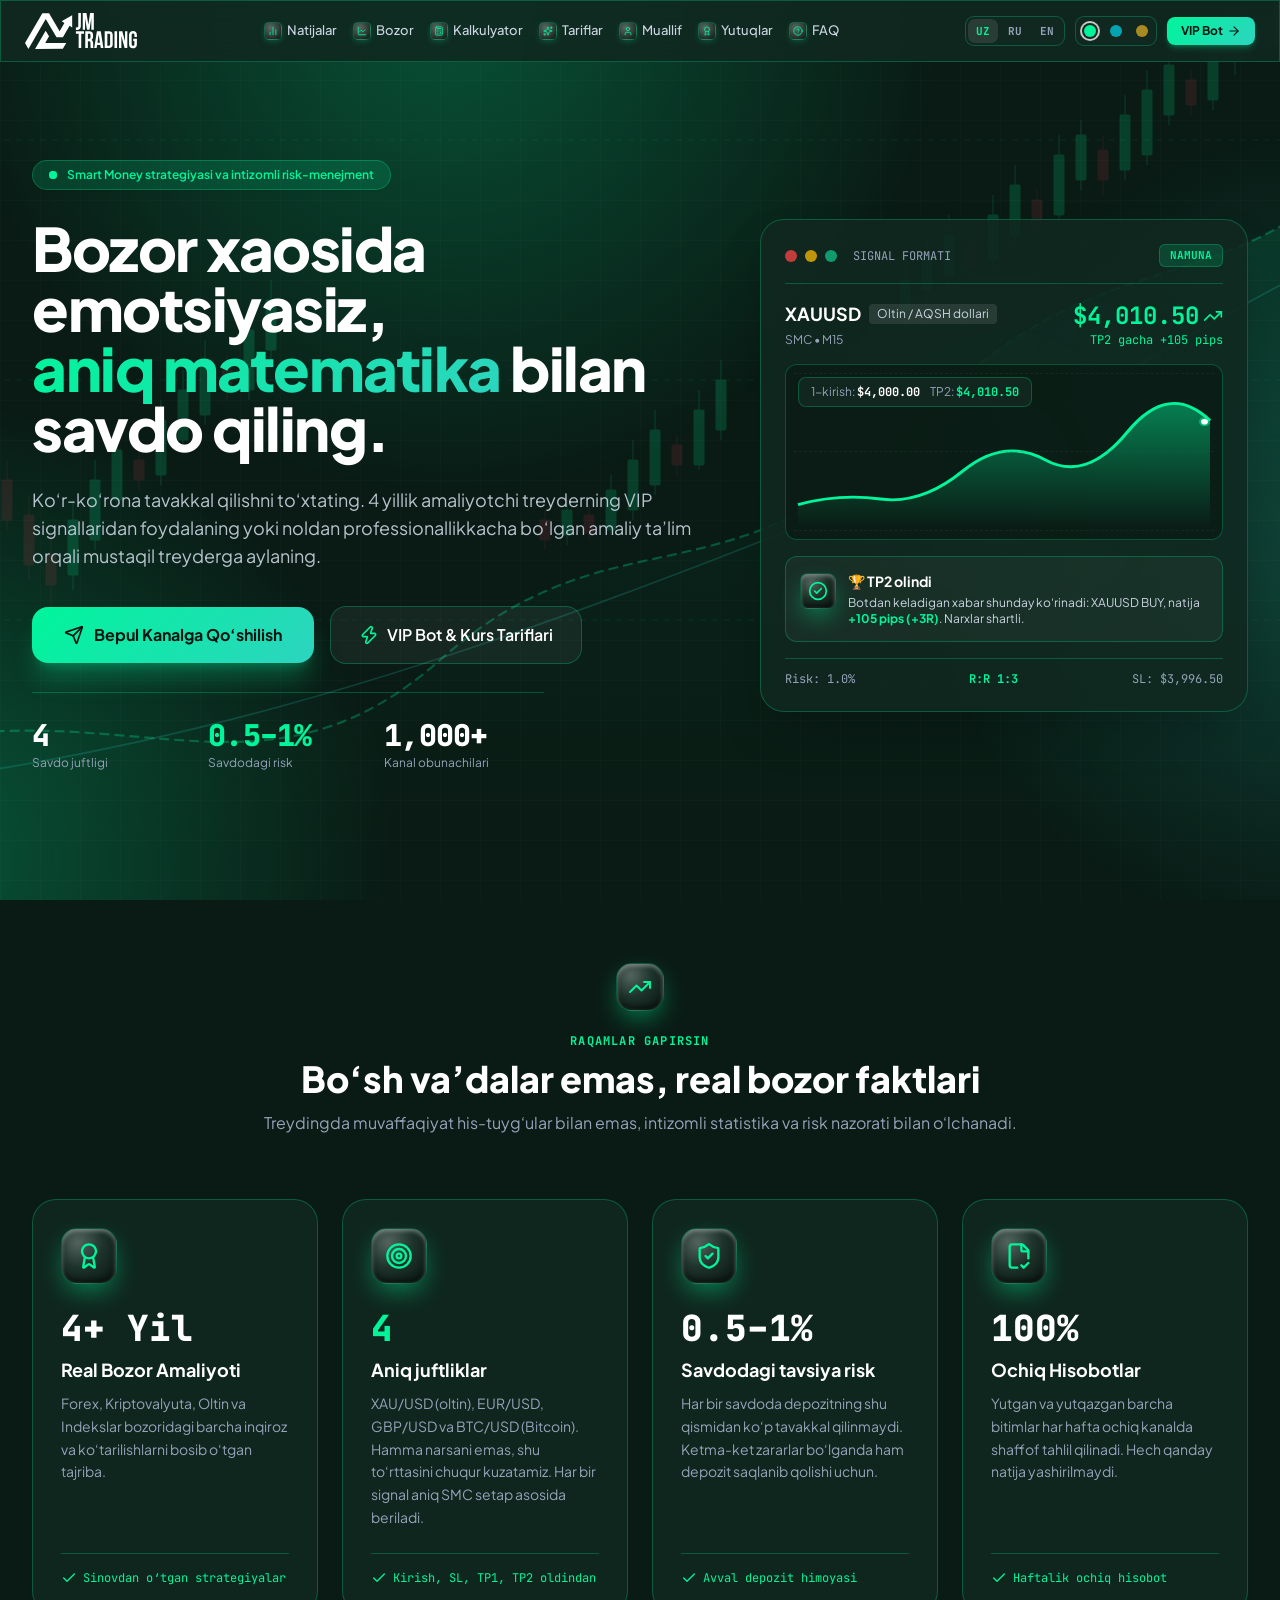
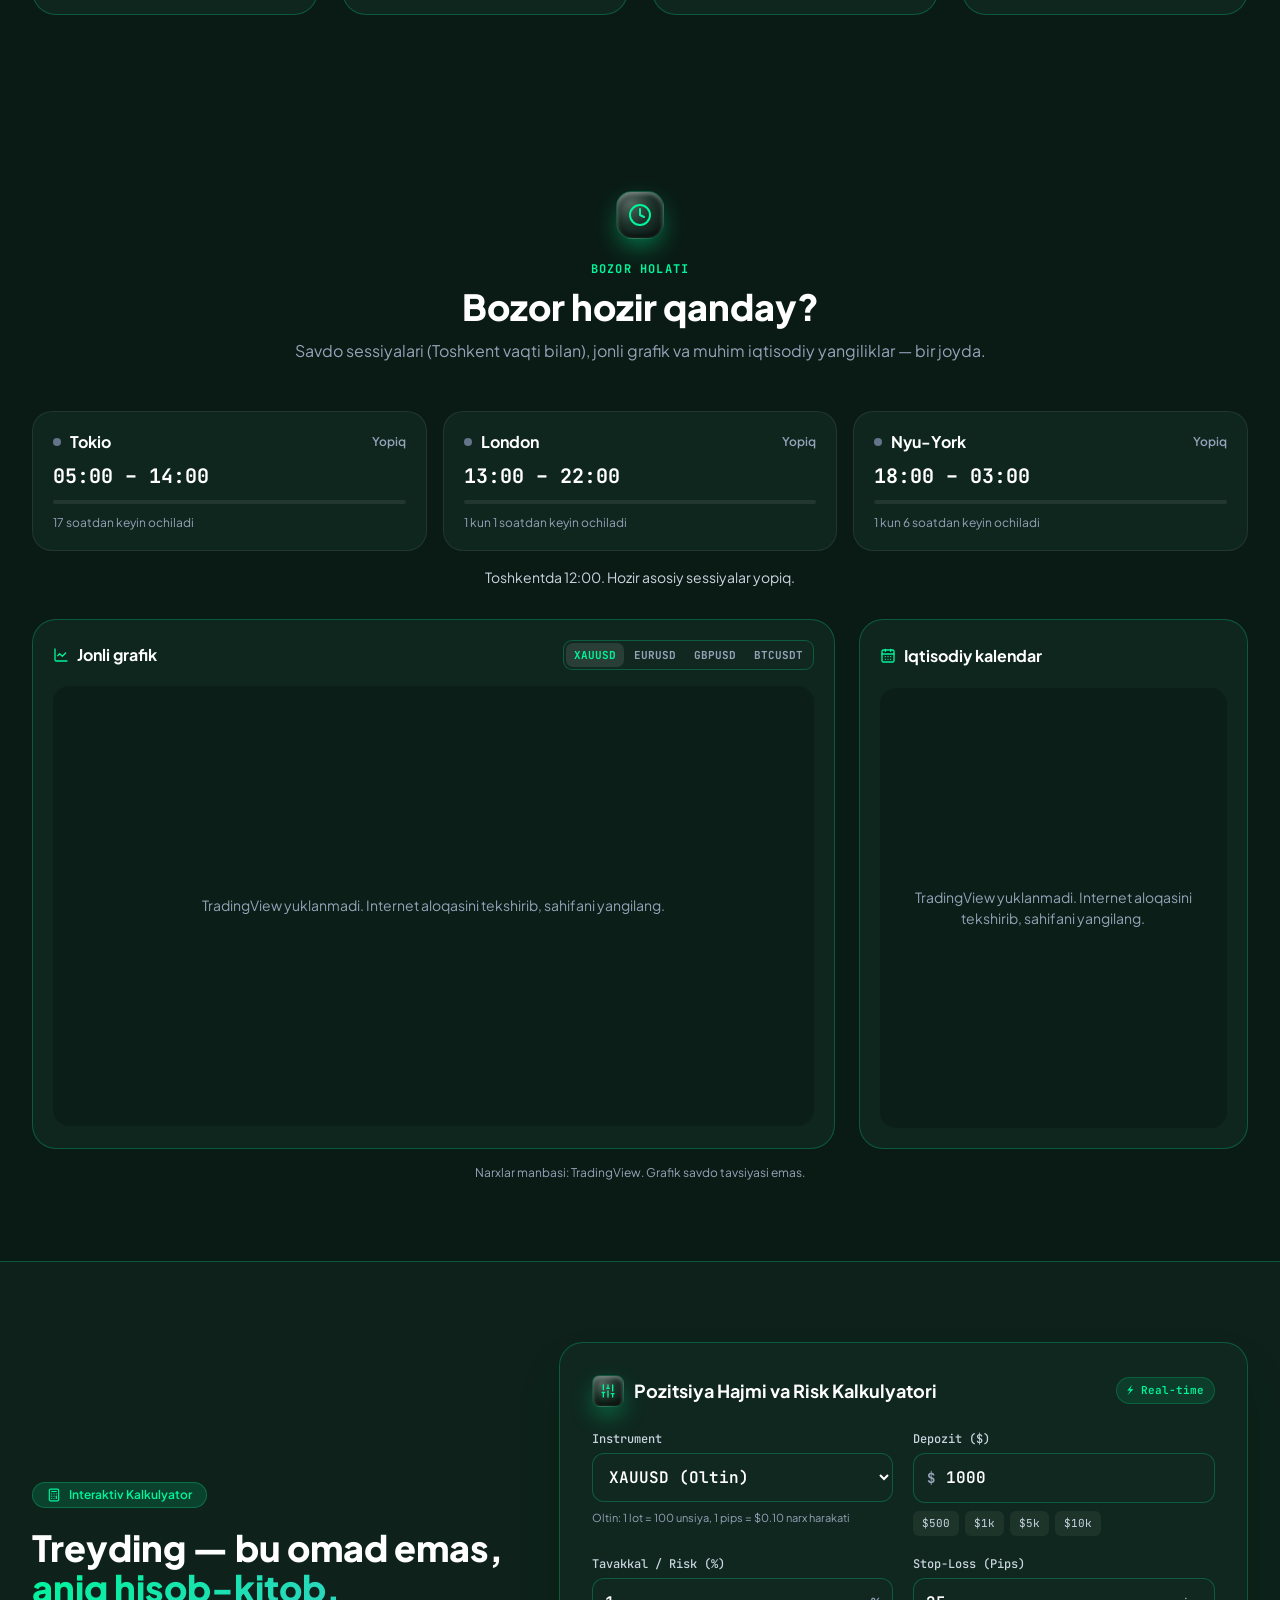
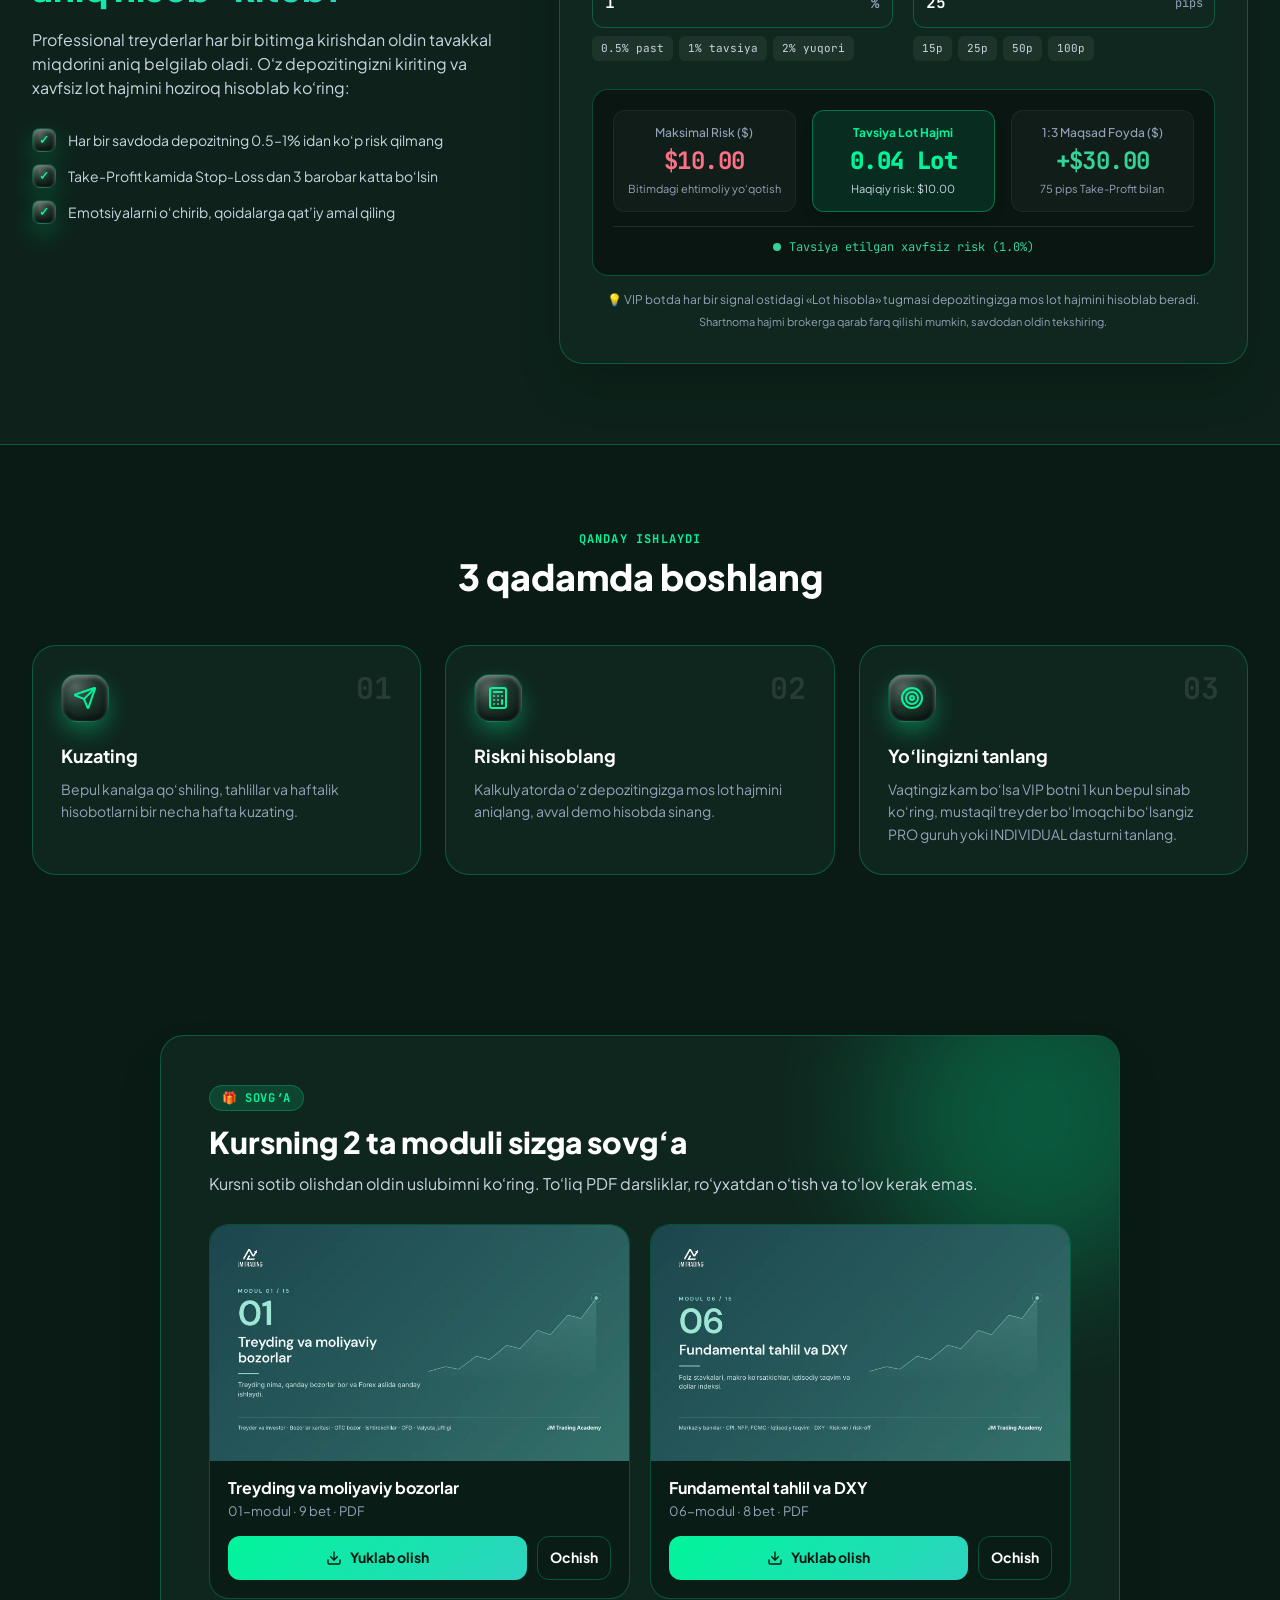
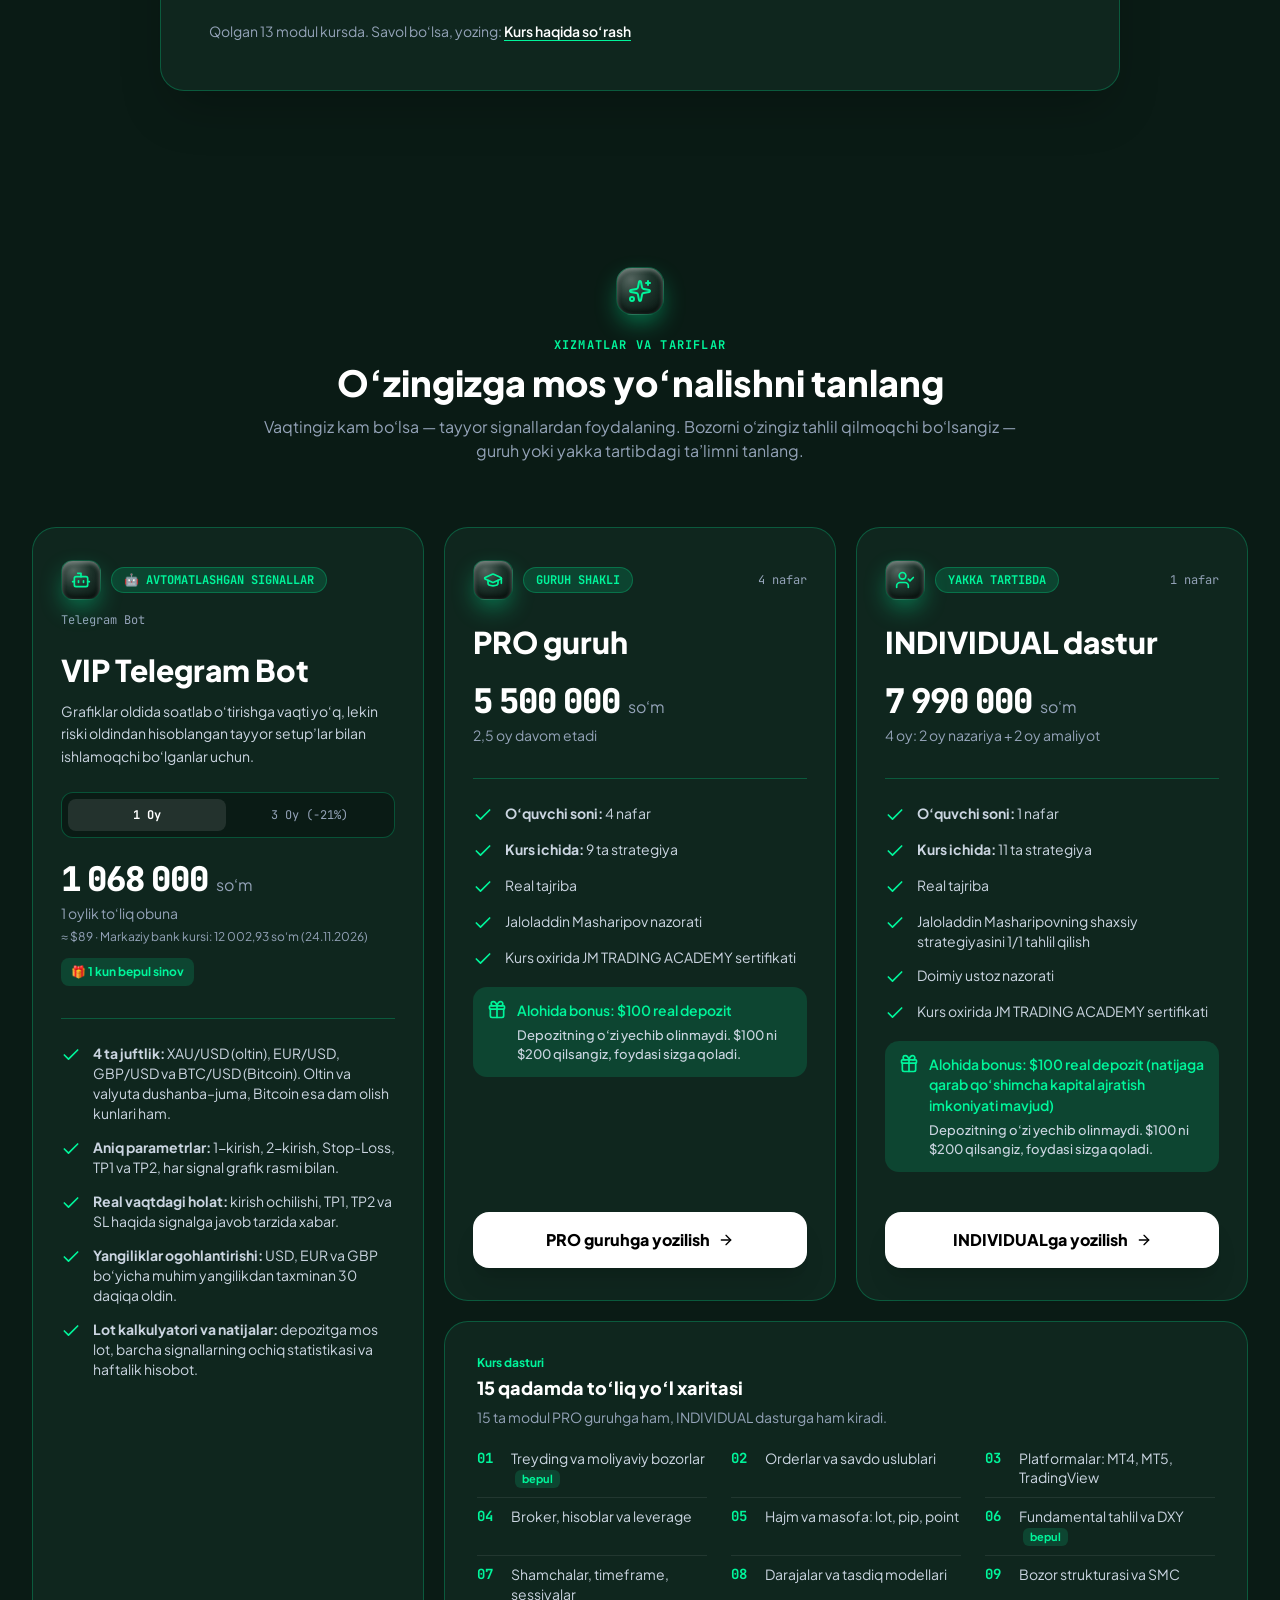
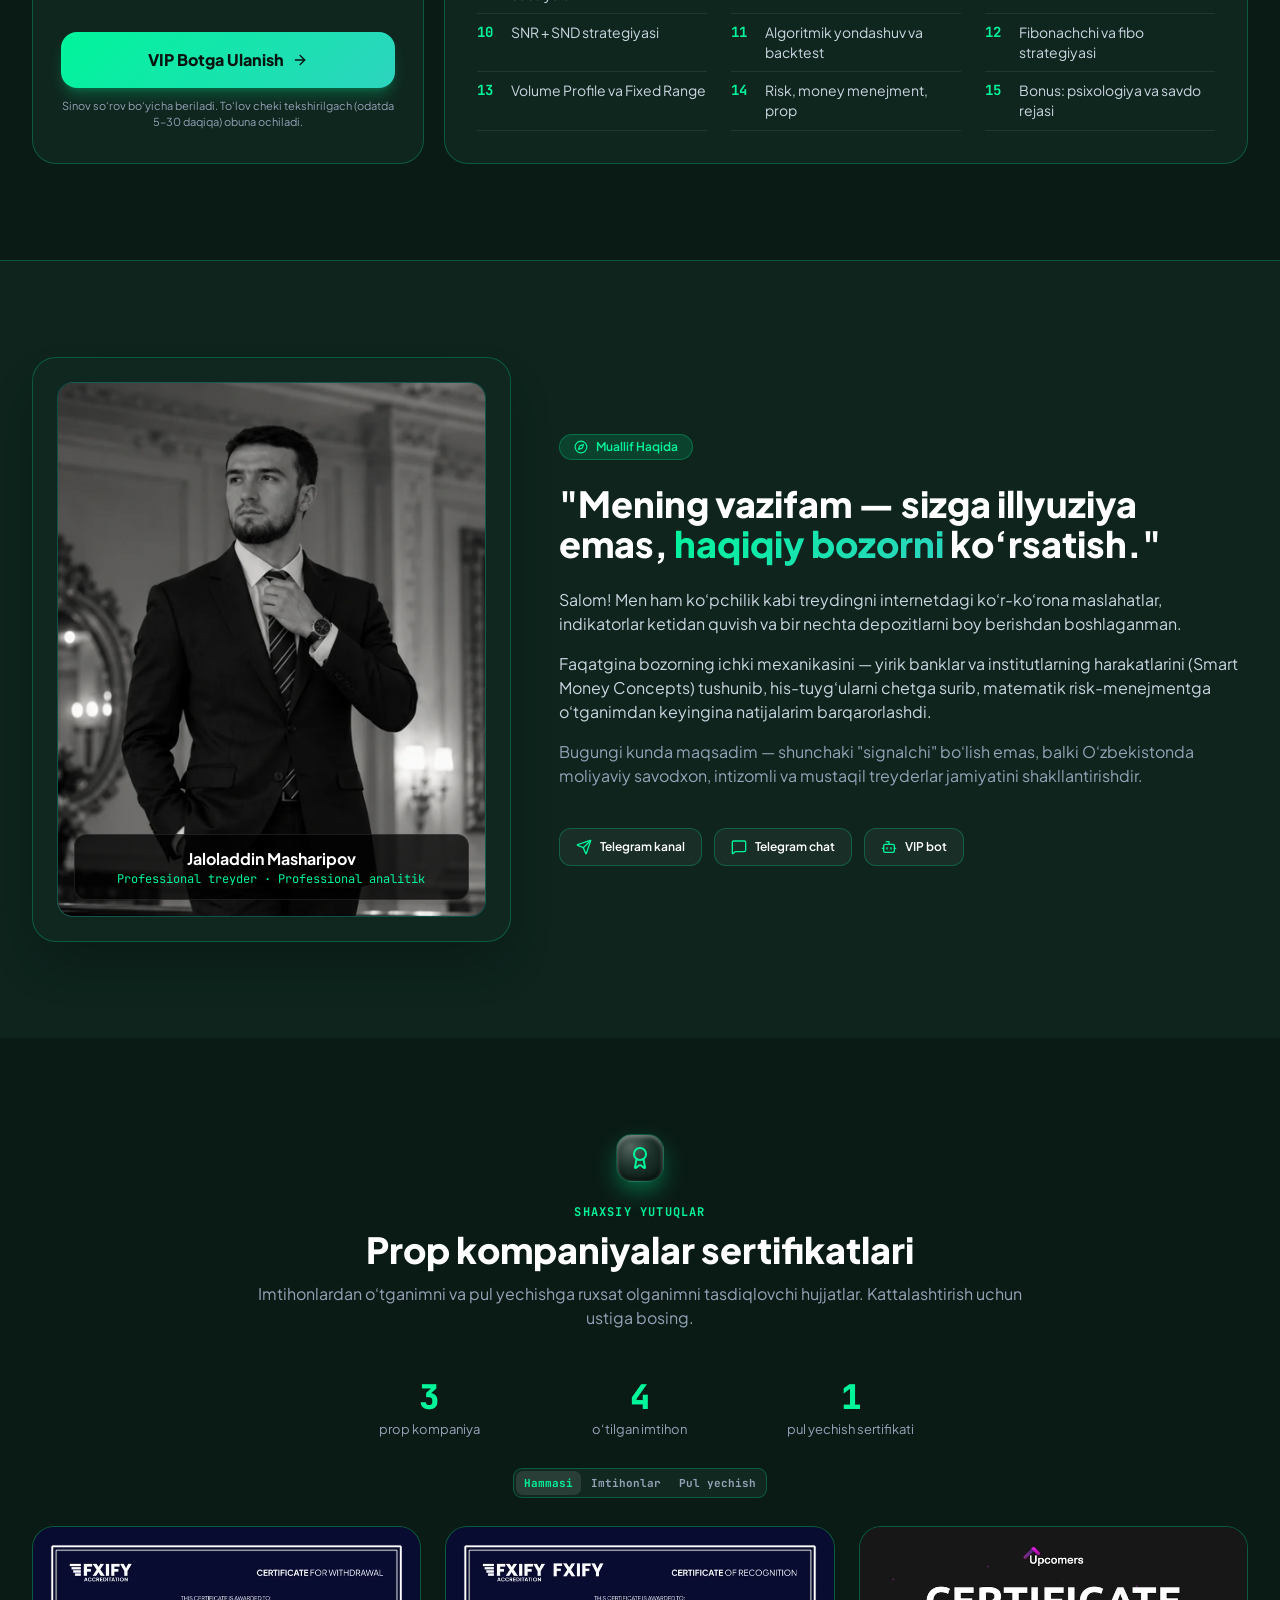
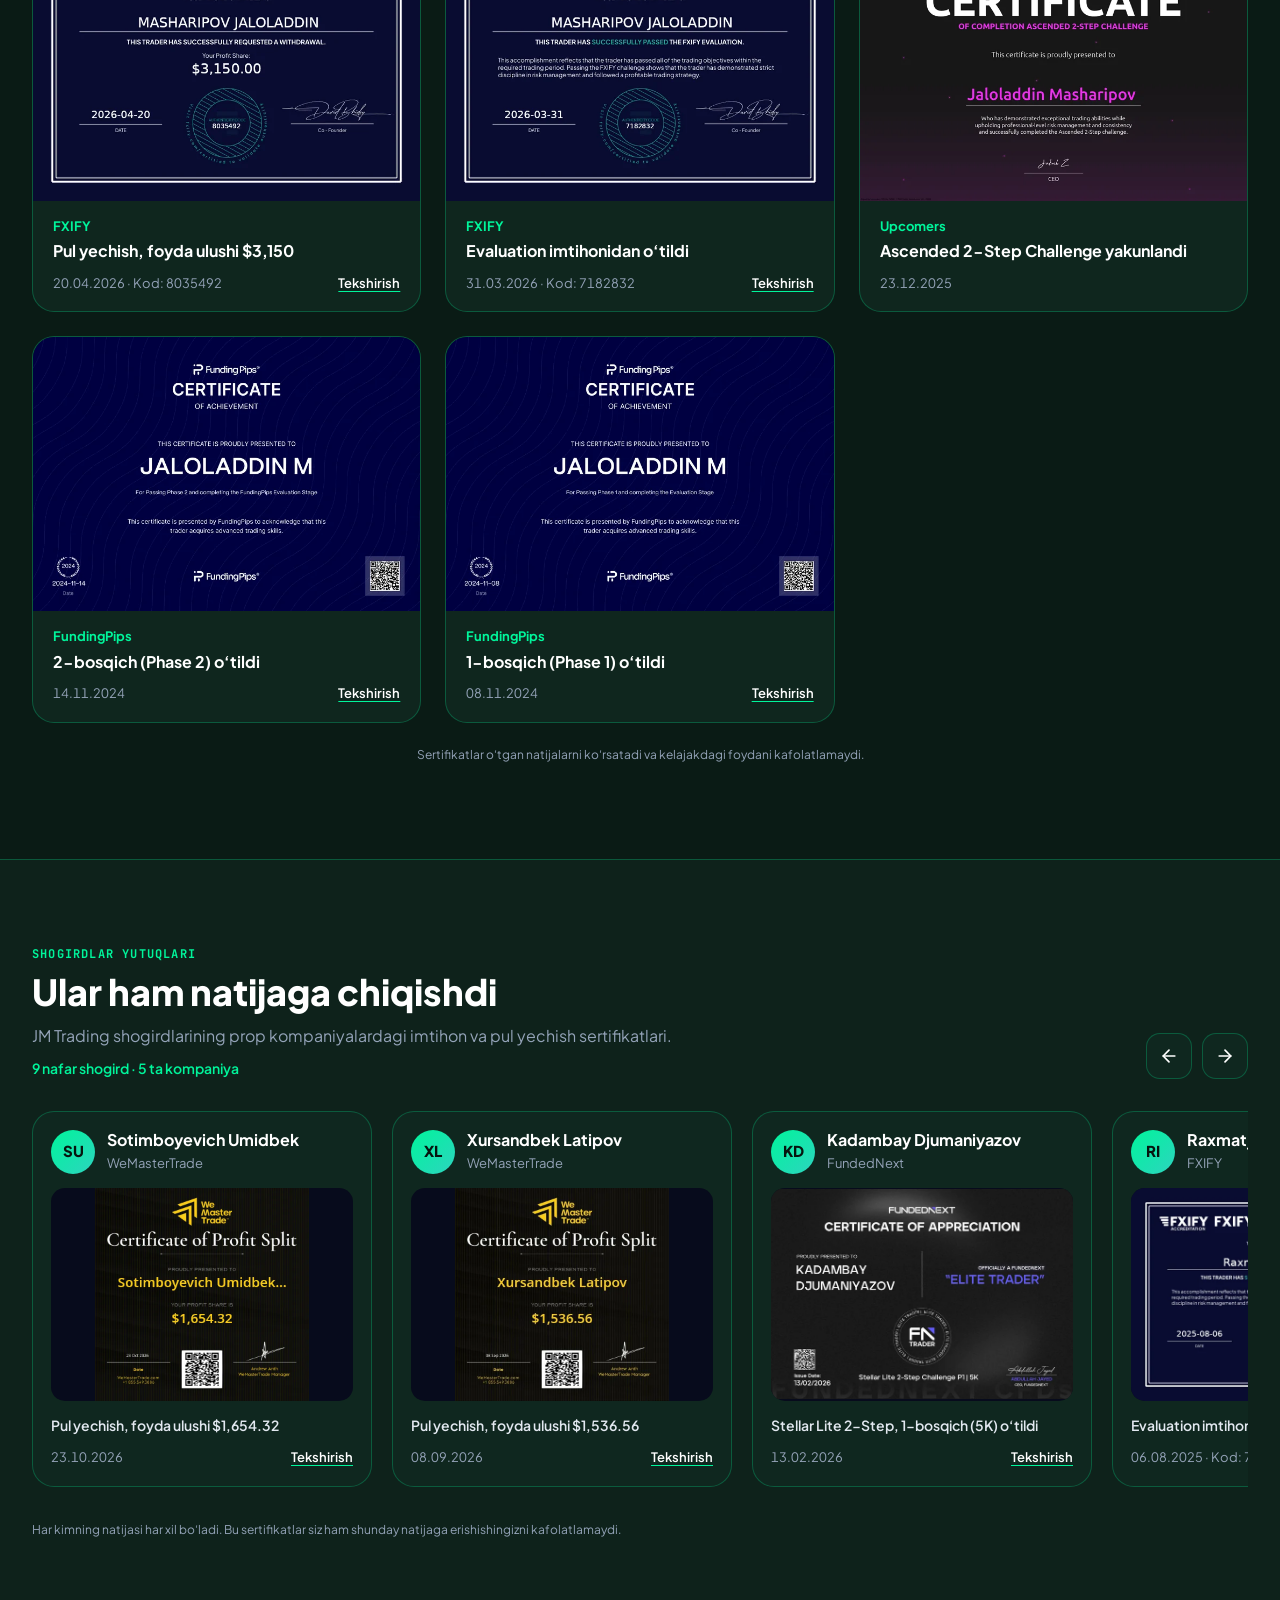
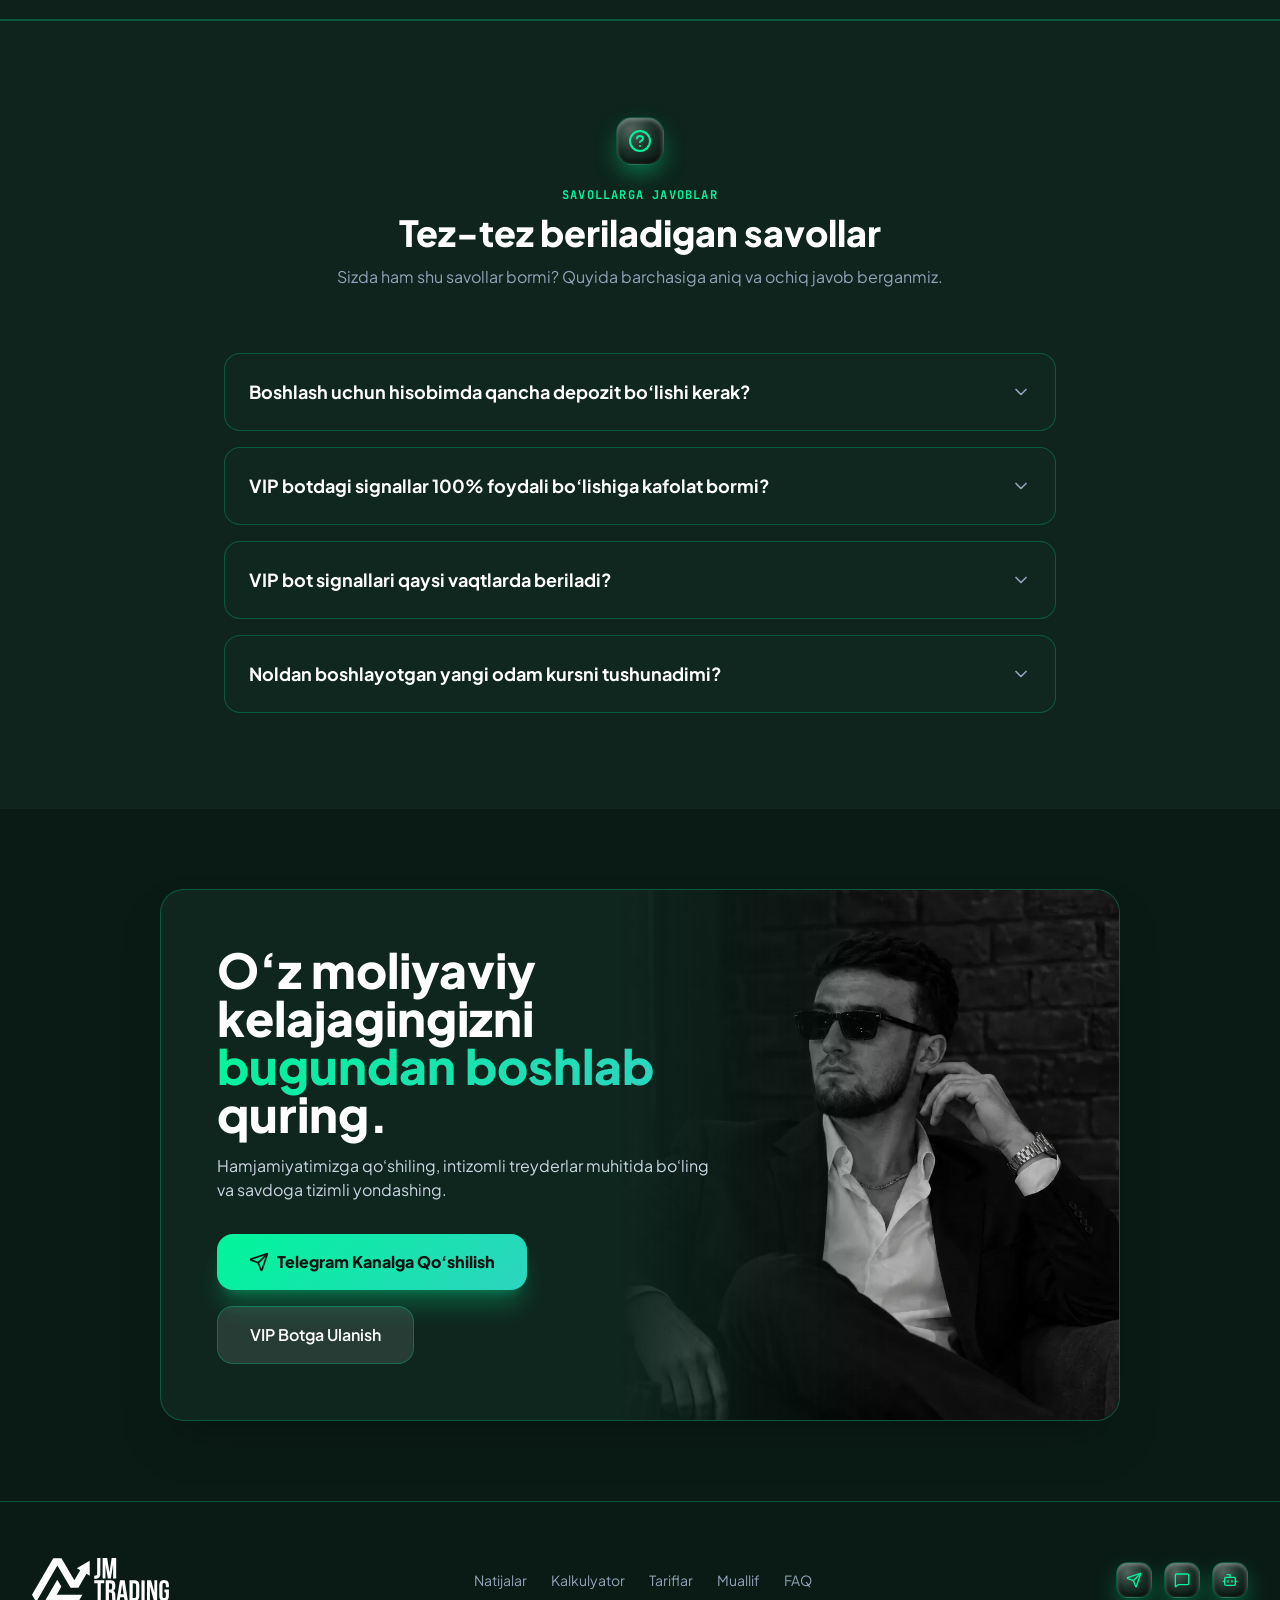
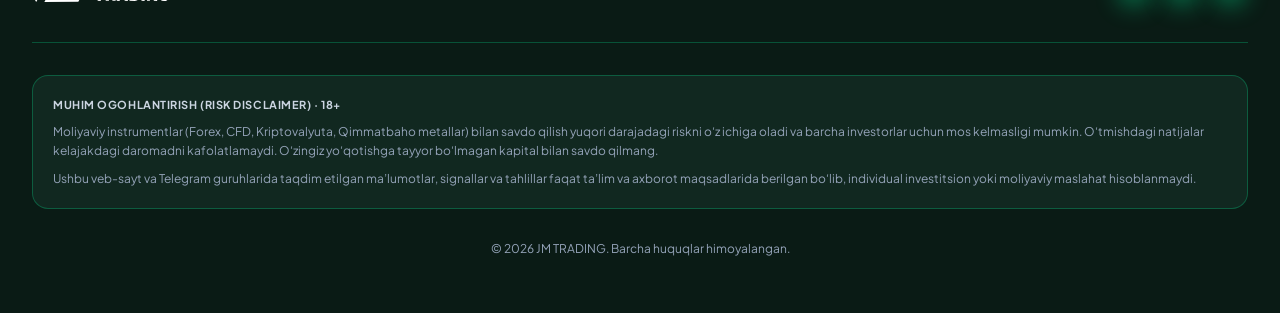
==== commit 185ac9db: "Smoke test tuzatishlari: kalkulyator, tugmalar, tariflar, 404, sitemap, ru/en Co-Authored-By: Claude" ====
--- a/index.html
+++ b/index.html
@@ -15,6 +15,7 @@
   <meta property="og:image:width" content="1200">
   <meta property="og:image:height" content="630">
   <meta name="twitter:card" content="summary_large_image">
+  <link rel="icon" href="favicon.ico" sizes="32x32">
   <link rel="icon" href="assets/favicon.svg" type="image/svg+xml">
   <link rel="apple-touch-icon" href="assets/img/apple-touch-icon.png">
 
@@ -869,7 +870,6 @@
           </div>
         </div>
 
-      </div>
 
       <!-- Kurs dasturi -->
       <div class="prog glass-panel rounded-3xl border border-[var(--border-color)] reveal">
@@ -894,6 +894,7 @@
           <li><b>15</b><span><span data-i18n="mod_15">Bonus: psixologiya va savdo rejasi</span></span></li>
         </ol>
       </div>
+      </div>
 
     </div>
   </section>
@@ -1018,7 +1019,7 @@
         </div>
       </div>
       <div id="stuTrack" class="stu-track" tabindex="0" role="region" data-i18n-label="stu_tag"></div>
-      <p class="text-xs text-slate-400 mt-5" data-i18n="stu_note">Har kimning natijasi har xil bo‘ladi. Bu sertifikatlar siz ham shunday natijaga erishishingizni kafolatlamaydi.</p>
+      <p class="stu-note" data-i18n="stu_note">Har kimning natijasi har xil bo‘ladi. Bu sertifikatlar siz ham shunday natijaga erishishingizni kafolatlamaydi.</p>
     </div>
   </section>
 
--- a/assets/css/style.css
+++ b/assets/css/style.css
@@ -287,9 +287,14 @@
 .offer-bonus { display: flex; gap: 10px; margin-top: 18px; padding: 13px 14px; border-radius: 14px; background: var(--badge-bg); color: var(--badge-text); font-size: 14px; font-weight: 600; line-height: 1.45; }
 .offer-bonus small { display: block; margin-top: 6px; font-size: 13px; font-weight: 500; color: #cbd5e1; }
 .mods-note { margin-top: 6px; font-size: 14px; color: #94a3b8; }
-.prog { margin-top: 24px; padding: 28px 24px; }
+.prog { padding: 28px 24px; min-width: 0; }
 @media (min-width: 640px) { .offer, .prog { padding: 32px; } }
-@media (min-width: 1024px) { .offers { grid-template-columns: repeat(3, 1fr); gap: 20px; } .offer { padding: 28px 24px; } }
+@media (min-width: 1024px) {
+  .offers { grid-template-columns: repeat(3, 1fr); gap: 20px; }
+  .offer { padding: 28px 24px; }
+  .offer:first-child { grid-row: span 2; }      /* bot kartasi chapda, dastur PRO va INDIVIDUAL ostida */
+  .prog { grid-column: 2 / 4; margin-top: 0; }
+}
 @media (min-width: 1280px) { .offer { padding: 32px 28px; } }
 
 /* Kurs dasturi */
@@ -300,7 +305,8 @@
 .mods li b { flex: 0 0 22px; font-family: "JetBrains Mono", monospace; color: var(--accent-primary); }
 .mod-free { display: inline-block; margin-left: 4px; padding: 1px 7px; border-radius: 6px; background: var(--badge-bg); color: var(--badge-text); font-size: 11px; font-weight: 700; }
 @media (min-width: 560px) { .mods { grid-template-columns: 1fr 1fr; } }
-@media (min-width: 1024px) { .mods { grid-template-columns: repeat(3, 1fr); column-gap: 32px; margin-top: 12px; } }
+@media (min-width: 1024px) { .mods { column-gap: 24px; margin-top: 12px; } }
+@media (min-width: 1280px) { .mods { grid-template-columns: repeat(3, minmax(0, 1fr)); } }
 
 /* Sovg'a PDF'lar */
 .gift-grid { display: grid; grid-template-columns: repeat(auto-fit, minmax(min(100%, 280px), 1fr)); gap: 20px; margin-top: 28px; }
@@ -413,6 +419,49 @@
   .bg-glow { animation: none; opacity: 0.75; }
 }
 
+.stu-note { margin-top: 18px; font-size: 12px; color: #94a3b8; }
+
+/* Kalkulyator natijalari: kesilmasin, kerak bo'lsa keyingi qatorga o'tsin */
+#calculator .truncate { overflow: visible; white-space: normal; overflow-wrap: anywhere; }
+@media (min-width: 640px) and (max-width: 1279px) {
+  #outRiskAmount, #outLotSize, #outRewardAmount { font-size: 18px; line-height: 1.35; }
+}
+
+/* Barmoq bilan bosish uchun kattaroq tugmalar */
+@media (max-width: 1023px), (pointer: coarse) {
+  .seg-btn, .preset { min-height: 38px; min-width: 38px; }
+  .seg-btn { padding-inline: 10px; font-size: 12px; }
+  .preset { padding-inline: 12px; font-size: 13px; }
+  .plan-btn { min-height: 42px; }
+  .dot-btn { width: 36px; height: 36px; }
+  .ach-meta a, .gift-more a { display: inline-block; padding: 9px 0; }
+  .mod-free { padding: 6px 10px; }
+  footer a:not([class*="w-9"]) { display: inline-block; padding: 8px 0; }
+  footer a[class*="w-9"] { width: 42px; height: 42px; }
+}
+
+/* Telefonda ixchamroq sahifa */
+@media (max-width: 767px) {
+  main > section[class] { padding-top: 52px; padding-bottom: 52px; }
+  main > section#top[class] { padding-top: 104px; padding-bottom: 40px; }
+  main section [class*="mb-16"], main section [class*="mb-12"] { margin-bottom: 28px; }
+  #stats .grid { gap: 14px; }
+  #stats .glass-panel { padding: 20px; }
+  #stats .glass-panel .neon-3d-box { width: 44px; height: 44px; margin-bottom: 14px; }
+  #stats .glass-panel .text-4xl { font-size: 28px; line-height: 1.15; }
+  #stats .glass-panel > div:last-child { margin-top: 14px; padding-top: 12px; }
+  #how ol { gap: 14px; }
+  #how li { padding: 20px; }
+  #how li .neon-3d-box { width: 42px; height: 42px; margin-bottom: 14px; }
+  #calculator .glass-panel, #lead .glass-panel { padding: 20px; }
+  .ach-grid { display: flex; gap: 16px; overflow-x: auto; scroll-snap-type: x proximity; margin-inline: -16px; padding: 4px 16px 14px; scrollbar-width: thin; scrollbar-color: var(--border-hover) transparent; }
+  .ach-card { flex: 0 0 84%; scroll-snap-align: center; }
+  .mods { grid-template-columns: minmax(0, 1fr) minmax(0, 1fr); column-gap: 16px; overflow-wrap: anywhere; }
+  .mods li { gap: 8px; font-size: 13px; }
+}
+@media (max-width: 399px) { html[lang="ru"] .mods { grid-template-columns: 1fr; } }
+@media (max-width: 359px) { .mods { grid-template-columns: 1fr; } .seg-btn { padding-inline: 7px; min-width: 34px; } }
+
 /* Juda tor telefonlar */
 @media (max-width: 359px) {
   .logo-header { height: 30px; }
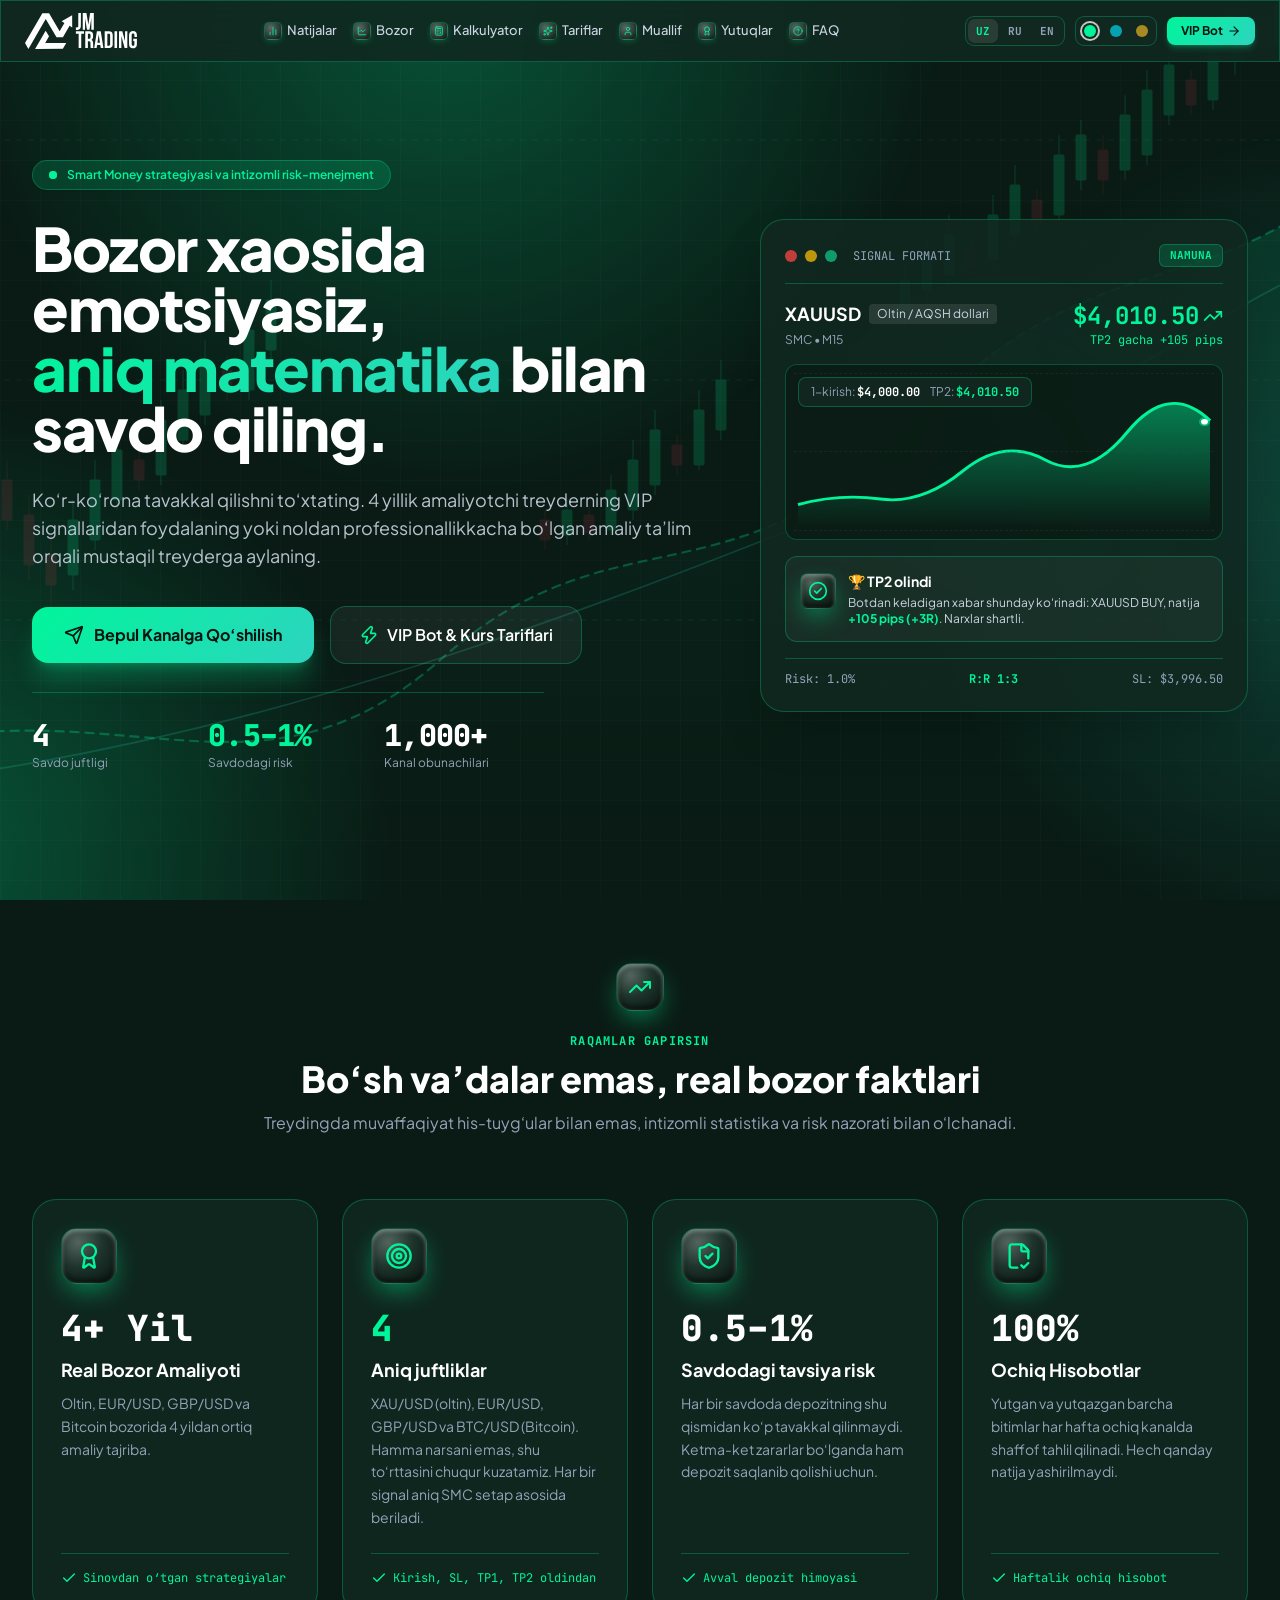
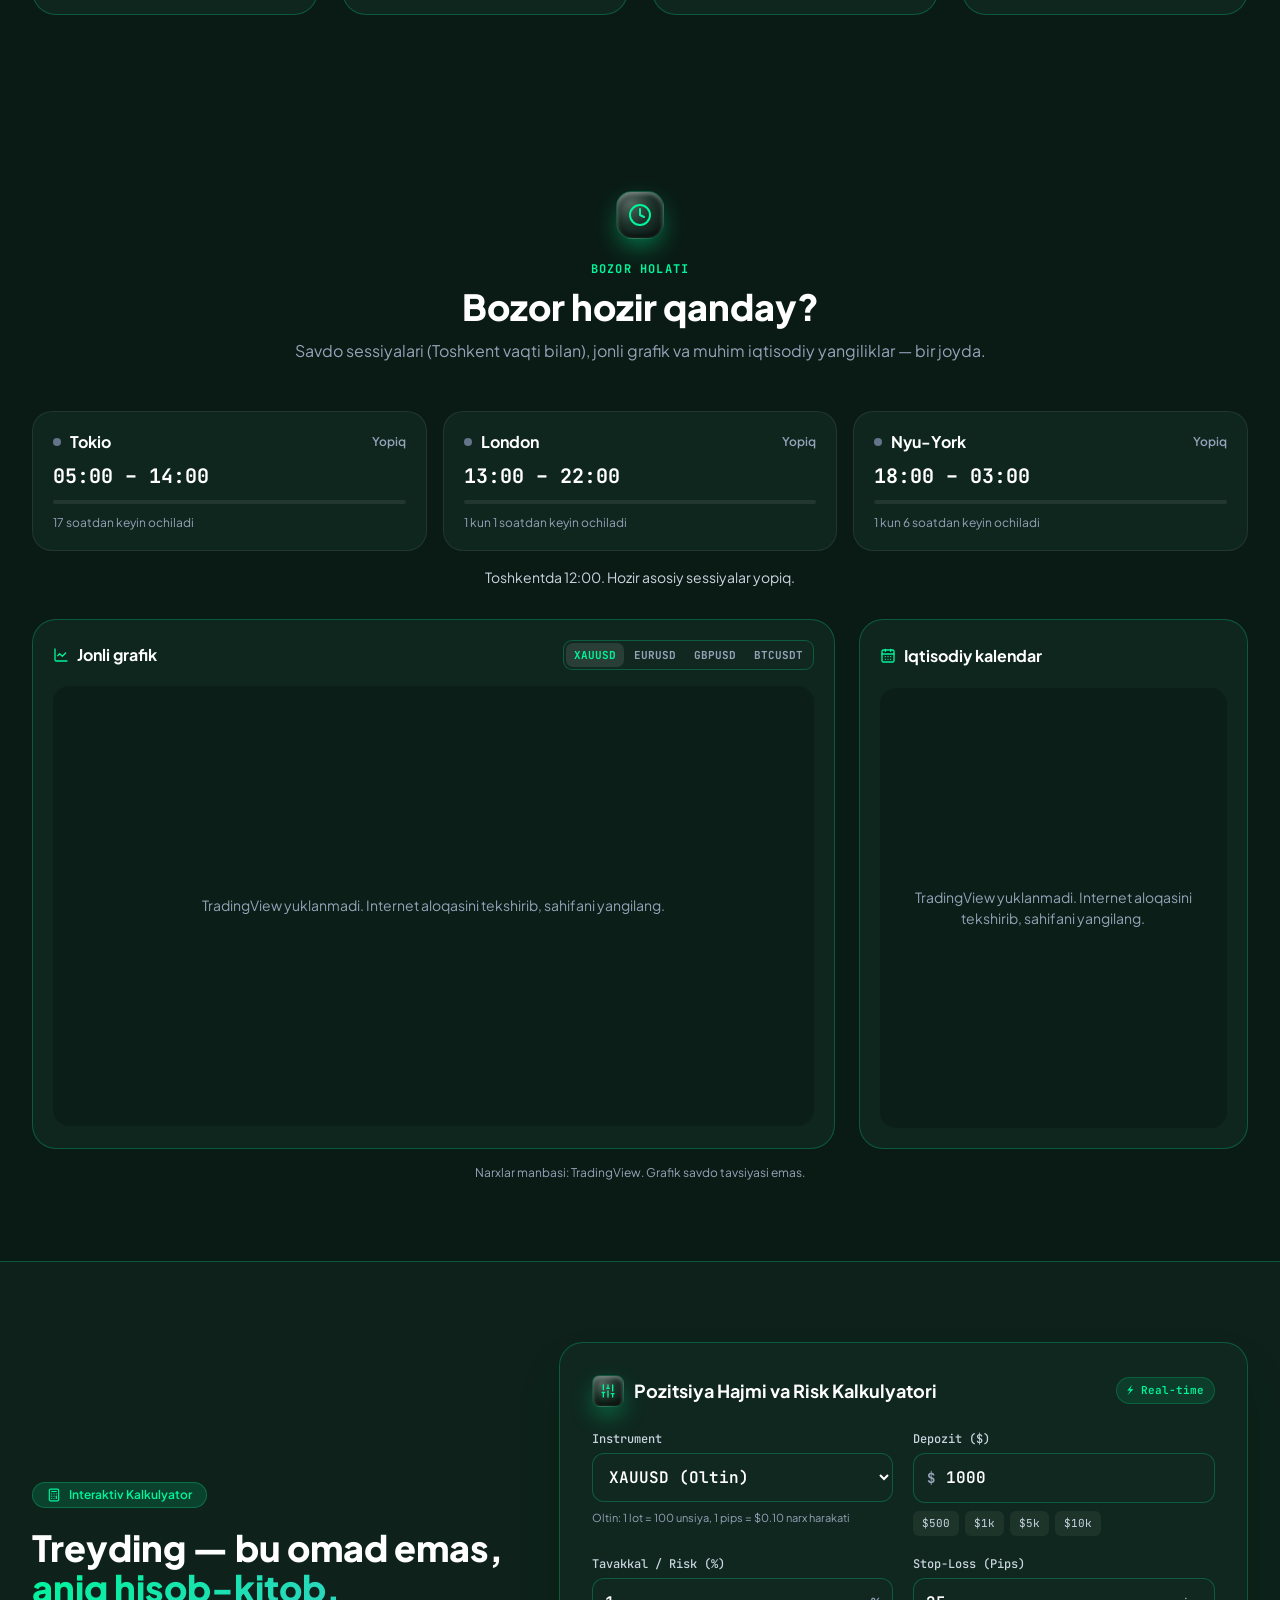
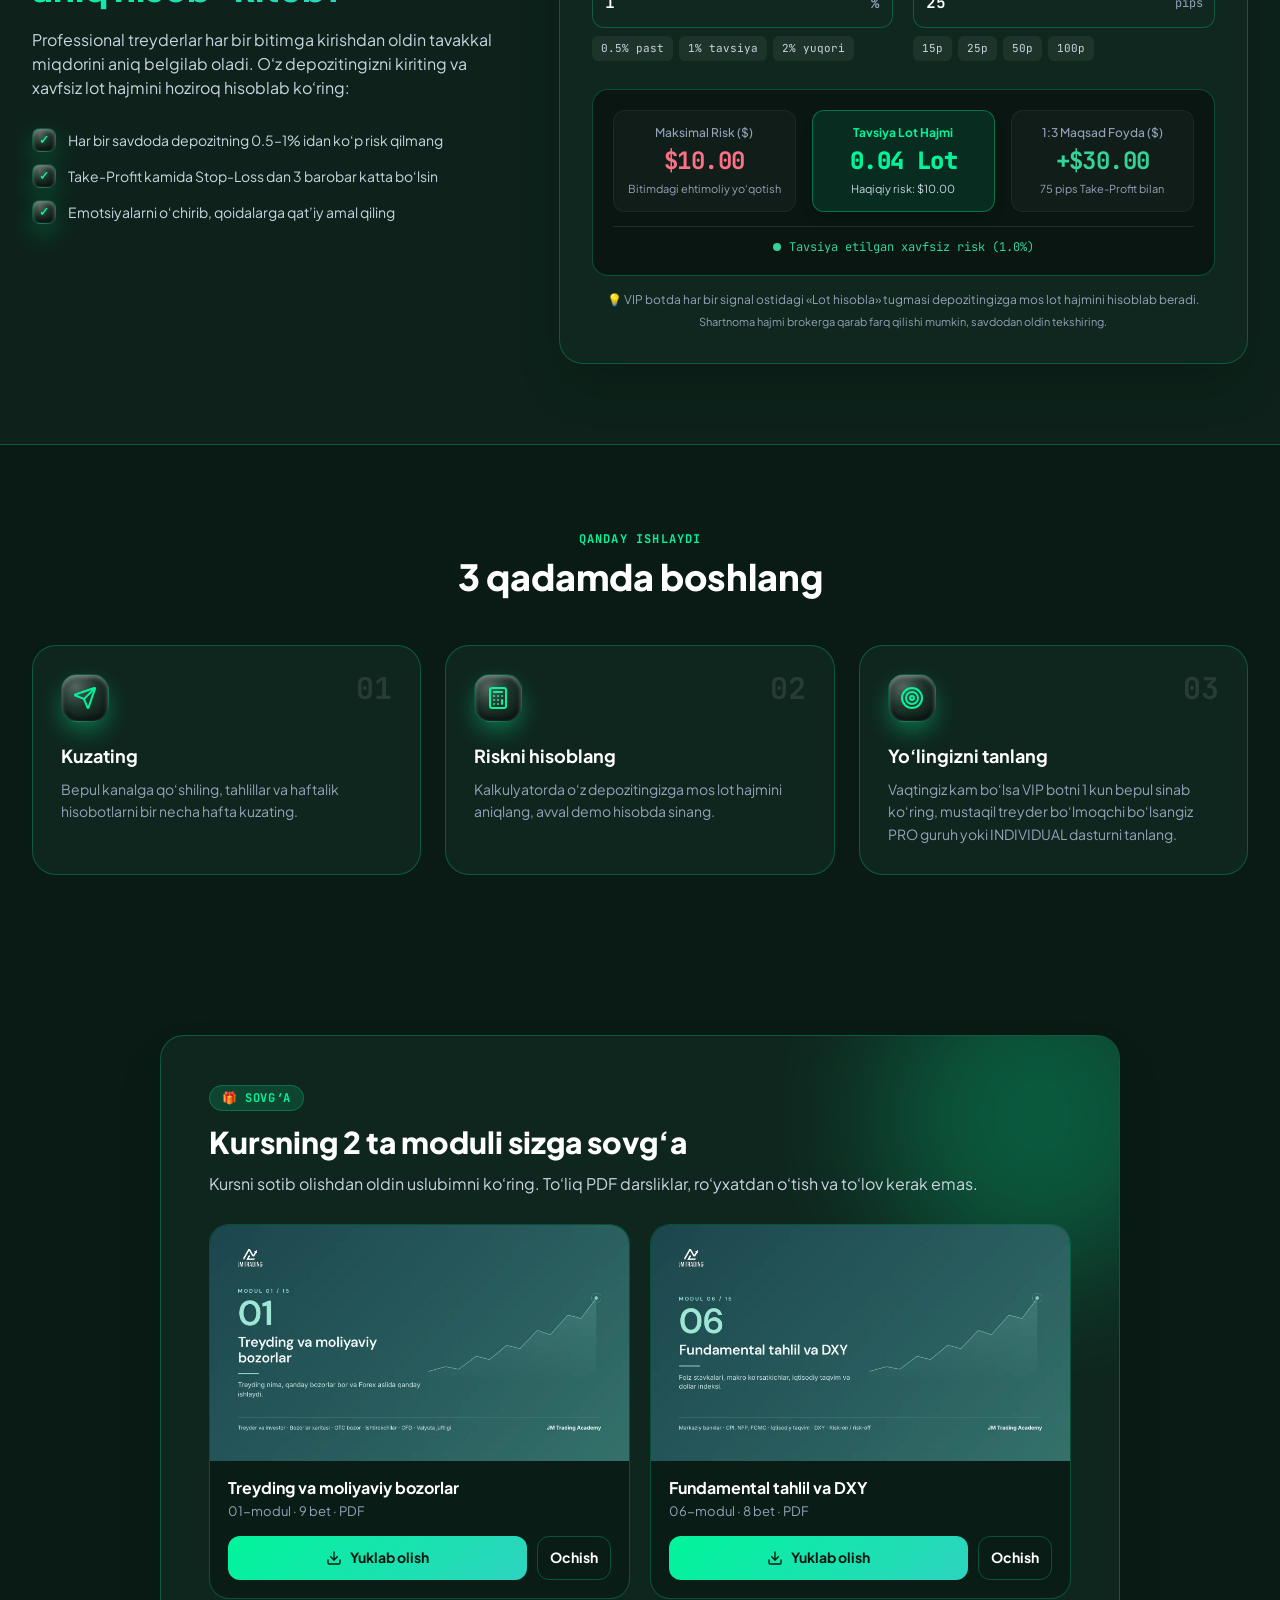
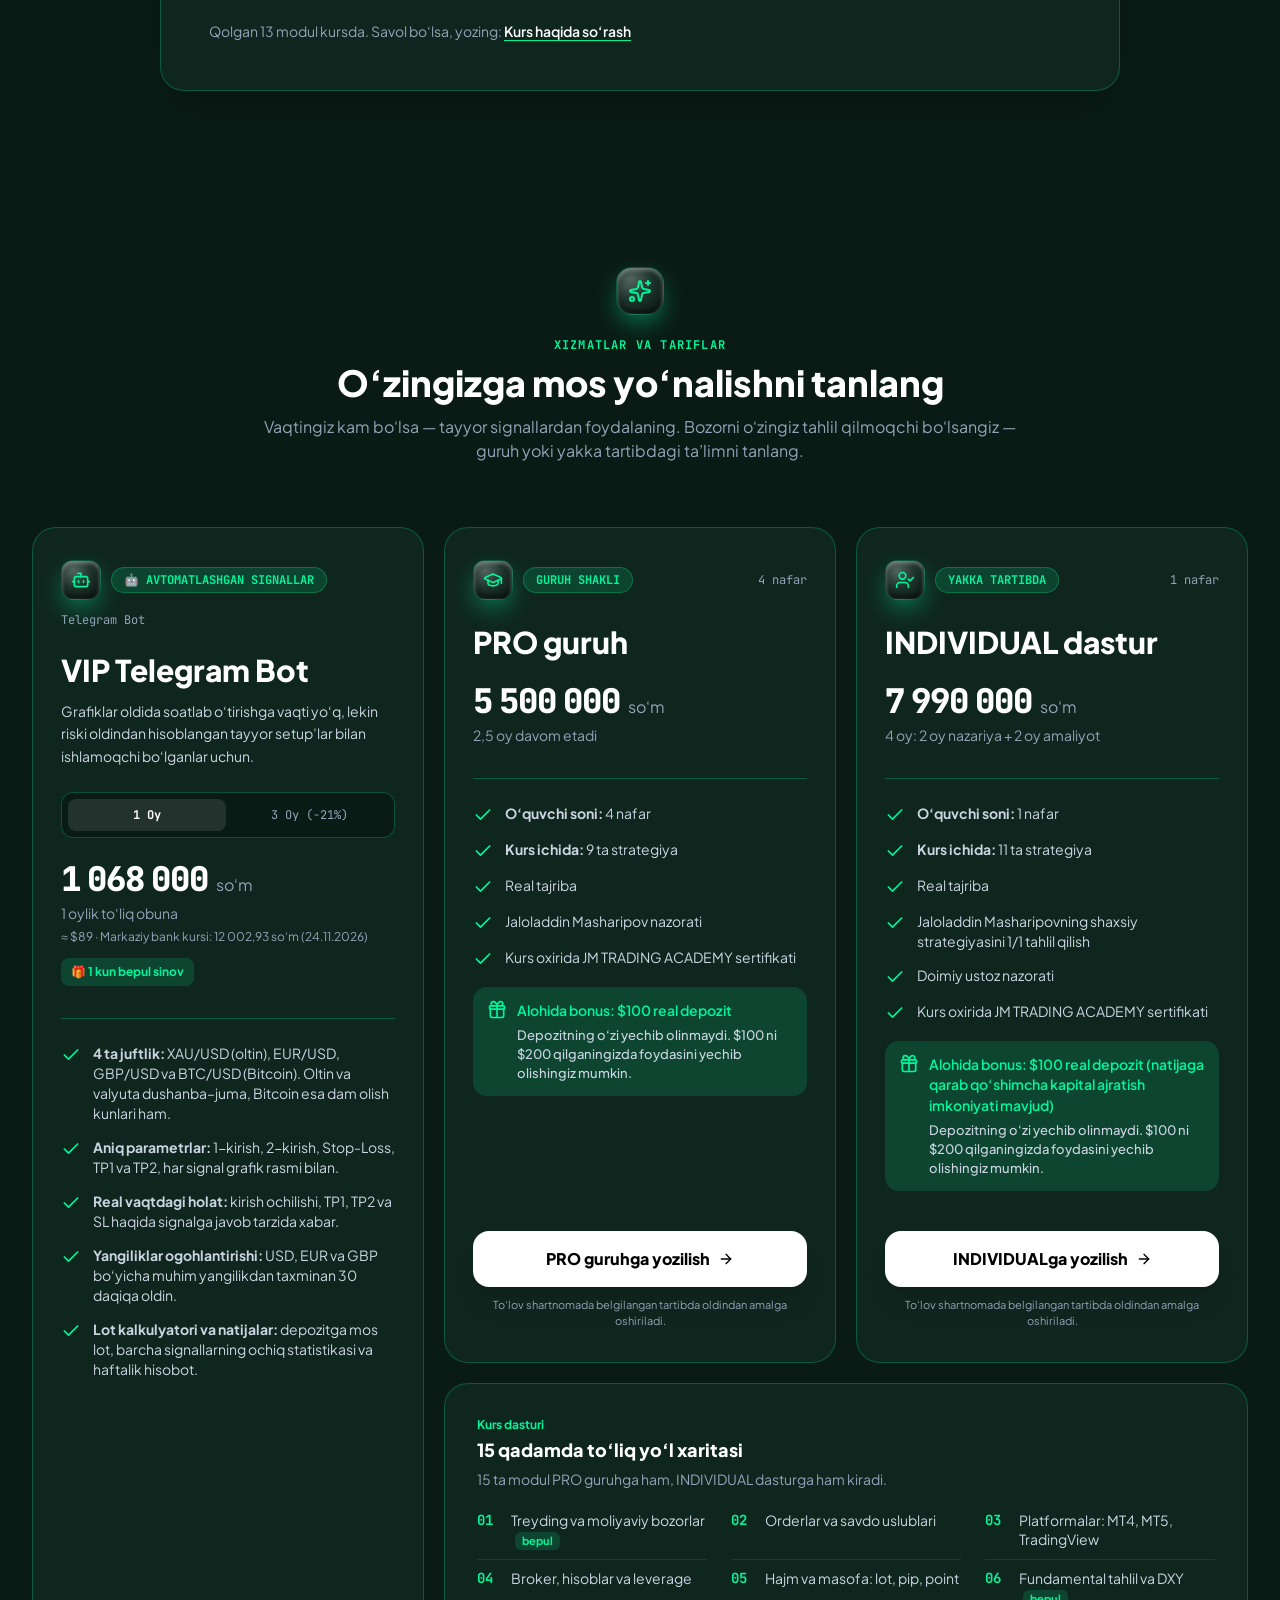
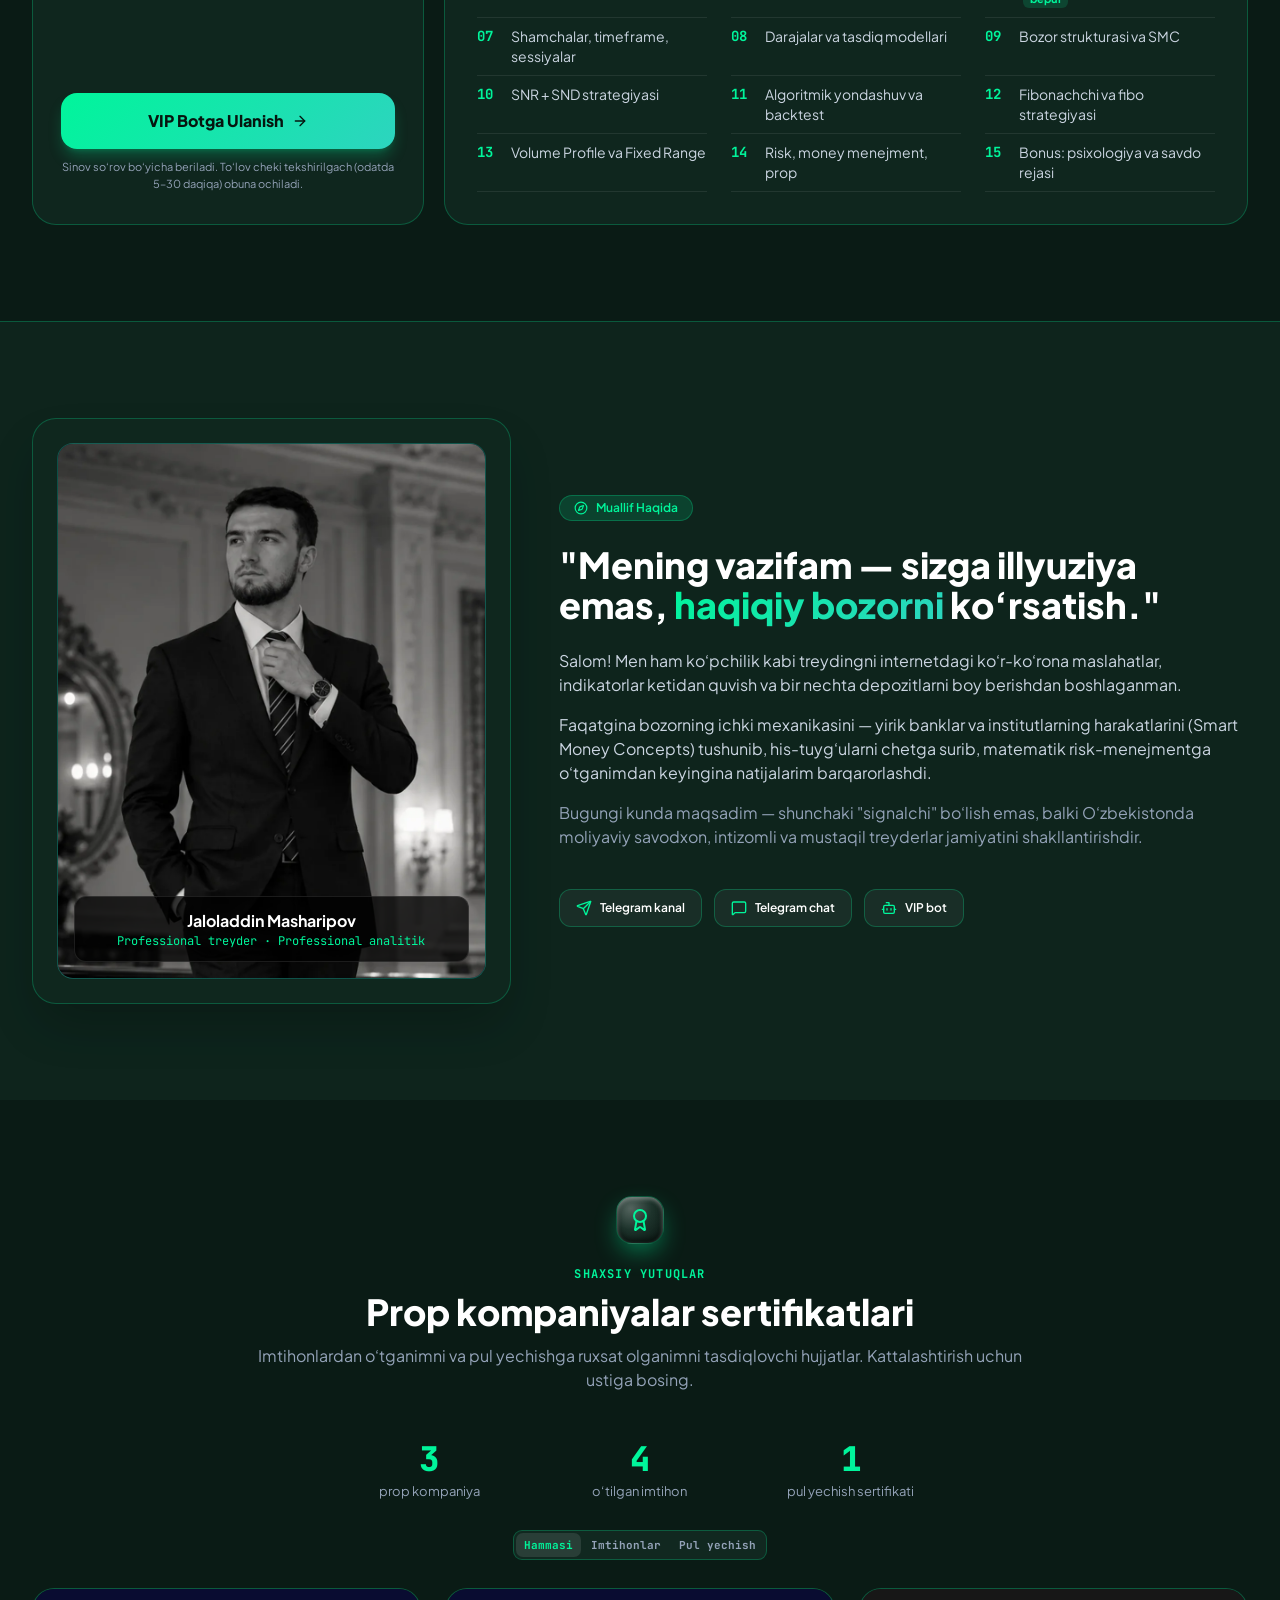
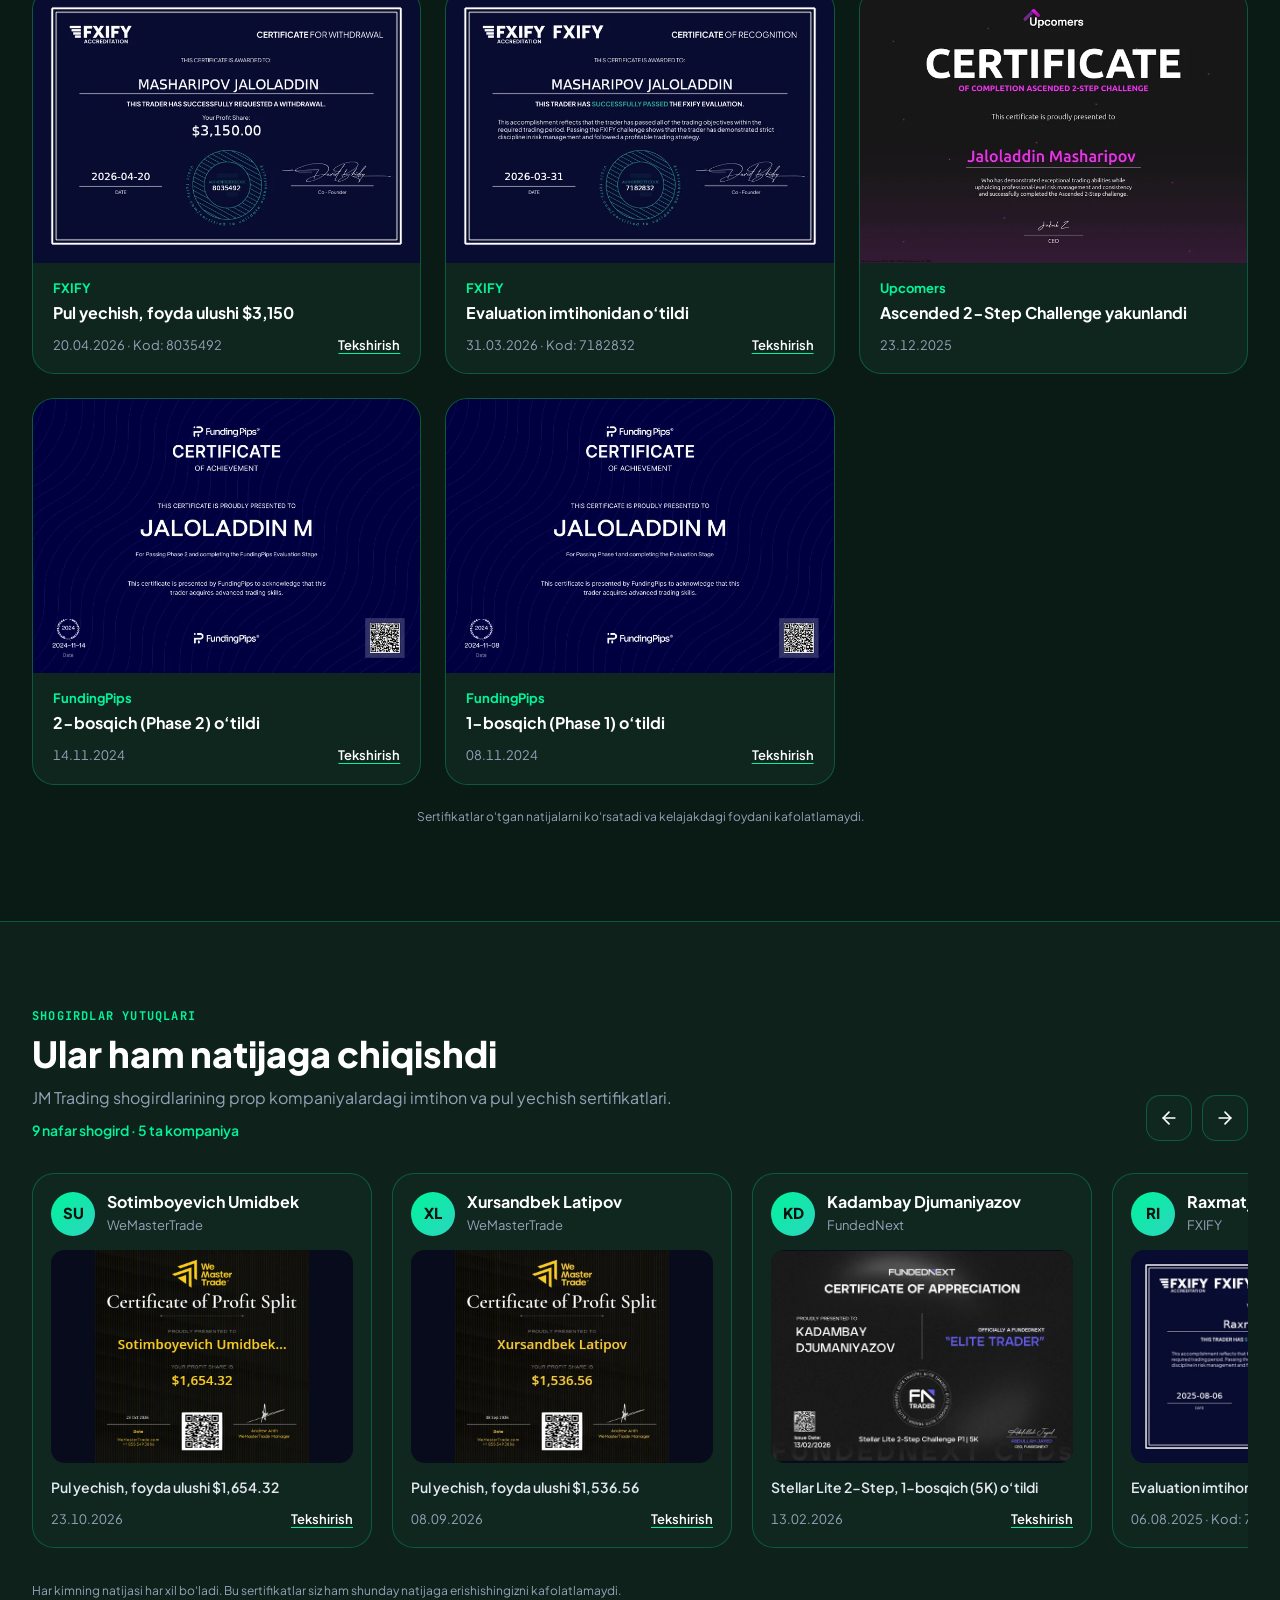
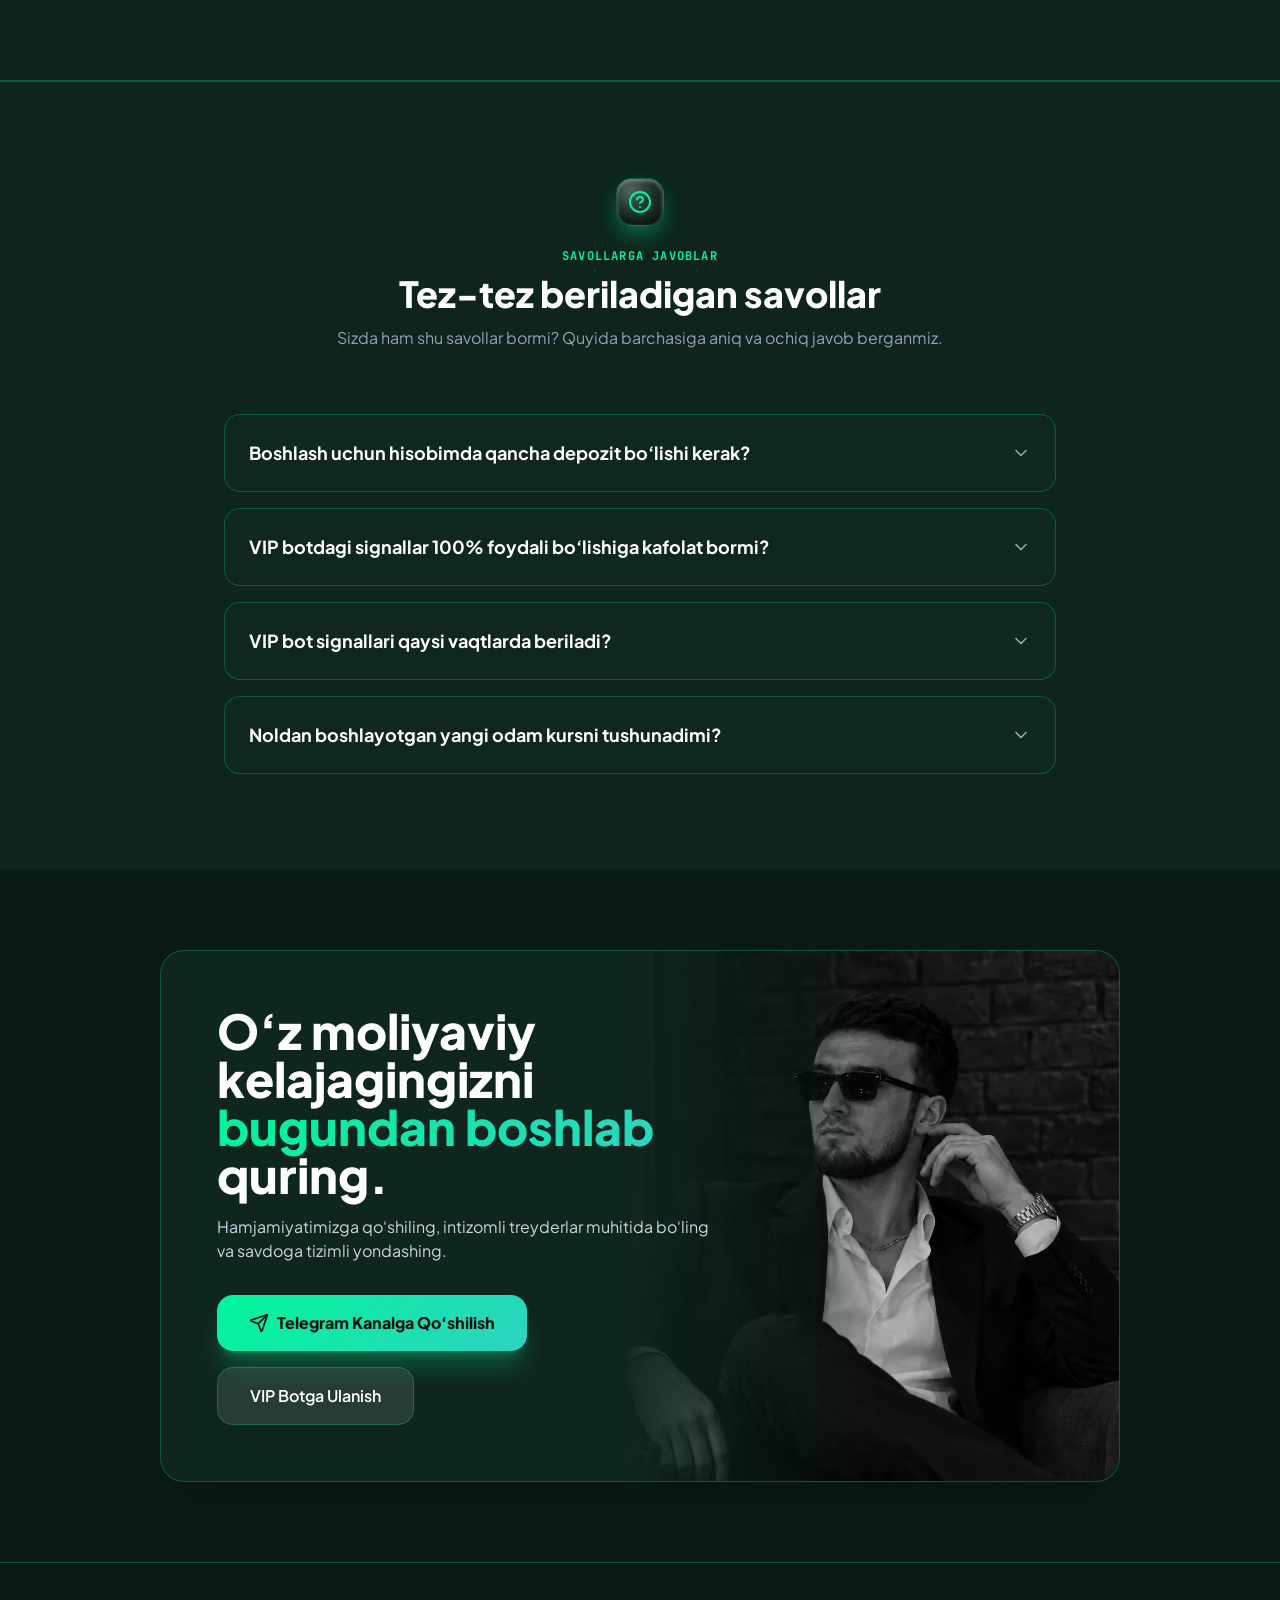
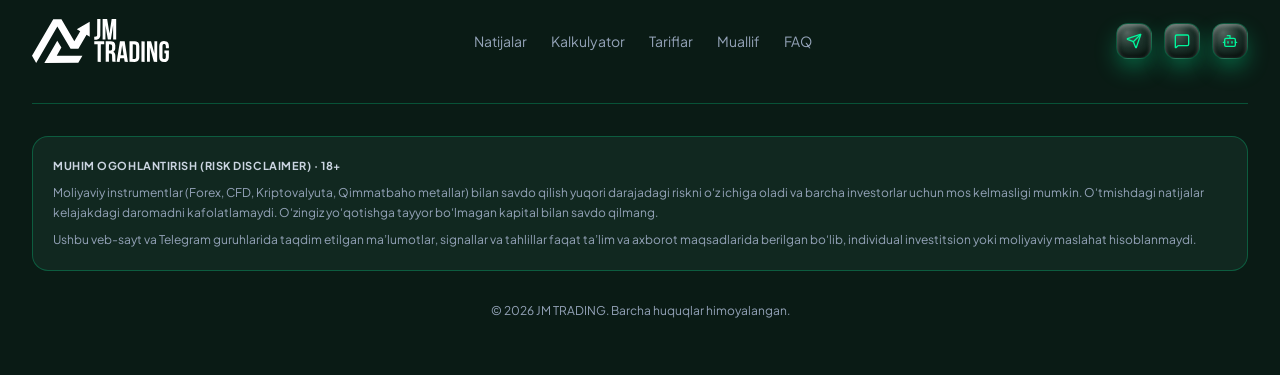
==== commit 76dccdbc: "Tajriba, bonus va to'lov matnlari; Metrika tayyorligi Co-Authored-By: Claude Opus 5.5 <noreply@anthr" ====
--- a/index.html
+++ b/index.html
@@ -440,7 +440,7 @@
             </div>
             <div class="text-4xl font-extrabold font-mono text-white"><span class="counter" data-cfg="stats.years" data-target="4">4</span>+ <span data-i18n="stat_card1_num">Yil</span></div>
             <h3 class="text-lg font-bold text-white mt-2" data-i18n="stat_card1_title">Real Bozor Amaliyoti</h3>
-            <p class="text-slate-400 text-sm mt-2 leading-relaxed" data-i18n="stat_card1_desc">Forex, Kriptovalyuta, Oltin va Indekslar bozoridagi barcha inqiroz va ko‘tarilishlarni bosib o‘tgan tajriba.</p>
+            <p class="text-slate-400 text-sm mt-2 leading-relaxed" data-i18n="stat_card1_desc">Oltin, EUR/USD, GBP/USD va Bitcoin bozorida 4 yildan ortiq amaliy tajriba.</p>
           </div>
           <div class="mt-6 pt-4 border-t border-[var(--border-color)] text-xs font-mono text-[var(--accent-primary)] flex items-center gap-1.5">
             <svg class="icon w-4 h-4" aria-hidden="true"><use href="#i-check"/></svg>
@@ -829,13 +829,14 @@
               <div class="flex items-start gap-3 text-sm text-slate-300"><svg class="icon w-5 h-5 text-[var(--accent-primary)] shrink-0 mt-0.5" aria-hidden="true"><use href="#i-check"/></svg><span data-i18n="pro_f4">Jaloladdin Masharipov nazorati</span></div>
               <div class="flex items-start gap-3 text-sm text-slate-300"><svg class="icon w-5 h-5 text-[var(--accent-primary)] shrink-0 mt-0.5" aria-hidden="true"><use href="#i-check"/></svg><span data-i18n="course_cert">Kurs oxirida JM TRADING ACADEMY sertifikati</span></div>
             </div>
-            <div class="offer-bonus"><svg class="icon w-5 h-5" aria-hidden="true"><use href="#i-gift"/></svg><div><span data-i18n="pro_bonus">Alohida bonus: $100 real depozit</span><small data-i18n="bonus_terms">Depozitning o‘zi yechib olinmaydi. $100 ni $200 qilsangiz, foydasi sizga qoladi.</small></div></div>
+            <div class="offer-bonus"><svg class="icon w-5 h-5" aria-hidden="true"><use href="#i-gift"/></svg><div><span data-i18n="pro_bonus">Alohida bonus: $100 real depozit</span><small data-i18n="bonus_terms">Depozitning o‘zi yechib olinmaydi. $100 ni $200 qilganingizda foydasini yechib olishingiz mumkin.</small></div></div>
           </div>
           <div class="mt-10">
             <a href="#" data-link="admin" data-msg="pro_msg" class="w-full flex items-center justify-center gap-2 py-4 rounded-2xl bg-white text-black font-extrabold text-base hover:bg-slate-200 shadow-xl hover:scale-[1.02] active:scale-[0.98] transition-all">
               <span data-i18n="pro_btn">PRO guruhga yozilish</span>
               <svg class="icon w-4 h-4" aria-hidden="true"><use href="#i-arrow-right"/></svg>
             </a>
+            <p class="text-[11px] text-slate-400 text-center mt-2.5" data-i18n="course_pay">To‘lov shartnomada belgilangan tartibda oldindan amalga oshiriladi.</p>
           </div>
         </div>
 
@@ -860,13 +861,14 @@
               <div class="flex items-start gap-3 text-sm text-slate-300"><svg class="icon w-5 h-5 text-[var(--accent-primary)] shrink-0 mt-0.5" aria-hidden="true"><use href="#i-check"/></svg><span data-i18n="ind_f5">Doimiy ustoz nazorati</span></div>
               <div class="flex items-start gap-3 text-sm text-slate-300"><svg class="icon w-5 h-5 text-[var(--accent-primary)] shrink-0 mt-0.5" aria-hidden="true"><use href="#i-check"/></svg><span data-i18n="course_cert">Kurs oxirida JM TRADING ACADEMY sertifikati</span></div>
             </div>
-            <div class="offer-bonus"><svg class="icon w-5 h-5" aria-hidden="true"><use href="#i-gift"/></svg><div><span data-i18n="ind_bonus">Alohida bonus: $100 real depozit (natijaga qarab qo‘shimcha kapital ajratish imkoniyati mavjud)</span><small data-i18n="bonus_terms">Depozitning o‘zi yechib olinmaydi. $100 ni $200 qilsangiz, foydasi sizga qoladi.</small></div></div>
+            <div class="offer-bonus"><svg class="icon w-5 h-5" aria-hidden="true"><use href="#i-gift"/></svg><div><span data-i18n="ind_bonus">Alohida bonus: $100 real depozit (natijaga qarab qo‘shimcha kapital ajratish imkoniyati mavjud)</span><small data-i18n="bonus_terms">Depozitning o‘zi yechib olinmaydi. $100 ni $200 qilganingizda foydasini yechib olishingiz mumkin.</small></div></div>
           </div>
           <div class="mt-10">
             <a href="#" data-link="admin" data-msg="ind_msg" class="w-full flex items-center justify-center gap-2 py-4 rounded-2xl bg-white text-black font-extrabold text-base hover:bg-slate-200 shadow-xl hover:scale-[1.02] active:scale-[0.98] transition-all">
               <span data-i18n="ind_btn">INDIVIDUALga yozilish</span>
               <svg class="icon w-4 h-4" aria-hidden="true"><use href="#i-arrow-right"/></svg>
             </a>
+            <p class="text-[11px] text-slate-400 text-center mt-2.5" data-i18n="course_pay">To‘lov shartnomada belgilangan tartibda oldindan amalga oshiriladi.</p>
           </div>
         </div>
 
@@ -1250,6 +1252,7 @@
       <!-- Copyright -->
       <div class="mt-8 text-center text-xs text-slate-400">
         © 2026 <span data-cfg="brand.first">JM</span> <span data-cfg="brand.second">TRADING</span>. <span data-i18n="copyright">Barcha huquqlar himoyalangan.</span>
+        <span data-metrika-note hidden data-i18n="metrika_note">Sayt tashrif statistikasi uchun Yandex Metrika’dan foydalanadi.</span>
       </div>
 
     </div>
